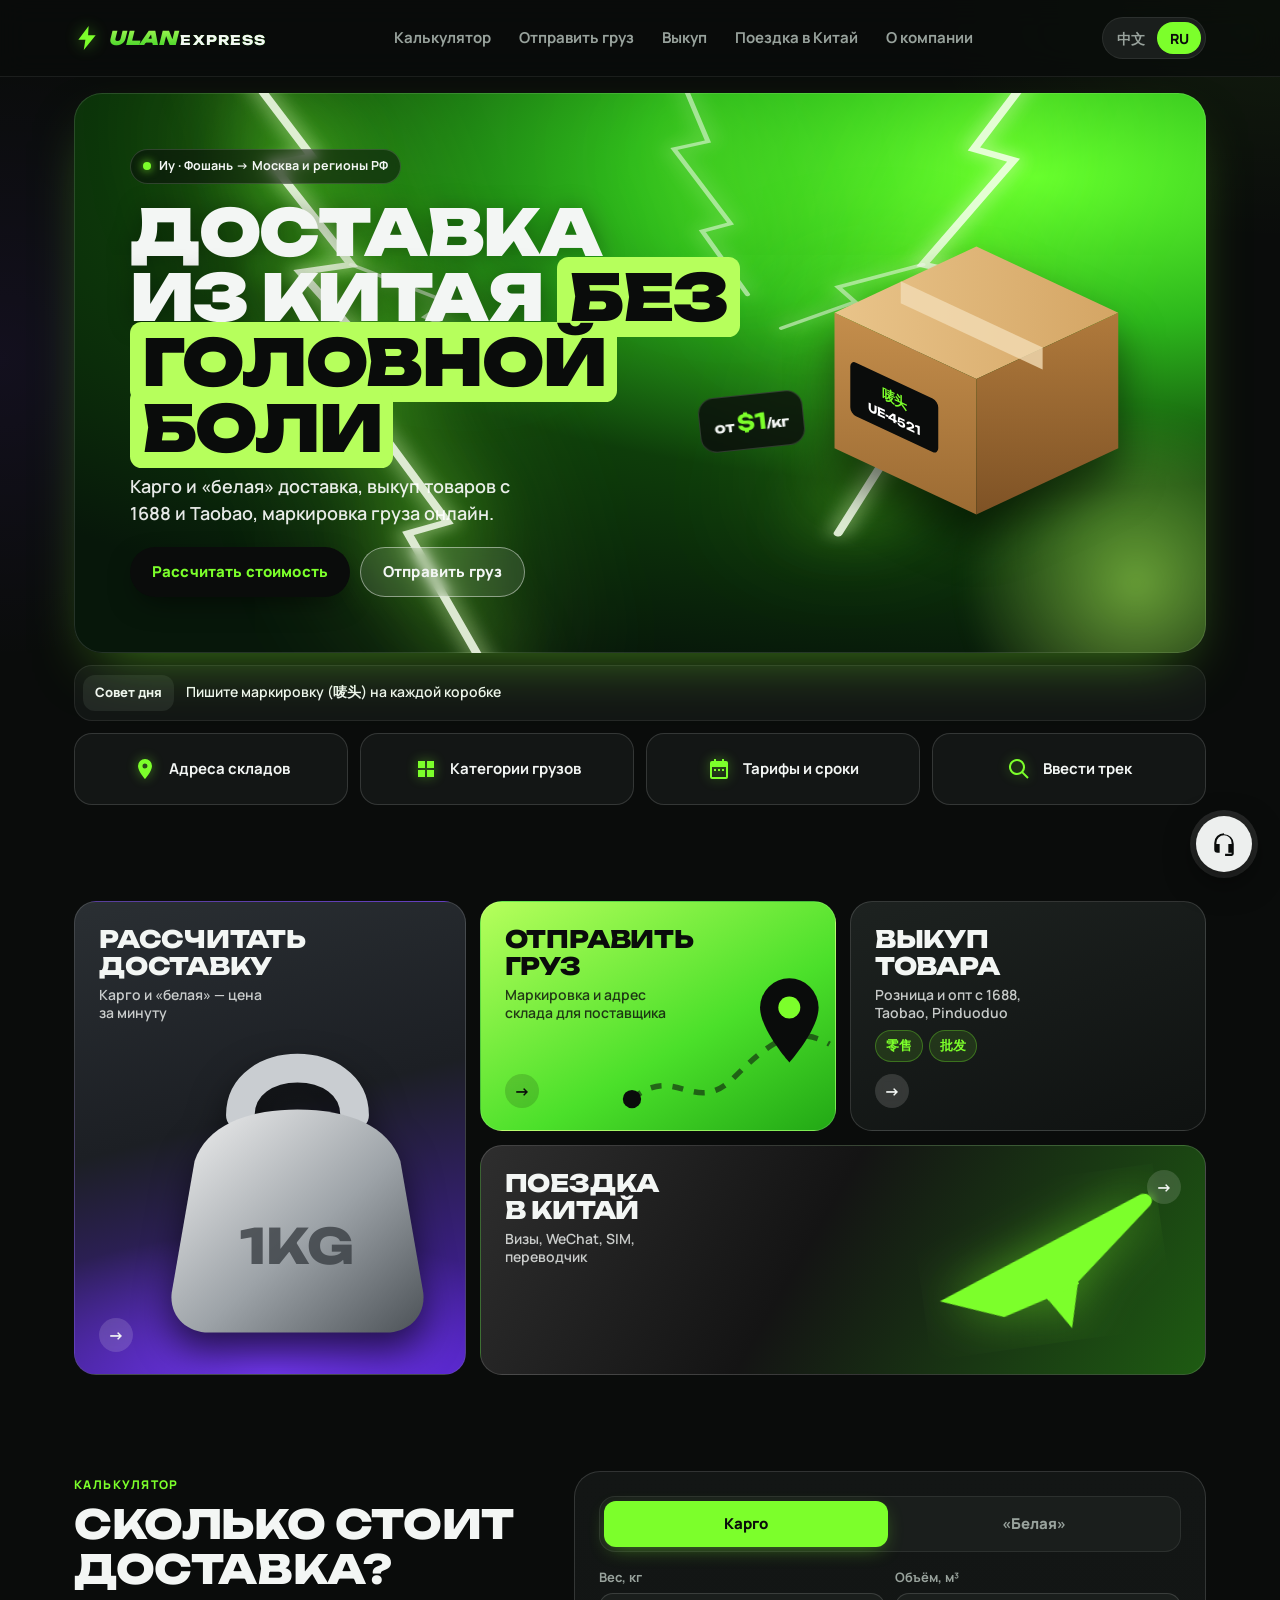
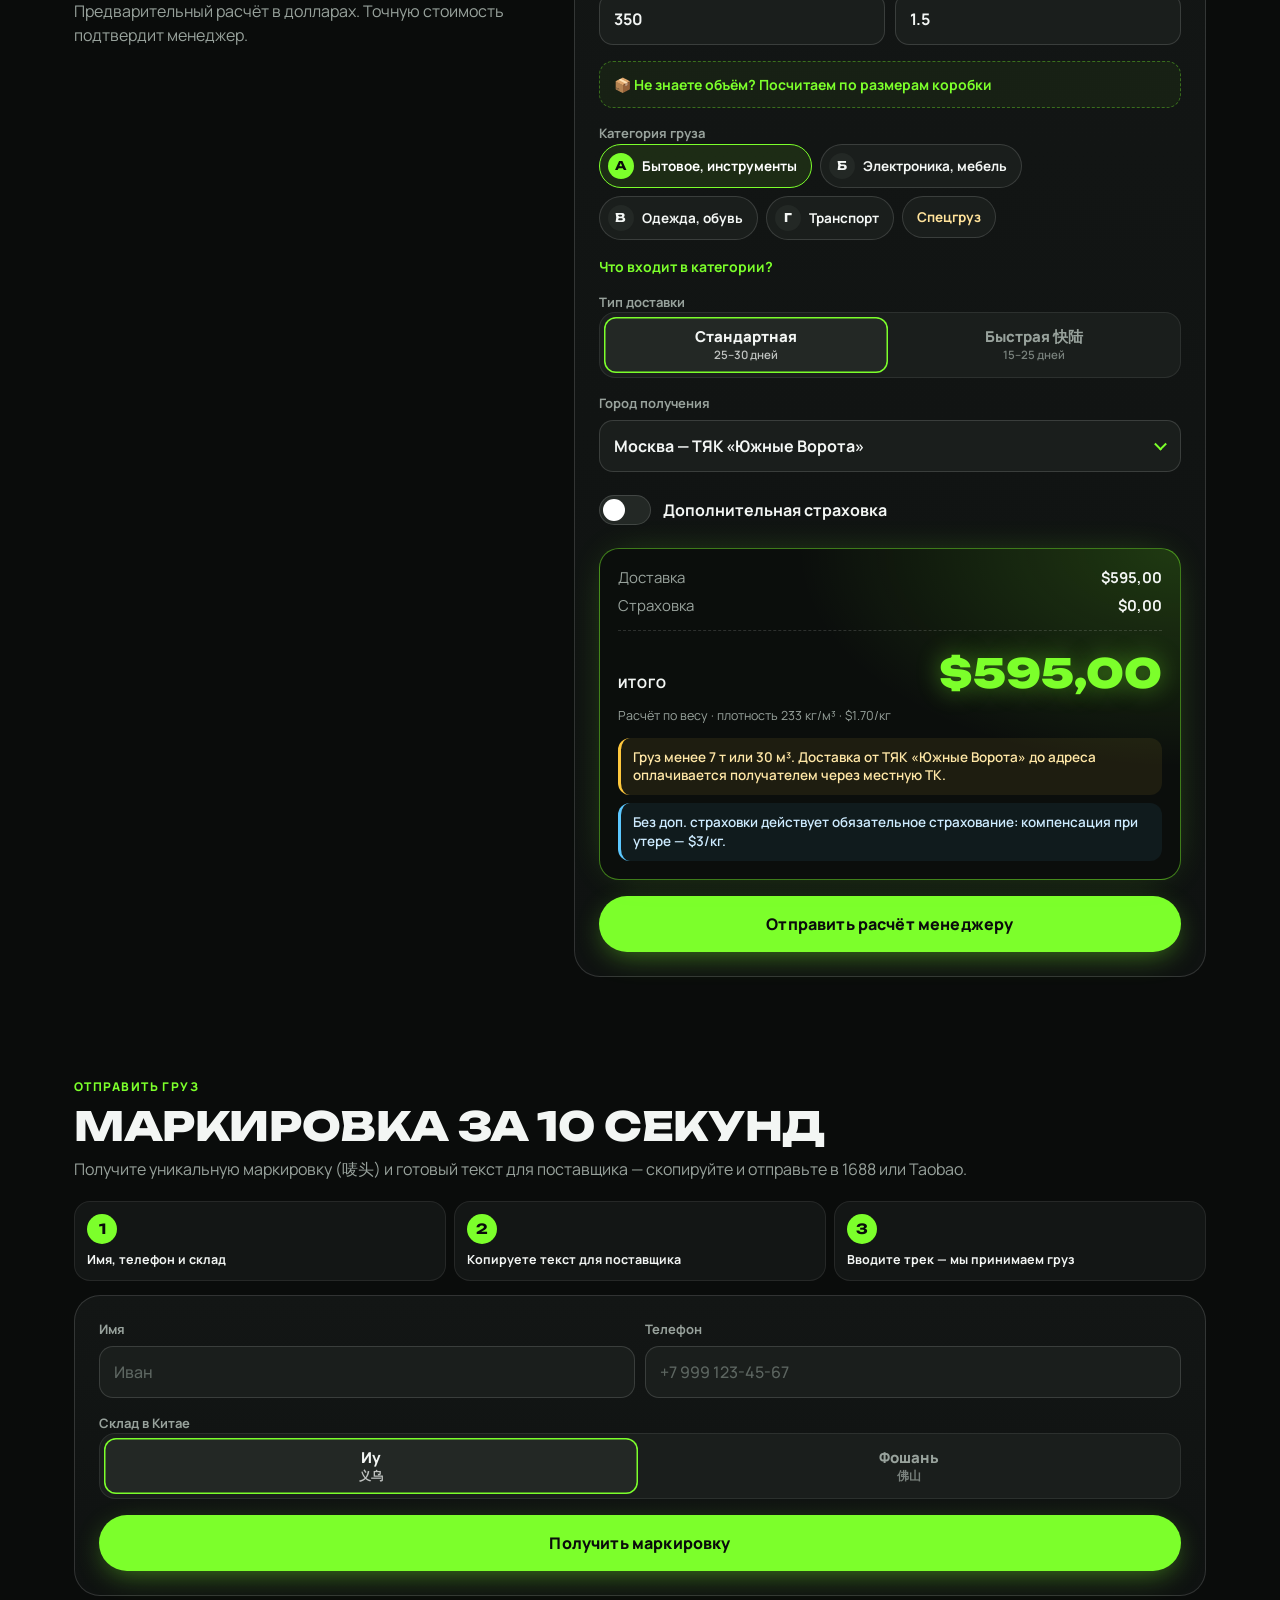
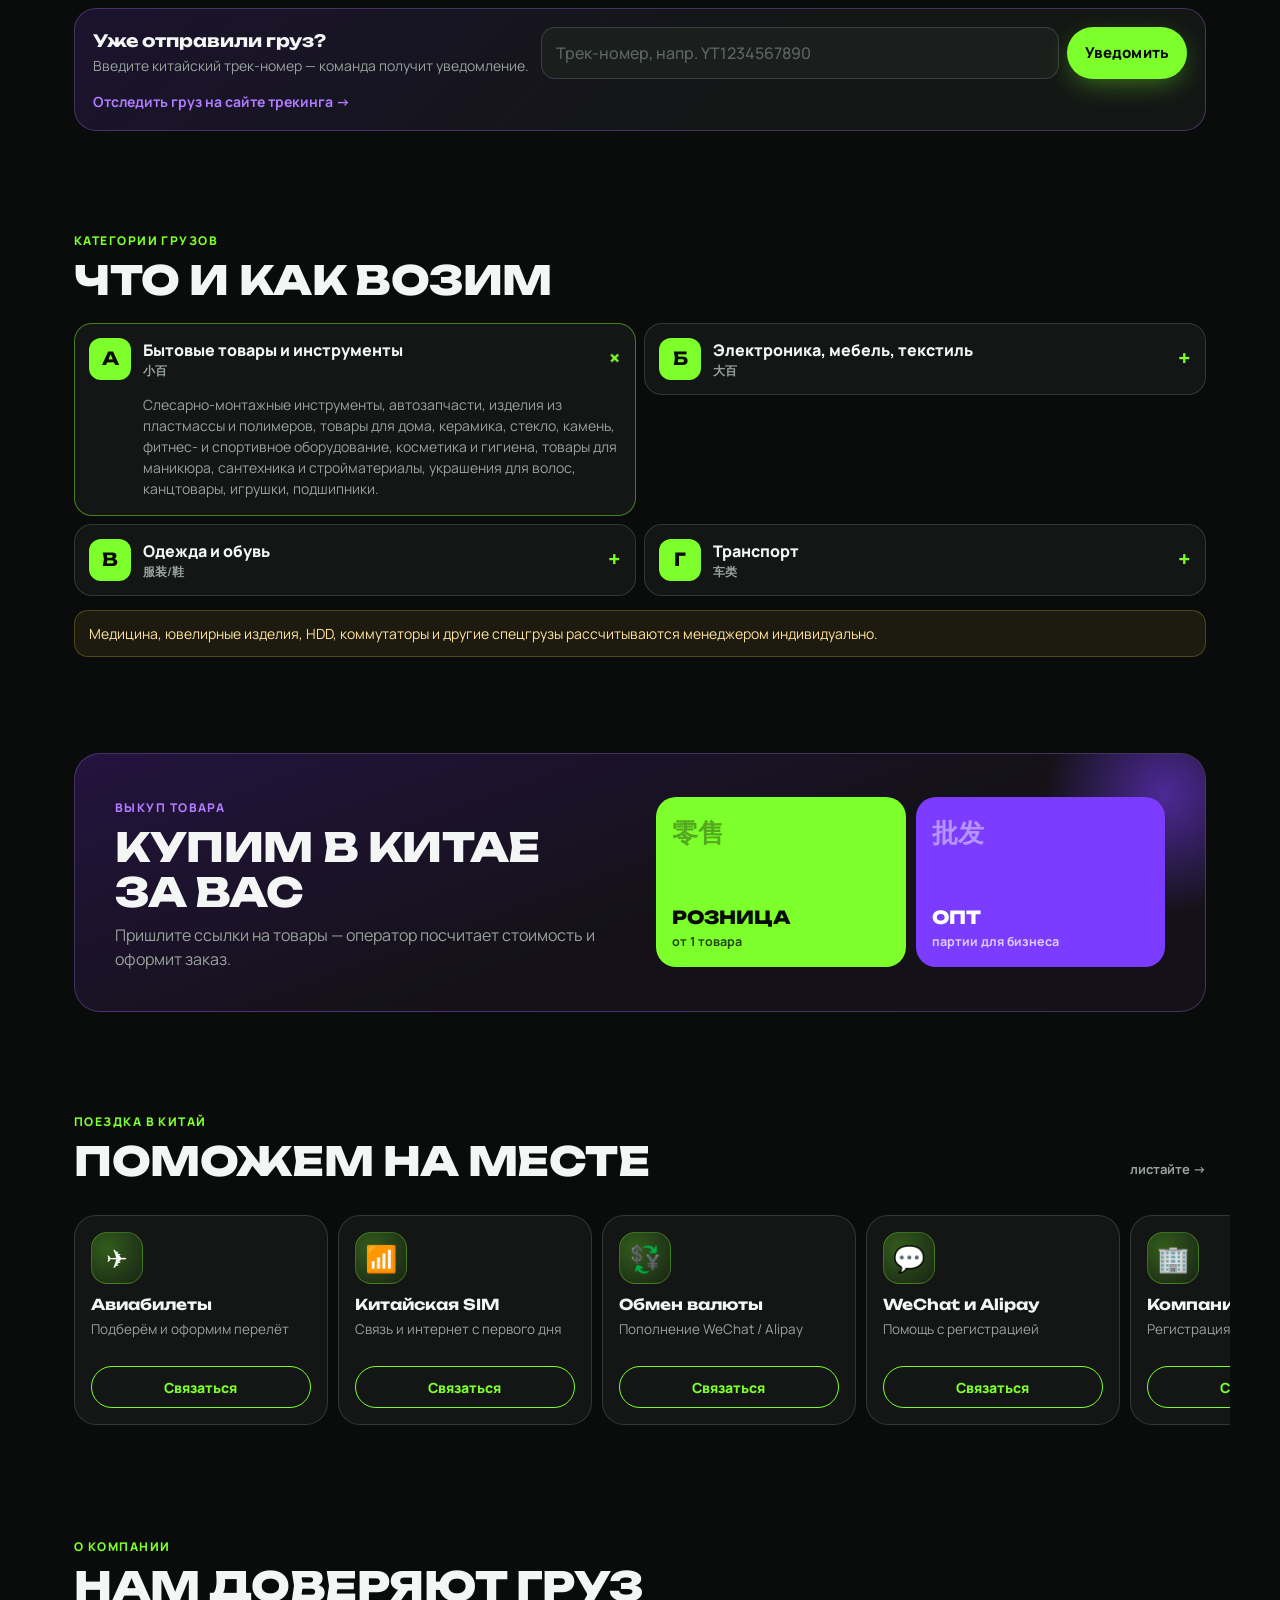
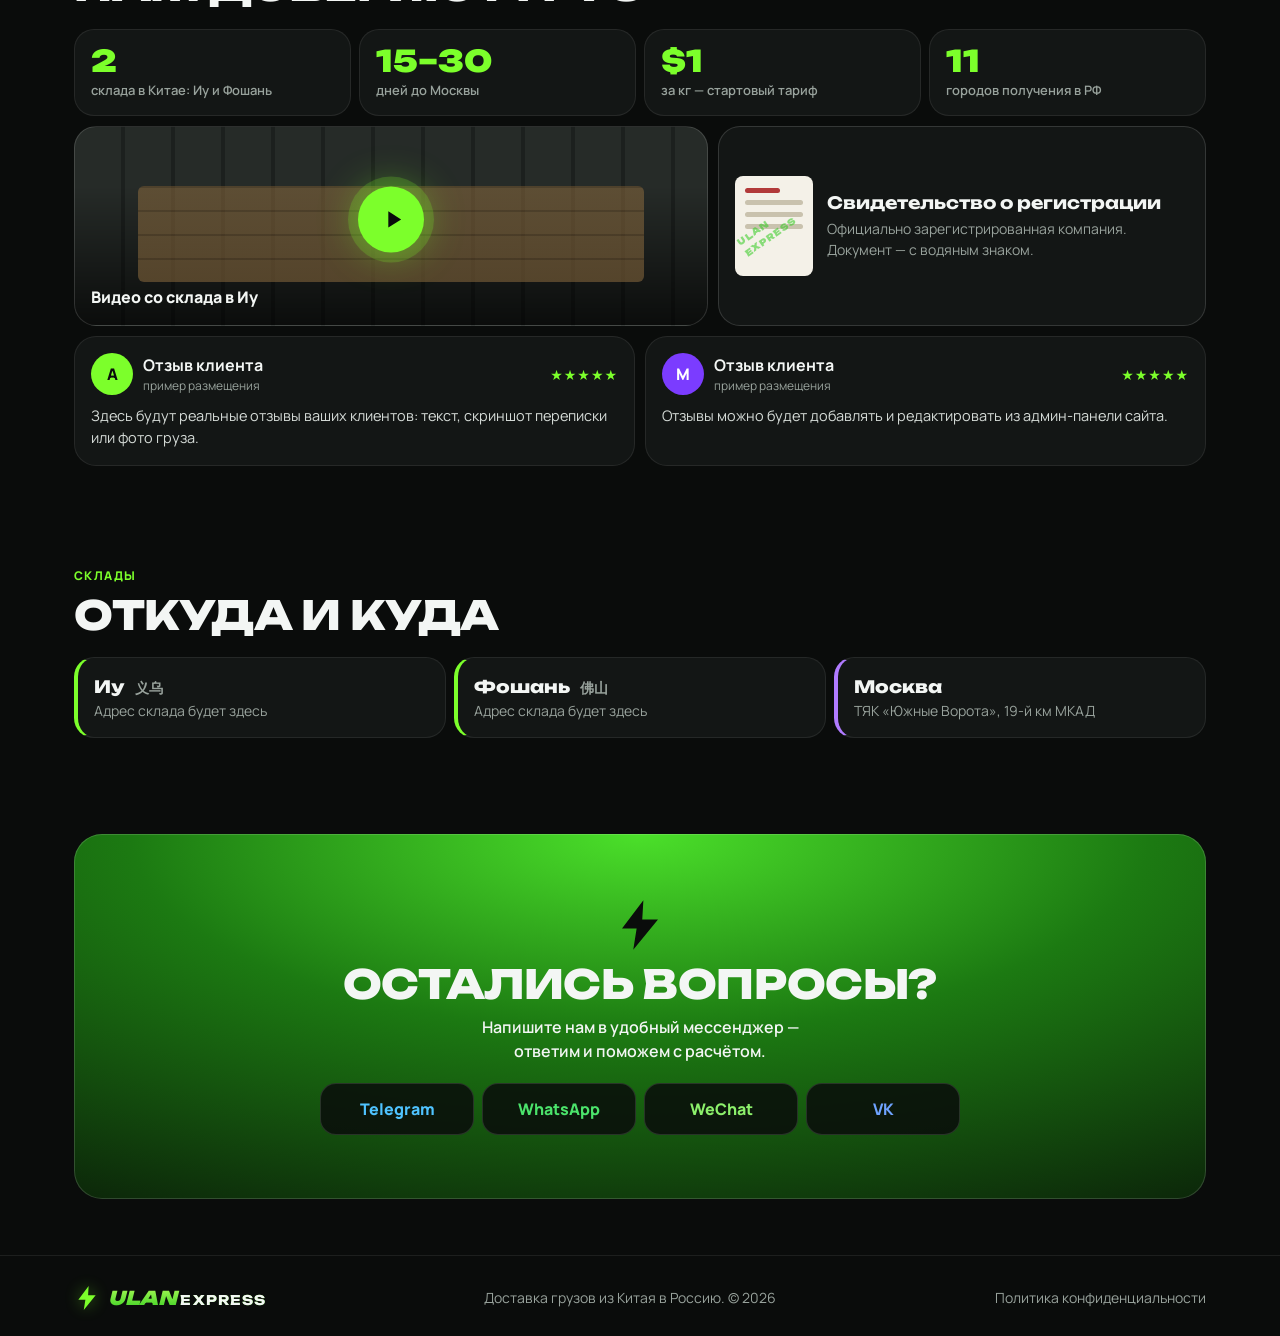
==== index.html @ 57b81d34 "Add files via upload" ====
<!doctype html>
<html lang="ru">
<head>
  <meta charset="utf-8">
  <meta name="viewport" content="width=device-width, initial-scale=1, viewport-fit=cover">
  <meta name="theme-color" content="#0A0C0B">
  <title>Ulan Express — доставка грузов из Китая</title>
  <meta name="description" content="Карго и белая доставка из Китая (Иу, Фошань) в Москву и регионы РФ. Калькулятор стоимости, маркировка груза, выкуп товаров.">
  <meta property="og:title" content="Ulan Express — доставка грузов из Китая">
  <meta property="og:description" content="Рассчитайте доставку из Китая за минуту: Иу и Фошань → Москва и регионы РФ.">
  <link rel="icon" href="data:image/svg+xml,%3Csvg xmlns='http://www.w3.org/2000/svg' viewBox='0 0 64 64'%3E%3Crect width='64' height='64' rx='16' fill='%230A0C0B'/%3E%3Cpath d='M36 6 14 36h14l-4 22 26-32H36z' fill='%237CFF2B'/%3E%3C/svg%3E">
  <link rel="preconnect" href="https://fonts.googleapis.com">
  <link rel="preconnect" href="https://fonts.gstatic.com" crossorigin>
  <link href="https://fonts.googleapis.com/css2?family=Manrope:wght@400;500;600;700;800&family=Unbounded:wght@500;700;800;900&display=swap" rel="stylesheet">
  <link rel="stylesheet" href="style.css">
</head>
<body>

<!-- ============ HEADER ============ -->
<header class="header">
  <div class="container header__inner">
    <a href="#" class="logo" aria-label="Ulan Express — на главную">
      <svg class="logo__bolt" viewBox="0 0 24 24" aria-hidden="true"><path d="M13.5 1 4 13.5h6.5L9 23l11-13.5h-7z"/></svg>
      <span class="logo__text">ULAN<span>EXPRESS</span></span>
    </a>

    <nav class="nav" aria-label="Основное меню">
      <a href="#calc">Калькулятор</a>
      <a href="#order">Отправить груз</a>
      <a href="#buyout">Выкуп</a>
      <a href="#trip">Поездка в Китай</a>
      <a href="#about">О компании</a>
    </nav>

    <div class="header__actions">
      <div class="lang" role="group" aria-label="Язык сайта">
        <button class="lang__btn" data-lang="zh" type="button">中文</button>
        <span class="lang__sep" aria-hidden="true"></span>
        <button class="lang__btn is-active" data-lang="ru" type="button">RU</button>
      </div>
      <button class="burger" type="button" aria-label="Открыть меню" aria-expanded="false" aria-controls="drawer">
        <span></span><span></span><span></span>
      </button>
    </div>
  </div>
</header>

<!-- Mobile drawer -->
<div class="drawer" id="drawer" hidden>
  <nav class="drawer__nav" aria-label="Мобильное меню">
    <a href="#calc">Калькулятор доставки</a>
    <a href="#order">Отправить груз</a>
    <a href="#track">Мой заказ / трек-номер</a>
    <a href="#buyout">Выкуп товара</a>
    <a href="#trip">Поездка в Китай</a>
    <a href="#about">О компании</a>
    <a href="#contacts">Контакты</a>
  </nav>
  <a class="btn btn--neon btn--block" href="https://t.me/ulanexpress_Logistics" target="_blank" rel="noopener">Написать в Telegram</a>
</div>

<main>

  <!-- ============ HERO ============ -->
  <section class="container hero-wrap">
    <div class="hero">
      <svg class="hero__bolts" viewBox="0 0 400 300" preserveAspectRatio="none" aria-hidden="true">
        <path d="M62 -10 L84 34 L70 38 L98 92 L80 96 L112 150 L96 156 L132 230 L118 236 L146 310" />
        <path d="M98 92 L132 112 L124 120 L152 138" class="thin" />
        <path d="M338 -10 L318 30 L332 36 L300 92 L318 98 L286 158 L300 164 L270 236" />
        <path d="M300 92 L270 104 L276 112 L250 126" class="thin" />
        <path d="M214 -10 L224 26 L212 30 L232 70 L222 74 L238 108" class="thin" />
      </svg>
      <div class="hero__glow" aria-hidden="true"></div>

      <div class="hero__content">
        <span class="badge"><i class="dot"></i>Иу · Фошань → Москва и регионы РФ</span>
        <h1 class="hero__title">Доставка<br>из Китая <em>без головной боли</em></h1>
        <p class="hero__lead">Карго и «белая» доставка, выкуп товаров с 1688 и Taobao, маркировка груза онлайн.</p>
        <div class="hero__cta">
          <a href="#calc" class="btn btn--neon">Рассчитать стоимость</a>
          <a href="#order" class="btn btn--ghost">Отправить груз</a>
        </div>
      </div>

      <!-- Box illustration -->
      <div class="hero__art" aria-hidden="true">
        <svg viewBox="0 0 220 200" class="box">
          <defs>
            <linearGradient id="bTop" x1="0" x2="1"><stop offset="0" stop-color="#E9C48A"/><stop offset="1" stop-color="#D4A564"/></linearGradient>
            <linearGradient id="bLeft" x1="0" x2="0" y1="0" y2="1"><stop offset="0" stop-color="#C48E4C"/><stop offset="1" stop-color="#9C6B33"/></linearGradient>
            <linearGradient id="bRight" x1="0" x2="0" y1="0" y2="1"><stop offset="0" stop-color="#B07A3C"/><stop offset="1" stop-color="#7E5225"/></linearGradient>
          </defs>
          <polygon points="110,20 200,62 110,104 20,62" fill="url(#bTop)"/>
          <polygon points="20,62 110,104 110,190 20,148" fill="url(#bLeft)"/>
          <polygon points="200,62 110,104 110,190 200,148" fill="url(#bRight)"/>
          <polygon points="62,42 152,84 152,98 62,56" fill="#F3DDB5" opacity=".8"/>
          <g transform="matrix(.9 .42 0 1 30 92)">
            <rect x="0" y="0" width="62" height="34" rx="4" fill="#0A0C0B"/>
            <text x="31" y="15" text-anchor="middle" font-family="Unbounded,sans-serif" font-size="9" font-weight="800" fill="#7CFF2B">唛头</text>
            <text x="31" y="27" text-anchor="middle" font-family="Unbounded,sans-serif" font-size="7.5" font-weight="700" fill="#fff">UE-4521</text>
          </g>
        </svg>
        <div class="hero__tag">от <b>$1</b>/кг</div>
      </div>
    </div>

    <!-- Tip of the day -->
    <div class="tip" aria-live="polite">
      <span class="tip__label">Совет дня</span>
      <span class="tip__text" id="tipText">Плотность от 100 кг/м³ — считаем по весу, меньше — по объёму</span>
    </div>

    <!-- Quick tiles -->
    <div class="tiles">
      <a href="#warehouses" class="tile">
        <svg viewBox="0 0 24 24" aria-hidden="true"><path d="M12 2a7 7 0 0 0-7 7c0 5.2 7 13 7 13s7-7.8 7-13a7 7 0 0 0-7-7zm0 9.5A2.5 2.5 0 1 1 12 6.5a2.5 2.5 0 0 1 0 5z"/></svg>
        <span>Адреса складов</span>
      </a>
      <a href="#categories" class="tile">
        <svg viewBox="0 0 24 24" aria-hidden="true"><path d="M4 4h7v7H4zM13 4h7v7h-7zM4 13h7v7H4zM13 13h7v7h-7z"/></svg>
        <span>Категории грузов</span>
      </a>
      <a href="#calc" class="tile">
        <svg viewBox="0 0 24 24" aria-hidden="true"><path d="M7 2v2H5a2 2 0 0 0-2 2v14a2 2 0 0 0 2 2h14a2 2 0 0 0 2-2V6a2 2 0 0 0-2-2h-2V2h-2v2H9V2zm-2 8h14v10H5zm2 2v2h2v-2zm4 0v2h2v-2zm4 0v2h2v-2z"/></svg>
        <span>Тарифы и сроки</span>
      </a>
      <a href="#track" class="tile">
        <svg viewBox="0 0 24 24" aria-hidden="true"><path d="M10 2a8 8 0 1 0 4.9 14.3l5.4 5.4 1.4-1.4-5.4-5.4A8 8 0 0 0 10 2zm0 2a6 6 0 1 1 0 12 6 6 0 0 1 0-12z"/></svg>
        <span>Ввести трек</span>
      </a>
    </div>
  </section>

  <!-- ============ BENTO: main services ============ -->
  <section class="container section">
    <div class="bento">
      <a href="#calc" class="card card--violet card--tall">
        <h2 class="card__title">Рассчитать<br>доставку</h2>
        <p class="card__text">Карго и «белая» — цена за минуту</p>
        <div class="card__art kettle" aria-hidden="true">
          <svg viewBox="0 0 120 120">
            <defs><linearGradient id="kg" x1="0" x2="1" y1="0" y2="1"><stop offset="0" stop-color="#F2F2F2"/><stop offset=".55" stop-color="#9DA3A8"/><stop offset="1" stop-color="#4C5257"/></linearGradient></defs>
            <path d="M40 40c0-22 40-22 40 0" fill="none" stroke="#C9CDD1" stroke-width="10" stroke-linecap="round"/>
            <path d="M24 56c4-12 18-18 36-18s32 6 36 18l8 46c1 8-5 14-13 14H29c-8 0-14-6-13-14z" fill="url(#kg)"/>
            <text x="60" y="92" text-anchor="middle" font-family="Unbounded,sans-serif" font-weight="800" font-size="17" fill="#3A3F44" opacity=".8">1KG</text>
          </svg>
        </div>
        <span class="card__arrow" aria-hidden="true">→</span>
      </a>

      <a href="#order" class="card card--neon">
        <h2 class="card__title">Отправить<br>груз</h2>
        <p class="card__text">Маркировка и адрес склада для поставщика</p>
        <div class="card__art pin" aria-hidden="true">
          <svg viewBox="0 0 120 90">
            <path d="M6 70 C30 50 40 80 62 58 S96 30 114 40" fill="none" stroke="#0A0C0B" stroke-width="3" stroke-dasharray="6 6" opacity=".55"/>
            <circle cx="6" cy="70" r="5" fill="#0A0C0B"/>
            <path d="M92 4a16 16 0 0 0-16 16c0 12 16 30 16 30s16-18 16-30A16 16 0 0 0 92 4z" fill="#0A0C0B"/>
            <circle cx="92" cy="20" r="6" fill="#7CFF2B"/>
          </svg>
        </div>
        <span class="card__arrow" aria-hidden="true">→</span>
      </a>

      <a href="#buyout" class="card card--dark">
        <h2 class="card__title">Выкуп<br>товара</h2>
        <p class="card__text">Розница и опт с 1688, Taobao, Pinduoduo</p>
        <div class="chips-mini" aria-hidden="true"><span>零售</span><span>批发</span></div>
        <span class="card__arrow" aria-hidden="true">→</span>
      </a>

      <a href="#trip" class="card card--container">
        <h2 class="card__title">Поездка<br>в Китай</h2>
        <p class="card__text">Визы, WeChat, SIM, переводчик</p>
        <div class="card__art plane" aria-hidden="true">
          <svg viewBox="0 0 120 80">
            <path d="M8 52 112 14c4-1 7 3 4 6L76 52l-6 22-10-16-22 6z" fill="#0A0C0B" opacity=".9"/>
            <path d="M60 58 76 52" stroke="#7CFF2B" stroke-width="2"/>
          </svg>
        </div>
        <span class="card__arrow" aria-hidden="true">→</span>
      </a>
    </div>
  </section>

  <!-- ============ CALCULATOR ============ -->
  <section class="container section" id="calc">
    <div class="section__head">
      <span class="eyebrow">Калькулятор</span>
      <h2 class="h2">Сколько стоит доставка?</h2>
      <p class="muted">Предварительный расчёт в долларах. Точную стоимость подтвердит менеджер.</p>
    </div>

    <form class="calc" id="calcForm" novalidate autocomplete="off">
      <div class="seg" role="tablist" aria-label="Вид доставки">
        <button type="button" class="seg__btn is-active" data-mode="cargo" role="tab" aria-selected="true">Карго</button>
        <button type="button" class="seg__btn" data-mode="white" role="tab" aria-selected="false">«Белая»</button>
      </div>

      <div class="grid-2">
        <label class="field">
          <span class="field__label">Вес, кг</span>
          <input class="field__input" type="text" inputmode="decimal" name="weight" placeholder="например, 350" value="350">
        </label>
        <label class="field">
          <span class="field__label">Объём, м³</span>
          <input class="field__input" type="text" inputmode="decimal" name="volume" placeholder="например, 1.5" value="1.5">
        </label>
      </div>

      <details class="helper">
        <summary>Не знаете объём? Посчитаем по размерам коробки</summary>
        <div class="helper__body">
          <div class="grid-4">
            <label class="field field--sm"><span class="field__label">Длина, см</span><input class="field__input" type="text" inputmode="decimal" data-dim="l" placeholder="60"></label>
            <label class="field field--sm"><span class="field__label">Ширина, см</span><input class="field__input" type="text" inputmode="decimal" data-dim="w" placeholder="40"></label>
            <label class="field field--sm"><span class="field__label">Высота, см</span><input class="field__input" type="text" inputmode="decimal" data-dim="h" placeholder="40"></label>
            <label class="field field--sm"><span class="field__label">Коробок</span><input class="field__input" type="text" inputmode="numeric" data-dim="n" placeholder="10"></label>
          </div>
          <button type="button" class="btn btn--ghost btn--sm" id="applyVolume">Подставить объём</button>
          <span class="helper__out" id="volumeOut"></span>
        </div>
      </details>

      <fieldset class="field">
        <legend class="field__label">Категория груза</legend>
        <div class="chips" id="catChips">
          <label class="chip"><input type="radio" name="category" value="A" checked><span><b>A</b> Бытовое, инструменты</span></label>
          <label class="chip"><input type="radio" name="category" value="B"><span><b>Б</b> Электроника, мебель</span></label>
          <label class="chip"><input type="radio" name="category" value="V"><span><b>В</b> Одежда, обувь</span></label>
          <label class="chip"><input type="radio" name="category" value="G"><span><b>Г</b> Транспорт</span></label>
          <label class="chip chip--warn"><input type="radio" name="category" value="special"><span>Спецгруз</span></label>
        </div>
        <a href="#categories" class="link-sm">Что входит в категории?</a>
      </fieldset>

      <fieldset class="field">
        <legend class="field__label">Тип доставки</legend>
        <div class="seg seg--sm">
          <label class="seg__opt"><input type="radio" name="speed" value="standard" checked><span>Стандартная<small>25–30 дней</small></span></label>
          <label class="seg__opt"><input type="radio" name="speed" value="express"><span>Быстрая 快陆<small>15–25 дней</small></span></label>
        </div>
      </fieldset>

      <label class="field">
        <span class="field__label">Город получения</span>
        <span class="select">
          <select class="field__input" name="destination">
            <optgroup label="Москва">
              <option value="moscow|ТЯК «Южные Ворота»">Москва — ТЯК «Южные Ворота»</option>
              <option value="moscow|Садовод">Москва — Садовод</option>
              <option value="moscow|ТЯК Москва">Москва — ТЯК Москва</option>
              <option value="moscow|склад ул. Чагинская">Москва — склад ул. Чагинская</option>
            </optgroup>
            <optgroup label="Регионы (от 5 т, только А и Б)">
              <option value="region|Иркутск">Иркутск</option>
              <option value="region|Кемерово">Кемерово</option>
              <option value="region|Новосибирск">Новосибирск</option>
              <option value="region|Омск">Омск</option>
              <option value="region|Челябинск">Челябинск</option>
              <option value="region|Уфа">Уфа</option>
              <option value="region|Казань">Казань</option>
              <option value="region|Тольятти">Тольятти</option>
              <option value="region|Пенза">Пенза</option>
              <option value="region|Рязань">Рязань</option>
            </optgroup>
          </select>
        </span>
      </label>

      <div class="field">
        <label class="switch">
          <input type="checkbox" name="insurance" id="insToggle">
          <span class="switch__track" aria-hidden="true"></span>
          <span>Дополнительная страховка</span>
        </label>
        <label class="field ins-value" id="insValue" hidden>
          <span class="field__label">Стоимость груза, $</span>
          <input class="field__input" type="text" inputmode="decimal" name="cargoValue" placeholder="например, 5000">
        </label>
      </div>

      <!-- Result -->
      <div class="result" id="result" aria-live="polite">
        <div class="result__rows">
          <div class="result__row"><span>Доставка</span><b id="rShip">—</b></div>
          <div class="result__row"><span>Страховка</span><b id="rIns">—</b></div>
        </div>
        <div class="result__total"><span>Итого</span><strong id="rTotal">—</strong></div>
        <p class="result__meta" id="rMeta"></p>
        <ul class="alerts" id="rAlerts"></ul>
      </div>

      <button type="button" class="btn btn--neon btn--block btn--lg" data-toast="Демо: заявка с расчётом уйдёт менеджеру в Telegram">Отправить расчёт менеджеру</button>
    </form>
  </section>

  <!-- ============ ORDER / MARKING ============ -->
  <section class="container section" id="order">
    <div class="section__head">
      <span class="eyebrow">Отправить груз</span>
      <h2 class="h2">Маркировка за&nbsp;10&nbsp;секунд</h2>
      <p class="muted">Получите уникальную маркировку (唛头) и готовый текст для поставщика — скопируйте и отправьте в 1688 или Taobao.</p>
    </div>

    <ol class="steps">
      <li><b>1</b><span>Имя, телефон и склад</span></li>
      <li><b>2</b><span>Копируете текст для поставщика</span></li>
      <li><b>3</b><span>Вводите трек — мы принимаем груз</span></li>
    </ol>

    <form class="panel" id="markForm" novalidate>
      <div class="grid-2 grid-2--stack">
        <label class="field">
          <span class="field__label">Имя</span>
          <input class="field__input" type="text" name="name" placeholder="Иван" autocomplete="given-name">
        </label>
        <label class="field">
          <span class="field__label">Телефон</span>
          <input class="field__input" type="tel" name="phone" placeholder="+7 999 123-45-67" autocomplete="tel">
        </label>
      </div>
      <fieldset class="field">
        <legend class="field__label">Склад в Китае</legend>
        <div class="seg seg--sm">
          <label class="seg__opt"><input type="radio" name="wh" value="YW" checked><span>Иу<small>义乌</small></span></label>
          <label class="seg__opt"><input type="radio" name="wh" value="FS"><span>Фошань<small>佛山</small></span></label>
        </div>
      </fieldset>
      <button type="submit" class="btn btn--neon btn--block btn--lg">Получить маркировку</button>

      <div class="marking" id="marking" hidden>
        <div class="marking__code">
          <span>Ваша маркировка</span>
          <strong id="markCode">—</strong>
        </div>
        <pre class="marking__text" id="markText"></pre>
        <button type="button" class="btn btn--light btn--block" id="copyBtn">
          <svg viewBox="0 0 24 24" aria-hidden="true"><path d="M16 1H4a2 2 0 0 0-2 2v14h2V3h12zm3 4H8a2 2 0 0 0-2 2v14a2 2 0 0 0 2 2h11a2 2 0 0 0 2-2V7a2 2 0 0 0-2-2zm0 16H8V7h11z"/></svg>
          Скопировать всё
        </button>
        <p class="muted small">Демо-версия: адреса складов будут подставляться из админ-панели.</p>
      </div>
    </form>

    <div class="track" id="track">
      <div>
        <h3 class="h3">Уже отправили груз?</h3>
        <p class="muted small">Введите китайский трек-номер — команда получит уведомление.</p>
      </div>
      <div class="track__form">
        <input class="field__input" type="text" placeholder="Трек-номер, напр. YT1234567890" aria-label="Трек-номер">
        <button type="button" class="btn btn--neon" data-toast="Демо: уведомление 提醒收货 уйдёт команде в Telegram">Уведомить</button>
      </div>
      <a href="#" class="link-sm">Отследить груз на сайте трекинга →</a>
    </div>
  </section>

  <!-- ============ CATEGORIES ============ -->
  <section class="container section" id="categories">
    <div class="section__head">
      <span class="eyebrow">Категории грузов</span>
      <h2 class="h2">Что и как возим</h2>
    </div>

    <div class="cats">
      <details class="cat" open>
        <summary><b class="cat__letter">A</b><span>Бытовые товары и инструменты<small>小百</small></span></summary>
        <p>Слесарно-монтажные инструменты, автозапчасти, изделия из пластмассы и полимеров, товары для дома, керамика, стекло, камень, фитнес- и спортивное оборудование, косметика и гигиена, товары для маникюра, сантехника и стройматериалы, украшения для волос, канцтовары, игрушки, подшипники.</p>
      </details>
      <details class="cat">
        <summary><b class="cat__letter">Б</b><span>Электроника, мебель, текстиль<small>大百</small></span></summary>
        <p>Батарейки, косметика, шины, двигатели, электроника, сумки и чемоданы, мебель, постельное бельё, ковры, ремни, полотенца, шарфы.</p>
      </details>
      <details class="cat">
        <summary><b class="cat__letter">В</b><span>Одежда и обувь<small>服装/鞋</small></span></summary>
        <p>Одежда, обувь.</p>
      </details>
      <details class="cat">
        <summary><b class="cat__letter">Г</b><span>Транспорт<small>车类</small></span></summary>
        <p>Электромобили, самокаты, мотоциклы, трёхколёсные транспортные средства, квадроциклы.</p>
      </details>
    </div>
    <p class="note">Медицина, ювелирные изделия, HDD, коммутаторы и другие спецгрузы рассчитываются менеджером индивидуально.</p>
  </section>

  <!-- ============ BUYOUT ============ -->
  <section class="container section" id="buyout">
    <div class="buyout">
      <div class="buyout__text">
        <span class="eyebrow">Выкуп товара</span>
        <h2 class="h2">Купим в Китае за&nbsp;вас</h2>
        <p class="muted">Пришлите ссылки на товары — оператор посчитает стоимость и оформит заказ.</p>
      </div>
      <div class="buyout__modes">
        <a href="#" class="mode" data-toast="Демо: откроется форма для розницы (Оператор А)">
          <span class="mode__zh">零售</span>
          <strong>Розница</strong>
          <small>от 1 товара</small>
        </a>
        <a href="#" class="mode mode--alt" data-toast="Демо: откроется форма для опта (Оператор Б)">
          <span class="mode__zh">批发</span>
          <strong>Опт</strong>
          <small>партии для бизнеса</small>
        </a>
      </div>
    </div>
  </section>

  <!-- ============ TRIP / SERVICES ============ -->
  <section class="section" id="trip">
    <div class="container section__head section__head--row">
      <div>
        <span class="eyebrow">Поездка в Китай</span>
        <h2 class="h2">Поможем на месте</h2>
      </div>
      <span class="swipe-hint" aria-hidden="true">листайте →</span>
    </div>

    <div class="rail" tabindex="0" aria-label="Список услуг">
      <article class="svc"><span class="svc__ic">✈️</span><h3>Авиабилеты</h3><p>Подберём и оформим перелёт</p><button class="svc__btn" data-service="Авиабилеты">Связаться</button></article>
      <article class="svc"><span class="svc__ic">📶</span><h3>Китайская SIM</h3><p>Связь и интернет с первого дня</p><button class="svc__btn" data-service="SIM-карта">Связаться</button></article>
      <article class="svc"><span class="svc__ic">💱</span><h3>Обмен валюты</h3><p>Пополнение WeChat / Alipay</p><button class="svc__btn" data-service="Обмен валюты">Связаться</button></article>
      <article class="svc"><span class="svc__ic">💬</span><h3>WeChat и Alipay</h3><p>Помощь с регистрацией</p><button class="svc__btn" data-service="Регистрация WeChat / Alipay">Связаться</button></article>
      <article class="svc"><span class="svc__ic">🏢</span><h3>Компания в Китае</h3><p>Регистрация под ключ</p><button class="svc__btn" data-service="Регистрация компании">Связаться</button></article>
      <article class="svc"><span class="svc__ic">🛂</span><h3>Рабочая виза</h3><p>Оформление документов</p><button class="svc__btn" data-service="Рабочая виза">Связаться</button></article>
      <article class="svc"><span class="svc__ic">🛒</span><h3>Аккаунты WB / Ozon</h3><p>Аренда магазинов</p><button class="svc__btn" data-service="Аренда аккаунтов WB / Ozon">Связаться</button></article>
      <article class="svc"><span class="svc__ic">🗣️</span><h3>Переводчик</h3><p>И встреча в аэропорту</p><button class="svc__btn" data-service="Переводчик">Связаться</button></article>
      <article class="svc"><span class="svc__ic">🏨</span><h3>Отели</h3><p>Бронирование по всему Китаю</p><button class="svc__btn" data-service="Бронирование отелей">Связаться</button></article>
      <article class="svc"><span class="svc__ic">🏯</span><h3>Туризм</h3><p>Экскурсии и маршруты</p><button class="svc__btn" data-service="Туристические услуги">Связаться</button></article>
      <article class="svc"><span class="svc__ic">🩺</span><h3>Медицина</h3><p>Сопровождение в клиниках</p><button class="svc__btn" data-service="Медицинское сопровождение">Связаться</button></article>
    </div>
  </section>

  <!-- ============ ABOUT / TRUST ============ -->
  <section class="container section" id="about">
    <div class="section__head">
      <span class="eyebrow">О компании</span>
      <h2 class="h2">Нам доверяют груз</h2>
    </div>

    <div class="stats">
      <div class="stat"><b>2</b><span>склада в Китае: Иу и Фошань</span></div>
      <div class="stat"><b>15–30</b><span>дней до Москвы</span></div>
      <div class="stat"><b>$1</b><span>за кг — стартовый тариф</span></div>
      <div class="stat"><b>11</b><span>городов получения в РФ</span></div>
    </div>

    <div class="trust">
      <a href="#" class="video" data-toast="Демо: здесь откроется видео с VK Видео">
        <span class="video__play" aria-hidden="true"><svg viewBox="0 0 24 24"><path d="M8 5v14l11-7z"/></svg></span>
        <span class="video__label">Видео со склада в Иу</span>
      </a>
      <div class="license">
        <div class="license__doc" aria-hidden="true">
          <span></span><span></span><span></span><span></span>
          <i class="license__wm">ULAN EXPRESS</i>
        </div>
        <div>
          <h3 class="h3">Свидетельство о регистрации</h3>
          <p class="muted small">Официально зарегистрированная компания. Документ — с водяным знаком.</p>
        </div>
      </div>
    </div>

    <div class="reviews">
      <article class="review">
        <div class="review__head"><span class="avatar">А</span><div><b>Отзыв клиента</b><small>пример размещения</small></div><span class="stars" aria-label="5 из 5">★★★★★</span></div>
        <p>Здесь будут реальные отзывы ваших клиентов: текст, скриншот переписки или фото груза.</p>
      </article>
      <article class="review">
        <div class="review__head"><span class="avatar avatar--violet">М</span><div><b>Отзыв клиента</b><small>пример размещения</small></div><span class="stars" aria-label="5 из 5">★★★★★</span></div>
        <p>Отзывы можно будет добавлять и редактировать из админ-панели сайта.</p>
      </article>
    </div>
  </section>

  <!-- ============ WAREHOUSES + CONTACTS ============ -->
  <section class="container section" id="warehouses">
    <div class="section__head">
      <span class="eyebrow">Склады</span>
      <h2 class="h2">Откуда и куда</h2>
    </div>
    <div class="wh">
      <div class="wh__item"><span class="wh__city">Иу <small>义乌</small></span><p class="muted small">Адрес склада будет здесь</p></div>
      <div class="wh__item"><span class="wh__city">Фошань <small>佛山</small></span><p class="muted small">Адрес склада будет здесь</p></div>
      <div class="wh__item wh__item--ru"><span class="wh__city">Москва</span><p class="muted small">ТЯК «Южные Ворота», 19-й км МКАД</p></div>
    </div>
  </section>

  <section class="container section" id="contacts">
    <div class="cta">
      <svg class="cta__bolt" viewBox="0 0 24 24" aria-hidden="true"><path d="M13.5 1 4 13.5h6.5L9 23l11-13.5h-7z"/></svg>
      <h2 class="h2">Остались вопросы?</h2>
      <p>Напишите нам в удобный мессенджер — ответим и поможем с расчётом.</p>
      <div class="socials">
        <a href="https://t.me/ulanexpress_Logistics" target="_blank" rel="noopener" class="soc soc--tg">Telegram</a>
        <a href="#" class="soc soc--wa" data-toast="Ссылка на WhatsApp появится после согласования">WhatsApp</a>
        <a href="#" class="soc soc--wc" data-toast="Здесь будет QR-код WeChat">WeChat</a>
        <a href="#" class="soc soc--vk" data-toast="Ссылка на VK появится после согласования">VK</a>
      </div>
    </div>
  </section>

</main>

<footer class="footer">
  <div class="container footer__inner">
    <a href="#" class="logo">
      <svg class="logo__bolt" viewBox="0 0 24 24" aria-hidden="true"><path d="M13.5 1 4 13.5h6.5L9 23l11-13.5h-7z"/></svg>
      <span class="logo__text">ULAN<span>EXPRESS</span></span>
    </a>
    <p class="muted small">Доставка грузов из Китая в Россию. © 2026</p>
    <a href="#" class="muted small">Политика конфиденциальности</a>
  </div>
</footer>

<!-- Floating support -->
<a href="https://t.me/ulanexpress_Logistics" class="fab" target="_blank" rel="noopener" aria-label="Связаться с поддержкой">
  <svg viewBox="0 0 24 24" aria-hidden="true"><path d="M12 2a9 9 0 0 0-9 9v6a3 3 0 0 0 3 3h2v-8H5v-1a7 7 0 0 1 14 0v1h-3v8h3v1h-6v2h6a2 2 0 0 0 2-2v-9a9 9 0 0 0-9-9z"/></svg>
</a>

<!-- Bottom tab bar (mobile) -->
<nav class="tabbar" aria-label="Быстрая навигация">
  <a href="#" class="tabbar__item is-active">
    <svg viewBox="0 0 24 24" aria-hidden="true"><path d="M12 3 2 11h3v9h5v-6h4v6h5v-9h3z"/></svg>
    <span>Главная</span>
  </a>
  <a href="#order" class="tabbar__item">
    <svg viewBox="0 0 24 24" aria-hidden="true"><path d="M21 8 12 3 3 8v8l9 5 9-5zM12 5.3 17.6 8 12 10.8 6.4 8zM5 9.7l6 3v6.1l-6-3.3zm8 9.1v-6.1l6-3v5.8z"/></svg>
    <span>Груз</span>
  </a>
  <a href="#calc" class="tabbar__item tabbar__item--main">
    <span class="tabbar__main">
      <svg viewBox="0 0 24 24" aria-hidden="true"><path d="M6 2h12a2 2 0 0 1 2 2v16a2 2 0 0 1-2 2H6a2 2 0 0 1-2-2V4a2 2 0 0 1 2-2zm1 3v4h10V5zm0 7v2h2v-2zm4 0v2h2v-2zm4 0v6h2v-6zm-8 4v2h2v-2zm4 0v2h2v-2z"/></svg>
    </span>
    <span>Расчёт</span>
  </a>
  <a href="#buyout" class="tabbar__item">
    <svg viewBox="0 0 24 24" aria-hidden="true"><path d="M7 18a2 2 0 1 0 0 4 2 2 0 0 0 0-4zm10 0a2 2 0 1 0 0 4 2 2 0 0 0 0-4zM5.2 4H2V2h4.6l.9 2H22l-3.4 8.6A2 2 0 0 1 16.7 14H8.1l-.9 2H19v2H4l2.4-4.8z"/></svg>
    <span>Выкуп</span>
  </a>
  <a href="#contacts" class="tabbar__item">
    <svg viewBox="0 0 24 24" aria-hidden="true"><path d="M4 4h16a2 2 0 0 1 2 2v10a2 2 0 0 1-2 2H8l-4 4V6a2 2 0 0 1 2-2z" transform="translate(-1 0)"/></svg>
    <span>Связь</span>
  </a>
</nav>

<!-- Service modal -->
<div class="modal" id="modal" hidden>
  <div class="modal__backdrop" data-close></div>
  <div class="modal__sheet" role="dialog" aria-modal="true" aria-labelledby="modalTitle">
    <span class="modal__grip" aria-hidden="true"></span>
    <button class="modal__close" type="button" aria-label="Закрыть" data-close>✕</button>
    <span class="eyebrow">Заявка на услугу</span>
    <h3 class="h3" id="modalTitle">Услуга</h3>
    <form class="modal__form" novalidate>
      <label class="field"><span class="field__label">Имя</span><input class="field__input" type="text" placeholder="Как к вам обращаться"></label>
      <label class="field"><span class="field__label">Телефон</span><input class="field__input" type="tel" placeholder="+7 999 123-45-67"></label>
      <label class="field"><span class="field__label">Комментарий</span><textarea class="field__input" rows="3" placeholder="Даты поездки, город, пожелания"></textarea></label>
      <label class="consent"><input type="checkbox" checked><span>Согласен на обработку персональных данных</span></label>
      <button type="button" class="btn btn--neon btn--block btn--lg" data-close data-toast="Демо: заявка уйдёт в Telegram">Отправить заявку</button>
    </form>
  </div>
</div>

<div class="toast" id="toast" role="status" aria-live="polite"></div>

<script>
(() => {
  const $ = (s, r = document) => r.querySelector(s);
  const $$ = (s, r = document) => [...r.querySelectorAll(s)];

  /* ---------- Toast ---------- */
  const toastEl = $('#toast');
  let toastTimer;
  const toast = (msg) => {
    toastEl.textContent = msg;
    toastEl.classList.add('is-show');
    clearTimeout(toastTimer);
    toastTimer = setTimeout(() => toastEl.classList.remove('is-show'), 2600);
  };
  document.addEventListener('click', (e) => {
    const t = e.target.closest('[data-toast]');
    if (!t) return;
    if (t.tagName === 'A') e.preventDefault();
    toast(t.dataset.toast);
  });

  /* ---------- Drawer ---------- */
  const burger = $('.burger'), drawer = $('#drawer');
  const setDrawer = (open) => {
    drawer.hidden = !open;
    burger.setAttribute('aria-expanded', open);
    burger.classList.toggle('is-open', open);
    document.body.classList.toggle('no-scroll', open);
  };
  burger.addEventListener('click', () => setDrawer(drawer.hidden));
  $$('#drawer a').forEach(a => a.addEventListener('click', () => setDrawer(false)));

  /* ---------- Language (demo) ---------- */
  $$('.lang__btn').forEach(b => b.addEventListener('click', () => {
    $$('.lang__btn').forEach(x => x.classList.toggle('is-active', x === b));
    if (b.dataset.lang === 'zh') toast('中文版本将在开发阶段上线 · Китайская версия — на этапе разработки');
  }));

  /* ---------- Tip of the day ---------- */
  const tips = [
    'Плотность от 100 кг/м³ — считаем по весу, меньше — по объёму',
    'Пишите маркировку (唛头) на каждой коробке',
    'От 7 т или 30 м³ — доставка до двери по Москве бесплатно*',
    'Без доп. страховки компенсация при утере — $3/кг',
    'Быстрая доставка 快陆 — 15–25 дней'
  ];
  let tipI = 0;
  const tipEl = $('#tipText');
  setInterval(() => {
    tipEl.classList.add('is-out');
    setTimeout(() => {
      tipI = (tipI + 1) % tips.length;
      tipEl.textContent = tips[tipI];
      tipEl.classList.remove('is-out');
    }, 300);
  }, 4500);

  /* ---------- Bottom tabbar active state ---------- */
  const tabs = $$('.tabbar__item');
  const sectionsForTabs = ['order', 'calc', 'buyout', 'contacts'].map(id => document.getElementById(id));
  const io = new IntersectionObserver((entries) => {
    entries.forEach(en => {
      if (!en.isIntersecting) return;
      tabs.forEach(t => t.classList.toggle('is-active', t.getAttribute('href') === '#' + en.target.id));
    });
  }, { rootMargin: '-45% 0px -50% 0px' });
  sectionsForTabs.forEach(s => s && io.observe(s));
  window.addEventListener('scroll', () => {
    if (window.scrollY < 300) tabs.forEach((t, i) => t.classList.toggle('is-active', i === 0));
  }, { passive: true });

  /* ---------- Calculator (логика из ТЗ заказчика) ---------- */
  const form = $('#calcForm');
  const num = (v) => parseFloat(String(v || '').replace(',', '.').replace(/\s/g, '')) || 0;
  const usd = (v) => '$' + v.toLocaleString('ru-RU', { minimumFractionDigits: 2, maximumFractionDigits: 2 });

  // Приложение 1: базовые цены для категории A (плотность ≥ 100)
  const TABLE_A = [[1000, 1], [800, 1.1], [600, 1.2], [500, 1.3], [400, 1.4], [300, 1.5], [250, 1.6], [200, 1.7],
                   [190, 1.8], [180, 1.9], [170, 2], [160, 2.1], [150, 2.2], [140, 2.3], [130, 2.4], [120, 2.5], [110, 2.6]];
  const rateA = (d) => { for (const [min, r] of TABLE_A) if (d > min) return r; return 2.7; };
  const KG_ADD = { A: 0, B: 0.1, V: 0.4, G: 0.5 };
  const M3_RATE = { A: 280, B: 290, V: 320, G: 330 };

  function calculate() {
    const fd = new FormData(form);
    const w = num(fd.get('weight')), v = num(fd.get('volume'));
    const cat = fd.get('category'), speed = fd.get('speed');
    const [destType, destName] = String(fd.get('destination')).split('|');
    const hasIns = fd.get('insurance') === 'on';
    const value = num(fd.get('cargoValue'));
    const alerts = [];

    if (cat === 'special') return { error: 'Свяжитесь с менеджером для расчёта специальных грузов (медицина, косметика, ювелирка, HDD, коммутаторы).' };
    if (!w || !v) return { error: 'Введите вес и объём груза.' };

    const density = w / v;
    let base, method;
    if (density >= 100) {
      const rate = rateA(density) + KG_ADD[cat];
      base = w * rate;
      method = `по весу · плотность ${Math.round(density)} кг/м³ · $${rate.toFixed(2)}/кг`;
    } else {
      base = v * M3_RATE[cat];
      method = `по объёму · плотность ${Math.round(density)} кг/м³ · $${M3_RATE[cat]}/м³`;
    }
    let ship = base;
    if (speed === 'express') ship += w * 0.2;

    if (destType === 'region') {
      if (cat === 'V' || cat === 'G') return { error: 'Доставка в регион доступна только для категорий А и Б.' };
      if (w < 5000) return { error: 'Минимальный вес для доставки в регион — 5000 кг.' };
      ship += w * 0.2;
      alerts.push({ t: 'warn', m: `Выдача груза на складе в г. ${destName}. Доставка по адресу оплачивается получателем через местную ТК.` });
    } else {
      if (w >= 7000 || v >= 30) alerts.push({ t: 'ok', m: 'Бесплатная доставка до двери включена (адрес в пределах 50 км от ТЯК «Южные Ворота» / 19-й км МКАД).' });
      else alerts.push({ t: 'warn', m: 'Груз менее 7 т или 30 м³. Доставка от ТЯК «Южные Ворота» до адреса оплачивается получателем через местную ТК.' });
    }

    let ins = 0;
    if (hasIns && value > 0) {
      const perKg = value / w;
      const pct = perKg < 20 ? 0.01 : perKg <= 30 ? 0.02 : 0.03;
      ins = value * pct;
      alerts.push({ t: 'info', m: `Страховка ${pct * 100}% от стоимости груза. Максимальная выплата — $50/кг.` });
    } else {
      alerts.push({ t: 'info', m: 'Без доп. страховки действует обязательное страхование: компенсация при утере — $3/кг.' });
    }
    return { ship, ins, total: ship + ins, method, alerts };
  }

  function render() {
    const r = calculate();
    const box = $('#result');
    box.classList.toggle('is-error', !!r.error);
    if (r.error) {
      $('#rShip').textContent = '—'; $('#rIns').textContent = '—'; $('#rTotal').textContent = '—';
      $('#rMeta').textContent = '';
      $('#rAlerts').innerHTML = `<li class="alert alert--err">${r.error}</li>`;
      return;
    }
    $('#rShip').textContent = usd(r.ship);
    $('#rIns').textContent = usd(r.ins);
    $('#rTotal').textContent = usd(r.total);
    $('#rMeta').textContent = 'Расчёт ' + r.method;
    $('#rAlerts').innerHTML = r.alerts.map(a => `<li class="alert alert--${a.t}">${a.m}</li>`).join('');
  }

  form.addEventListener('input', render);
  form.addEventListener('change', render);

  // Карго / Белая (демо: тарифы «Белой» появятся после согласования)
  $$('.seg__btn', form).forEach(b => b.addEventListener('click', () => {
    $$('.seg__btn', form).forEach(x => { x.classList.toggle('is-active', x === b); x.setAttribute('aria-selected', x === b); });
    if (b.dataset.mode === 'white') toast('Тарифы «Белой» доставки подключим после согласования');
  }));

  // Страховка
  $('#insToggle').addEventListener('change', (e) => { $('#insValue').hidden = !e.target.checked; });

  // Помощник объёма
  const dims = () => { const g = (k) => num($(`[data-dim="${k}"]`).value); return g('l') * g('w') * g('h') / 1e6 * (g('n') || 1); };
  $$('[data-dim]').forEach(i => i.addEventListener('input', () => {
    const v = dims(); $('#volumeOut').textContent = v ? `≈ ${v.toFixed(3)} м³` : '';
  }));
  $('#applyVolume').addEventListener('click', () => {
    const v = dims(); if (!v) return toast('Введите размеры коробки');
    form.volume.value = v.toFixed(3); render(); toast('Объём подставлен');
  });

  render();

  /* ---------- Marking demo ---------- */
  const WH = {
    YW: { ru: 'Иу', zh: '浙江省义乌市 ·（地址将在后台填写）' },
    FS: { ru: 'Фошань', zh: '广东省佛山市 ·（地址将在后台填写）' }
  };
  $('#markForm').addEventListener('submit', (e) => {
    e.preventDefault();
    const fd = new FormData(e.target);
    const phone = String(fd.get('phone') || '').replace(/\D/g, '');
    if (phone.length < 10) return toast('Введите номер телефона');
    const wh = fd.get('wh');
    const code = `${wh}-${phone.slice(-4)}-${String(Math.floor(Math.random() * 900) + 100)}`;
    $('#markCode').textContent = code;
    $('#markText').textContent =
`收货地址：${WH[wh].zh}
收货人：仓库负责人
联系电话：+86 000 0000 0000
唛头：${code}
（请在每个箱子上写清楚唛头）`;
    const box = $('#marking');
    box.hidden = false;
    box.scrollIntoView({ behavior: 'smooth', block: 'nearest' });
  });

  $('#copyBtn').addEventListener('click', async () => {
    const text = $('#markText').textContent;
    try { await navigator.clipboard.writeText(text); }
    catch {
      const ta = document.createElement('textarea');
      ta.value = text; ta.setAttribute('readonly', ''); ta.style.position = 'fixed'; ta.style.opacity = '0';
      document.body.appendChild(ta); ta.select(); document.execCommand('copy'); ta.remove();
    }
    toast('Скопировано ✓ Отправьте текст поставщику');
  });

  /* ---------- Service modal ---------- */
  const modal = $('#modal');
  const openModal = (title) => {
    $('#modalTitle').textContent = title;
    modal.hidden = false;
    requestAnimationFrame(() => modal.classList.add('is-open'));
    document.body.classList.add('no-scroll');
  };
  const closeModal = () => {
    modal.classList.remove('is-open');
    document.body.classList.remove('no-scroll');
    setTimeout(() => { modal.hidden = true; }, 250);
  };
  $$('.svc__btn').forEach(b => b.addEventListener('click', () => openModal(b.dataset.service)));
  modal.addEventListener('click', (e) => { if (e.target.closest('[data-close]')) closeModal(); });
  document.addEventListener('keydown', (e) => { if (e.key === 'Escape' && !modal.hidden) closeModal(); });
})();
</script>
</body>
</html>
---- style.css ----
/* ==========================================================
   Ulan Express — набросок главной страницы (mobile-first)
   ========================================================== */

:root {
  --bg: #0A0C0B;
  --surface: #131615;
  --surface-2: #1A1E1C;
  --surface-3: #232825;
  --line: rgba(255, 255, 255, .08);
  --line-2: rgba(255, 255, 255, .14);
  --text: #F3F6F4;
  --muted: #98A29C;

  --neon: #7CFF2B;
  --neon-2: #B6FF5C;
  --neon-deep: #2FCB1E;
  --neon-glow: rgba(124, 255, 43, .45);
  --violet: #7B3CFF;
  --violet-2: #B07BFF;
  --warn: #FFC83D;
  --danger: #FF5C6A;
  --info: #5CC8FF;

  --radius: 22px;
  --radius-sm: 14px;
  --gutter: 16px;
  --tabbar-h: 68px;

  --font-display: "Unbounded", "Arial Black", system-ui, sans-serif;
  --font: "Manrope", system-ui, -apple-system, "Segoe UI", Roboto, "PingFang SC", "Microsoft YaHei", sans-serif;
}

*, *::before, *::after { box-sizing: border-box; }
html { -webkit-text-size-adjust: 100%; scroll-behavior: smooth; scroll-padding-top: 76px; }
body {
  margin: 0;
  background: var(--bg);
  color: var(--text);
  font-family: var(--font);
  font-size: 16px;
  line-height: 1.5;
  -webkit-font-smoothing: antialiased;
  overflow-x: hidden;
  padding-bottom: calc(var(--tabbar-h) + env(safe-area-inset-bottom) + 12px);
  background-image:
    radial-gradient(600px 400px at 100% 0%, rgba(124, 255, 43, .07), transparent 60%),
    radial-gradient(500px 500px at 0% 40%, rgba(123, 60, 255, .08), transparent 60%);
  background-attachment: fixed;
}
body.no-scroll { overflow: hidden; }
img, svg { display: block; max-width: 100%; }
a { color: inherit; text-decoration: none; }
button, input, select, textarea { font: inherit; color: inherit; }
button { cursor: pointer; background: none; border: 0; padding: 0; }
:focus-visible { outline: 2px solid var(--neon); outline-offset: 3px; border-radius: 8px; }
[hidden] { display: none !important; }

.container { width: 100%; max-width: 1180px; margin-inline: auto; padding-inline: var(--gutter); }
.section { margin-top: 56px; }
.section__head { margin-bottom: 20px; }
.section__head--row { display: flex; align-items: end; justify-content: space-between; gap: 12px; }
.eyebrow {
  display: inline-block; margin-bottom: 8px;
  font-size: 12px; font-weight: 800; letter-spacing: .12em; text-transform: uppercase;
  color: var(--neon);
}
.h2 { font-family: var(--font-display); font-weight: 800; font-size: clamp(24px, 6.4vw, 40px); line-height: 1.12; margin: 0 0 8px; letter-spacing: -.01em; text-transform: uppercase; }
.h3 { font-family: var(--font-display); font-weight: 700; font-size: 17px; line-height: 1.25; margin: 0 0 4px; }
.muted { color: var(--muted); margin: 0; }
.small { font-size: 14px; }
.note { margin: 14px 0 0; padding: 12px 14px; border-radius: var(--radius-sm); background: rgba(255, 200, 61, .08); border: 1px solid rgba(255, 200, 61, .25); color: #FFE29A; font-size: 14px; }
.link-sm { display: inline-block; margin-top: 10px; font-size: 14px; font-weight: 700; color: var(--neon); }

/* ---------- Buttons ---------- */
.btn {
  display: inline-flex; align-items: center; justify-content: center; gap: 8px;
  min-height: 50px; padding: 0 22px; border-radius: 999px;
  font-weight: 800; font-size: 15px; letter-spacing: .01em;
  transition: transform .15s ease, box-shadow .2s ease, background .2s ease;
  -webkit-tap-highlight-color: transparent; white-space: nowrap;
}
.btn:active { transform: scale(.97); }
.btn svg { width: 18px; height: 18px; fill: currentColor; }
.btn--neon { background: var(--neon); color: #0A0C0B; box-shadow: 0 0 0 0 var(--neon-glow), 0 8px 28px -6px var(--neon-glow); }
.btn--neon:hover { background: var(--neon-2); box-shadow: 0 10px 36px -4px var(--neon-glow); }
.btn--ghost { border: 1.5px solid var(--line-2); background: rgba(255, 255, 255, .04); backdrop-filter: blur(6px); }
.btn--ghost:hover { border-color: var(--neon); color: var(--neon); }
.btn--light { background: #fff; color: #0A0C0B; }
.btn--block { width: 100%; }
.btn--lg { min-height: 56px; font-size: 16px; }
.btn--sm { min-height: 40px; padding: 0 16px; font-size: 14px; }

/* ---------- Header ---------- */
.header {
  position: sticky; top: 0; z-index: 50;
  background: rgba(10, 12, 11, .78);
  backdrop-filter: blur(14px) saturate(140%);
  -webkit-backdrop-filter: blur(14px) saturate(140%);
  border-bottom: 1px solid var(--line);
}
.header__inner { display: flex; align-items: center; justify-content: space-between; gap: 16px; height: 64px; }
.logo { display: inline-flex; align-items: center; gap: 8px; }
.logo__bolt { width: 26px; height: 26px; fill: var(--neon); filter: drop-shadow(0 0 8px var(--neon-glow)); }
.logo__text {
  font-family: var(--font-display); font-weight: 900; font-size: 19px; letter-spacing: -.02em; font-style: italic;
  background: linear-gradient(180deg, var(--neon-2), var(--neon-deep));
  -webkit-background-clip: text; background-clip: text; color: transparent;
}
.logo__text span { margin-left: 4px; color: var(--text); -webkit-text-fill-color: var(--text); font-weight: 700; font-size: .7em; letter-spacing: .08em; font-style: normal; }
.nav { display: none; }
.header__actions { display: flex; align-items: center; gap: 12px; }
.lang { display: flex; align-items: center; gap: 2px; padding: 4px; border-radius: 999px; background: var(--surface-2); border: 1px solid var(--line); }
.lang__btn { white-space: nowrap; min-width: 44px; height: 32px; padding: 0 10px; border-radius: 999px; font-weight: 800; font-size: 14px; color: var(--muted); transition: .2s; }
.lang__btn.is-active { background: var(--neon); color: #0A0C0B; }
.lang__sep { display: none; }
.burger { width: 44px; height: 44px; border-radius: 50%; background: var(--surface-2); border: 1px solid var(--line); display: grid; place-content: center; gap: 4px; }
.burger span { display: block; width: 18px; height: 2px; border-radius: 2px; background: var(--text); transition: .25s; }
.burger.is-open span:nth-child(1) { transform: translateY(6px) rotate(45deg); }
.burger.is-open span:nth-child(2) { opacity: 0; }
.burger.is-open span:nth-child(3) { transform: translateY(-6px) rotate(-45deg); }

.drawer {
  position: fixed; inset: 64px 0 0; z-index: 45;
  padding: 20px var(--gutter) calc(var(--tabbar-h) + 32px);
  background: rgba(10, 12, 11, .97); backdrop-filter: blur(10px);
  display: flex; flex-direction: column; gap: 20px; overflow-y: auto;
  animation: fade .2s ease;
}
.drawer__nav { display: flex; flex-direction: column; }
.drawer__nav a { padding: 16px 4px; font-family: var(--font-display); font-weight: 700; font-size: 20px; border-bottom: 1px solid var(--line); }
.drawer__nav a:active { color: var(--neon); }

/* ---------- Hero ---------- */
.hero-wrap { margin-top: 16px; }
.hero {
  position: relative; overflow: hidden; isolation: isolate;
  border-radius: 28px; padding: 24px 20px 0;
  background:
    radial-gradient(120% 90% at 85% 15%, #64FF2E 0%, #2DB81C 30%, #0E3D0A 62%, #07170A 100%);
  box-shadow: 0 24px 60px -24px rgba(124, 255, 43, .5), inset 0 0 0 1px rgba(255, 255, 255, .12);
  min-height: 460px; display: flex; flex-direction: column;
}
.hero__bolts { position: absolute; inset: 0; width: 100%; height: 100%; z-index: -1; }
.hero__bolts path { fill: none; stroke: #F4FFE8; stroke-width: 3.2; stroke-linejoin: miter; stroke-linecap: round; filter: drop-shadow(0 0 4px #DFFFB8) drop-shadow(0 0 14px #7CFF2B) drop-shadow(0 0 28px #7CFF2B); opacity: .9; animation: flicker 4s infinite; }
.hero__bolts path.thin { stroke-width: 1.8; opacity: .6; animation-delay: 1.3s; }
.hero__bolts path:nth-child(2) { animation-delay: .7s; }
.hero__glow { position: absolute; z-index: -1; width: 380px; height: 380px; right: -120px; bottom: -120px; border-radius: 50%; background: radial-gradient(circle, rgba(182, 255, 92, .55), transparent 65%); filter: blur(10px); }
.hero__content { position: relative; z-index: 1; }
.badge {
  display: inline-flex; align-items: center; gap: 8px; padding: 7px 12px; border-radius: 999px;
  background: rgba(10, 12, 11, .55); backdrop-filter: blur(6px);
  font-size: 12.5px; font-weight: 700; border: 1px solid rgba(255, 255, 255, .15);
}
.dot { width: 8px; height: 8px; border-radius: 50%; background: var(--neon); box-shadow: 0 0 10px var(--neon); animation: pulse 1.6s infinite; }
.hero__title {
  margin: 16px 0 12px;
  font-family: var(--font-display); font-weight: 900; text-transform: uppercase;
  font-size: clamp(30px, 9.4vw, 64px); line-height: 1.02; letter-spacing: -.02em;
  text-shadow: 0 2px 24px rgba(0, 0, 0, .35);
}
.hero__title em { font-style: normal; color: #0A0C0B; background: var(--neon-2); padding: 0 .18em; border-radius: .18em; box-decoration-break: clone; -webkit-box-decoration-break: clone; text-shadow: none; }
.hero__lead { margin: 0 0 20px; max-width: 34ch; font-weight: 600; color: rgba(255, 255, 255, .9); }
.hero__cta { display: flex; flex-wrap: wrap; gap: 10px; }
.hero__cta .btn { flex: 1 1 auto; }
.hero__cta .btn--neon { background: #0A0C0B; color: var(--neon); box-shadow: 0 10px 30px -10px rgba(0, 0, 0, .7); }
.hero__cta .btn--ghost { border-color: rgba(255, 255, 255, .45); background: rgba(255, 255, 255, .1); }
.hero__art { position: relative; margin-top: auto; align-self: flex-end; width: 62%; max-width: 280px; margin-right: -6px; }
.box { filter: drop-shadow(0 26px 22px rgba(0, 0, 0, .55)); animation: float 5s ease-in-out infinite; }
.hero__tag {
  position: absolute; left: -54%; bottom: 26%;
  padding: 10px 14px; border-radius: 16px;
  background: rgba(10, 12, 11, .82); backdrop-filter: blur(6px);
  font-family: var(--font-display); font-weight: 700; font-size: 14px; border: 1px solid rgba(255, 255, 255, .15);
  transform: rotate(-6deg);
}
.hero__tag b { color: var(--neon); font-size: 22px; }

/* ---------- Tip ---------- */
.tip {
  margin-top: 12px; display: flex; align-items: center; gap: 12px; min-height: 56px;
  padding: 8px 14px 8px 8px; border-radius: 18px; background: var(--surface); border: 1px solid var(--line);
}
.tip__label { flex: none; padding: 8px 12px; border-radius: 12px; background: var(--surface-3); font-size: 13px; font-weight: 800; }
.tip__text { font-size: 14px; font-weight: 600; line-height: 1.35; transition: opacity .3s, transform .3s; }
.tip__text.is-out { opacity: 0; transform: translateY(6px); }

/* ---------- Tiles ---------- */
.tiles { margin-top: 12px; display: grid; grid-template-columns: repeat(4, 1fr); gap: 8px; }
.tile {
  display: flex; flex-direction: column; align-items: center; justify-content: center; gap: 8px;
  min-height: 92px; padding: 12px 4px; border-radius: 18px; text-align: center;
  background: var(--surface); border: 1px solid var(--line-2);
  font-size: 12px; font-weight: 700; line-height: 1.2;
  transition: border-color .2s, transform .15s;
}
.tile svg { width: 24px; height: 24px; fill: var(--neon); filter: drop-shadow(0 0 6px var(--neon-glow)); }
.tile:active { transform: scale(.96); }
.tile:hover { border-color: var(--neon); }

/* ---------- Bento ---------- */
.bento { display: grid; grid-template-columns: 1fr 1fr; gap: 10px; }
.card {
  position: relative; overflow: hidden; isolation: isolate;
  min-height: 190px; padding: 16px; border-radius: var(--radius);
  display: flex; flex-direction: column;
  border: 1px solid var(--line-2);
  transition: transform .15s ease, box-shadow .2s ease;
}
.card:active { transform: scale(.98); }
.card__title { margin: 0; font-family: var(--font-display); font-weight: 800; font-size: 17px; line-height: 1.12; text-transform: uppercase; letter-spacing: -.01em; }
.card__text { margin: 6px 0 0; font-size: 12.5px; font-weight: 600; opacity: .8; line-height: 1.35; max-width: 20ch; position: relative; z-index: 1; }
.card__art { position: absolute; z-index: -1; right: -6px; bottom: -6px; width: 62%; }
.card__arrow {
  position: absolute; left: 16px; bottom: 14px; width: 34px; height: 34px; border-radius: 50%;
  display: grid; place-items: center; font-weight: 800; background: rgba(255, 255, 255, .14); backdrop-filter: blur(4px);
}
.card--tall { grid-row: span 2; min-height: 390px; }
.card--violet { background: linear-gradient(165deg, #2A2F33 0%, #1C1F24 45%, #4B1FB8 100%); }
.card--violet::after { content: ""; position: absolute; inset: auto -30% -30% -30%; height: 60%; background: radial-gradient(closest-side, rgba(123, 60, 255, .8), transparent); z-index: -2; }
.card--violet .card__art { width: 88%; right: -4px; bottom: 30px; }
.card--neon { background: linear-gradient(150deg, #B6FF5C, #4BE02A 60%, #22A815); color: #0A0C0B; }
.card--neon .card__arrow { background: rgba(10, 12, 11, .15); }
.card--dark { background: linear-gradient(160deg, #1D2220, #0F1211); }
.card--container { grid-column: span 2; min-height: 150px; background: linear-gradient(120deg, #2E2E2E 0%, #141414 45%, #1E5B12 100%); }
.card--container .card__art { width: 42%; bottom: 18px; right: 12px; transform: rotate(-8deg); }
.card--container .card__arrow { left: auto; right: 16px; bottom: auto; top: 16px; }
.card--container .card__art svg path:first-child { fill: var(--neon); opacity: 1; filter: drop-shadow(0 0 12px var(--neon-glow)); }
.chips-mini { margin-top: auto; margin-bottom: 44px; display: flex; gap: 6px; }
.chips-mini span { padding: 5px 10px; border-radius: 999px; background: rgba(124, 255, 43, .12); color: var(--neon); font-weight: 800; font-size: 13px; border: 1px solid rgba(124, 255, 43, .3); }
.kettle svg { filter: drop-shadow(0 18px 18px rgba(0, 0, 0, .6)); }

/* ---------- Forms ---------- */
.calc, .panel {
  display: flex; flex-direction: column; gap: 16px;
  padding: 18px; border-radius: 26px;
  background: linear-gradient(180deg, var(--surface), #0F1211);
  border: 1px solid var(--line-2);
}
.grid-2 { display: grid; grid-template-columns: 1fr 1fr; gap: 10px; }
.grid-2--stack { grid-template-columns: 1fr; }
.grid-4 { display: grid; grid-template-columns: 1fr 1fr; gap: 10px; }
.field { display: flex; flex-direction: column; gap: 6px; margin: 0; padding: 0; border: 0; min-width: 0; }
.field__label { font-size: 13px; font-weight: 700; color: var(--muted); padding: 0; }
.field__input {
  width: 100%; min-height: 52px; padding: 12px 14px; border-radius: var(--radius-sm);
  background: var(--surface-2); border: 1.5px solid var(--line-2);
  font-size: 16px; font-weight: 700; outline: none; transition: border-color .2s, box-shadow .2s;
  -webkit-appearance: none; appearance: none;
}
textarea.field__input { resize: vertical; font-weight: 500; }
.field__input::placeholder { color: #5D6661; font-weight: 500; }
.field__input:focus { border-color: var(--neon); box-shadow: 0 0 0 4px rgba(124, 255, 43, .15); }
.field--sm .field__input { min-height: 46px; }
.select { position: relative; display: block; }
.select::after { content: ""; position: absolute; right: 16px; top: 50%; width: 9px; height: 9px; border-right: 2px solid var(--neon); border-bottom: 2px solid var(--neon); transform: translateY(-70%) rotate(45deg); pointer-events: none; }
.select select { padding-right: 40px; }
select option, select optgroup { background: #1A1E1C; color: var(--text); }

/* segmented */
.seg { display: grid; grid-auto-flow: column; grid-auto-columns: 1fr; gap: 4px; padding: 4px; border-radius: 16px; background: var(--surface-2); border: 1px solid var(--line); }
.seg__btn, .seg__opt span {
  display: flex; flex-direction: column; align-items: center; justify-content: center;
  min-height: 46px; border-radius: 12px; font-weight: 800; font-size: 15px; color: var(--muted); transition: .2s; text-align: center; line-height: 1.2;
}
.seg__btn.is-active { background: var(--neon); color: #0A0C0B; box-shadow: 0 6px 20px -6px var(--neon-glow); }
.seg__opt { position: relative; cursor: pointer; }
.seg__opt input { position: absolute; opacity: 0; pointer-events: none; }
.seg__opt small { font-size: 11.5px; font-weight: 600; opacity: .75; margin-top: 2px; }
.seg__opt input:checked + span { background: var(--surface-3); color: var(--text); box-shadow: inset 0 0 0 1.5px var(--neon); }
.seg__opt input:focus-visible + span { outline: 2px solid var(--neon); outline-offset: 2px; }
.seg--sm .seg__opt span { min-height: 56px; }

/* chips */
.chips { display: flex; flex-wrap: wrap; gap: 8px; }
.chip { position: relative; cursor: pointer; }
.chip input { position: absolute; opacity: 0; pointer-events: none; }
.chip span {
  display: inline-flex; align-items: center; gap: 8px; min-height: 42px; padding: 8px 14px 8px 8px;
  border-radius: 999px; background: var(--surface-2); border: 1.5px solid var(--line-2);
  font-size: 13.5px; font-weight: 700; transition: .2s;
}
.chip b { display: grid; place-items: center; width: 26px; height: 26px; border-radius: 50%; background: var(--surface-3); font-family: var(--font-display); font-size: 12px; }
.chip input:checked + span { border-color: var(--neon); background: rgba(124, 255, 43, .1); color: #fff; }
.chip input:checked + span b { background: var(--neon); color: #0A0C0B; }
.chip input:focus-visible + span { outline: 2px solid var(--neon); outline-offset: 2px; }
.chip--warn span { padding-left: 14px; color: #FFE29A; }
.chip--warn input:checked + span { border-color: var(--warn); background: rgba(255, 200, 61, .1); }

/* helper */
.helper { border-radius: var(--radius-sm); background: rgba(124, 255, 43, .05); border: 1px dashed rgba(124, 255, 43, .35); }
.helper summary { padding: 12px 14px; font-size: 14px; font-weight: 700; color: var(--neon); cursor: pointer; list-style: none; }
.helper summary::-webkit-details-marker { display: none; }
.helper summary::before { content: "📦 "; }
.helper__body { padding: 0 14px 14px; display: flex; flex-wrap: wrap; align-items: center; gap: 12px; }
.helper__body .grid-4 { width: 100%; }
.helper__out { font-weight: 800; color: var(--neon); }

/* switch */
.switch { display: flex; align-items: center; gap: 12px; cursor: pointer; font-weight: 700; min-height: 44px; }
.switch input { position: absolute; opacity: 0; pointer-events: none; }
.switch__track { position: relative; flex: none; width: 52px; height: 30px; border-radius: 999px; background: var(--surface-3); border: 1px solid var(--line-2); transition: .2s; }
.switch__track::after { content: ""; position: absolute; top: 3px; left: 3px; width: 22px; height: 22px; border-radius: 50%; background: #fff; transition: .2s; }
.switch input:checked + .switch__track { background: var(--neon); border-color: var(--neon); }
.switch input:checked + .switch__track::after { transform: translateX(22px); background: #0A0C0B; }
.switch input:focus-visible + .switch__track { outline: 2px solid var(--neon); outline-offset: 2px; }
.ins-value { margin-top: 10px; }

/* result */
.result {
  position: relative; overflow: hidden; padding: 18px; border-radius: 20px;
  background: radial-gradient(120% 120% at 100% 0%, rgba(124, 255, 43, .18), transparent 55%), #0B0E0C;
  border: 1.5px solid rgba(124, 255, 43, .45);
  box-shadow: 0 0 40px -18px var(--neon-glow);
}
.result.is-error { border-color: rgba(255, 92, 106, .5); box-shadow: none; background: #0B0E0C; }
.result__rows { display: grid; gap: 6px; padding-bottom: 12px; border-bottom: 1px dashed var(--line-2); }
.result__row { display: flex; justify-content: space-between; font-size: 15px; color: var(--muted); }
.result__row b { color: var(--text); }
.result__total { display: flex; justify-content: space-between; align-items: baseline; padding-top: 12px; }
.result__total span { font-weight: 800; text-transform: uppercase; letter-spacing: .08em; font-size: 13px; }
.result__total strong { font-family: var(--font-display); font-weight: 900; font-size: clamp(28px, 8.5vw, 40px); color: var(--neon); text-shadow: 0 0 24px var(--neon-glow); }
.result__meta { margin: 4px 0 0; font-size: 12.5px; color: var(--muted); }
.alerts { list-style: none; margin: 12px 0 0; padding: 0; display: grid; gap: 8px; }
.alert { padding: 10px 12px; border-radius: 12px; font-size: 13.5px; line-height: 1.4; font-weight: 600; border-left: 3px solid; }
.alert--ok { background: rgba(124, 255, 43, .08); border-color: var(--neon); }
.alert--warn { background: rgba(255, 200, 61, .08); border-color: var(--warn); color: #FFE7A6; }
.alert--info { background: rgba(92, 200, 255, .07); border-color: var(--info); color: #CDEBFF; }
.alert--err { background: rgba(255, 92, 106, .1); border-color: var(--danger); color: #FFC2C8; }

/* ---------- Steps / marking ---------- */
.steps { list-style: none; margin: 0 0 14px; padding: 0; display: grid; grid-template-columns: repeat(3, 1fr); gap: 8px; }
.steps li { display: flex; flex-direction: column; gap: 8px; padding: 12px; border-radius: 16px; background: var(--surface); border: 1px solid var(--line); font-size: 12.5px; font-weight: 700; line-height: 1.3; }
.steps b { display: grid; place-items: center; width: 30px; height: 30px; border-radius: 50%; background: var(--neon); color: #0A0C0B; font-family: var(--font-display); font-size: 14px; }

.marking { display: flex; flex-direction: column; gap: 12px; padding-top: 4px; animation: rise .35s ease; }
.marking__code {
  display: flex; align-items: center; justify-content: space-between; gap: 10px; flex-wrap: wrap;
  padding: 16px; border-radius: 18px; background: var(--neon); color: #0A0C0B;
}
.marking__code span { font-weight: 800; font-size: 13px; text-transform: uppercase; letter-spacing: .08em; }
.marking__code strong { font-family: var(--font-display); font-weight: 900; font-size: 24px; letter-spacing: .02em; }
.marking__text {
  margin: 0; padding: 14px; border-radius: 14px; background: #0B0E0C; border: 1px solid var(--line-2);
  font-family: var(--font); font-size: 14px; line-height: 1.7; white-space: pre-wrap; word-break: break-word;
}

.track {
  margin-top: 12px; display: flex; flex-direction: column; gap: 12px;
  padding: 18px; border-radius: 22px; background: linear-gradient(135deg, #1B132E, #131615 60%); border: 1px solid rgba(176, 123, 255, .3);
}
.track__form { display: flex; gap: 8px; }
.track__form .field__input { flex: 1; min-width: 0; }
.track__form .btn { flex: none; padding: 0 18px; }
.track .link-sm { margin-top: 0; color: var(--violet-2); }

/* ---------- Categories ---------- */
.cats { display: grid; gap: 8px; }
.cat { border-radius: 18px; background: var(--surface); border: 1px solid var(--line-2); overflow: hidden; }
.cat[open] { border-color: rgba(124, 255, 43, .45); }
.cat summary { display: flex; align-items: center; gap: 12px; padding: 14px; cursor: pointer; list-style: none; font-weight: 800; }
.cat summary::-webkit-details-marker { display: none; }
.cat summary::after { content: "+"; margin-left: auto; font-size: 22px; color: var(--neon); transition: transform .2s; }
.cat[open] summary::after { transform: rotate(45deg); }
.cat summary small { display: block; font-weight: 600; color: var(--muted); font-size: 12px; }
.cat__letter { flex: none; display: grid; place-items: center; width: 42px; height: 42px; border-radius: 12px; background: var(--neon); color: #0A0C0B; font-family: var(--font-display); font-size: 18px; }
.cat p { margin: 0; padding: 0 14px 16px 68px; color: var(--muted); font-size: 14px; }

/* ---------- Buyout ---------- */
.buyout { padding: 20px; border-radius: 26px; background: linear-gradient(160deg, #24133F 0%, #141218 55%); border: 1px solid rgba(176, 123, 255, .3); position: relative; overflow: hidden; }
.buyout::before { content: ""; position: absolute; width: 260px; height: 260px; right: -90px; top: -90px; border-radius: 50%; background: radial-gradient(circle, rgba(123, 60, 255, .55), transparent 65%); }
.buyout__text { position: relative; }
.buyout .eyebrow { color: var(--violet-2); }
.buyout__modes { position: relative; margin-top: 18px; display: grid; grid-template-columns: 1fr 1fr; gap: 10px; }
.mode { display: flex; flex-direction: column; gap: 2px; padding: 16px; min-height: 130px; border-radius: 20px; background: var(--neon); color: #0A0C0B; transition: transform .15s; }
.mode:active { transform: scale(.97); }
.mode__zh { font-size: 26px; font-weight: 800; margin-bottom: auto; opacity: .35; }
.mode strong { font-family: var(--font-display); font-weight: 800; font-size: 18px; text-transform: uppercase; }
.mode small { font-weight: 700; font-size: 12.5px; opacity: .75; }
.mode--alt { background: var(--violet); color: #fff; }
.mode--alt .mode__zh { opacity: .45; }

/* ---------- Services rail ---------- */
.swipe-hint { font-size: 13px; font-weight: 700; color: var(--muted); padding-bottom: 12px; white-space: nowrap; }
.rail {
  display: grid; grid-auto-flow: column; grid-auto-columns: 62%; gap: 10px;
  overflow-x: auto; scroll-snap-type: x mandatory; overscroll-behavior-x: contain;
  padding: 4px var(--gutter) 12px; scroll-padding-inline: var(--gutter); scrollbar-width: none;
}
.rail::-webkit-scrollbar { display: none; }
.svc {
  scroll-snap-align: start; display: flex; flex-direction: column; gap: 6px;
  min-height: 210px; padding: 16px; border-radius: 22px; background: var(--surface); border: 1px solid var(--line-2);
}
.svc__ic { display: grid; place-items: center; width: 52px; height: 52px; border-radius: 16px; font-size: 26px; background: radial-gradient(circle at 30% 30%, rgba(124, 255, 43, .3), rgba(124, 255, 43, .06)); border: 1px solid rgba(124, 255, 43, .3); margin-bottom: 6px; }
.svc h3 { margin: 0; font-family: var(--font-display); font-weight: 700; font-size: 15px; line-height: 1.2; }
.svc p { margin: 0; color: var(--muted); font-size: 13.5px; line-height: 1.35; }
.svc__btn { margin-top: auto; min-height: 42px; border-radius: 999px; border: 1.5px solid var(--neon); color: var(--neon); font-weight: 800; font-size: 14px; transition: .2s; }
.svc__btn:hover, .svc__btn:active { background: var(--neon); color: #0A0C0B; }

/* ---------- About / trust ---------- */
.stats { display: grid; grid-template-columns: 1fr 1fr; gap: 8px; }
.stat { padding: 16px; border-radius: 20px; background: var(--surface); border: 1px solid var(--line); }
.stat b { display: block; font-family: var(--font-display); font-weight: 900; font-size: 30px; line-height: 1; color: var(--neon); margin-bottom: 6px; }
.stat span { font-size: 13px; font-weight: 600; color: var(--muted); line-height: 1.3; display: block; }

.trust { margin-top: 10px; display: grid; gap: 10px; }
.video {
  position: relative; display: flex; align-items: flex-end; min-height: 200px; padding: 16px; border-radius: 22px; overflow: hidden;
  background:
    linear-gradient(180deg, transparent 30%, rgba(0, 0, 0, .7)),
    repeating-linear-gradient(90deg, #262B28 0 46px, #1C201E 46px 50px),
    linear-gradient(#2A2F2C, #161917);
  border: 1px solid var(--line-2);
}
.video::before { content: ""; position: absolute; inset: 30% 10% 22%; border-radius: 6px; background: repeating-linear-gradient(0deg, #8A6A3E 0 22px, #6F532F 22px 24px); opacity: .55; }
.video__play { position: absolute; top: 50%; left: 50%; transform: translate(-50%, -60%); width: 66px; height: 66px; border-radius: 50%; display: grid; place-items: center; background: var(--neon); box-shadow: 0 0 0 10px rgba(124, 255, 43, .2), 0 0 40px var(--neon-glow); }
.video__play svg { width: 28px; height: 28px; fill: #0A0C0B; margin-left: 3px; }
.video__label { position: relative; font-weight: 800; }
.license { display: flex; gap: 14px; align-items: center; padding: 16px; border-radius: 22px; background: var(--surface); border: 1px solid var(--line-2); }
.license__doc { position: relative; flex: none; width: 78px; height: 100px; padding: 12px 10px; border-radius: 8px; background: #F4F1E8; display: flex; flex-direction: column; gap: 7px; overflow: hidden; }
.license__doc span { height: 5px; border-radius: 3px; background: #C9C2AE; }
.license__doc span:first-child { width: 60%; background: #B23A3A; }
.license__wm { position: absolute; inset: 0; display: grid; place-items: center; transform: rotate(-35deg); font-style: normal; font-family: var(--font-display); font-weight: 900; font-size: 9px; color: rgba(47, 203, 30, .55); letter-spacing: .1em; }

.reviews { margin-top: 10px; display: grid; gap: 10px; }
.review { padding: 16px; border-radius: 22px; background: var(--surface); border: 1px solid var(--line); }
.review p { margin: 10px 0 0; font-size: 14.5px; color: #D5DBD7; }
.review__head { display: flex; align-items: center; gap: 10px; }
.review__head small { display: block; color: var(--muted); font-size: 12px; }
.avatar { flex: none; display: grid; place-items: center; width: 42px; height: 42px; border-radius: 50%; background: var(--neon); color: #0A0C0B; font-weight: 900; }
.avatar--violet { background: var(--violet); color: #fff; }
.stars { margin-left: auto; color: var(--neon); letter-spacing: 1px; font-size: 14px; }

/* ---------- Warehouses ---------- */
.wh { display: grid; gap: 8px; }
.wh__item { padding: 16px; border-radius: 20px; background: var(--surface); border: 1px solid var(--line); border-left: 4px solid var(--neon); }
.wh__item--ru { border-left-color: var(--violet-2); }
.wh__city { font-family: var(--font-display); font-weight: 800; font-size: 17px; }
.wh__city small { font-family: var(--font); color: var(--muted); font-weight: 600; font-size: 14px; margin-left: 6px; }

/* ---------- CTA ---------- */
.cta {
  position: relative; overflow: hidden; text-align: center;
  padding: 32px 20px; border-radius: 28px;
  background: radial-gradient(100% 120% at 50% 0%, #4BE02A 0%, #1C7A12 45%, #0B2209 100%);
  box-shadow: inset 0 0 0 1px rgba(255, 255, 255, .15);
}
.cta__bolt { width: 54px; height: 54px; margin: 0 auto 10px; fill: #0A0C0B; }
.cta p { margin: 0 auto 20px; max-width: 32ch; font-weight: 600; }
.socials { display: grid; grid-template-columns: 1fr 1fr; gap: 8px; }
.soc { display: grid; place-items: center; min-height: 52px; border-radius: 16px; font-weight: 800; background: rgba(10, 12, 11, .85); border: 1px solid rgba(255, 255, 255, .12); transition: transform .15s; }
.soc:active { transform: scale(.97); }
.soc--tg { color: #4FC3FF; }
.soc--wa { color: #4BE36B; }
.soc--wc { color: #8CF06B; }
.soc--vk { color: #6FA3FF; }

/* ---------- Footer ---------- */
.footer { margin-top: 56px; padding: 28px 0 24px; border-top: 1px solid var(--line); }
.footer__inner { display: flex; flex-direction: column; gap: 10px; }

/* ---------- FAB + Tabbar ---------- */
.fab {
  position: fixed; z-index: 40; right: 14px; bottom: calc(var(--tabbar-h) + env(safe-area-inset-bottom) + 18px);
  width: 56px; height: 56px; border-radius: 50%; display: grid; place-items: center;
  background: #EDEFEE; box-shadow: 0 10px 30px rgba(0, 0, 0, .5), 0 0 0 6px rgba(237, 239, 238, .12);
}
.fab svg { width: 26px; height: 26px; fill: #0A0C0B; }

.tabbar {
  position: fixed; z-index: 50; left: 10px; right: 10px; bottom: calc(10px + env(safe-area-inset-bottom));
  height: var(--tabbar-h); display: grid; grid-template-columns: repeat(5, 1fr); align-items: center;
  border-radius: 24px; background: rgba(22, 25, 24, .88);
  backdrop-filter: blur(16px) saturate(150%); -webkit-backdrop-filter: blur(16px) saturate(150%);
  border: 1px solid var(--line-2); box-shadow: 0 16px 40px rgba(0, 0, 0, .55);
}
.tabbar__item { display: flex; flex-direction: column; align-items: center; justify-content: center; gap: 3px; height: 100%; font-size: 11px; font-weight: 700; color: var(--muted); -webkit-tap-highlight-color: transparent; transition: color .2s; }
.tabbar__item svg { width: 24px; height: 24px; fill: currentColor; }
.tabbar__item.is-active { color: var(--neon); }
.tabbar__item.is-active svg { filter: drop-shadow(0 0 6px var(--neon-glow)); }
.tabbar__main { display: grid; place-items: center; width: 50px; height: 50px; margin-top: -26px; border-radius: 18px; background: var(--neon); box-shadow: 0 8px 24px -4px var(--neon-glow), 0 0 0 5px var(--bg); }
.tabbar__main svg { fill: #0A0C0B; filter: none !important; }
.tabbar__item--main.is-active .tabbar__main { background: var(--neon-2); }

/* ---------- Modal (bottom sheet) ---------- */
.modal { position: fixed; inset: 0; z-index: 80; display: flex; align-items: flex-end; justify-content: center; }
.modal__backdrop { position: absolute; inset: 0; background: rgba(0, 0, 0, .6); backdrop-filter: blur(4px); opacity: 0; transition: opacity .25s; }
.modal__sheet {
  position: relative; width: 100%; max-width: 520px; max-height: 92dvh; overflow-y: auto;
  padding: 14px 18px calc(20px + env(safe-area-inset-bottom)); border-radius: 28px 28px 0 0;
  background: var(--surface); border: 1px solid var(--line-2); border-bottom: 0;
  transform: translateY(100%); transition: transform .3s cubic-bezier(.2, .8, .2, 1);
}
.modal.is-open .modal__backdrop { opacity: 1; }
.modal.is-open .modal__sheet { transform: none; }
.modal__grip { display: block; width: 44px; height: 5px; border-radius: 3px; background: var(--line-2); margin: 0 auto 14px; }
.modal__close { position: absolute; top: 14px; right: 14px; width: 40px; height: 40px; border-radius: 50%; background: var(--surface-3); font-size: 16px; }
.modal__form { display: flex; flex-direction: column; gap: 14px; margin-top: 14px; }
.consent { display: flex; gap: 10px; align-items: flex-start; font-size: 13px; color: var(--muted); }
.consent input { width: 20px; height: 20px; accent-color: var(--neon); flex: none; margin: 0; }

/* ---------- Toast ---------- */
.toast {
  position: fixed; z-index: 90; left: 50%; bottom: calc(var(--tabbar-h) + env(safe-area-inset-bottom) + 24px);
  transform: translate(-50%, 20px); width: max-content; max-width: calc(100% - 32px);
  padding: 12px 18px; border-radius: 16px; background: #fff; color: #0A0C0B; font-weight: 700; font-size: 14px; text-align: center;
  box-shadow: 0 12px 30px rgba(0, 0, 0, .5); opacity: 0; pointer-events: none; transition: .3s;
}
.toast.is-show { opacity: 1; transform: translate(-50%, 0); }

/* ---------- Animations ---------- */
@keyframes flicker { 0%, 100% { opacity: .75; } 46% { opacity: .75; } 48% { opacity: .15; } 50% { opacity: .9; } 52% { opacity: .3; } 54% { opacity: .8; } }
@keyframes pulse { 0%, 100% { opacity: 1; } 50% { opacity: .35; } }
@keyframes float { 0%, 100% { transform: translateY(0) rotate(-2deg); } 50% { transform: translateY(-10px) rotate(1deg); } }
@keyframes fade { from { opacity: 0; } }
@keyframes rise { from { opacity: 0; transform: translateY(10px); } }
@media (prefers-reduced-motion: reduce) {
  *, *::before, *::after { animation: none !important; transition: none !important; }
  html { scroll-behavior: auto; }
}

/* ==========================================================
   Small phones (≤ 360px)
   ========================================================== */
@media (max-width: 360px) {
  .tiles { gap: 6px; }
  .tile { font-size: 11px; min-height: 84px; }
  .card__title { font-size: 15px; }
  .hero__tag { left: -40%; }
  .steps li { font-size: 11.5px; padding: 10px; }
}

/* ==========================================================
   Tablets (≥ 640px)
   ========================================================== */
@media (min-width: 640px) {
  :root { --gutter: 24px; }
  .grid-4 { grid-template-columns: repeat(4, 1fr); }
  .stats { grid-template-columns: repeat(4, 1fr); }
  .trust { grid-template-columns: 1.3fr 1fr; }
  .reviews { grid-template-columns: 1fr 1fr; }
  .wh { grid-template-columns: repeat(3, 1fr); }
  .socials { grid-template-columns: repeat(4, 1fr); max-width: 640px; margin-inline: auto; }
  .rail { grid-auto-columns: 34%; }
  .footer__inner { flex-direction: row; align-items: center; justify-content: space-between; }
  .calc, .panel { padding: 24px; }
  .track { flex-direction: row; flex-wrap: wrap; align-items: center; justify-content: space-between; }
  .track__form { flex: 1 1 380px; }
}

/* ==========================================================
   Desktop (≥ 1024px)
   ========================================================== */
@media (min-width: 1024px) {
  body { padding-bottom: 0; }
  .section { margin-top: 96px; }
  .nav { display: flex; gap: 28px; font-weight: 700; font-size: 15px; }
  .nav a { color: var(--muted); transition: color .2s; }
  .nav a:hover { color: var(--neon); }
  .burger, .tabbar { display: none; }
  .fab { bottom: 28px; right: 28px; }
  .toast { bottom: 32px; }
  .header__inner { height: 76px; }

  .hero { flex-direction: row; align-items: center; min-height: 520px; padding: 56px; }
  .hero__content { flex: 1 1 60%; }
  .hero__art { width: 34%; max-width: 380px; margin: 0; align-self: center; }
  .hero__tag { left: -30%; }
  .hero__lead { font-size: 18px; }
  .hero__cta .btn { flex: 0 0 auto; }

  .grid-2--stack { grid-template-columns: 1fr 1fr; }
  .tiles { gap: 12px; }
  .tile { flex-direction: row; min-height: 72px; font-size: 15px; gap: 12px; }

  .bento { grid-template-columns: 1.1fr 1fr 1fr; grid-template-rows: 230px 230px; gap: 14px; }
  .card { padding: 24px; }
  .card__title { font-size: 24px; }
  .card__text { font-size: 14px; }
  .card--tall { min-height: auto; }
  .card--container .card__art { width: 34%; right: 40px; bottom: 30px; }
  .card--container .card__arrow { right: 24px; top: 24px; }
  .card__arrow { left: 24px; bottom: 22px; }

  #calc { display: grid; grid-template-columns: 1fr 1.4fr; gap: 48px; align-items: start; }
  #calc .section__head { position: sticky; top: 110px; }
  .rail { grid-auto-columns: calc((100% - 4 * 10px) / 4.3); max-width: 1180px; margin-inline: auto; }
  .cats { grid-template-columns: 1fr 1fr; align-items: start; }
  .buyout { display: grid; grid-template-columns: 1fr 1fr; gap: 32px; align-items: center; padding: 40px; }
  .buyout__modes { margin: 0; }
  .mode { min-height: 170px; }
  .cta { padding: 64px 40px; }
}
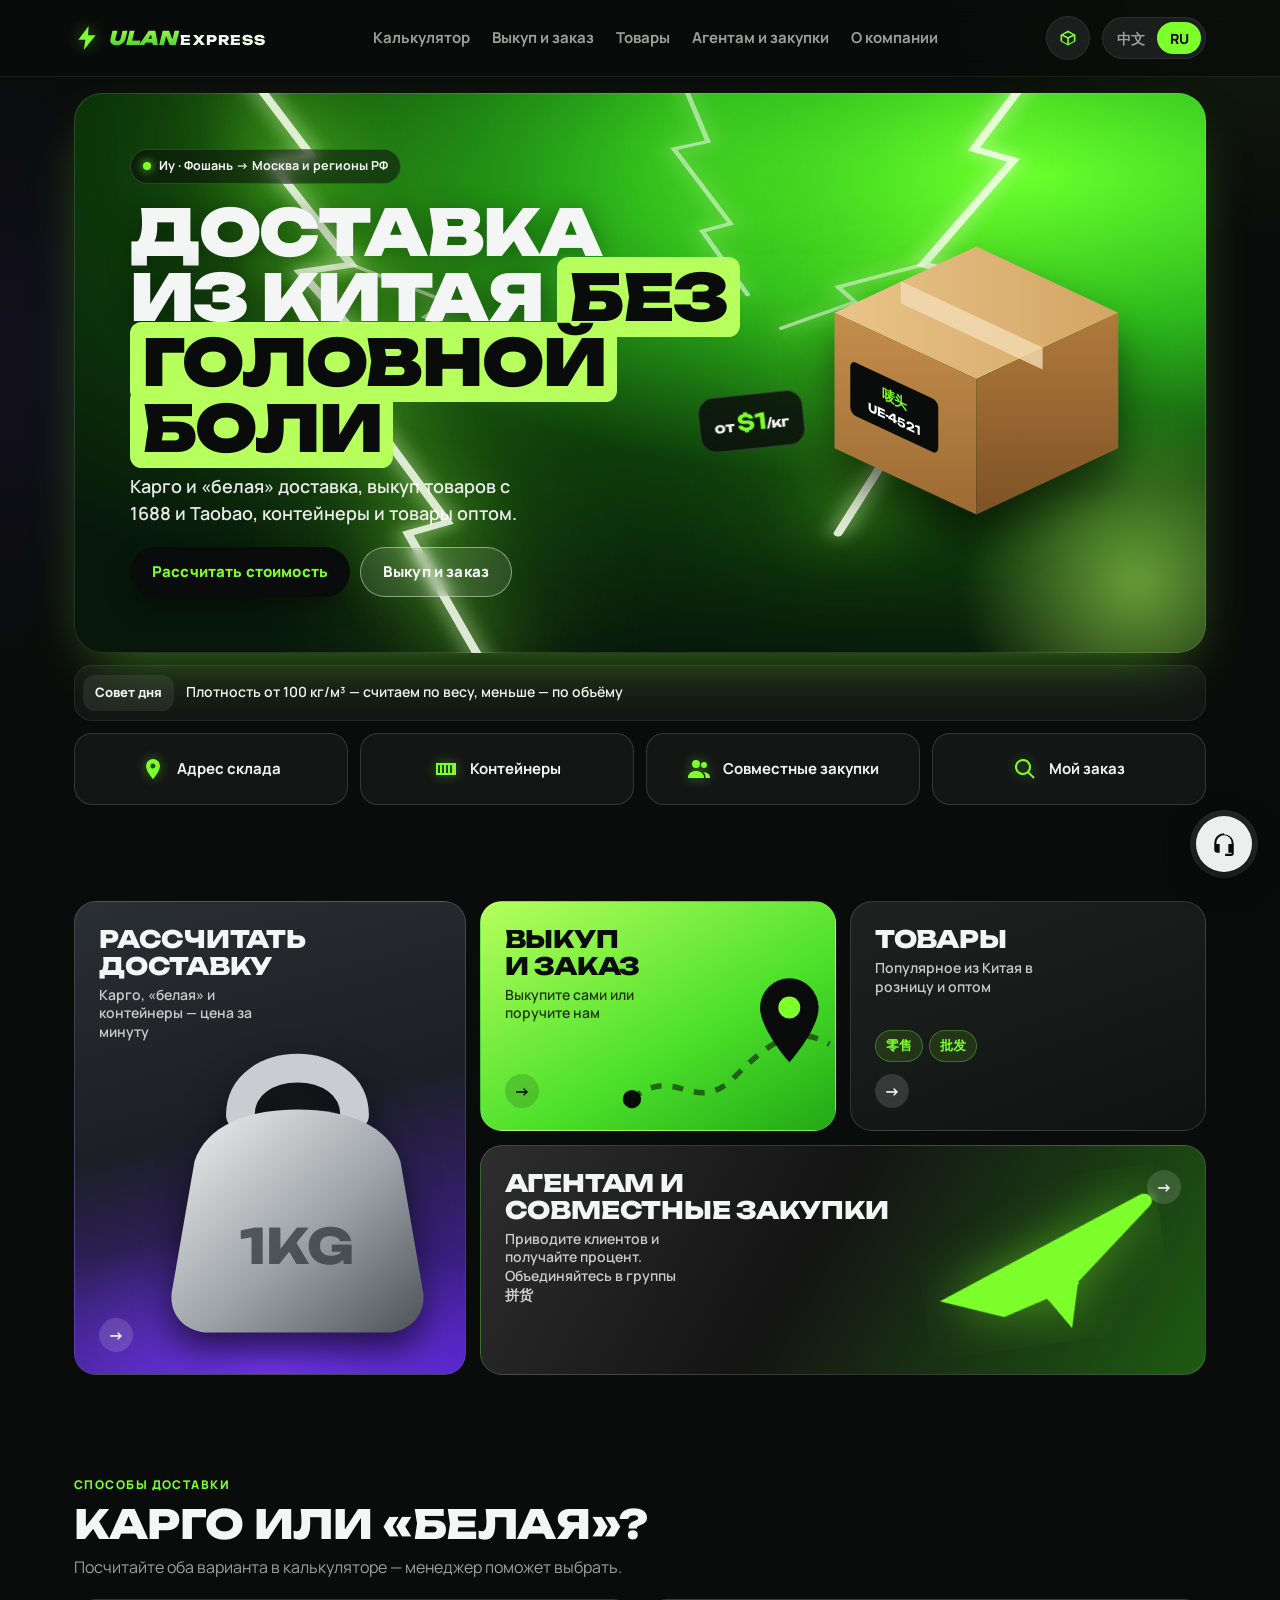
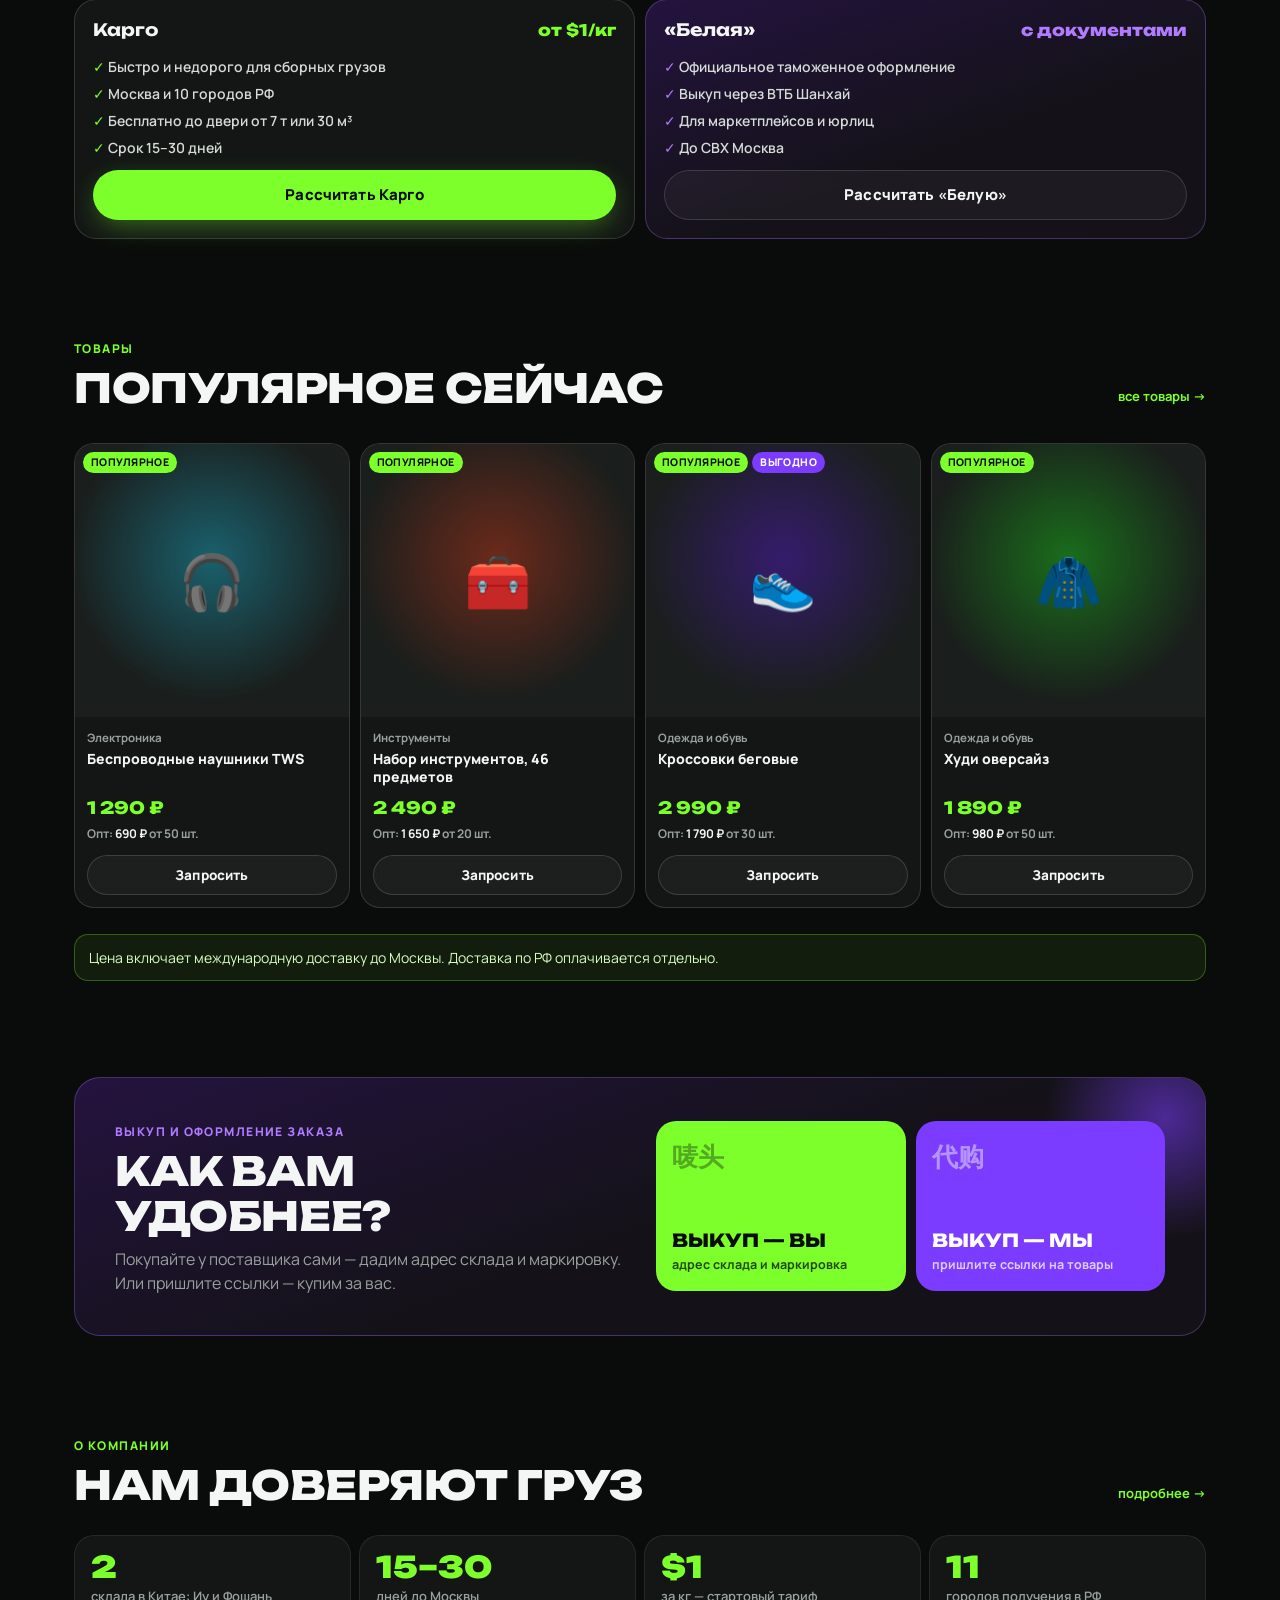
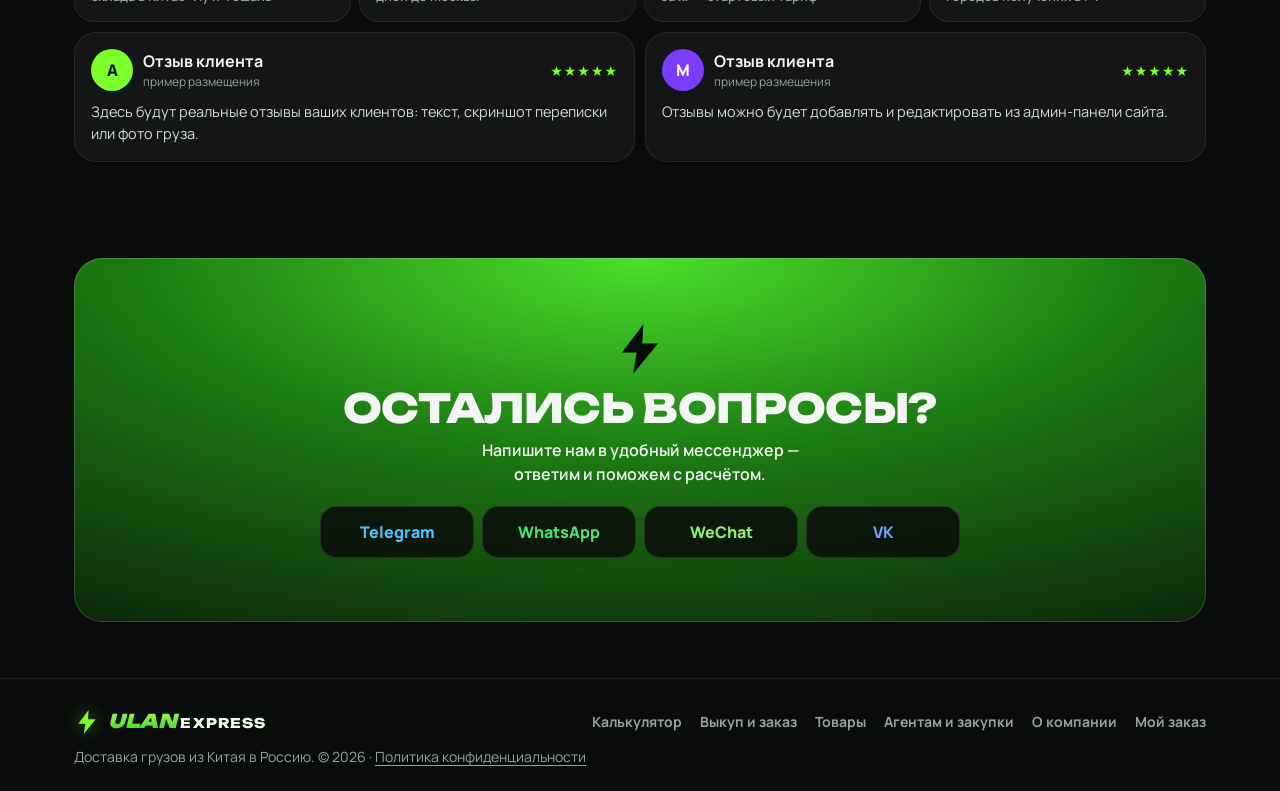
==== commit d6f3f6be: "Add files via upload" ====
--- a/index.html
+++ b/index.html
@@ -1,795 +1,254 @@
-<!doctype html>
-<html lang="ru">
-<head>
-  <meta charset="utf-8">
-  <meta name="viewport" content="width=device-width, initial-scale=1, viewport-fit=cover">
-  <meta name="theme-color" content="#0A0C0B">
-  <title>Ulan Express — доставка грузов из Китая</title>
-  <meta name="description" content="Карго и белая доставка из Китая (Иу, Фошань) в Москву и регионы РФ. Калькулятор стоимости, маркировка груза, выкуп товаров.">
-  <meta property="og:title" content="Ulan Express — доставка грузов из Китая">
-  <meta property="og:description" content="Рассчитайте доставку из Китая за минуту: Иу и Фошань → Москва и регионы РФ.">
-  <link rel="icon" href="data:image/svg+xml,%3Csvg xmlns='http://www.w3.org/2000/svg' viewBox='0 0 64 64'%3E%3Crect width='64' height='64' rx='16' fill='%230A0C0B'/%3E%3Cpath d='M36 6 14 36h14l-4 22 26-32H36z' fill='%237CFF2B'/%3E%3C/svg%3E">
-  <link rel="preconnect" href="https://fonts.googleapis.com">
-  <link rel="preconnect" href="https://fonts.gstatic.com" crossorigin>
-  <link href="https://fonts.googleapis.com/css2?family=Manrope:wght@400;500;600;700;800&family=Unbounded:wght@500;700;800;900&display=swap" rel="stylesheet">
-  <link rel="stylesheet" href="style.css">
-</head>
-<body>
-
-<!-- ============ HEADER ============ -->
-<header class="header">
-  <div class="container header__inner">
-    <a href="#" class="logo" aria-label="Ulan Express — на главную">
-      <svg class="logo__bolt" viewBox="0 0 24 24" aria-hidden="true"><path d="M13.5 1 4 13.5h6.5L9 23l11-13.5h-7z"/></svg>
-      <span class="logo__text">ULAN<span>EXPRESS</span></span>
-    </a>
-
-    <nav class="nav" aria-label="Основное меню">
-      <a href="#calc">Калькулятор</a>
-      <a href="#order">Отправить груз</a>
-      <a href="#buyout">Выкуп</a>
-      <a href="#trip">Поездка в Китай</a>
-      <a href="#about">О компании</a>
-    </nav>
-
-    <div class="header__actions">
-      <div class="lang" role="group" aria-label="Язык сайта">
-        <button class="lang__btn" data-lang="zh" type="button">中文</button>
-        <span class="lang__sep" aria-hidden="true"></span>
-        <button class="lang__btn is-active" data-lang="ru" type="button">RU</button>
-      </div>
-      <button class="burger" type="button" aria-label="Открыть меню" aria-expanded="false" aria-controls="drawer">
-        <span></span><span></span><span></span>
-      </button>
-    </div>
-  </div>
-</header>
-
-<!-- Mobile drawer -->
-<div class="drawer" id="drawer" hidden>
-  <nav class="drawer__nav" aria-label="Мобильное меню">
-    <a href="#calc">Калькулятор доставки</a>
-    <a href="#order">Отправить груз</a>
-    <a href="#track">Мой заказ / трек-номер</a>
-    <a href="#buyout">Выкуп товара</a>
-    <a href="#trip">Поездка в Китай</a>
-    <a href="#about">О компании</a>
-    <a href="#contacts">Контакты</a>
-  </nav>
-  <a class="btn btn--neon btn--block" href="https://t.me/ulanexpress_Logistics" target="_blank" rel="noopener">Написать в Telegram</a>
-</div>
-
-<main>
-
-  <!-- ============ HERO ============ -->
-  <section class="container hero-wrap">
-    <div class="hero">
-      <svg class="hero__bolts" viewBox="0 0 400 300" preserveAspectRatio="none" aria-hidden="true">
-        <path d="M62 -10 L84 34 L70 38 L98 92 L80 96 L112 150 L96 156 L132 230 L118 236 L146 310" />
-        <path d="M98 92 L132 112 L124 120 L152 138" class="thin" />
-        <path d="M338 -10 L318 30 L332 36 L300 92 L318 98 L286 158 L300 164 L270 236" />
-        <path d="M300 92 L270 104 L276 112 L250 126" class="thin" />
-        <path d="M214 -10 L224 26 L212 30 L232 70 L222 74 L238 108" class="thin" />
-      </svg>
-      <div class="hero__glow" aria-hidden="true"></div>
-
-      <div class="hero__content">
-        <span class="badge"><i class="dot"></i>Иу · Фошань → Москва и регионы РФ</span>
-        <h1 class="hero__title">Доставка<br>из Китая <em>без головной боли</em></h1>
-        <p class="hero__lead">Карго и «белая» доставка, выкуп товаров с 1688 и Taobao, маркировка груза онлайн.</p>
-        <div class="hero__cta">
-          <a href="#calc" class="btn btn--neon">Рассчитать стоимость</a>
-          <a href="#order" class="btn btn--ghost">Отправить груз</a>
-        </div>
-      </div>
-
-      <!-- Box illustration -->
-      <div class="hero__art" aria-hidden="true">
-        <svg viewBox="0 0 220 200" class="box">
-          <defs>
-            <linearGradient id="bTop" x1="0" x2="1"><stop offset="0" stop-color="#E9C48A"/><stop offset="1" stop-color="#D4A564"/></linearGradient>
-            <linearGradient id="bLeft" x1="0" x2="0" y1="0" y2="1"><stop offset="0" stop-color="#C48E4C"/><stop offset="1" stop-color="#9C6B33"/></linearGradient>
-            <linearGradient id="bRight" x1="0" x2="0" y1="0" y2="1"><stop offset="0" stop-color="#B07A3C"/><stop offset="1" stop-color="#7E5225"/></linearGradient>
-          </defs>
-          <polygon points="110,20 200,62 110,104 20,62" fill="url(#bTop)"/>
-          <polygon points="20,62 110,104 110,190 20,148" fill="url(#bLeft)"/>
-          <polygon points="200,62 110,104 110,190 200,148" fill="url(#bRight)"/>
-          <polygon points="62,42 152,84 152,98 62,56" fill="#F3DDB5" opacity=".8"/>
-          <g transform="matrix(.9 .42 0 1 30 92)">
-            <rect x="0" y="0" width="62" height="34" rx="4" fill="#0A0C0B"/>
-            <text x="31" y="15" text-anchor="middle" font-family="Unbounded,sans-serif" font-size="9" font-weight="800" fill="#7CFF2B">唛头</text>
-            <text x="31" y="27" text-anchor="middle" font-family="Unbounded,sans-serif" font-size="7.5" font-weight="700" fill="#fff">UE-4521</text>
-          </g>
-        </svg>
-        <div class="hero__tag">от <b>$1</b>/кг</div>
-      </div>
-    </div>
-
-    <!-- Tip of the day -->
-    <div class="tip" aria-live="polite">
-      <span class="tip__label">Совет дня</span>
-      <span class="tip__text" id="tipText">Плотность от 100 кг/м³ — считаем по весу, меньше — по объёму</span>
-    </div>
-
-    <!-- Quick tiles -->
-    <div class="tiles">
-      <a href="#warehouses" class="tile">
-        <svg viewBox="0 0 24 24" aria-hidden="true"><path d="M12 2a7 7 0 0 0-7 7c0 5.2 7 13 7 13s7-7.8 7-13a7 7 0 0 0-7-7zm0 9.5A2.5 2.5 0 1 1 12 6.5a2.5 2.5 0 0 1 0 5z"/></svg>
-        <span>Адреса складов</span>
-      </a>
-      <a href="#categories" class="tile">
-        <svg viewBox="0 0 24 24" aria-hidden="true"><path d="M4 4h7v7H4zM13 4h7v7h-7zM4 13h7v7H4zM13 13h7v7h-7z"/></svg>
-        <span>Категории грузов</span>
-      </a>
-      <a href="#calc" class="tile">
-        <svg viewBox="0 0 24 24" aria-hidden="true"><path d="M7 2v2H5a2 2 0 0 0-2 2v14a2 2 0 0 0 2 2h14a2 2 0 0 0 2-2V6a2 2 0 0 0-2-2h-2V2h-2v2H9V2zm-2 8h14v10H5zm2 2v2h2v-2zm4 0v2h2v-2zm4 0v2h2v-2z"/></svg>
-        <span>Тарифы и сроки</span>
-      </a>
-      <a href="#track" class="tile">
-        <svg viewBox="0 0 24 24" aria-hidden="true"><path d="M10 2a8 8 0 1 0 4.9 14.3l5.4 5.4 1.4-1.4-5.4-5.4A8 8 0 0 0 10 2zm0 2a6 6 0 1 1 0 12 6 6 0 0 1 0-12z"/></svg>
-        <span>Ввести трек</span>
-      </a>
-    </div>
-  </section>
-
-  <!-- ============ BENTO: main services ============ -->
-  <section class="container section">
-    <div class="bento">
-      <a href="#calc" class="card card--violet card--tall">
-        <h2 class="card__title">Рассчитать<br>доставку</h2>
-        <p class="card__text">Карго и «белая» — цена за минуту</p>
-        <div class="card__art kettle" aria-hidden="true">
-          <svg viewBox="0 0 120 120">
-            <defs><linearGradient id="kg" x1="0" x2="1" y1="0" y2="1"><stop offset="0" stop-color="#F2F2F2"/><stop offset=".55" stop-color="#9DA3A8"/><stop offset="1" stop-color="#4C5257"/></linearGradient></defs>
-            <path d="M40 40c0-22 40-22 40 0" fill="none" stroke="#C9CDD1" stroke-width="10" stroke-linecap="round"/>
-            <path d="M24 56c4-12 18-18 36-18s32 6 36 18l8 46c1 8-5 14-13 14H29c-8 0-14-6-13-14z" fill="url(#kg)"/>
-            <text x="60" y="92" text-anchor="middle" font-family="Unbounded,sans-serif" font-weight="800" font-size="17" fill="#3A3F44" opacity=".8">1KG</text>
-          </svg>
-        </div>
-        <span class="card__arrow" aria-hidden="true">→</span>
-      </a>
-
-      <a href="#order" class="card card--neon">
-        <h2 class="card__title">Отправить<br>груз</h2>
-        <p class="card__text">Маркировка и адрес склада для поставщика</p>
-        <div class="card__art pin" aria-hidden="true">
-          <svg viewBox="0 0 120 90">
-            <path d="M6 70 C30 50 40 80 62 58 S96 30 114 40" fill="none" stroke="#0A0C0B" stroke-width="3" stroke-dasharray="6 6" opacity=".55"/>
-            <circle cx="6" cy="70" r="5" fill="#0A0C0B"/>
-            <path d="M92 4a16 16 0 0 0-16 16c0 12 16 30 16 30s16-18 16-30A16 16 0 0 0 92 4z" fill="#0A0C0B"/>
-            <circle cx="92" cy="20" r="6" fill="#7CFF2B"/>
-          </svg>
-        </div>
-        <span class="card__arrow" aria-hidden="true">→</span>
-      </a>
-
-      <a href="#buyout" class="card card--dark">
-        <h2 class="card__title">Выкуп<br>товара</h2>
-        <p class="card__text">Розница и опт с 1688, Taobao, Pinduoduo</p>
-        <div class="chips-mini" aria-hidden="true"><span>零售</span><span>批发</span></div>
-        <span class="card__arrow" aria-hidden="true">→</span>
-      </a>
-
-      <a href="#trip" class="card card--container">
-        <h2 class="card__title">Поездка<br>в Китай</h2>
-        <p class="card__text">Визы, WeChat, SIM, переводчик</p>
-        <div class="card__art plane" aria-hidden="true">
-          <svg viewBox="0 0 120 80">
-            <path d="M8 52 112 14c4-1 7 3 4 6L76 52l-6 22-10-16-22 6z" fill="#0A0C0B" opacity=".9"/>
-            <path d="M60 58 76 52" stroke="#7CFF2B" stroke-width="2"/>
-          </svg>
-        </div>
-        <span class="card__arrow" aria-hidden="true">→</span>
-      </a>
-    </div>
-  </section>
-
-  <!-- ============ CALCULATOR ============ -->
-  <section class="container section" id="calc">
-    <div class="section__head">
-      <span class="eyebrow">Калькулятор</span>
-      <h2 class="h2">Сколько стоит доставка?</h2>
-      <p class="muted">Предварительный расчёт в долларах. Точную стоимость подтвердит менеджер.</p>
-    </div>
-
-    <form class="calc" id="calcForm" novalidate autocomplete="off">
-      <div class="seg" role="tablist" aria-label="Вид доставки">
-        <button type="button" class="seg__btn is-active" data-mode="cargo" role="tab" aria-selected="true">Карго</button>
-        <button type="button" class="seg__btn" data-mode="white" role="tab" aria-selected="false">«Белая»</button>
-      </div>
-
-      <div class="grid-2">
-        <label class="field">
-          <span class="field__label">Вес, кг</span>
-          <input class="field__input" type="text" inputmode="decimal" name="weight" placeholder="например, 350" value="350">
-        </label>
-        <label class="field">
-          <span class="field__label">Объём, м³</span>
-          <input class="field__input" type="text" inputmode="decimal" name="volume" placeholder="например, 1.5" value="1.5">
-        </label>
-      </div>
-
-      <details class="helper">
-        <summary>Не знаете объём? Посчитаем по размерам коробки</summary>
-        <div class="helper__body">
-          <div class="grid-4">
-            <label class="field field--sm"><span class="field__label">Длина, см</span><input class="field__input" type="text" inputmode="decimal" data-dim="l" placeholder="60"></label>
-            <label class="field field--sm"><span class="field__label">Ширина, см</span><input class="field__input" type="text" inputmode="decimal" data-dim="w" placeholder="40"></label>
-            <label class="field field--sm"><span class="field__label">Высота, см</span><input class="field__input" type="text" inputmode="decimal" data-dim="h" placeholder="40"></label>
-            <label class="field field--sm"><span class="field__label">Коробок</span><input class="field__input" type="text" inputmode="numeric" data-dim="n" placeholder="10"></label>
-          </div>
-          <button type="button" class="btn btn--ghost btn--sm" id="applyVolume">Подставить объём</button>
-          <span class="helper__out" id="volumeOut"></span>
-        </div>
-      </details>
-
-      <fieldset class="field">
-        <legend class="field__label">Категория груза</legend>
-        <div class="chips" id="catChips">
-          <label class="chip"><input type="radio" name="category" value="A" checked><span><b>A</b> Бытовое, инструменты</span></label>
-          <label class="chip"><input type="radio" name="category" value="B"><span><b>Б</b> Электроника, мебель</span></label>
-          <label class="chip"><input type="radio" name="category" value="V"><span><b>В</b> Одежда, обувь</span></label>
-          <label class="chip"><input type="radio" name="category" value="G"><span><b>Г</b> Транспорт</span></label>
-          <label class="chip chip--warn"><input type="radio" name="category" value="special"><span>Спецгруз</span></label>
-        </div>
-        <a href="#categories" class="link-sm">Что входит в категории?</a>
-      </fieldset>
-
-      <fieldset class="field">
-        <legend class="field__label">Тип доставки</legend>
-        <div class="seg seg--sm">
-          <label class="seg__opt"><input type="radio" name="speed" value="standard" checked><span>Стандартная<small>25–30 дней</small></span></label>
-          <label class="seg__opt"><input type="radio" name="speed" value="express"><span>Быстрая 快陆<small>15–25 дней</small></span></label>
-        </div>
-      </fieldset>
-
-      <label class="field">
-        <span class="field__label">Город получения</span>
-        <span class="select">
-          <select class="field__input" name="destination">
-            <optgroup label="Москва">
-              <option value="moscow|ТЯК «Южные Ворота»">Москва — ТЯК «Южные Ворота»</option>
-              <option value="moscow|Садовод">Москва — Садовод</option>
-              <option value="moscow|ТЯК Москва">Москва — ТЯК Москва</option>
-              <option value="moscow|склад ул. Чагинская">Москва — склад ул. Чагинская</option>
-            </optgroup>
-            <optgroup label="Регионы (от 5 т, только А и Б)">
-              <option value="region|Иркутск">Иркутск</option>
-              <option value="region|Кемерово">Кемерово</option>
-              <option value="region|Новосибирск">Новосибирск</option>
-              <option value="region|Омск">Омск</option>
-              <option value="region|Челябинск">Челябинск</option>
-              <option value="region|Уфа">Уфа</option>
-              <option value="region|Казань">Казань</option>
-              <option value="region|Тольятти">Тольятти</option>
-              <option value="region|Пенза">Пенза</option>
-              <option value="region|Рязань">Рязань</option>
-            </optgroup>
-          </select>
-        </span>
-      </label>
-
-      <div class="field">
-        <label class="switch">
-          <input type="checkbox" name="insurance" id="insToggle">
-          <span class="switch__track" aria-hidden="true"></span>
-          <span>Дополнительная страховка</span>
-        </label>
-        <label class="field ins-value" id="insValue" hidden>
-          <span class="field__label">Стоимость груза, $</span>
-          <input class="field__input" type="text" inputmode="decimal" name="cargoValue" placeholder="например, 5000">
-        </label>
-      </div>
-
-      <!-- Result -->
-      <div class="result" id="result" aria-live="polite">
-        <div class="result__rows">
-          <div class="result__row"><span>Доставка</span><b id="rShip">—</b></div>
-          <div class="result__row"><span>Страховка</span><b id="rIns">—</b></div>
-        </div>
-        <div class="result__total"><span>Итого</span><strong id="rTotal">—</strong></div>
-        <p class="result__meta" id="rMeta"></p>
-        <ul class="alerts" id="rAlerts"></ul>
-      </div>
-
-      <button type="button" class="btn btn--neon btn--block btn--lg" data-toast="Демо: заявка с расчётом уйдёт менеджеру в Telegram">Отправить расчёт менеджеру</button>
-    </form>
-  </section>
-
-  <!-- ============ ORDER / MARKING ============ -->
-  <section class="container section" id="order">
-    <div class="section__head">
-      <span class="eyebrow">Отправить груз</span>
-      <h2 class="h2">Маркировка за&nbsp;10&nbsp;секунд</h2>
-      <p class="muted">Получите уникальную маркировку (唛头) и готовый текст для поставщика — скопируйте и отправьте в 1688 или Taobao.</p>
-    </div>
-
-    <ol class="steps">
-      <li><b>1</b><span>Имя, телефон и склад</span></li>
-      <li><b>2</b><span>Копируете текст для поставщика</span></li>
-      <li><b>3</b><span>Вводите трек — мы принимаем груз</span></li>
-    </ol>
-
-    <form class="panel" id="markForm" novalidate>
-      <div class="grid-2 grid-2--stack">
-        <label class="field">
-          <span class="field__label">Имя</span>
-          <input class="field__input" type="text" name="name" placeholder="Иван" autocomplete="given-name">
-        </label>
-        <label class="field">
-          <span class="field__label">Телефон</span>
-          <input class="field__input" type="tel" name="phone" placeholder="+7 999 123-45-67" autocomplete="tel">
-        </label>
-      </div>
-      <fieldset class="field">
-        <legend class="field__label">Склад в Китае</legend>
-        <div class="seg seg--sm">
-          <label class="seg__opt"><input type="radio" name="wh" value="YW" checked><span>Иу<small>义乌</small></span></label>
-          <label class="seg__opt"><input type="radio" name="wh" value="FS"><span>Фошань<small>佛山</small></span></label>
-        </div>
-      </fieldset>
-      <button type="submit" class="btn btn--neon btn--block btn--lg">Получить маркировку</button>
-
-      <div class="marking" id="marking" hidden>
-        <div class="marking__code">
-          <span>Ваша маркировка</span>
-          <strong id="markCode">—</strong>
-        </div>
-        <pre class="marking__text" id="markText"></pre>
-        <button type="button" class="btn btn--light btn--block" id="copyBtn">
-          <svg viewBox="0 0 24 24" aria-hidden="true"><path d="M16 1H4a2 2 0 0 0-2 2v14h2V3h12zm3 4H8a2 2 0 0 0-2 2v14a2 2 0 0 0 2 2h11a2 2 0 0 0 2-2V7a2 2 0 0 0-2-2zm0 16H8V7h11z"/></svg>
-          Скопировать всё
-        </button>
-        <p class="muted small">Демо-версия: адреса складов будут подставляться из админ-панели.</p>
-      </div>
-    </form>
-
-    <div class="track" id="track">
-      <div>
-        <h3 class="h3">Уже отправили груз?</h3>
-        <p class="muted small">Введите китайский трек-номер — команда получит уведомление.</p>
-      </div>
-      <div class="track__form">
-        <input class="field__input" type="text" placeholder="Трек-номер, напр. YT1234567890" aria-label="Трек-номер">
-        <button type="button" class="btn btn--neon" data-toast="Демо: уведомление 提醒收货 уйдёт команде в Telegram">Уведомить</button>
-      </div>
-      <a href="#" class="link-sm">Отследить груз на сайте трекинга →</a>
-    </div>
-  </section>
-
-  <!-- ============ CATEGORIES ============ -->
-  <section class="container section" id="categories">
-    <div class="section__head">
-      <span class="eyebrow">Категории грузов</span>
-      <h2 class="h2">Что и как возим</h2>
-    </div>
-
-    <div class="cats">
-      <details class="cat" open>
-        <summary><b class="cat__letter">A</b><span>Бытовые товары и инструменты<small>小百</small></span></summary>
-        <p>Слесарно-монтажные инструменты, автозапчасти, изделия из пластмассы и полимеров, товары для дома, керамика, стекло, камень, фитнес- и спортивное оборудование, косметика и гигиена, товары для маникюра, сантехника и стройматериалы, украшения для волос, канцтовары, игрушки, подшипники.</p>
-      </details>
-      <details class="cat">
-        <summary><b class="cat__letter">Б</b><span>Электроника, мебель, текстиль<small>大百</small></span></summary>
-        <p>Батарейки, косметика, шины, двигатели, электроника, сумки и чемоданы, мебель, постельное бельё, ковры, ремни, полотенца, шарфы.</p>
-      </details>
-      <details class="cat">
-        <summary><b class="cat__letter">В</b><span>Одежда и обувь<small>服装/鞋</small></span></summary>
-        <p>Одежда, обувь.</p>
-      </details>
-      <details class="cat">
-        <summary><b class="cat__letter">Г</b><span>Транспорт<small>车类</small></span></summary>
-        <p>Электромобили, самокаты, мотоциклы, трёхколёсные транспортные средства, квадроциклы.</p>
-      </details>
-    </div>
-    <p class="note">Медицина, ювелирные изделия, HDD, коммутаторы и другие спецгрузы рассчитываются менеджером индивидуально.</p>
-  </section>
-
-  <!-- ============ BUYOUT ============ -->
-  <section class="container section" id="buyout">
-    <div class="buyout">
-      <div class="buyout__text">
-        <span class="eyebrow">Выкуп товара</span>
-        <h2 class="h2">Купим в Китае за&nbsp;вас</h2>
-        <p class="muted">Пришлите ссылки на товары — оператор посчитает стоимость и оформит заказ.</p>
-      </div>
-      <div class="buyout__modes">
-        <a href="#" class="mode" data-toast="Демо: откроется форма для розницы (Оператор А)">
-          <span class="mode__zh">零售</span>
-          <strong>Розница</strong>
-          <small>от 1 товара</small>
-        </a>
-        <a href="#" class="mode mode--alt" data-toast="Демо: откроется форма для опта (Оператор Б)">
-          <span class="mode__zh">批发</span>
-          <strong>Опт</strong>
-          <small>партии для бизнеса</small>
-        </a>
-      </div>
-    </div>
-  </section>
-
-  <!-- ============ TRIP / SERVICES ============ -->
-  <section class="section" id="trip">
-    <div class="container section__head section__head--row">
-      <div>
-        <span class="eyebrow">Поездка в Китай</span>
-        <h2 class="h2">Поможем на месте</h2>
-      </div>
-      <span class="swipe-hint" aria-hidden="true">листайте →</span>
-    </div>
-
-    <div class="rail" tabindex="0" aria-label="Список услуг">
-      <article class="svc"><span class="svc__ic">✈️</span><h3>Авиабилеты</h3><p>Подберём и оформим перелёт</p><button class="svc__btn" data-service="Авиабилеты">Связаться</button></article>
-      <article class="svc"><span class="svc__ic">📶</span><h3>Китайская SIM</h3><p>Связь и интернет с первого дня</p><button class="svc__btn" data-service="SIM-карта">Связаться</button></article>
-      <article class="svc"><span class="svc__ic">💱</span><h3>Обмен валюты</h3><p>Пополнение WeChat / Alipay</p><button class="svc__btn" data-service="Обмен валюты">Связаться</button></article>
-      <article class="svc"><span class="svc__ic">💬</span><h3>WeChat и Alipay</h3><p>Помощь с регистрацией</p><button class="svc__btn" data-service="Регистрация WeChat / Alipay">Связаться</button></article>
-      <article class="svc"><span class="svc__ic">🏢</span><h3>Компания в Китае</h3><p>Регистрация под ключ</p><button class="svc__btn" data-service="Регистрация компании">Связаться</button></article>
-      <article class="svc"><span class="svc__ic">🛂</span><h3>Рабочая виза</h3><p>Оформление документов</p><button class="svc__btn" data-service="Рабочая виза">Связаться</button></article>
-      <article class="svc"><span class="svc__ic">🛒</span><h3>Аккаунты WB / Ozon</h3><p>Аренда магазинов</p><button class="svc__btn" data-service="Аренда аккаунтов WB / Ozon">Связаться</button></article>
-      <article class="svc"><span class="svc__ic">🗣️</span><h3>Переводчик</h3><p>И встреча в аэропорту</p><button class="svc__btn" data-service="Переводчик">Связаться</button></article>
-      <article class="svc"><span class="svc__ic">🏨</span><h3>Отели</h3><p>Бронирование по всему Китаю</p><button class="svc__btn" data-service="Бронирование отелей">Связаться</button></article>
-      <article class="svc"><span class="svc__ic">🏯</span><h3>Туризм</h3><p>Экскурсии и маршруты</p><button class="svc__btn" data-service="Туристические услуги">Связаться</button></article>
-      <article class="svc"><span class="svc__ic">🩺</span><h3>Медицина</h3><p>Сопровождение в клиниках</p><button class="svc__btn" data-service="Медицинское сопровождение">Связаться</button></article>
-    </div>
-  </section>
-
-  <!-- ============ ABOUT / TRUST ============ -->
-  <section class="container section" id="about">
-    <div class="section__head">
-      <span class="eyebrow">О компании</span>
-      <h2 class="h2">Нам доверяют груз</h2>
-    </div>
-
-    <div class="stats">
-      <div class="stat"><b>2</b><span>склада в Китае: Иу и Фошань</span></div>
-      <div class="stat"><b>15–30</b><span>дней до Москвы</span></div>
-      <div class="stat"><b>$1</b><span>за кг — стартовый тариф</span></div>
-      <div class="stat"><b>11</b><span>городов получения в РФ</span></div>
-    </div>
-
-    <div class="trust">
-      <a href="#" class="video" data-toast="Демо: здесь откроется видео с VK Видео">
-        <span class="video__play" aria-hidden="true"><svg viewBox="0 0 24 24"><path d="M8 5v14l11-7z"/></svg></span>
-        <span class="video__label">Видео со склада в Иу</span>
-      </a>
-      <div class="license">
-        <div class="license__doc" aria-hidden="true">
-          <span></span><span></span><span></span><span></span>
-          <i class="license__wm">ULAN EXPRESS</i>
-        </div>
-        <div>
-          <h3 class="h3">Свидетельство о регистрации</h3>
-          <p class="muted small">Официально зарегистрированная компания. Документ — с водяным знаком.</p>
-        </div>
-      </div>
-    </div>
-
-    <div class="reviews">
-      <article class="review">
-        <div class="review__head"><span class="avatar">А</span><div><b>Отзыв клиента</b><small>пример размещения</small></div><span class="stars" aria-label="5 из 5">★★★★★</span></div>
-        <p>Здесь будут реальные отзывы ваших клиентов: текст, скриншот переписки или фото груза.</p>
-      </article>
-      <article class="review">
-        <div class="review__head"><span class="avatar avatar--violet">М</span><div><b>Отзыв клиента</b><small>пример размещения</small></div><span class="stars" aria-label="5 из 5">★★★★★</span></div>
-        <p>Отзывы можно будет добавлять и редактировать из админ-панели сайта.</p>
-      </article>
-    </div>
-  </section>
-
-  <!-- ============ WAREHOUSES + CONTACTS ============ -->
-  <section class="container section" id="warehouses">
-    <div class="section__head">
-      <span class="eyebrow">Склады</span>
-      <h2 class="h2">Откуда и куда</h2>
-    </div>
-    <div class="wh">
-      <div class="wh__item"><span class="wh__city">Иу <small>义乌</small></span><p class="muted small">Адрес склада будет здесь</p></div>
-      <div class="wh__item"><span class="wh__city">Фошань <small>佛山</small></span><p class="muted small">Адрес склада будет здесь</p></div>
-      <div class="wh__item wh__item--ru"><span class="wh__city">Москва</span><p class="muted small">ТЯК «Южные Ворота», 19-й км МКАД</p></div>
-    </div>
-  </section>
-
-  <section class="container section" id="contacts">
-    <div class="cta">
-      <svg class="cta__bolt" viewBox="0 0 24 24" aria-hidden="true"><path d="M13.5 1 4 13.5h6.5L9 23l11-13.5h-7z"/></svg>
-      <h2 class="h2">Остались вопросы?</h2>
-      <p>Напишите нам в удобный мессенджер — ответим и поможем с расчётом.</p>
-      <div class="socials">
-        <a href="https://t.me/ulanexpress_Logistics" target="_blank" rel="noopener" class="soc soc--tg">Telegram</a>
-        <a href="#" class="soc soc--wa" data-toast="Ссылка на WhatsApp появится после согласования">WhatsApp</a>
-        <a href="#" class="soc soc--wc" data-toast="Здесь будет QR-код WeChat">WeChat</a>
-        <a href="#" class="soc soc--vk" data-toast="Ссылка на VK появится после согласования">VK</a>
-      </div>
-    </div>
-  </section>
-
-</main>
-
-<footer class="footer">
-  <div class="container footer__inner">
-    <a href="#" class="logo">
-      <svg class="logo__bolt" viewBox="0 0 24 24" aria-hidden="true"><path d="M13.5 1 4 13.5h6.5L9 23l11-13.5h-7z"/></svg>
-      <span class="logo__text">ULAN<span>EXPRESS</span></span>
-    </a>
-    <p class="muted small">Доставка грузов из Китая в Россию. © 2026</p>
-    <a href="#" class="muted small">Политика конфиденциальности</a>
-  </div>
-</footer>
-
-<!-- Floating support -->
-<a href="https://t.me/ulanexpress_Logistics" class="fab" target="_blank" rel="noopener" aria-label="Связаться с поддержкой">
-  <svg viewBox="0 0 24 24" aria-hidden="true"><path d="M12 2a9 9 0 0 0-9 9v6a3 3 0 0 0 3 3h2v-8H5v-1a7 7 0 0 1 14 0v1h-3v8h3v1h-6v2h6a2 2 0 0 0 2-2v-9a9 9 0 0 0-9-9z"/></svg>
-</a>
-
-<!-- Bottom tab bar (mobile) -->
-<nav class="tabbar" aria-label="Быстрая навигация">
-  <a href="#" class="tabbar__item is-active">
-    <svg viewBox="0 0 24 24" aria-hidden="true"><path d="M12 3 2 11h3v9h5v-6h4v6h5v-9h3z"/></svg>
-    <span>Главная</span>
-  </a>
-  <a href="#order" class="tabbar__item">
-    <svg viewBox="0 0 24 24" aria-hidden="true"><path d="M21 8 12 3 3 8v8l9 5 9-5zM12 5.3 17.6 8 12 10.8 6.4 8zM5 9.7l6 3v6.1l-6-3.3zm8 9.1v-6.1l6-3v5.8z"/></svg>
-    <span>Груз</span>
-  </a>
-  <a href="#calc" class="tabbar__item tabbar__item--main">
-    <span class="tabbar__main">
-      <svg viewBox="0 0 24 24" aria-hidden="true"><path d="M6 2h12a2 2 0 0 1 2 2v16a2 2 0 0 1-2 2H6a2 2 0 0 1-2-2V4a2 2 0 0 1 2-2zm1 3v4h10V5zm0 7v2h2v-2zm4 0v2h2v-2zm4 0v6h2v-6zm-8 4v2h2v-2zm4 0v2h2v-2z"/></svg>
-    </span>
-    <span>Расчёт</span>
-  </a>
-  <a href="#buyout" class="tabbar__item">
-    <svg viewBox="0 0 24 24" aria-hidden="true"><path d="M7 18a2 2 0 1 0 0 4 2 2 0 0 0 0-4zm10 0a2 2 0 1 0 0 4 2 2 0 0 0 0-4zM5.2 4H2V2h4.6l.9 2H22l-3.4 8.6A2 2 0 0 1 16.7 14H8.1l-.9 2H19v2H4l2.4-4.8z"/></svg>
-    <span>Выкуп</span>
-  </a>
-  <a href="#contacts" class="tabbar__item">
-    <svg viewBox="0 0 24 24" aria-hidden="true"><path d="M4 4h16a2 2 0 0 1 2 2v10a2 2 0 0 1-2 2H8l-4 4V6a2 2 0 0 1 2-2z" transform="translate(-1 0)"/></svg>
-    <span>Связь</span>
-  </a>
-</nav>
-
-<!-- Service modal -->
-<div class="modal" id="modal" hidden>
-  <div class="modal__backdrop" data-close></div>
-  <div class="modal__sheet" role="dialog" aria-modal="true" aria-labelledby="modalTitle">
-    <span class="modal__grip" aria-hidden="true"></span>
-    <button class="modal__close" type="button" aria-label="Закрыть" data-close>✕</button>
-    <span class="eyebrow">Заявка на услугу</span>
-    <h3 class="h3" id="modalTitle">Услуга</h3>
-    <form class="modal__form" novalidate>
-      <label class="field"><span class="field__label">Имя</span><input class="field__input" type="text" placeholder="Как к вам обращаться"></label>
-      <label class="field"><span class="field__label">Телефон</span><input class="field__input" type="tel" placeholder="+7 999 123-45-67"></label>
-      <label class="field"><span class="field__label">Комментарий</span><textarea class="field__input" rows="3" placeholder="Даты поездки, город, пожелания"></textarea></label>
-      <label class="consent"><input type="checkbox" checked><span>Согласен на обработку персональных данных</span></label>
-      <button type="button" class="btn btn--neon btn--block btn--lg" data-close data-toast="Демо: заявка уйдёт в Telegram">Отправить заявку</button>
-    </form>
-  </div>
-</div>
-
-<div class="toast" id="toast" role="status" aria-live="polite"></div>
-
-<script>
-(() => {
-  const $ = (s, r = document) => r.querySelector(s);
-  const $$ = (s, r = document) => [...r.querySelectorAll(s)];
-
-  /* ---------- Toast ---------- */
-  const toastEl = $('#toast');
-  let toastTimer;
-  const toast = (msg) => {
-    toastEl.textContent = msg;
-    toastEl.classList.add('is-show');
-    clearTimeout(toastTimer);
-    toastTimer = setTimeout(() => toastEl.classList.remove('is-show'), 2600);
-  };
-  document.addEventListener('click', (e) => {
-    const t = e.target.closest('[data-toast]');
-    if (!t) return;
-    if (t.tagName === 'A') e.preventDefault();
-    toast(t.dataset.toast);
-  });
-
-  /* ---------- Drawer ---------- */
-  const burger = $('.burger'), drawer = $('#drawer');
-  const setDrawer = (open) => {
-    drawer.hidden = !open;
-    burger.setAttribute('aria-expanded', open);
-    burger.classList.toggle('is-open', open);
-    document.body.classList.toggle('no-scroll', open);
-  };
-  burger.addEventListener('click', () => setDrawer(drawer.hidden));
-  $$('#drawer a').forEach(a => a.addEventListener('click', () => setDrawer(false)));
-
-  /* ---------- Language (demo) ---------- */
-  $$('.lang__btn').forEach(b => b.addEventListener('click', () => {
-    $$('.lang__btn').forEach(x => x.classList.toggle('is-active', x === b));
-    if (b.dataset.lang === 'zh') toast('中文版本将在开发阶段上线 · Китайская версия — на этапе разработки');
-  }));
-
-  /* ---------- Tip of the day ---------- */
-  const tips = [
-    'Плотность от 100 кг/м³ — считаем по весу, меньше — по объёму',
-    'Пишите маркировку (唛头) на каждой коробке',
-    'От 7 т или 30 м³ — доставка до двери по Москве бесплатно*',
-    'Без доп. страховки компенсация при утере — $3/кг',
-    'Быстрая доставка 快陆 — 15–25 дней'
-  ];
-  let tipI = 0;
-  const tipEl = $('#tipText');
-  setInterval(() => {
-    tipEl.classList.add('is-out');
-    setTimeout(() => {
-      tipI = (tipI + 1) % tips.length;
-      tipEl.textContent = tips[tipI];
-      tipEl.classList.remove('is-out');
-    }, 300);
-  }, 4500);
-
-  /* ---------- Bottom tabbar active state ---------- */
-  const tabs = $$('.tabbar__item');
-  const sectionsForTabs = ['order', 'calc', 'buyout', 'contacts'].map(id => document.getElementById(id));
-  const io = new IntersectionObserver((entries) => {
-    entries.forEach(en => {
-      if (!en.isIntersecting) return;
-      tabs.forEach(t => t.classList.toggle('is-active', t.getAttribute('href') === '#' + en.target.id));
-    });
-  }, { rootMargin: '-45% 0px -50% 0px' });
-  sectionsForTabs.forEach(s => s && io.observe(s));
-  window.addEventListener('scroll', () => {
-    if (window.scrollY < 300) tabs.forEach((t, i) => t.classList.toggle('is-active', i === 0));
-  }, { passive: true });
-
-  /* ---------- Calculator (логика из ТЗ заказчика) ---------- */
-  const form = $('#calcForm');
-  const num = (v) => parseFloat(String(v || '').replace(',', '.').replace(/\s/g, '')) || 0;
-  const usd = (v) => '$' + v.toLocaleString('ru-RU', { minimumFractionDigits: 2, maximumFractionDigits: 2 });
-
-  // Приложение 1: базовые цены для категории A (плотность ≥ 100)
-  const TABLE_A = [[1000, 1], [800, 1.1], [600, 1.2], [500, 1.3], [400, 1.4], [300, 1.5], [250, 1.6], [200, 1.7],
-                   [190, 1.8], [180, 1.9], [170, 2], [160, 2.1], [150, 2.2], [140, 2.3], [130, 2.4], [120, 2.5], [110, 2.6]];
-  const rateA = (d) => { for (const [min, r] of TABLE_A) if (d > min) return r; return 2.7; };
-  const KG_ADD = { A: 0, B: 0.1, V: 0.4, G: 0.5 };
-  const M3_RATE = { A: 280, B: 290, V: 320, G: 330 };
-
-  function calculate() {
-    const fd = new FormData(form);
-    const w = num(fd.get('weight')), v = num(fd.get('volume'));
-    const cat = fd.get('category'), speed = fd.get('speed');
-    const [destType, destName] = String(fd.get('destination')).split('|');
-    const hasIns = fd.get('insurance') === 'on';
-    const value = num(fd.get('cargoValue'));
-    const alerts = [];
-
-    if (cat === 'special') return { error: 'Свяжитесь с менеджером для расчёта специальных грузов (медицина, косметика, ювелирка, HDD, коммутаторы).' };
-    if (!w || !v) return { error: 'Введите вес и объём груза.' };
-
-    const density = w / v;
-    let base, method;
-    if (density >= 100) {
-      const rate = rateA(density) + KG_ADD[cat];
-      base = w * rate;
-      method = `по весу · плотность ${Math.round(density)} кг/м³ · $${rate.toFixed(2)}/кг`;
-    } else {
-      base = v * M3_RATE[cat];
-      method = `по объёму · плотность ${Math.round(density)} кг/м³ · $${M3_RATE[cat]}/м³`;
-    }
-    let ship = base;
-    if (speed === 'express') ship += w * 0.2;
-
-    if (destType === 'region') {
-      if (cat === 'V' || cat === 'G') return { error: 'Доставка в регион доступна только для категорий А и Б.' };
-      if (w < 5000) return { error: 'Минимальный вес для доставки в регион — 5000 кг.' };
-      ship += w * 0.2;
-      alerts.push({ t: 'warn', m: `Выдача груза на складе в г. ${destName}. Доставка по адресу оплачивается получателем через местную ТК.` });
-    } else {
-      if (w >= 7000 || v >= 30) alerts.push({ t: 'ok', m: 'Бесплатная доставка до двери включена (адрес в пределах 50 км от ТЯК «Южные Ворота» / 19-й км МКАД).' });
-      else alerts.push({ t: 'warn', m: 'Груз менее 7 т или 30 м³. Доставка от ТЯК «Южные Ворота» до адреса оплачивается получателем через местную ТК.' });
-    }
-
-    let ins = 0;
-    if (hasIns && value > 0) {
-      const perKg = value / w;
-      const pct = perKg < 20 ? 0.01 : perKg <= 30 ? 0.02 : 0.03;
-      ins = value * pct;
-      alerts.push({ t: 'info', m: `Страховка ${pct * 100}% от стоимости груза. Максимальная выплата — $50/кг.` });
-    } else {
-      alerts.push({ t: 'info', m: 'Без доп. страховки действует обязательное страхование: компенсация при утере — $3/кг.' });
-    }
-    return { ship, ins, total: ship + ins, method, alerts };
-  }
-
-  function render() {
-    const r = calculate();
-    const box = $('#result');
-    box.classList.toggle('is-error', !!r.error);
-    if (r.error) {
-      $('#rShip').textContent = '—'; $('#rIns').textContent = '—'; $('#rTotal').textContent = '—';
-      $('#rMeta').textContent = '';
-      $('#rAlerts').innerHTML = `<li class="alert alert--err">${r.error}</li>`;
-      return;
-    }
-    $('#rShip').textContent = usd(r.ship);
-    $('#rIns').textContent = usd(r.ins);
-    $('#rTotal').textContent = usd(r.total);
-    $('#rMeta').textContent = 'Расчёт ' + r.method;
-    $('#rAlerts').innerHTML = r.alerts.map(a => `<li class="alert alert--${a.t}">${a.m}</li>`).join('');
-  }
-
-  form.addEventListener('input', render);
-  form.addEventListener('change', render);
-
-  // Карго / Белая (демо: тарифы «Белой» появятся после согласования)
-  $$('.seg__btn', form).forEach(b => b.addEventListener('click', () => {
-    $$('.seg__btn', form).forEach(x => { x.classList.toggle('is-active', x === b); x.setAttribute('aria-selected', x === b); });
-    if (b.dataset.mode === 'white') toast('Тарифы «Белой» доставки подключим после согласования');
-  }));
-
-  // Страховка
-  $('#insToggle').addEventListener('change', (e) => { $('#insValue').hidden = !e.target.checked; });
-
-  // Помощник объёма
-  const dims = () => { const g = (k) => num($(`[data-dim="${k}"]`).value); return g('l') * g('w') * g('h') / 1e6 * (g('n') || 1); };
-  $$('[data-dim]').forEach(i => i.addEventListener('input', () => {
-    const v = dims(); $('#volumeOut').textContent = v ? `≈ ${v.toFixed(3)} м³` : '';
-  }));
-  $('#applyVolume').addEventListener('click', () => {
-    const v = dims(); if (!v) return toast('Введите размеры коробки');
-    form.volume.value = v.toFixed(3); render(); toast('Объём подставлен');
-  });
-
-  render();
-
-  /* ---------- Marking demo ---------- */
-  const WH = {
-    YW: { ru: 'Иу', zh: '浙江省义乌市 ·（地址将在后台填写）' },
-    FS: { ru: 'Фошань', zh: '广东省佛山市 ·（地址将在后台填写）' }
-  };
-  $('#markForm').addEventListener('submit', (e) => {
-    e.preventDefault();
-    const fd = new FormData(e.target);
-    const phone = String(fd.get('phone') || '').replace(/\D/g, '');
-    if (phone.length < 10) return toast('Введите номер телефона');
-    const wh = fd.get('wh');
-    const code = `${wh}-${phone.slice(-4)}-${String(Math.floor(Math.random() * 900) + 100)}`;
-    $('#markCode').textContent = code;
-    $('#markText').textContent =
-`收货地址：${WH[wh].zh}
-收货人：仓库负责人
-联系电话：+86 000 0000 0000
-唛头：${code}
-（请在每个箱子上写清楚唛头）`;
-    const box = $('#marking');
-    box.hidden = false;
-    box.scrollIntoView({ behavior: 'smooth', block: 'nearest' });
-  });
-
-  $('#copyBtn').addEventListener('click', async () => {
-    const text = $('#markText').textContent;
-    try { await navigator.clipboard.writeText(text); }
-    catch {
-      const ta = document.createElement('textarea');
-      ta.value = text; ta.setAttribute('readonly', ''); ta.style.position = 'fixed'; ta.style.opacity = '0';
-      document.body.appendChild(ta); ta.select(); document.execCommand('copy'); ta.remove();
-    }
-    toast('Скопировано ✓ Отправьте текст поставщику');
-  });
-
-  /* ---------- Service modal ---------- */
-  const modal = $('#modal');
-  const openModal = (title) => {
-    $('#modalTitle').textContent = title;
-    modal.hidden = false;
-    requestAnimationFrame(() => modal.classList.add('is-open'));
-    document.body.classList.add('no-scroll');
-  };
-  const closeModal = () => {
-    modal.classList.remove('is-open');
-    document.body.classList.remove('no-scroll');
-    setTimeout(() => { modal.hidden = true; }, 250);
-  };
-  $$('.svc__btn').forEach(b => b.addEventListener('click', () => openModal(b.dataset.service)));
-  modal.addEventListener('click', (e) => { if (e.target.closest('[data-close]')) closeModal(); });
-  document.addEventListener('keydown', (e) => { if (e.key === 'Escape' && !modal.hidden) closeModal(); });
-})();
-</script>
-</body>
-</html>
+<!doctype html>
+<html lang="ru">
+<head>
+  <meta charset="utf-8">
+  <meta name="viewport" content="width=device-width, initial-scale=1, viewport-fit=cover">
+  <meta name="theme-color" content="#0A0C0B">
+  <title>Ulan Express — доставка грузов из Китая</title>
+  <meta name="description" content="Карго и белая доставка из Китая (Иу, Фошань) в Москву и регионы РФ. Калькулятор стоимости, выкуп товаров, маркировка груза, товары оптом.">
+  <meta property="og:title" content="Ulan Express — доставка грузов из Китая">
+  <meta property="og:description" content="Рассчитайте доставку из Китая за минуту: Иу и Фошань → Москва и регионы РФ.">
+  <link rel="icon" href="data:image/svg+xml,%3Csvg xmlns='http://www.w3.org/2000/svg' viewBox='0 0 64 64'%3E%3Crect width='64' height='64' rx='16' fill='%230A0C0B'/%3E%3Cpath d='M36 6 14 36h14l-4 22 26-32H36z' fill='%237CFF2B'/%3E%3C/svg%3E">
+  <link rel="preconnect" href="https://fonts.googleapis.com">
+  <link rel="preconnect" href="https://fonts.gstatic.com" crossorigin>
+  <link href="https://fonts.googleapis.com/css2?family=Manrope:wght@400;500;600;700;800&family=Unbounded:wght@500;700;800;900&display=swap" rel="stylesheet">
+  <link rel="stylesheet" href="style.css">
+</head>
+<body data-page="home">
+
+<main>
+
+  <!-- ============ HERO ============ -->
+  <section class="container hero-wrap">
+    <div class="hero">
+      <svg class="hero__bolts" viewBox="0 0 400 300" preserveAspectRatio="none" aria-hidden="true">
+        <path d="M62 -10 L84 34 L70 38 L98 92 L80 96 L112 150 L96 156 L132 230 L118 236 L146 310" />
+        <path d="M98 92 L132 112 L124 120 L152 138" class="thin" />
+        <path d="M338 -10 L318 30 L332 36 L300 92 L318 98 L286 158 L300 164 L270 236" />
+        <path d="M300 92 L270 104 L276 112 L250 126" class="thin" />
+        <path d="M214 -10 L224 26 L212 30 L232 70 L222 74 L238 108" class="thin" />
+      </svg>
+      <div class="hero__glow" aria-hidden="true"></div>
+
+      <div class="hero__content">
+        <span class="badge"><i class="dot"></i>Иу · Фошань → Москва и регионы РФ</span>
+        <h1 class="hero__title">Доставка<br>из Китая <em>без головной боли</em></h1>
+        <p class="hero__lead">Карго и «белая» доставка, выкуп товаров с 1688 и Taobao, контейнеры и товары оптом.</p>
+        <div class="hero__cta">
+          <a href="calc.html" class="btn btn--neon">Рассчитать стоимость</a>
+          <a href="buyout.html" class="btn btn--ghost">Выкуп и заказ</a>
+        </div>
+      </div>
+
+      <div class="hero__art" aria-hidden="true">
+        <svg viewBox="0 0 220 200" class="box">
+          <defs>
+            <linearGradient id="bTop" x1="0" x2="1"><stop offset="0" stop-color="#E9C48A"/><stop offset="1" stop-color="#D4A564"/></linearGradient>
+            <linearGradient id="bLeft" x1="0" x2="0" y1="0" y2="1"><stop offset="0" stop-color="#C48E4C"/><stop offset="1" stop-color="#9C6B33"/></linearGradient>
+            <linearGradient id="bRight" x1="0" x2="0" y1="0" y2="1"><stop offset="0" stop-color="#B07A3C"/><stop offset="1" stop-color="#7E5225"/></linearGradient>
+          </defs>
+          <polygon points="110,20 200,62 110,104 20,62" fill="url(#bTop)"/>
+          <polygon points="20,62 110,104 110,190 20,148" fill="url(#bLeft)"/>
+          <polygon points="200,62 110,104 110,190 200,148" fill="url(#bRight)"/>
+          <polygon points="62,42 152,84 152,98 62,56" fill="#F3DDB5" opacity=".8"/>
+          <g transform="matrix(.9 .42 0 1 30 92)">
+            <rect x="0" y="0" width="62" height="34" rx="4" fill="#0A0C0B"/>
+            <text x="31" y="15" text-anchor="middle" font-family="Unbounded,sans-serif" font-size="9" font-weight="800" fill="#7CFF2B">唛头</text>
+            <text x="31" y="27" text-anchor="middle" font-family="Unbounded,sans-serif" font-size="7.5" font-weight="700" fill="#fff">UE-4521</text>
+          </g>
+        </svg>
+        <div class="hero__tag">от <b>$1</b>/кг</div>
+      </div>
+    </div>
+
+    <div class="tip" aria-live="polite">
+      <span class="tip__label">Совет дня</span>
+      <span class="tip__text" id="tipText">Плотность от 100 кг/м³ — считаем по весу, меньше — по объёму</span>
+    </div>
+
+    <div class="tiles">
+      <a href="buyout.html#self" class="tile">
+        <svg viewBox="0 0 24 24" aria-hidden="true"><path d="M12 2a7 7 0 0 0-7 7c0 5.2 7 13 7 13s7-7.8 7-13a7 7 0 0 0-7-7zm0 9.5A2.5 2.5 0 1 1 12 6.5a2.5 2.5 0 0 1 0 5z"/></svg>
+        <span>Адрес склада</span>
+      </a>
+      <a href="calc.html#container" class="tile">
+        <svg viewBox="0 0 24 24" aria-hidden="true"><path d="M2 6h20v12H2zm2 2v8h2V8zm4 0v8h2V8zm4 0v8h2V8zm4 0v8h2V8z"/></svg>
+        <span>Контейнеры</span>
+      </a>
+      <a href="agents.html#groups" class="tile">
+        <svg viewBox="0 0 24 24" aria-hidden="true"><path d="M9 11a4 4 0 1 0 0-8 4 4 0 0 0 0 8zm8 0a3 3 0 1 0 0-6 3 3 0 0 0 0 6zM1 20c0-3.3 3.6-6 8-6s8 2.7 8 6v1H1zm17.5 1v-1c0-1.9-.8-3.6-2.2-4.9 3.5.3 6.7 2.1 6.7 4.9v1z"/></svg>
+        <span>Совместные закупки</span>
+      </a>
+      <a href="order.html" class="tile">
+        <svg viewBox="0 0 24 24" aria-hidden="true"><path d="M10 2a8 8 0 1 0 4.9 14.3l5.4 5.4 1.4-1.4-5.4-5.4A8 8 0 0 0 10 2zm0 2a6 6 0 1 1 0 12 6 6 0 0 1 0-12z"/></svg>
+        <span>Мой заказ</span>
+      </a>
+    </div>
+  </section>
+
+  <!-- ============ BENTO: 4 раздела меню ============ -->
+  <section class="container section">
+    <div class="bento">
+      <a href="calc.html" class="card card--violet card--tall">
+        <h2 class="card__title">Рассчитать<br>доставку</h2>
+        <p class="card__text">Карго, «белая» и контейнеры — цена за минуту</p>
+        <div class="card__art kettle" aria-hidden="true">
+          <svg viewBox="0 0 120 120">
+            <defs><linearGradient id="kg" x1="0" x2="1" y1="0" y2="1"><stop offset="0" stop-color="#F2F2F2"/><stop offset=".55" stop-color="#9DA3A8"/><stop offset="1" stop-color="#4C5257"/></linearGradient></defs>
+            <path d="M40 40c0-22 40-22 40 0" fill="none" stroke="#C9CDD1" stroke-width="10" stroke-linecap="round"/>
+            <path d="M24 56c4-12 18-18 36-18s32 6 36 18l8 46c1 8-5 14-13 14H29c-8 0-14-6-13-14z" fill="url(#kg)"/>
+            <text x="60" y="92" text-anchor="middle" font-family="Unbounded,sans-serif" font-weight="800" font-size="17" fill="#3A3F44" opacity=".8">1KG</text>
+          </svg>
+        </div>
+        <span class="card__arrow" aria-hidden="true">→</span>
+      </a>
+
+      <a href="buyout.html" class="card card--neon">
+        <h2 class="card__title">Выкуп<br>и заказ</h2>
+        <p class="card__text">Выкупите сами или поручите нам</p>
+        <div class="card__art pin" aria-hidden="true">
+          <svg viewBox="0 0 120 90">
+            <path d="M6 70 C30 50 40 80 62 58 S96 30 114 40" fill="none" stroke="#0A0C0B" stroke-width="3" stroke-dasharray="6 6" opacity=".55"/>
+            <circle cx="6" cy="70" r="5" fill="#0A0C0B"/>
+            <path d="M92 4a16 16 0 0 0-16 16c0 12 16 30 16 30s16-18 16-30A16 16 0 0 0 92 4z" fill="#0A0C0B"/>
+            <circle cx="92" cy="20" r="6" fill="#7CFF2B"/>
+          </svg>
+        </div>
+        <span class="card__arrow" aria-hidden="true">→</span>
+      </a>
+
+      <a href="products.html" class="card card--dark">
+        <h2 class="card__title">Товары</h2>
+        <p class="card__text">Популярное из Китая в розницу и оптом</p>
+        <div class="chips-mini" aria-hidden="true"><span>零售</span><span>批发</span></div>
+        <span class="card__arrow" aria-hidden="true">→</span>
+      </a>
+
+      <a href="agents.html" class="card card--container">
+        <h2 class="card__title">Агентам и<br>совместные закупки</h2>
+        <p class="card__text">Приводите клиентов и получайте процент. Объединяйтесь в группы 拼货</p>
+        <div class="card__art plane" aria-hidden="true">
+          <svg viewBox="0 0 120 80">
+            <path d="M8 52 112 14c4-1 7 3 4 6L76 52l-6 22-10-16-22 6z" fill="#0A0C0B" opacity=".9"/>
+            <path d="M60 58 76 52" stroke="#7CFF2B" stroke-width="2"/>
+          </svg>
+        </div>
+        <span class="card__arrow" aria-hidden="true">→</span>
+      </a>
+    </div>
+  </section>
+
+  <!-- ============ КАРГО ИЛИ БЕЛАЯ ============ -->
+  <section class="container section">
+    <div class="section__head">
+      <span class="eyebrow">Способы доставки</span>
+      <h2 class="h2">Карго или «белая»?</h2>
+      <p class="muted">Посчитайте оба варианта в калькуляторе — менеджер поможет выбрать.</p>
+    </div>
+    <div class="compare">
+      <article class="cmp">
+        <div class="cmp__top"><h3 class="h3">Карго</h3><span class="cmp__price">от $1/кг</span></div>
+        <ul>
+          <li>Быстро и недорого для сборных грузов</li>
+          <li>Москва и 10 городов РФ</li>
+          <li>Бесплатно до двери от 7 т или 30 м³</li>
+          <li>Срок 15–30 дней</li>
+        </ul>
+        <a href="calc.html#cargo" class="btn btn--neon btn--block">Рассчитать Карго</a>
+      </article>
+      <article class="cmp cmp--white">
+        <div class="cmp__top"><h3 class="h3">«Белая»</h3><span class="cmp__price">с документами</span></div>
+        <ul>
+          <li>Официальное таможенное оформление</li>
+          <li>Выкуп через ВТБ Шанхай</li>
+          <li>Для маркетплейсов и юрлиц</li>
+          <li>До СВХ Москва</li>
+        </ul>
+        <a href="calc.html#white" class="btn btn--ghost btn--block">Рассчитать «Белую»</a>
+      </article>
+    </div>
+  </section>
+
+  <!-- ============ ПОПУЛЯРНЫЕ ТОВАРЫ ============ -->
+  <section class="section">
+    <div class="container section__head section__head--row">
+      <div>
+        <span class="eyebrow">Товары</span>
+        <h2 class="h2">Популярное сейчас</h2>
+      </div>
+      <a href="products.html" class="swipe-hint" style="color:var(--neon)">все товары →</a>
+    </div>
+    <div class="rail prail" tabindex="0" aria-label="Популярные товары" data-products="popular"></div>
+    <div class="container"><p class="note note--ok">Цена включает международную доставку до Москвы. Доставка по РФ оплачивается отдельно.</p></div>
+  </section>
+
+  <!-- ============ ВЫКУП ============ -->
+  <section class="container section">
+    <div class="buyout">
+      <div class="buyout__text">
+        <span class="eyebrow">Выкуп и оформление заказа</span>
+        <h2 class="h2">Как вам удобнее?</h2>
+        <p class="muted">Покупайте у поставщика сами — дадим адрес склада и маркировку. Или пришлите ссылки — купим за вас.</p>
+      </div>
+      <div class="buyout__modes">
+        <a href="buyout.html#self" class="mode">
+          <span class="mode__zh">唛头</span>
+          <strong>Выкуп — вы</strong>
+          <small>адрес склада и маркировка</small>
+        </a>
+        <a href="buyout.html#us" class="mode mode--alt">
+          <span class="mode__zh">代购</span>
+          <strong>Выкуп — мы</strong>
+          <small>пришлите ссылки на товары</small>
+        </a>
+      </div>
+    </div>
+  </section>
+
+  <!-- ============ О КОМПАНИИ (кратко) ============ -->
+  <section class="container section">
+    <div class="section__head section__head--row">
+      <div>
+        <span class="eyebrow">О компании</span>
+        <h2 class="h2">Нам доверяют груз</h2>
+      </div>
+      <a href="about.html" class="swipe-hint" style="color:var(--neon)">подробнее →</a>
+    </div>
+    <div class="stats">
+      <div class="stat"><b>2</b><span>склада в Китае: Иу и Фошань</span></div>
+      <div class="stat"><b>15–30</b><span>дней до Москвы</span></div>
+      <div class="stat"><b>$1</b><span>за кг — стартовый тариф</span></div>
+      <div class="stat"><b>11</b><span>городов получения в РФ</span></div>
+    </div>
+    <div class="reviews">
+      <article class="review">
+        <div class="review__head"><span class="avatar">А</span><div><b>Отзыв клиента</b><small>пример размещения</small></div><span class="stars" aria-label="5 из 5">★★★★★</span></div>
+        <p>Здесь будут реальные отзывы ваших клиентов: текст, скриншот переписки или фото груза.</p>
+      </article>
+      <article class="review">
+        <div class="review__head"><span class="avatar avatar--violet">М</span><div><b>Отзыв клиента</b><small>пример размещения</small></div><span class="stars" aria-label="5 из 5">★★★★★</span></div>
+        <p>Отзывы можно будет добавлять и редактировать из админ-панели сайта.</p>
+      </article>
+    </div>
+  </section>
+
+  <!-- ============ CTA ============ -->
+  <section class="container section" id="contacts">
+    <div class="cta">
+      <svg class="cta__bolt" viewBox="0 0 24 24" aria-hidden="true"><path d="M13.5 1 4 13.5h6.5L9 23l11-13.5h-7z"/></svg>
+      <h2 class="h2">Остались вопросы?</h2>
+      <p>Напишите нам в удобный мессенджер — ответим и поможем с расчётом.</p>
+      <div class="socials">
+        <a href="https://t.me/ulanexpress_Logistics" target="_blank" rel="noopener" class="soc soc--tg">Telegram</a>
+        <a href="#" class="soc soc--wa" data-toast="Ссылка на WhatsApp появится после согласования">WhatsApp</a>
+        <a href="#" class="soc soc--wc" data-toast="Здесь будет QR-код WeChat">WeChat</a>
+        <a href="#" class="soc soc--vk" data-toast="Ссылка на VK появится после согласования">VK</a>
+      </div>
+    </div>
+  </section>
+
+</main>
+
+<script src="app.js"></script>
+</body>
+</html>
--- a/style.css
+++ b/style.css
@@ -1,5 +1,6 @@
 /* ==========================================================
-   Ulan Express — набросок главной страницы (mobile-first)
+   Ulan Express — макет сайта (mobile-first)
+   Общие стили для всех страниц; блоки внутренних страниц — в конце файла
    ========================================================== */
 
 :root {
@@ -225,6 +226,7 @@
 .card--container { grid-column: span 2; min-height: 150px; background: linear-gradient(120deg, #2E2E2E 0%, #141414 45%, #1E5B12 100%); }
 .card--container .card__art { width: 42%; bottom: 18px; right: 12px; transform: rotate(-8deg); }
 .card--container .card__arrow { left: auto; right: 16px; bottom: auto; top: 16px; }
+.card--container .card__title { padding-right: 44px; }
 .card--container .card__art svg path:first-child { fill: var(--neon); opacity: 1; filter: drop-shadow(0 0 12px var(--neon-glow)); }
 .chips-mini { margin-top: auto; margin-bottom: 44px; display: flex; gap: 6px; }
 .chips-mini span { padding: 5px 10px; border-radius: 999px; background: rgba(124, 255, 43, .12); color: var(--neon); font-weight: 800; font-size: 13px; border: 1px solid rgba(124, 255, 43, .3); }
@@ -555,9 +557,9 @@
 @media (min-width: 1024px) {
   body { padding-bottom: 0; }
   .section { margin-top: 96px; }
-  .nav { display: flex; gap: 28px; font-weight: 700; font-size: 15px; }
-  .nav a { color: var(--muted); transition: color .2s; }
-  .nav a:hover { color: var(--neon); }
+  .nav { display: flex; gap: 22px; font-weight: 700; font-size: 15px; }
+  .nav a { color: var(--muted); transition: color .2s; white-space: nowrap; }
+  .nav a:hover, .nav a.is-active { color: var(--neon); }
   .burger, .tabbar { display: none; }
   .fab { bottom: 28px; right: 28px; }
   .toast { bottom: 32px; }
@@ -583,8 +585,6 @@
   .card--container .card__arrow { right: 24px; top: 24px; }
   .card__arrow { left: 24px; bottom: 22px; }
 
-  #calc { display: grid; grid-template-columns: 1fr 1.4fr; gap: 48px; align-items: start; }
-  #calc .section__head { position: sticky; top: 110px; }
   .rail { grid-auto-columns: calc((100% - 4 * 10px) / 4.3); max-width: 1180px; margin-inline: auto; }
   .cats { grid-template-columns: 1fr 1fr; align-items: start; }
   .buyout { display: grid; grid-template-columns: 1fr 1fr; gap: 32px; align-items: center; padding: 40px; }
@@ -592,3 +592,267 @@
   .mode { min-height: 170px; }
   .cta { padding: 64px 40px; }
 }
+
+/* ==========================================================
+   Внутренние страницы
+   ========================================================== */
+
+/* ---------- Page head ---------- */
+.page-head { margin-top: 20px; }
+.crumbs { display: flex; flex-wrap: wrap; gap: 6px; margin-bottom: 12px; font-size: 13px; font-weight: 700; color: var(--muted); }
+.crumbs a { color: var(--neon); }
+.crumbs > * + *::before { content: "/"; margin-right: 6px; color: var(--muted); opacity: .5; }
+.crumbs span { overflow: hidden; text-overflow: ellipsis; white-space: nowrap; max-width: 100%; }
+.h1 { margin: 0 0 10px; font-family: var(--font-display); font-weight: 900; text-transform: uppercase; font-size: clamp(28px, 8vw, 52px); line-height: 1.05; letter-spacing: -.02em; }
+.h1 em { font-style: normal; color: var(--neon); text-shadow: 0 0 24px var(--neon-glow); }
+.h1--sm { font-size: clamp(22px, 6vw, 34px); text-transform: none; letter-spacing: -.01em; }
+.lead { margin: 0; max-width: 60ch; color: var(--muted); font-weight: 600; }
+.section--tight { margin-top: 24px; }
+.narrow { max-width: 780px; margin-inline: auto; }
+.stack { display: flex; flex-direction: column; gap: 12px; }
+.note--ok { background: rgba(124, 255, 43, .07); border-color: rgba(124, 255, 43, .3); color: #D8FFC0; }
+.note--violet { background: rgba(123, 60, 255, .1); border-color: rgba(176, 123, 255, .35); color: #E2D2FF; }
+.note ul { margin: 6px 0 0; padding-left: 18px; }
+[data-panel] { animation: rise .3s ease; }
+
+/* validation */
+.is-invalid .field__input { border-color: var(--danger); box-shadow: 0 0 0 4px rgba(255, 92, 106, .12); }
+.consent.is-invalid { color: #FFC2C8; }
+.consent a { color: var(--neon); }
+.req { color: var(--neon); }
+
+/* header icon («Мой заказ» на десктопе) */
+.hdr-icon { display: none; place-items: center; width: 44px; height: 44px; border-radius: 50%; background: var(--surface-2); border: 1px solid var(--line); }
+.hdr-icon svg { width: 20px; height: 20px; fill: var(--neon); }
+.drawer__nav a.is-active { color: var(--neon); }
+
+/* footer nav */
+.footer__nav { display: flex; flex-wrap: wrap; gap: 8px 18px; font-size: 14px; font-weight: 700; }
+.footer__nav a { color: var(--muted); }
+.footer__nav a:hover { color: var(--neon); }
+.footer .muted a { text-decoration: underline; text-underline-offset: 3px; }
+
+/* ---------- Home: Карго или «Белая» ---------- */
+.compare { display: grid; gap: 10px; }
+.cmp { display: flex; flex-direction: column; gap: 12px; padding: 18px; border-radius: 22px; background: var(--surface); border: 1px solid var(--line-2); }
+.cmp--white { background: linear-gradient(160deg, #24133F, #141218 60%); border-color: rgba(176, 123, 255, .3); }
+.cmp__top { display: flex; align-items: baseline; justify-content: space-between; gap: 10px; }
+.cmp__price { font-family: var(--font-display); font-weight: 800; color: var(--neon); white-space: nowrap; }
+.cmp--white .cmp__price { color: var(--violet-2); }
+.cmp ul { margin: 0; padding: 0; list-style: none; display: grid; gap: 6px; font-size: 14px; font-weight: 600; color: #D5DBD7; }
+.cmp li::before { content: "✓ "; color: var(--neon); font-weight: 900; }
+.cmp--white li::before { color: var(--violet-2); }
+.cmp .btn { margin-top: auto; }
+
+/* ---------- Calculator: «Белая» и контейнеры ---------- */
+.inline-field { display: grid; grid-template-columns: 1fr 96px; gap: 8px; }
+.rblock { padding: 14px 0; border-bottom: 1px dashed var(--line-2); }
+.rblock:first-child { padding-top: 0; }
+.rblock__title { display: flex; align-items: center; gap: 8px; margin-bottom: 8px; font-size: 12.5px; font-weight: 800; text-transform: uppercase; letter-spacing: .08em; color: var(--neon); }
+.rblock__title b { display: grid; place-items: center; flex: none; width: 22px; height: 22px; border-radius: 50%; background: var(--neon); color: #0A0C0B; font-size: 12px; }
+.rblock .result__row { gap: 12px; font-size: 14px; }
+.rblock .result__row b { white-space: nowrap; }
+.result__row--sum { margin-top: 4px; padding-top: 6px; border-top: 1px solid var(--line); color: var(--text) !important; font-weight: 800; }
+.result__row--fact b { color: var(--warn) !important; font-weight: 700; }
+.result__total--stack { flex-direction: column; align-items: flex-start; gap: 4px; }
+.result__fx { margin: 10px 0 0; font-size: 12.5px; color: var(--muted); }
+
+.dl { display: flex; align-items: center; gap: 14px; padding: 16px; border-radius: 20px; background: var(--surface); border: 1px solid var(--line-2); }
+.dl__ic { flex: none; display: grid; place-items: center; width: 52px; height: 52px; border-radius: 14px; background: #1D6F42; color: #fff; font-family: var(--font-display); font-weight: 900; font-size: 13px; }
+.dl__text { flex: 1; min-width: 0; }
+.dl__text b { display: block; line-height: 1.25; }
+.dl__text small { color: var(--muted); font-size: 12.5px; font-weight: 600; }
+.dl .btn { flex: none; }
+.or { display: flex; align-items: center; gap: 12px; margin: 4px 0; font-size: 13px; font-weight: 700; color: var(--muted); }
+.or::before, .or::after { content: ""; flex: 1; height: 1px; background: var(--line-2); }
+.form-sec { margin: 6px 0 -4px; font-family: var(--font-display); font-weight: 700; font-size: 14px; color: var(--neon); }
+.chip--plain span { padding-left: 14px; }
+
+/* upload */
+.upload {
+  position: relative; display: flex; flex-direction: column; align-items: center; justify-content: center; gap: 6px;
+  min-height: 116px; padding: 16px; border-radius: var(--radius-sm); text-align: center; cursor: pointer;
+  border: 1.5px dashed rgba(124, 255, 43, .45); background: rgba(124, 255, 43, .05); font-size: 14px; font-weight: 700;
+}
+.upload input { position: absolute; inset: 0; width: 100%; height: 100%; opacity: 0; cursor: pointer; }
+.upload svg { width: 28px; height: 28px; fill: var(--neon); }
+.upload small { color: var(--muted); font-weight: 600; font-size: 12px; }
+.upload:focus-within { border-color: var(--neon); box-shadow: 0 0 0 4px rgba(124, 255, 43, .15); }
+.upload--sm { flex-direction: row; min-height: 52px; padding: 10px 14px; justify-content: flex-start; font-size: 13.5px; }
+.upload--sm svg { width: 22px; height: 22px; }
+.thumbs { display: grid; grid-template-columns: repeat(5, 1fr); gap: 6px; }
+.thumbs:empty { display: none; }
+.thumb { display: grid; place-items: center; aspect-ratio: 1; overflow: hidden; padding: 2px; border-radius: 10px; background: var(--surface-3) center / cover no-repeat; border: 1px solid var(--line-2); font-size: 10px; font-weight: 800; color: var(--muted); }
+
+/* ---------- Buyout ---------- */
+.items { display: grid; gap: 10px; }
+.item { display: grid; gap: 10px; padding: 14px; border-radius: 18px; background: var(--surface-2); border: 1px solid var(--line-2); animation: rise .3s ease; }
+.item__head { display: flex; align-items: center; justify-content: space-between; font-family: var(--font-display); font-weight: 700; font-size: 14px; }
+.item__del { width: 34px; height: 34px; border-radius: 50%; background: var(--surface-3); color: var(--muted); font-size: 14px; }
+.item .field__input { min-height: 48px; background: var(--surface); }
+.item .upload { background: var(--surface); }
+.grid-3 { display: grid; grid-template-columns: repeat(3, 1fr); gap: 8px; }
+.btn--dashed { border: 1.5px dashed rgba(124, 255, 43, .5); color: var(--neon); }
+.btn--dashed:hover { background: rgba(124, 255, 43, .08); }
+
+.mgr { display: flex; flex-direction: column; gap: 12px; padding: 16px; border-radius: 22px; background: var(--surface); border: 1px solid var(--line-2); animation: rise .3s ease; }
+.mgr--violet { background: linear-gradient(150deg, #24133F, #141218 70%); border-color: rgba(176, 123, 255, .3); }
+.mgr__head { display: flex; align-items: center; gap: 12px; }
+.mgr__head b { display: block; }
+.mgr__head small { display: block; color: var(--muted); font-size: 12.5px; font-weight: 600; }
+.mgrs { display: grid; gap: 10px; }
+.pills { display: flex; flex-wrap: wrap; gap: 6px; }
+.pill { display: inline-flex; align-items: center; min-height: 40px; padding: 0 14px; border-radius: 999px; background: var(--surface-3); border: 1px solid var(--line-2); font-weight: 800; font-size: 13.5px; }
+.pill--tg { color: #4FC3FF; }
+.pill--wa { color: #4BE36B; }
+.pill--wc { color: #8CF06B; }
+
+/* ---------- Products ---------- */
+.toolbar { display: flex; flex-direction: column; gap: 10px; margin-bottom: 14px; }
+.search { position: relative; }
+.search svg { position: absolute; left: 15px; top: 50%; width: 20px; height: 20px; transform: translateY(-50%); fill: var(--muted); pointer-events: none; }
+.search .field__input { padding-left: 46px; }
+.fchips { display: flex; gap: 6px; overflow-x: auto; scrollbar-width: none; margin-inline: calc(-1 * var(--gutter)); padding: 2px var(--gutter); }
+.fchips::-webkit-scrollbar { display: none; }
+.fchip { flex: none; min-height: 40px; padding: 0 14px; border-radius: 999px; background: var(--surface-2); border: 1.5px solid var(--line-2); font-weight: 800; font-size: 13.5px; color: var(--muted); white-space: nowrap; transition: .2s; }
+.fchip.is-active { background: var(--neon); border-color: var(--neon); color: #0A0C0B; }
+.count { margin: 0 0 10px; font-size: 13px; font-weight: 700; color: var(--muted); }
+.empty { padding: 32px 16px; border-radius: 20px; border: 1px dashed var(--line-2); text-align: center; color: var(--muted); font-weight: 700; }
+
+.pgrid { display: grid; grid-template-columns: 1fr 1fr; gap: 10px; }
+.pcard { position: relative; display: flex; flex-direction: column; overflow: hidden; border-radius: 20px; background: var(--surface); border: 1px solid var(--line-2); transition: border-color .2s; scroll-snap-align: start; }
+.pcard:hover { border-color: rgba(124, 255, 43, .5); }
+.pcard__img, .gallery__slide {
+  position: relative; display: grid; place-items: center; aspect-ratio: 1;
+  background: radial-gradient(circle at 50% 42%, hsl(var(--h, 100) 80% 50% / .4), transparent 68%), var(--surface-2);
+}
+.pcard__img { font-size: 54px; }
+.labels { position: absolute; top: 8px; left: 8px; display: flex; flex-wrap: wrap; gap: 4px; }
+.lbl { padding: 3px 8px; border-radius: 999px; font-size: 10.5px; font-weight: 800; text-transform: uppercase; letter-spacing: .04em; }
+.lbl--hot { background: var(--neon); color: #0A0C0B; }
+.lbl--deal { background: var(--violet); color: #fff; }
+.pcard__body { flex: 1; display: flex; flex-direction: column; gap: 4px; padding: 12px; }
+.pcard__cat { font-size: 11.5px; font-weight: 700; color: var(--muted); }
+.pcard__name { margin: 0; font-weight: 800; font-size: 14px; line-height: 1.25; }
+.pcard__price { margin-top: auto; padding-top: 6px; font-family: var(--font-display); font-weight: 800; font-size: 17px; color: var(--neon); }
+.pcard__opt { font-size: 12px; font-weight: 700; color: var(--muted); }
+.pcard__opt b { color: var(--text); }
+.pcard .btn { margin-top: 8px; min-height: 40px; padding: 0 12px; font-size: 13.5px; }
+.rail.prail { grid-auto-columns: 46%; }
+
+/* product page */
+.pview { display: grid; gap: 18px; }
+.pview > * { min-width: 0; }
+.gallery__track { display: grid; grid-auto-flow: column; grid-auto-columns: 100%; overflow-x: auto; scroll-snap-type: x mandatory; scrollbar-width: none; border-radius: 24px; }
+.gallery__track::-webkit-scrollbar { display: none; }
+.gallery__slide { scroll-snap-align: start; font-size: 120px; border-radius: 24px; border: 1px solid var(--line-2); }
+.gallery__slide small { position: absolute; left: 0; right: 0; bottom: 12px; text-align: center; font-size: 12px; font-weight: 700; color: var(--muted); }
+.gallery__dots { display: flex; justify-content: center; gap: 6px; margin-top: 10px; }
+.gallery__dots button { width: 8px; height: 8px; border-radius: 4px; background: var(--line-2); transition: .2s; }
+.gallery__dots button.is-active { width: 22px; background: var(--neon); }
+.pinfo { display: flex; flex-direction: column; gap: 14px; }
+.pinfo .labels { position: static; }
+.pinfo .h1 { margin: 0; }
+.prices { display: grid; grid-template-columns: 1fr 1fr; gap: 8px; }
+.price { padding: 14px; border-radius: 18px; background: var(--surface); border: 1px solid var(--line-2); }
+.price span { display: block; font-size: 12px; font-weight: 800; text-transform: uppercase; letter-spacing: .08em; color: var(--muted); }
+.price strong { display: block; margin: 4px 0 2px; font-family: var(--font-display); font-weight: 900; font-size: 22px; color: var(--neon); }
+.price small { font-size: 12.5px; font-weight: 700; color: var(--muted); }
+.price--opt { border-color: rgba(176, 123, 255, .35); }
+.price--opt strong { color: var(--violet-2); }
+.pdesc { margin: 0; color: #D5DBD7; }
+.specs { margin: 0; overflow: hidden; border-radius: 18px; background: var(--surface); border: 1px solid var(--line); }
+.specs div { display: flex; justify-content: space-between; gap: 12px; padding: 12px 14px; border-bottom: 1px solid var(--line); font-size: 14px; }
+.specs div:last-child { border-bottom: 0; }
+.specs dt { color: var(--muted); font-weight: 600; }
+.specs dd { margin: 0; font-weight: 800; text-align: right; }
+
+/* ---------- Agents / joint purchases ---------- */
+.agent-hero { position: relative; overflow: hidden; isolation: isolate; padding: 24px 20px; border-radius: 28px; background: linear-gradient(160deg, #3A1A86 0%, #1A1230 55%, #131615); border: 1px solid rgba(176, 123, 255, .35); }
+.agent-hero::after { content: ""; position: absolute; z-index: -1; width: 320px; height: 320px; right: -110px; top: -110px; border-radius: 50%; background: radial-gradient(circle, rgba(124, 255, 43, .3), transparent 65%); }
+.agent-hero .eyebrow { color: var(--violet-2); }
+.agent-hero .lead { color: rgba(255, 255, 255, .82); }
+.agent-hero .hero__cta { margin-top: 18px; }
+.agent-hero .hero__cta .btn--neon { background: var(--neon); color: #0A0C0B; box-shadow: 0 8px 28px -6px var(--neon-glow); }
+.benefits { display: grid; grid-template-columns: 1fr 1fr; gap: 8px; margin-top: 18px; }
+.benefit { padding: 14px; border-radius: 18px; background: rgba(10, 12, 11, .55); border: 1px solid rgba(255, 255, 255, .1); }
+.benefit b { display: block; margin-bottom: 4px; font-family: var(--font-display); font-size: 18px; color: var(--neon); }
+.benefit span { display: block; font-size: 12.5px; font-weight: 600; line-height: 1.3; color: rgba(255, 255, 255, .8); }
+.reflink { display: flex; flex-direction: column; gap: 10px; padding: 16px; border-radius: 20px; background: #0B0E0C; border: 1.5px dashed rgba(124, 255, 43, .45); }
+.reflink code { font-family: var(--font); font-weight: 800; font-size: 15px; color: var(--neon); word-break: break-all; }
+
+.groups { display: grid; gap: 10px; }
+.group { display: flex; flex-direction: column; gap: 12px; padding: 16px; border-radius: 22px; background: var(--surface); border: 1px solid var(--line-2); }
+.group__head { display: flex; align-items: center; gap: 12px; }
+.group__head div b { display: block; line-height: 1.25; }
+.group__head small { display: block; color: var(--muted); font-size: 12.5px; font-weight: 600; }
+.group p { margin: 0; color: var(--muted); font-size: 14px; }
+.group__acts { display: grid; grid-template-columns: 1fr 1fr; gap: 6px; margin-top: auto; }
+.group__acts .btn--neon { grid-column: span 2; }
+.group__acts .btn { min-height: 44px; padding: 0 10px; font-size: 13.5px; }
+
+/* ---------- My order ---------- */
+.order-card { display: flex; flex-direction: column; gap: 16px; padding: 18px; border-radius: 24px; background: var(--surface); border: 1px solid var(--line-2); animation: rise .35s ease; }
+.order-card__head { display: flex; flex-wrap: wrap; align-items: center; justify-content: space-between; gap: 10px; }
+.order-card__head strong { font-family: var(--font-display); font-size: 20px; }
+.status { padding: 6px 12px; border-radius: 999px; background: rgba(124, 255, 43, .12); border: 1px solid rgba(124, 255, 43, .35); color: var(--neon); font-weight: 800; font-size: 12.5px; }
+.kv { display: grid; grid-template-columns: 1fr 1fr; gap: 8px; }
+.kv div { padding: 12px; border-radius: 14px; background: var(--surface-2); }
+.kv span { display: block; font-size: 12px; font-weight: 700; color: var(--muted); }
+.kv b { font-size: 15px; }
+.timeline { list-style: none; margin: 0; padding: 0; }
+.timeline li { position: relative; padding: 0 0 18px 34px; font-weight: 700; font-size: 14.5px; }
+.timeline li small { display: block; color: var(--muted); font-weight: 600; font-size: 12.5px; }
+.timeline li::before { content: ""; position: absolute; left: 5px; top: 3px; width: 16px; height: 16px; border-radius: 50%; background: var(--surface-3); border: 2px solid var(--line-2); }
+.timeline li::after { content: ""; position: absolute; left: 12px; top: 22px; bottom: 2px; width: 2px; background: var(--line-2); }
+.timeline li:last-child { padding-bottom: 0; }
+.timeline li:last-child::after { display: none; }
+.timeline .is-done::before { background: var(--neon); border-color: var(--neon); }
+.timeline .is-done::after { background: var(--neon); }
+.timeline .is-now::before { background: var(--bg); border-color: var(--neon); box-shadow: 0 0 0 4px rgba(124, 255, 43, .2), 0 0 14px var(--neon-glow); }
+.timeline .is-wait { color: var(--muted); }
+.tracks { list-style: none; margin: 0; padding: 0; display: grid; gap: 6px; }
+.tracks li { display: flex; align-items: center; justify-content: space-between; gap: 8px; padding: 10px 12px; border-radius: 12px; background: var(--surface-2); font-weight: 700; font-size: 14px; word-break: break-all; }
+.tracks li small { flex: none; font-size: 12px; font-weight: 800; color: var(--neon); }
+.tracks li small.wait { color: var(--warn); }
+
+/* ---------- About ---------- */
+.about-text { display: grid; gap: 10px; }
+.about-text p { margin: 0; color: #D5DBD7; }
+.split { display: grid; gap: 10px; }
+.qr-row { display: none; }
+.qr { width: 132px; padding: 10px; border-radius: 16px; background: #fff; color: #0A0C0B; text-align: center; font-size: 12px; font-weight: 800; }
+.qr i { display: block; aspect-ratio: 1; margin-bottom: 6px; border-radius: 4px; background: repeating-conic-gradient(#0A0C0B 0 25%, #fff 0 50%) 0 0 / 14px 14px; box-shadow: inset 0 0 0 6px #fff; }
+
+/* ---------- Responsive (внутренние страницы) ---------- */
+@media (max-width: 360px) {
+  .grid-3 { grid-template-columns: 1fr 1fr; }
+  .pcard__img { font-size: 44px; }
+  .pcard__price { font-size: 15px; }
+  .dl { flex-wrap: wrap; }
+  .dl .btn { width: 100%; }
+}
+@media (min-width: 640px) {
+  .compare, .mgrs, .groups, .split { grid-template-columns: 1fr 1fr; }
+  .pgrid { grid-template-columns: repeat(3, 1fr); }
+  .benefits { grid-template-columns: repeat(4, 1fr); }
+  .rail.prail { grid-auto-columns: 30%; }
+  .toolbar { flex-direction: row; align-items: center; }
+  .search { flex: 0 0 300px; }
+  .fchips { flex: 1; min-width: 0; margin-inline: 0; padding-inline: 0; }
+  .thumbs { grid-template-columns: repeat(8, 1fr); }
+  .footer__inner { flex-wrap: wrap; }
+}
+@media (min-width: 1024px) {
+  .page-head { margin-top: 44px; }
+  .section--tight { margin-top: 40px; }
+  .hdr-icon { display: grid; }
+  .pgrid { grid-template-columns: repeat(4, 1fr); gap: 14px; }
+  .groups { grid-template-columns: repeat(3, 1fr); }
+  .rail.prail { grid-auto-columns: calc((100% - 3 * 10px) / 4); max-width: 1180px; margin-inline: auto; }
+  .pview { grid-template-columns: 1fr 1fr; gap: 44px; align-items: start; }
+  .gallery { position: sticky; top: 100px; }
+  .agent-hero { padding: 48px; }
+  .split { align-items: start; }
+  .qr-row { display: flex; gap: 14px; margin-top: 18px; justify-content: center; }
+}
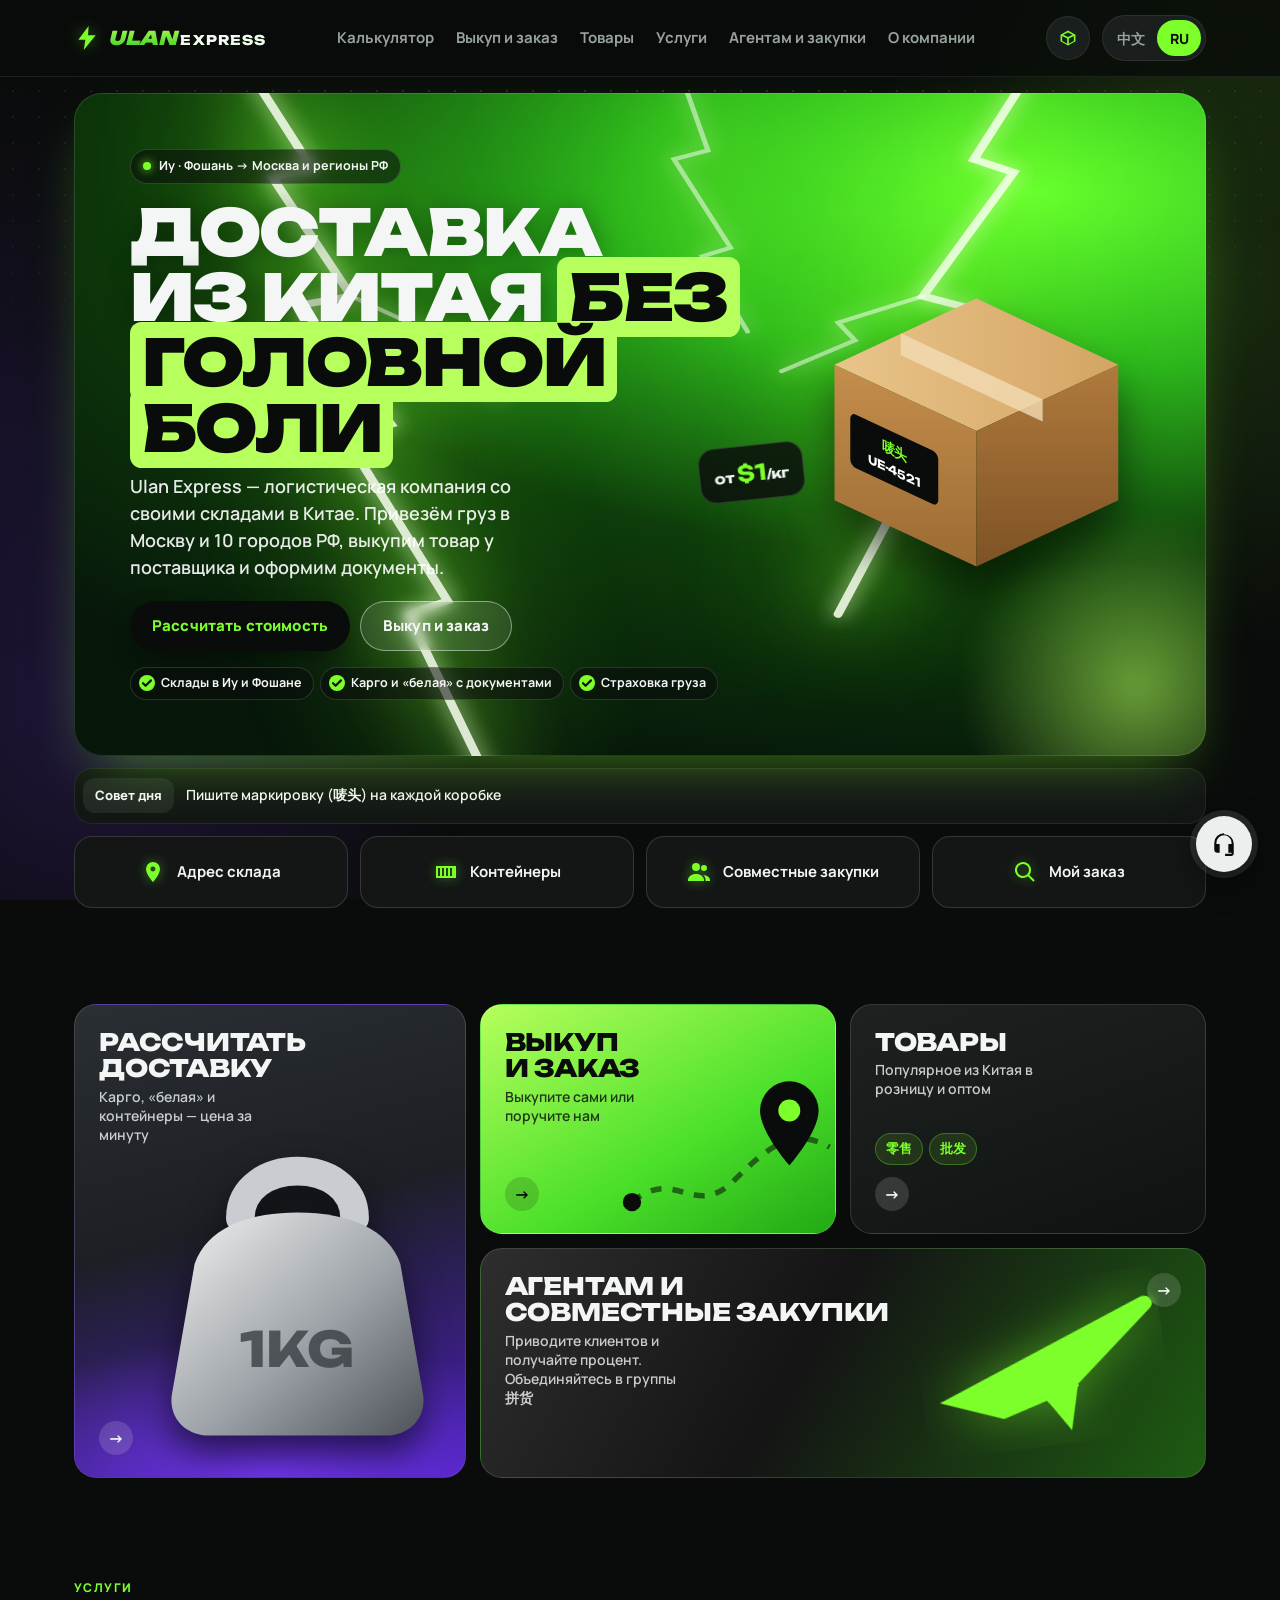
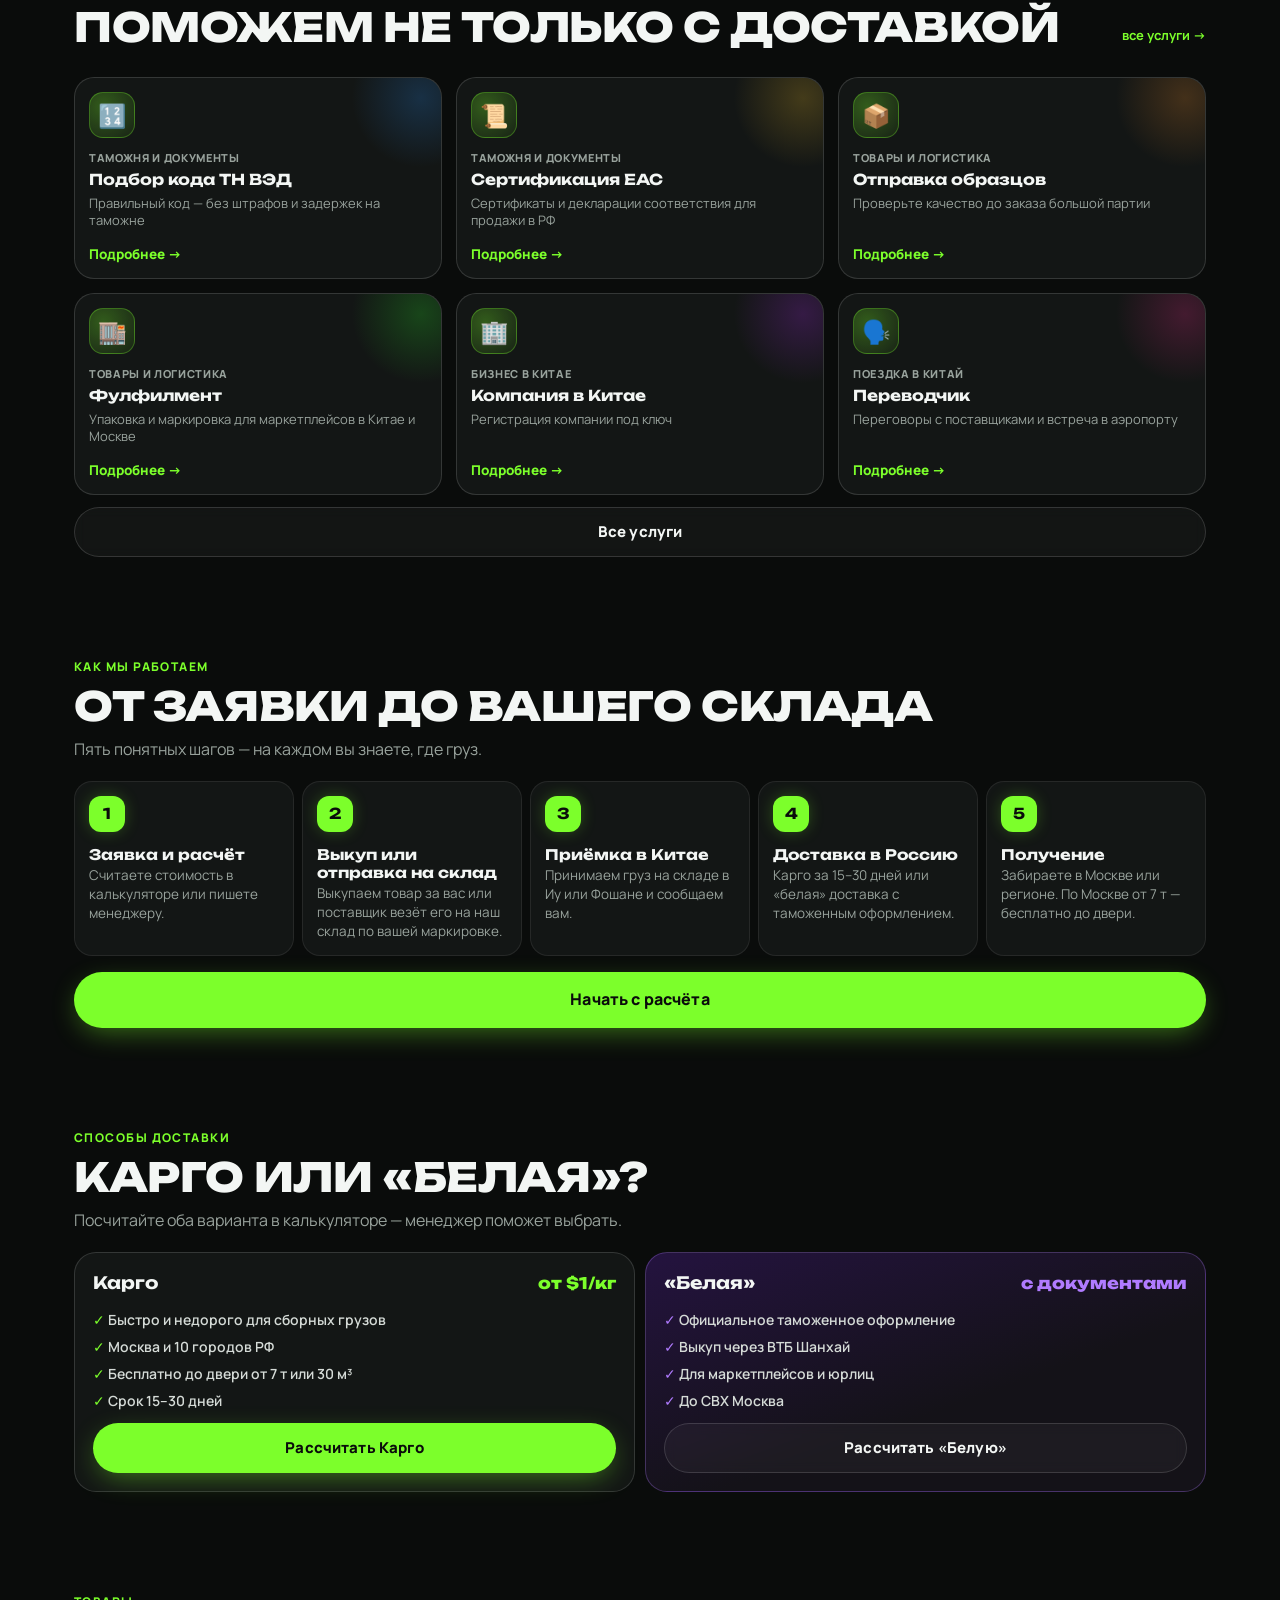
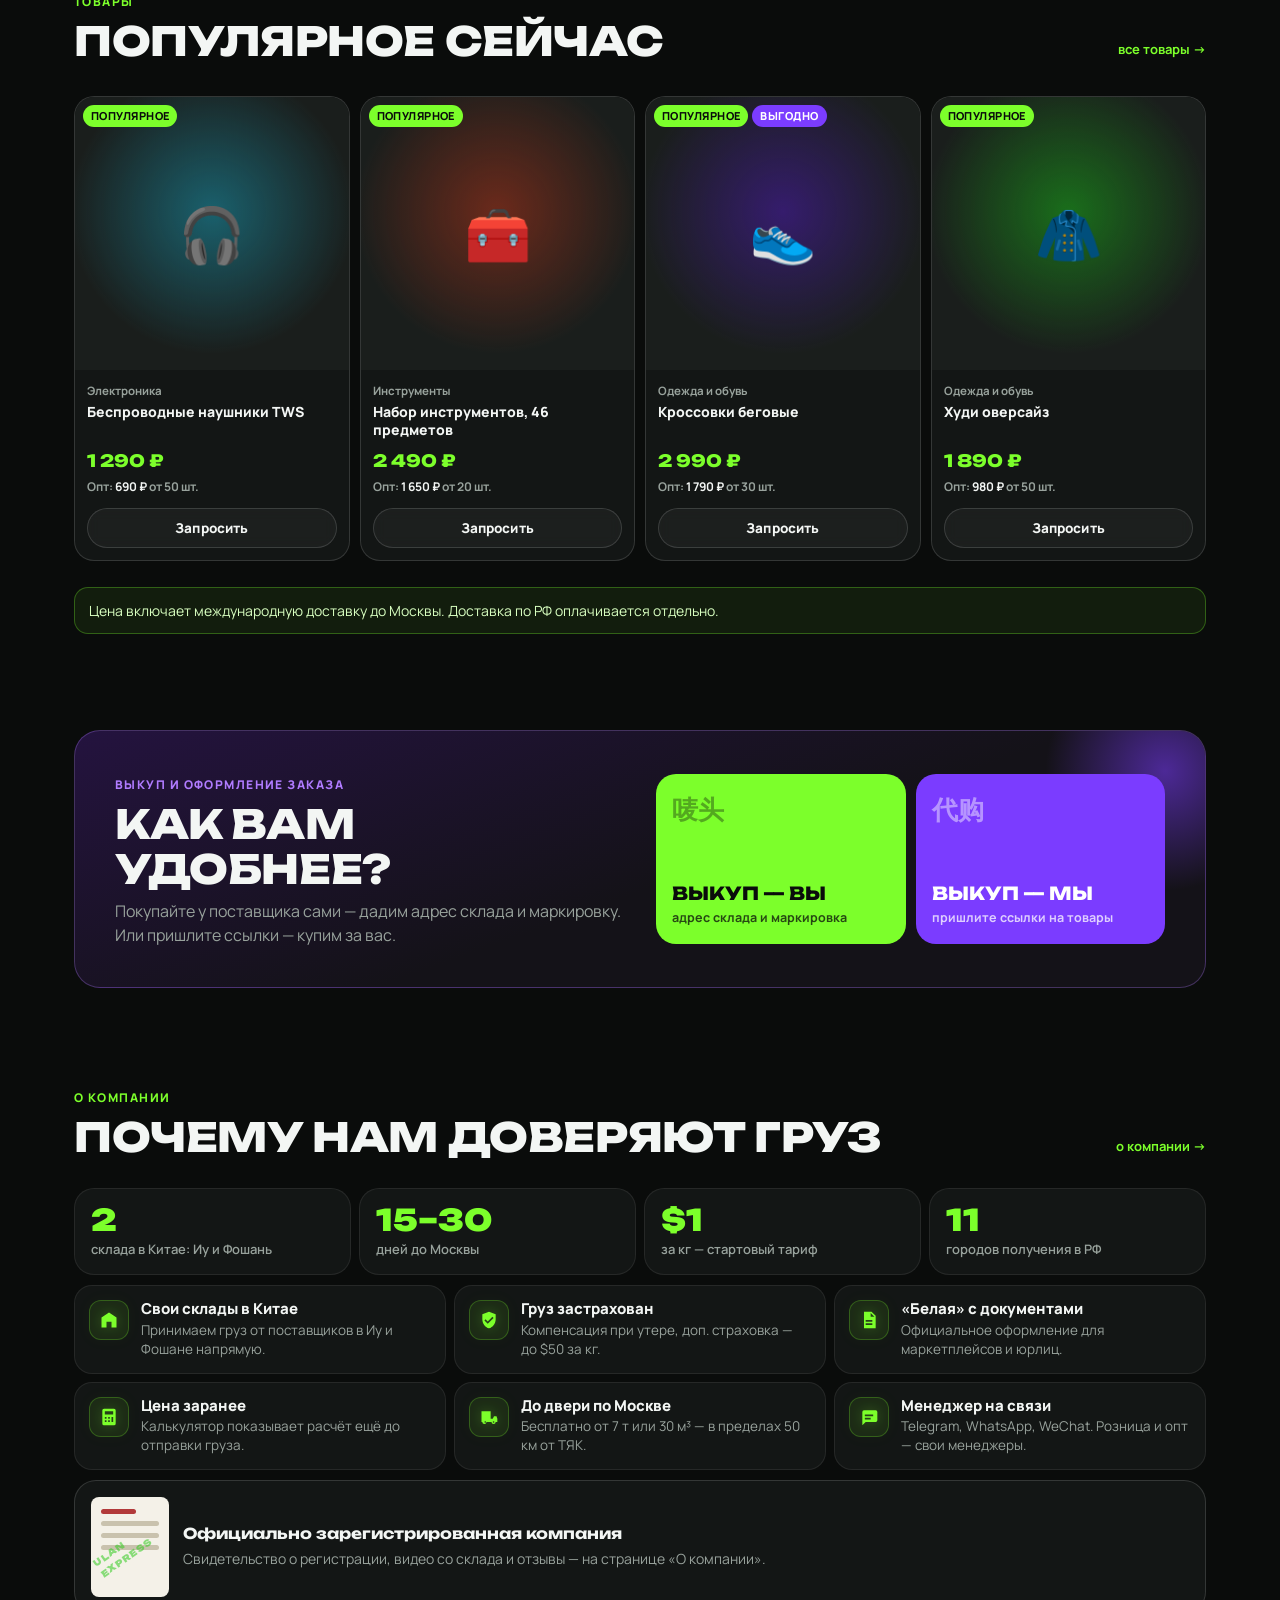
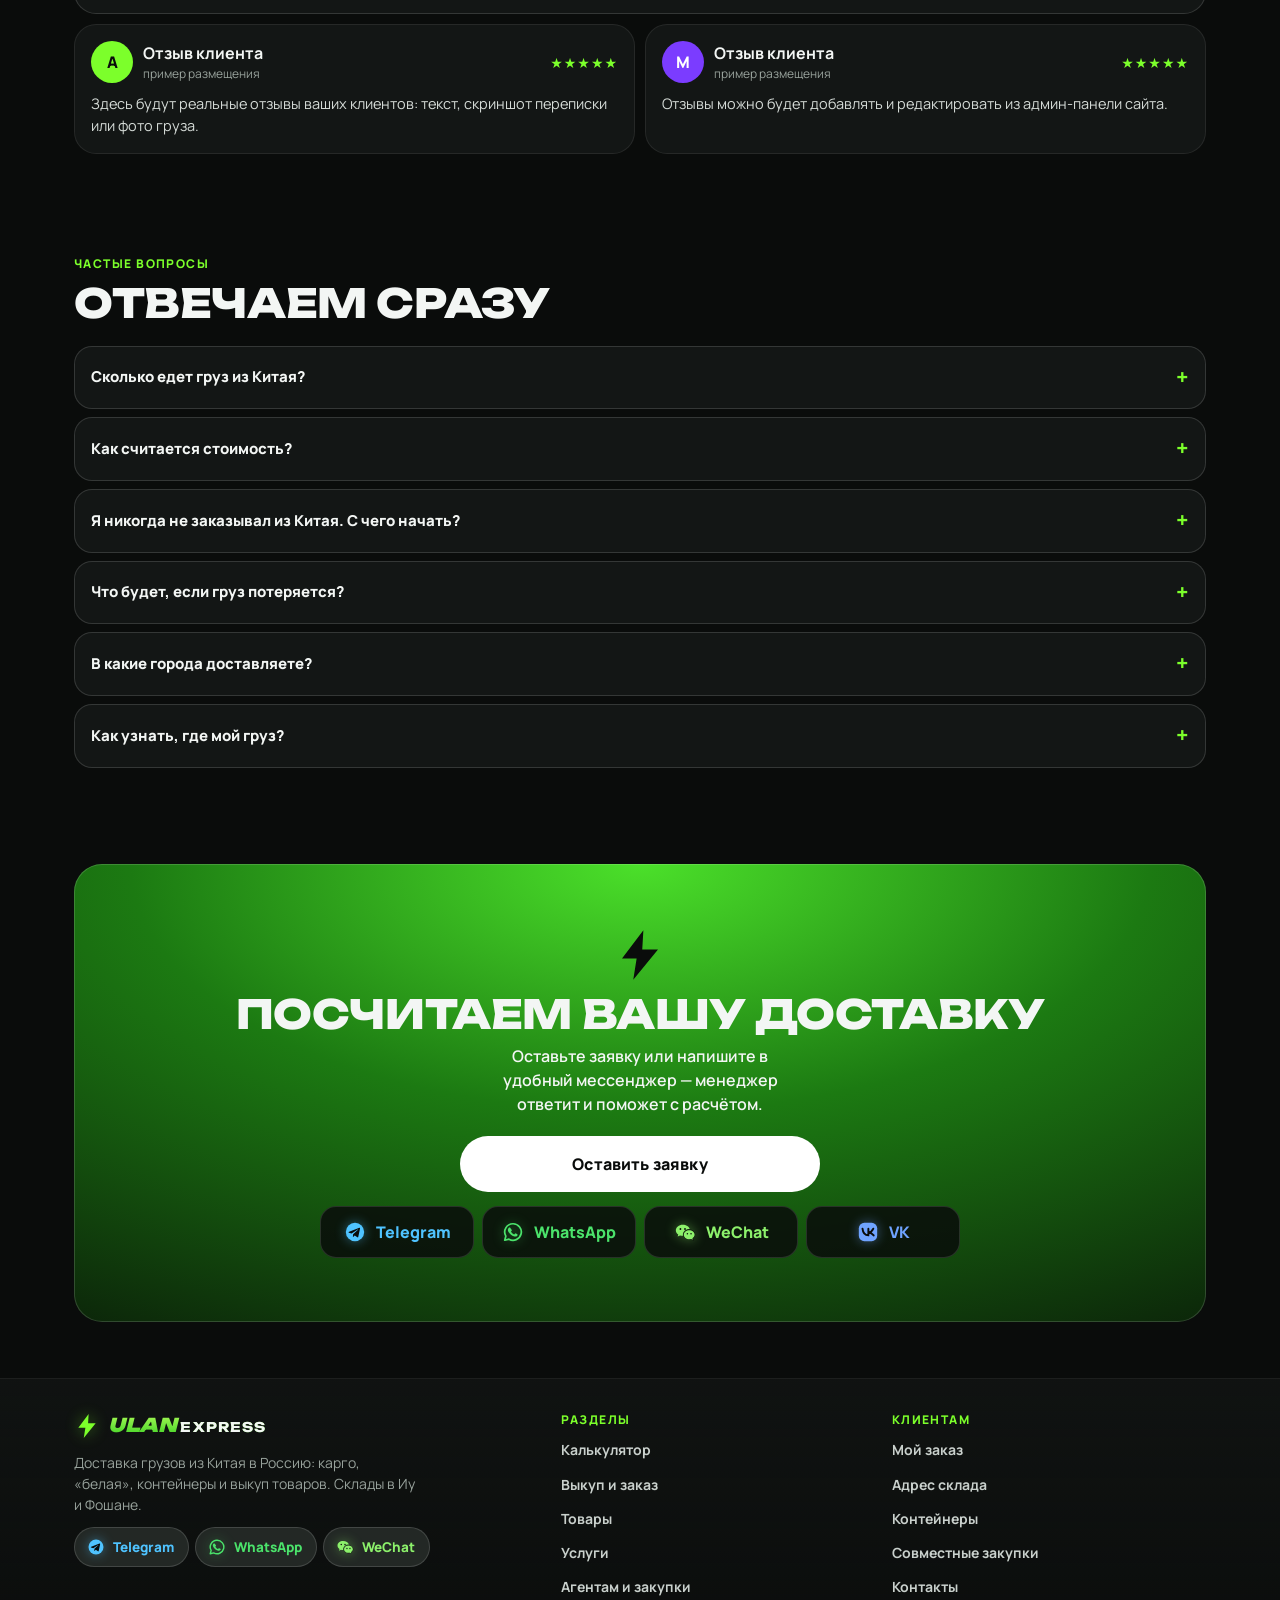
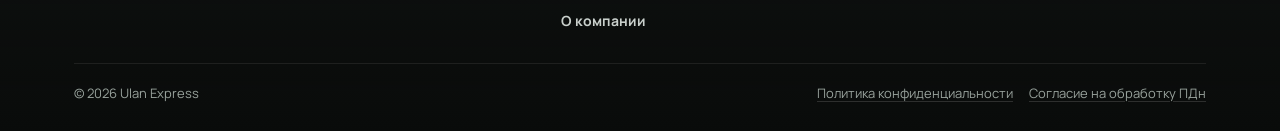
==== commit 97775163: "Add files via upload" ====
--- a/index.html
+++ b/index.html
@@ -1,254 +1,321 @@
-<!doctype html>
-<html lang="ru">
-<head>
-  <meta charset="utf-8">
-  <meta name="viewport" content="width=device-width, initial-scale=1, viewport-fit=cover">
-  <meta name="theme-color" content="#0A0C0B">
-  <title>Ulan Express — доставка грузов из Китая</title>
-  <meta name="description" content="Карго и белая доставка из Китая (Иу, Фошань) в Москву и регионы РФ. Калькулятор стоимости, выкуп товаров, маркировка груза, товары оптом.">
-  <meta property="og:title" content="Ulan Express — доставка грузов из Китая">
-  <meta property="og:description" content="Рассчитайте доставку из Китая за минуту: Иу и Фошань → Москва и регионы РФ.">
-  <link rel="icon" href="data:image/svg+xml,%3Csvg xmlns='http://www.w3.org/2000/svg' viewBox='0 0 64 64'%3E%3Crect width='64' height='64' rx='16' fill='%230A0C0B'/%3E%3Cpath d='M36 6 14 36h14l-4 22 26-32H36z' fill='%237CFF2B'/%3E%3C/svg%3E">
-  <link rel="preconnect" href="https://fonts.googleapis.com">
-  <link rel="preconnect" href="https://fonts.gstatic.com" crossorigin>
-  <link href="https://fonts.googleapis.com/css2?family=Manrope:wght@400;500;600;700;800&family=Unbounded:wght@500;700;800;900&display=swap" rel="stylesheet">
-  <link rel="stylesheet" href="style.css">
-</head>
-<body data-page="home">
-
-<main>
-
-  <!-- ============ HERO ============ -->
-  <section class="container hero-wrap">
-    <div class="hero">
-      <svg class="hero__bolts" viewBox="0 0 400 300" preserveAspectRatio="none" aria-hidden="true">
-        <path d="M62 -10 L84 34 L70 38 L98 92 L80 96 L112 150 L96 156 L132 230 L118 236 L146 310" />
-        <path d="M98 92 L132 112 L124 120 L152 138" class="thin" />
-        <path d="M338 -10 L318 30 L332 36 L300 92 L318 98 L286 158 L300 164 L270 236" />
-        <path d="M300 92 L270 104 L276 112 L250 126" class="thin" />
-        <path d="M214 -10 L224 26 L212 30 L232 70 L222 74 L238 108" class="thin" />
-      </svg>
-      <div class="hero__glow" aria-hidden="true"></div>
-
-      <div class="hero__content">
-        <span class="badge"><i class="dot"></i>Иу · Фошань → Москва и регионы РФ</span>
-        <h1 class="hero__title">Доставка<br>из Китая <em>без головной боли</em></h1>
-        <p class="hero__lead">Карго и «белая» доставка, выкуп товаров с 1688 и Taobao, контейнеры и товары оптом.</p>
-        <div class="hero__cta">
-          <a href="calc.html" class="btn btn--neon">Рассчитать стоимость</a>
-          <a href="buyout.html" class="btn btn--ghost">Выкуп и заказ</a>
-        </div>
-      </div>
-
-      <div class="hero__art" aria-hidden="true">
-        <svg viewBox="0 0 220 200" class="box">
-          <defs>
-            <linearGradient id="bTop" x1="0" x2="1"><stop offset="0" stop-color="#E9C48A"/><stop offset="1" stop-color="#D4A564"/></linearGradient>
-            <linearGradient id="bLeft" x1="0" x2="0" y1="0" y2="1"><stop offset="0" stop-color="#C48E4C"/><stop offset="1" stop-color="#9C6B33"/></linearGradient>
-            <linearGradient id="bRight" x1="0" x2="0" y1="0" y2="1"><stop offset="0" stop-color="#B07A3C"/><stop offset="1" stop-color="#7E5225"/></linearGradient>
-          </defs>
-          <polygon points="110,20 200,62 110,104 20,62" fill="url(#bTop)"/>
-          <polygon points="20,62 110,104 110,190 20,148" fill="url(#bLeft)"/>
-          <polygon points="200,62 110,104 110,190 200,148" fill="url(#bRight)"/>
-          <polygon points="62,42 152,84 152,98 62,56" fill="#F3DDB5" opacity=".8"/>
-          <g transform="matrix(.9 .42 0 1 30 92)">
-            <rect x="0" y="0" width="62" height="34" rx="4" fill="#0A0C0B"/>
-            <text x="31" y="15" text-anchor="middle" font-family="Unbounded,sans-serif" font-size="9" font-weight="800" fill="#7CFF2B">唛头</text>
-            <text x="31" y="27" text-anchor="middle" font-family="Unbounded,sans-serif" font-size="7.5" font-weight="700" fill="#fff">UE-4521</text>
-          </g>
-        </svg>
-        <div class="hero__tag">от <b>$1</b>/кг</div>
-      </div>
-    </div>
-
-    <div class="tip" aria-live="polite">
-      <span class="tip__label">Совет дня</span>
-      <span class="tip__text" id="tipText">Плотность от 100 кг/м³ — считаем по весу, меньше — по объёму</span>
-    </div>
-
-    <div class="tiles">
-      <a href="buyout.html#self" class="tile">
-        <svg viewBox="0 0 24 24" aria-hidden="true"><path d="M12 2a7 7 0 0 0-7 7c0 5.2 7 13 7 13s7-7.8 7-13a7 7 0 0 0-7-7zm0 9.5A2.5 2.5 0 1 1 12 6.5a2.5 2.5 0 0 1 0 5z"/></svg>
-        <span>Адрес склада</span>
-      </a>
-      <a href="calc.html#container" class="tile">
-        <svg viewBox="0 0 24 24" aria-hidden="true"><path d="M2 6h20v12H2zm2 2v8h2V8zm4 0v8h2V8zm4 0v8h2V8zm4 0v8h2V8z"/></svg>
-        <span>Контейнеры</span>
-      </a>
-      <a href="agents.html#groups" class="tile">
-        <svg viewBox="0 0 24 24" aria-hidden="true"><path d="M9 11a4 4 0 1 0 0-8 4 4 0 0 0 0 8zm8 0a3 3 0 1 0 0-6 3 3 0 0 0 0 6zM1 20c0-3.3 3.6-6 8-6s8 2.7 8 6v1H1zm17.5 1v-1c0-1.9-.8-3.6-2.2-4.9 3.5.3 6.7 2.1 6.7 4.9v1z"/></svg>
-        <span>Совместные закупки</span>
-      </a>
-      <a href="order.html" class="tile">
-        <svg viewBox="0 0 24 24" aria-hidden="true"><path d="M10 2a8 8 0 1 0 4.9 14.3l5.4 5.4 1.4-1.4-5.4-5.4A8 8 0 0 0 10 2zm0 2a6 6 0 1 1 0 12 6 6 0 0 1 0-12z"/></svg>
-        <span>Мой заказ</span>
-      </a>
-    </div>
-  </section>
-
-  <!-- ============ BENTO: 4 раздела меню ============ -->
-  <section class="container section">
-    <div class="bento">
-      <a href="calc.html" class="card card--violet card--tall">
-        <h2 class="card__title">Рассчитать<br>доставку</h2>
-        <p class="card__text">Карго, «белая» и контейнеры — цена за минуту</p>
-        <div class="card__art kettle" aria-hidden="true">
-          <svg viewBox="0 0 120 120">
-            <defs><linearGradient id="kg" x1="0" x2="1" y1="0" y2="1"><stop offset="0" stop-color="#F2F2F2"/><stop offset=".55" stop-color="#9DA3A8"/><stop offset="1" stop-color="#4C5257"/></linearGradient></defs>
-            <path d="M40 40c0-22 40-22 40 0" fill="none" stroke="#C9CDD1" stroke-width="10" stroke-linecap="round"/>
-            <path d="M24 56c4-12 18-18 36-18s32 6 36 18l8 46c1 8-5 14-13 14H29c-8 0-14-6-13-14z" fill="url(#kg)"/>
-            <text x="60" y="92" text-anchor="middle" font-family="Unbounded,sans-serif" font-weight="800" font-size="17" fill="#3A3F44" opacity=".8">1KG</text>
-          </svg>
-        </div>
-        <span class="card__arrow" aria-hidden="true">→</span>
-      </a>
-
-      <a href="buyout.html" class="card card--neon">
-        <h2 class="card__title">Выкуп<br>и заказ</h2>
-        <p class="card__text">Выкупите сами или поручите нам</p>
-        <div class="card__art pin" aria-hidden="true">
-          <svg viewBox="0 0 120 90">
-            <path d="M6 70 C30 50 40 80 62 58 S96 30 114 40" fill="none" stroke="#0A0C0B" stroke-width="3" stroke-dasharray="6 6" opacity=".55"/>
-            <circle cx="6" cy="70" r="5" fill="#0A0C0B"/>
-            <path d="M92 4a16 16 0 0 0-16 16c0 12 16 30 16 30s16-18 16-30A16 16 0 0 0 92 4z" fill="#0A0C0B"/>
-            <circle cx="92" cy="20" r="6" fill="#7CFF2B"/>
-          </svg>
-        </div>
-        <span class="card__arrow" aria-hidden="true">→</span>
-      </a>
-
-      <a href="products.html" class="card card--dark">
-        <h2 class="card__title">Товары</h2>
-        <p class="card__text">Популярное из Китая в розницу и оптом</p>
-        <div class="chips-mini" aria-hidden="true"><span>零售</span><span>批发</span></div>
-        <span class="card__arrow" aria-hidden="true">→</span>
-      </a>
-
-      <a href="agents.html" class="card card--container">
-        <h2 class="card__title">Агентам и<br>совместные закупки</h2>
-        <p class="card__text">Приводите клиентов и получайте процент. Объединяйтесь в группы 拼货</p>
-        <div class="card__art plane" aria-hidden="true">
-          <svg viewBox="0 0 120 80">
-            <path d="M8 52 112 14c4-1 7 3 4 6L76 52l-6 22-10-16-22 6z" fill="#0A0C0B" opacity=".9"/>
-            <path d="M60 58 76 52" stroke="#7CFF2B" stroke-width="2"/>
-          </svg>
-        </div>
-        <span class="card__arrow" aria-hidden="true">→</span>
-      </a>
-    </div>
-  </section>
-
-  <!-- ============ КАРГО ИЛИ БЕЛАЯ ============ -->
-  <section class="container section">
-    <div class="section__head">
-      <span class="eyebrow">Способы доставки</span>
-      <h2 class="h2">Карго или «белая»?</h2>
-      <p class="muted">Посчитайте оба варианта в калькуляторе — менеджер поможет выбрать.</p>
-    </div>
-    <div class="compare">
-      <article class="cmp">
-        <div class="cmp__top"><h3 class="h3">Карго</h3><span class="cmp__price">от $1/кг</span></div>
-        <ul>
-          <li>Быстро и недорого для сборных грузов</li>
-          <li>Москва и 10 городов РФ</li>
-          <li>Бесплатно до двери от 7 т или 30 м³</li>
-          <li>Срок 15–30 дней</li>
-        </ul>
-        <a href="calc.html#cargo" class="btn btn--neon btn--block">Рассчитать Карго</a>
-      </article>
-      <article class="cmp cmp--white">
-        <div class="cmp__top"><h3 class="h3">«Белая»</h3><span class="cmp__price">с документами</span></div>
-        <ul>
-          <li>Официальное таможенное оформление</li>
-          <li>Выкуп через ВТБ Шанхай</li>
-          <li>Для маркетплейсов и юрлиц</li>
-          <li>До СВХ Москва</li>
-        </ul>
-        <a href="calc.html#white" class="btn btn--ghost btn--block">Рассчитать «Белую»</a>
-      </article>
-    </div>
-  </section>
-
-  <!-- ============ ПОПУЛЯРНЫЕ ТОВАРЫ ============ -->
-  <section class="section">
-    <div class="container section__head section__head--row">
-      <div>
-        <span class="eyebrow">Товары</span>
-        <h2 class="h2">Популярное сейчас</h2>
-      </div>
-      <a href="products.html" class="swipe-hint" style="color:var(--neon)">все товары →</a>
-    </div>
-    <div class="rail prail" tabindex="0" aria-label="Популярные товары" data-products="popular"></div>
-    <div class="container"><p class="note note--ok">Цена включает международную доставку до Москвы. Доставка по РФ оплачивается отдельно.</p></div>
-  </section>
-
-  <!-- ============ ВЫКУП ============ -->
-  <section class="container section">
-    <div class="buyout">
-      <div class="buyout__text">
-        <span class="eyebrow">Выкуп и оформление заказа</span>
-        <h2 class="h2">Как вам удобнее?</h2>
-        <p class="muted">Покупайте у поставщика сами — дадим адрес склада и маркировку. Или пришлите ссылки — купим за вас.</p>
-      </div>
-      <div class="buyout__modes">
-        <a href="buyout.html#self" class="mode">
-          <span class="mode__zh">唛头</span>
-          <strong>Выкуп — вы</strong>
-          <small>адрес склада и маркировка</small>
-        </a>
-        <a href="buyout.html#us" class="mode mode--alt">
-          <span class="mode__zh">代购</span>
-          <strong>Выкуп — мы</strong>
-          <small>пришлите ссылки на товары</small>
-        </a>
-      </div>
-    </div>
-  </section>
-
-  <!-- ============ О КОМПАНИИ (кратко) ============ -->
-  <section class="container section">
-    <div class="section__head section__head--row">
-      <div>
-        <span class="eyebrow">О компании</span>
-        <h2 class="h2">Нам доверяют груз</h2>
-      </div>
-      <a href="about.html" class="swipe-hint" style="color:var(--neon)">подробнее →</a>
-    </div>
-    <div class="stats">
-      <div class="stat"><b>2</b><span>склада в Китае: Иу и Фошань</span></div>
-      <div class="stat"><b>15–30</b><span>дней до Москвы</span></div>
-      <div class="stat"><b>$1</b><span>за кг — стартовый тариф</span></div>
-      <div class="stat"><b>11</b><span>городов получения в РФ</span></div>
-    </div>
-    <div class="reviews">
-      <article class="review">
-        <div class="review__head"><span class="avatar">А</span><div><b>Отзыв клиента</b><small>пример размещения</small></div><span class="stars" aria-label="5 из 5">★★★★★</span></div>
-        <p>Здесь будут реальные отзывы ваших клиентов: текст, скриншот переписки или фото груза.</p>
-      </article>
-      <article class="review">
-        <div class="review__head"><span class="avatar avatar--violet">М</span><div><b>Отзыв клиента</b><small>пример размещения</small></div><span class="stars" aria-label="5 из 5">★★★★★</span></div>
-        <p>Отзывы можно будет добавлять и редактировать из админ-панели сайта.</p>
-      </article>
-    </div>
-  </section>
-
-  <!-- ============ CTA ============ -->
-  <section class="container section" id="contacts">
-    <div class="cta">
-      <svg class="cta__bolt" viewBox="0 0 24 24" aria-hidden="true"><path d="M13.5 1 4 13.5h6.5L9 23l11-13.5h-7z"/></svg>
-      <h2 class="h2">Остались вопросы?</h2>
-      <p>Напишите нам в удобный мессенджер — ответим и поможем с расчётом.</p>
-      <div class="socials">
-        <a href="https://t.me/ulanexpress_Logistics" target="_blank" rel="noopener" class="soc soc--tg">Telegram</a>
-        <a href="#" class="soc soc--wa" data-toast="Ссылка на WhatsApp появится после согласования">WhatsApp</a>
-        <a href="#" class="soc soc--wc" data-toast="Здесь будет QR-код WeChat">WeChat</a>
-        <a href="#" class="soc soc--vk" data-toast="Ссылка на VK появится после согласования">VK</a>
-      </div>
-    </div>
-  </section>
-
-</main>
-
-<script src="app.js"></script>
-</body>
-</html>
+<!doctype html>
+<html lang="ru">
+<head>
+  <meta charset="utf-8">
+  <meta name="viewport" content="width=device-width, initial-scale=1, viewport-fit=cover">
+  <meta name="theme-color" content="#0A0C0B">
+  <title>Ulan Express — доставка грузов из Китая</title>
+  <meta name="description" content="Карго и белая доставка из Китая (Иу, Фошань) в Москву и регионы РФ. Калькулятор стоимости, выкуп товаров, маркировка груза, товары оптом.">
+  <meta property="og:title" content="Ulan Express — доставка грузов из Китая">
+  <meta property="og:description" content="Рассчитайте доставку из Китая за минуту: Иу и Фошань → Москва и регионы РФ.">
+  <link rel="icon" href="data:image/svg+xml,%3Csvg xmlns='http://www.w3.org/2000/svg' viewBox='0 0 64 64'%3E%3Crect width='64' height='64' rx='16' fill='%230A0C0B'/%3E%3Cpath d='M36 6 14 36h14l-4 22 26-32H36z' fill='%237CFF2B'/%3E%3C/svg%3E">
+  <link rel="preconnect" href="https://fonts.googleapis.com">
+  <link rel="preconnect" href="https://fonts.gstatic.com" crossorigin>
+  <link href="https://fonts.googleapis.com/css2?family=Manrope:wght@400;500;600;700;800&family=Unbounded:wght@500;700;800;900&display=swap" rel="stylesheet">
+  <link rel="stylesheet" href="style.css">
+</head>
+<body data-page="home">
+
+<main>
+
+  <!-- ============ HERO ============ -->
+  <section class="container hero-wrap">
+    <div class="hero">
+      <svg class="hero__bolts" viewBox="0 0 400 300" preserveAspectRatio="none" aria-hidden="true">
+        <path d="M62 -10 L84 34 L70 38 L98 92 L80 96 L112 150 L96 156 L132 230 L118 236 L146 310" />
+        <path d="M98 92 L132 112 L124 120 L152 138" class="thin" />
+        <path d="M338 -10 L318 30 L332 36 L300 92 L318 98 L286 158 L300 164 L270 236" />
+        <path d="M300 92 L270 104 L276 112 L250 126" class="thin" />
+        <path d="M214 -10 L224 26 L212 30 L232 70 L222 74 L238 108" class="thin" />
+      </svg>
+      <div class="hero__glow" aria-hidden="true"></div>
+
+      <div class="hero__content">
+        <span class="badge"><i class="dot"></i>Иу · Фошань → Москва и регионы РФ</span>
+        <h1 class="hero__title">Доставка<br>из Китая <em>без головной боли</em></h1>
+        <p class="hero__lead">Ulan Express — логистическая компания со своими складами в Китае. Привезём груз в Москву и 10 городов РФ, выкупим товар у поставщика и оформим документы.</p>
+        <div class="hero__cta">
+          <a href="calc.html" class="btn btn--neon">Рассчитать стоимость</a>
+          <a href="buyout.html" class="btn btn--ghost">Выкуп и заказ</a>
+        </div>
+        <ul class="hero__proof">
+          <li>Склады в Иу и Фошане</li>
+          <li>Карго и «белая» с документами</li>
+          <li>Страховка груза</li>
+        </ul>
+      </div>
+
+      <div class="hero__art" aria-hidden="true">
+        <svg viewBox="0 0 220 200" class="box">
+          <defs>
+            <linearGradient id="bTop" x1="0" x2="1"><stop offset="0" stop-color="#E9C48A"/><stop offset="1" stop-color="#D4A564"/></linearGradient>
+            <linearGradient id="bLeft" x1="0" x2="0" y1="0" y2="1"><stop offset="0" stop-color="#C48E4C"/><stop offset="1" stop-color="#9C6B33"/></linearGradient>
+            <linearGradient id="bRight" x1="0" x2="0" y1="0" y2="1"><stop offset="0" stop-color="#B07A3C"/><stop offset="1" stop-color="#7E5225"/></linearGradient>
+          </defs>
+          <polygon points="110,20 200,62 110,104 20,62" fill="url(#bTop)"/>
+          <polygon points="20,62 110,104 110,190 20,148" fill="url(#bLeft)"/>
+          <polygon points="200,62 110,104 110,190 200,148" fill="url(#bRight)"/>
+          <polygon points="62,42 152,84 152,98 62,56" fill="#F3DDB5" opacity=".8"/>
+          <g transform="matrix(.9 .42 0 1 30 92)">
+            <rect x="0" y="0" width="62" height="34" rx="4" fill="#0A0C0B"/>
+            <text x="31" y="15" text-anchor="middle" font-family="Unbounded,sans-serif" font-size="9" font-weight="800" fill="#7CFF2B">唛头</text>
+            <text x="31" y="27" text-anchor="middle" font-family="Unbounded,sans-serif" font-size="7.5" font-weight="700" fill="#fff">UE-4521</text>
+          </g>
+        </svg>
+        <div class="hero__tag">от <b>$1</b>/кг</div>
+      </div>
+    </div>
+
+    <div class="tip" aria-live="polite">
+      <span class="tip__label">Совет дня</span>
+      <span class="tip__text" id="tipText">Плотность от 100 кг/м³ — считаем по весу, меньше — по объёму</span>
+    </div>
+
+    <div class="tiles">
+      <a href="buyout.html#self" class="tile">
+        <svg viewBox="0 0 24 24" aria-hidden="true"><path d="M12 2a7 7 0 0 0-7 7c0 5.2 7 13 7 13s7-7.8 7-13a7 7 0 0 0-7-7zm0 9.5A2.5 2.5 0 1 1 12 6.5a2.5 2.5 0 0 1 0 5z"/></svg>
+        <span>Адрес склада</span>
+      </a>
+      <a href="calc.html#container" class="tile">
+        <svg viewBox="0 0 24 24" aria-hidden="true"><path d="M2 6h20v12H2zm2 2v8h2V8zm4 0v8h2V8zm4 0v8h2V8zm4 0v8h2V8z"/></svg>
+        <span>Контейнеры</span>
+      </a>
+      <a href="agents.html#groups" class="tile">
+        <svg viewBox="0 0 24 24" aria-hidden="true"><path d="M9 11a4 4 0 1 0 0-8 4 4 0 0 0 0 8zm8 0a3 3 0 1 0 0-6 3 3 0 0 0 0 6zM1 20c0-3.3 3.6-6 8-6s8 2.7 8 6v1H1zm17.5 1v-1c0-1.9-.8-3.6-2.2-4.9 3.5.3 6.7 2.1 6.7 4.9v1z"/></svg>
+        <span>Совместные закупки</span>
+      </a>
+      <a href="order.html" class="tile">
+        <svg viewBox="0 0 24 24" aria-hidden="true"><path d="M10 2a8 8 0 1 0 4.9 14.3l5.4 5.4 1.4-1.4-5.4-5.4A8 8 0 0 0 10 2zm0 2a6 6 0 1 1 0 12 6 6 0 0 1 0-12z"/></svg>
+        <span>Мой заказ</span>
+      </a>
+    </div>
+  </section>
+
+  <!-- ============ BENTO: 4 раздела меню ============ -->
+  <section class="container section">
+    <div class="bento">
+      <a href="calc.html" class="card card--violet card--tall">
+        <h2 class="card__title">Рассчитать<br>доставку</h2>
+        <p class="card__text">Карго, «белая» и контейнеры — цена за минуту</p>
+        <div class="card__art kettle" aria-hidden="true">
+          <svg viewBox="0 0 120 120">
+            <defs><linearGradient id="kg" x1="0" x2="1" y1="0" y2="1"><stop offset="0" stop-color="#F2F2F2"/><stop offset=".55" stop-color="#9DA3A8"/><stop offset="1" stop-color="#4C5257"/></linearGradient></defs>
+            <path d="M40 40c0-22 40-22 40 0" fill="none" stroke="#C9CDD1" stroke-width="10" stroke-linecap="round"/>
+            <path d="M24 56c4-12 18-18 36-18s32 6 36 18l8 46c1 8-5 14-13 14H29c-8 0-14-6-13-14z" fill="url(#kg)"/>
+            <text x="60" y="92" text-anchor="middle" font-family="Unbounded,sans-serif" font-weight="800" font-size="17" fill="#3A3F44" opacity=".8">1KG</text>
+          </svg>
+        </div>
+        <span class="card__arrow" aria-hidden="true">→</span>
+      </a>
+
+      <a href="buyout.html" class="card card--neon">
+        <h2 class="card__title">Выкуп<br>и заказ</h2>
+        <p class="card__text">Выкупите сами или поручите нам</p>
+        <div class="card__art pin" aria-hidden="true">
+          <svg viewBox="0 0 120 90">
+            <path d="M6 70 C30 50 40 80 62 58 S96 30 114 40" fill="none" stroke="#0A0C0B" stroke-width="3" stroke-dasharray="6 6" opacity=".55"/>
+            <circle cx="6" cy="70" r="5" fill="#0A0C0B"/>
+            <path d="M92 4a16 16 0 0 0-16 16c0 12 16 30 16 30s16-18 16-30A16 16 0 0 0 92 4z" fill="#0A0C0B"/>
+            <circle cx="92" cy="20" r="6" fill="#7CFF2B"/>
+          </svg>
+        </div>
+        <span class="card__arrow" aria-hidden="true">→</span>
+      </a>
+
+      <a href="products.html" class="card card--dark">
+        <h2 class="card__title">Товары</h2>
+        <p class="card__text">Популярное из Китая в розницу и оптом</p>
+        <div class="chips-mini" aria-hidden="true"><span>零售</span><span>批发</span></div>
+        <span class="card__arrow" aria-hidden="true">→</span>
+      </a>
+
+      <a href="agents.html" class="card card--container">
+        <h2 class="card__title">Агентам и<br>совместные закупки</h2>
+        <p class="card__text">Приводите клиентов и получайте процент. Объединяйтесь в группы 拼货</p>
+        <div class="card__art plane" aria-hidden="true">
+          <svg viewBox="0 0 120 80">
+            <path d="M8 52 112 14c4-1 7 3 4 6L76 52l-6 22-10-16-22 6z" fill="#0A0C0B" opacity=".9"/>
+            <path d="M60 58 76 52" stroke="#7CFF2B" stroke-width="2"/>
+          </svg>
+        </div>
+        <span class="card__arrow" aria-hidden="true">→</span>
+      </a>
+    </div>
+  </section>
+
+  <!-- ============ УСЛУГИ ============ -->
+  <section class="container section">
+    <div class="section__head section__head--row">
+      <div>
+        <span class="eyebrow">Услуги</span>
+        <h2 class="h2">Поможем не только с доставкой</h2>
+      </div>
+      <a href="services.html" class="swipe-hint" style="color:var(--neon)">все услуги →</a>
+    </div>
+    <div class="sgrid" data-services="hot"></div>
+    <a href="services.html" class="btn btn--ghost btn--block" style="margin-top:12px">Все услуги</a>
+  </section>
+
+  <!-- ============ КАК МЫ РАБОТАЕМ ============ -->
+  <section class="container section">
+    <div class="section__head">
+      <span class="eyebrow">Как мы работаем</span>
+      <h2 class="h2">От заявки до вашего склада</h2>
+      <p class="muted">Пять понятных шагов — на каждом вы знаете, где груз.</p>
+    </div>
+    <ol class="process">
+      <li><b>1</b><div><h3>Заявка и расчёт</h3><p>Считаете стоимость в калькуляторе или пишете менеджеру.</p></div></li>
+      <li><b>2</b><div><h3>Выкуп или отправка на склад</h3><p>Выкупаем товар за вас или поставщик везёт его на наш склад по вашей маркировке.</p></div></li>
+      <li><b>3</b><div><h3>Приёмка в Китае</h3><p>Принимаем груз на складе в Иу или Фошане и сообщаем вам.</p></div></li>
+      <li><b>4</b><div><h3>Доставка в Россию</h3><p>Карго за 15–30 дней или «белая» доставка с таможенным оформлением.</p></div></li>
+      <li><b>5</b><div><h3>Получение</h3><p>Забираете в Москве или регионе. По Москве от 7 т — бесплатно до двери.</p></div></li>
+    </ol>
+    <a href="calc.html" class="btn btn--neon btn--block btn--lg">Начать с расчёта</a>
+  </section>
+
+  <!-- ============ КАРГО ИЛИ БЕЛАЯ ============ -->
+  <section class="container section">
+    <div class="section__head">
+      <span class="eyebrow">Способы доставки</span>
+      <h2 class="h2">Карго или «белая»?</h2>
+      <p class="muted">Посчитайте оба варианта в калькуляторе — менеджер поможет выбрать.</p>
+    </div>
+    <div class="compare">
+      <article class="cmp">
+        <div class="cmp__top"><h3 class="h3">Карго</h3><span class="cmp__price">от $1/кг</span></div>
+        <ul>
+          <li>Быстро и недорого для сборных грузов</li>
+          <li>Москва и 10 городов РФ</li>
+          <li>Бесплатно до двери от 7 т или 30 м³</li>
+          <li>Срок 15–30 дней</li>
+        </ul>
+        <a href="calc.html#cargo" class="btn btn--neon btn--block">Рассчитать Карго</a>
+      </article>
+      <article class="cmp cmp--white">
+        <div class="cmp__top"><h3 class="h3">«Белая»</h3><span class="cmp__price">с документами</span></div>
+        <ul>
+          <li>Официальное таможенное оформление</li>
+          <li>Выкуп через ВТБ Шанхай</li>
+          <li>Для маркетплейсов и юрлиц</li>
+          <li>До СВХ Москва</li>
+        </ul>
+        <a href="calc.html#white" class="btn btn--ghost btn--block">Рассчитать «Белую»</a>
+      </article>
+    </div>
+  </section>
+
+  <!-- ============ ПОПУЛЯРНЫЕ ТОВАРЫ ============ -->
+  <section class="section">
+    <div class="container section__head section__head--row">
+      <div>
+        <span class="eyebrow">Товары</span>
+        <h2 class="h2">Популярное сейчас</h2>
+      </div>
+      <a href="products.html" class="swipe-hint" style="color:var(--neon)">все товары →</a>
+    </div>
+    <div class="rail prail" tabindex="0" aria-label="Популярные товары" data-products="popular"></div>
+    <div class="container"><p class="note note--ok">Цена включает международную доставку до Москвы. Доставка по РФ оплачивается отдельно.</p></div>
+  </section>
+
+  <!-- ============ ВЫКУП ============ -->
+  <section class="container section">
+    <div class="buyout">
+      <div class="buyout__text">
+        <span class="eyebrow">Выкуп и оформление заказа</span>
+        <h2 class="h2">Как вам удобнее?</h2>
+        <p class="muted">Покупайте у поставщика сами — дадим адрес склада и маркировку. Или пришлите ссылки — купим за вас.</p>
+      </div>
+      <div class="buyout__modes">
+        <a href="buyout.html#self" class="mode">
+          <span class="mode__zh">唛头</span>
+          <strong>Выкуп — вы</strong>
+          <small>адрес склада и маркировка</small>
+        </a>
+        <a href="buyout.html#us" class="mode mode--alt">
+          <span class="mode__zh">代购</span>
+          <strong>Выкуп — мы</strong>
+          <small>пришлите ссылки на товары</small>
+        </a>
+      </div>
+    </div>
+  </section>
+
+  <!-- ============ ПОЧЕМУ НАМ ДОВЕРЯЮТ ============ -->
+  <section class="container section">
+    <div class="section__head section__head--row">
+      <div>
+        <span class="eyebrow">О компании</span>
+        <h2 class="h2">Почему нам доверяют груз</h2>
+      </div>
+      <a href="about.html" class="swipe-hint" style="color:var(--neon)">о компании →</a>
+    </div>
+    <div class="stats">
+      <div class="stat"><b>2</b><span>склада в Китае: Иу и Фошань</span></div>
+      <div class="stat"><b>15–30</b><span>дней до Москвы</span></div>
+      <div class="stat"><b>$1</b><span>за кг — стартовый тариф</span></div>
+      <div class="stat"><b>11</b><span>городов получения в РФ</span></div>
+    </div>
+    <ul class="why">
+      <li class="why__item"><svg viewBox="0 0 24 24" aria-hidden="true"><path d="M3 21V9l9-6 9 6v12h-6v-7H9v7zm8-9h2v2h-2z"/></svg><div><h3>Свои склады в Китае</h3><p>Принимаем груз от поставщиков в Иу и Фошане напрямую.</p></div></li>
+      <li class="why__item"><svg viewBox="0 0 24 24" aria-hidden="true"><path d="M12 2 4 5v6c0 5 3.4 9.7 8 11 4.6-1.3 8-6 8-11V5zm-1.5 14.5-4-4 1.4-1.4 2.6 2.6 5.6-5.6 1.4 1.4z"/></svg><div><h3>Груз застрахован</h3><p>Компенсация при утере, доп. страховка — до $50 за кг.</p></div></li>
+      <li class="why__item"><svg viewBox="0 0 24 24" aria-hidden="true"><path d="M6 2h9l5 5v15H6zm8 1.5V8h4.5zM8 12v2h8v-2zm0 4v2h8v-2z"/></svg><div><h3>«Белая» с документами</h3><p>Официальное оформление для маркетплейсов и юрлиц.</p></div></li>
+      <li class="why__item"><svg viewBox="0 0 24 24" aria-hidden="true"><path d="M6 2h12a2 2 0 0 1 2 2v16a2 2 0 0 1-2 2H6a2 2 0 0 1-2-2V4a2 2 0 0 1 2-2zm1 3v4h10V5zm0 7v2h2v-2zm4 0v2h2v-2zm4 0v6h2v-6zm-8 4v2h2v-2zm4 0v2h2v-2z"/></svg><div><h3>Цена заранее</h3><p>Калькулятор показывает расчёт ещё до отправки груза.</p></div></li>
+      <li class="why__item"><svg viewBox="0 0 24 24" aria-hidden="true"><path d="M3 5h11v9h2.5l1.5-3h3l1 3v4h-2a2.5 2.5 0 0 1-5 0H9a2.5 2.5 0 0 1-5 0H3zm4.5 12a1 1 0 1 0 0 2 1 1 0 0 0 0-2zm10 0a1 1 0 1 0 0 2 1 1 0 0 0 0-2z"/></svg><div><h3>До двери по Москве</h3><p>Бесплатно от 7 т или 30 м³ — в пределах 50 км от ТЯК.</p></div></li>
+      <li class="why__item"><svg viewBox="0 0 24 24" aria-hidden="true"><path d="M4 4h16a2 2 0 0 1 2 2v10a2 2 0 0 1-2 2H8l-4 4V6a2 2 0 0 1 2-2zm3 5v2h10V9zm0 4v2h7v-2z"/></svg><div><h3>Менеджер на связи</h3><p>Telegram, WhatsApp, WeChat. Розница и опт — свои менеджеры.</p></div></li>
+    </ul>
+    <a href="about.html" class="license license--link">
+      <div class="license__doc" aria-hidden="true"><span></span><span></span><span></span><span></span><i class="license__wm">ULAN EXPRESS</i></div>
+      <div>
+        <h3 class="h3">Официально зарегистрированная компания</h3>
+        <p class="muted small">Свидетельство о регистрации, видео со склада и отзывы — на странице «О компании».</p>
+      </div>
+    </a>
+    <div class="reviews">
+      <article class="review">
+        <div class="review__head"><span class="avatar">А</span><div><b>Отзыв клиента</b><small>пример размещения</small></div><span class="stars" aria-label="5 из 5">★★★★★</span></div>
+        <p>Здесь будут реальные отзывы ваших клиентов: текст, скриншот переписки или фото груза.</p>
+      </article>
+      <article class="review">
+        <div class="review__head"><span class="avatar avatar--violet">М</span><div><b>Отзыв клиента</b><small>пример размещения</small></div><span class="stars" aria-label="5 из 5">★★★★★</span></div>
+        <p>Отзывы можно будет добавлять и редактировать из админ-панели сайта.</p>
+      </article>
+    </div>
+  </section>
+
+  <!-- ============ ЧАСТЫЕ ВОПРОСЫ ============ -->
+  <section class="container section" id="faq">
+    <div class="section__head">
+      <span class="eyebrow">Частые вопросы</span>
+      <h2 class="h2">Отвечаем сразу</h2>
+    </div>
+    <div class="cats faq" data-accordion>
+      <details class="cat"><summary><span>Сколько едет груз из Китая?</span></summary><p>Стандартная доставка Карго — 25–30 дней, быстрая 快陆 — 15–25 дней. Срок «белой» доставки зависит от таможенного оформления, менеджер назовёт его при расчёте.</p></details>
+      <details class="cat"><summary><span>Как считается стоимость?</span></summary><p>По плотности груза: от 100 кг/м³ — по весу, меньше — по объёму. Ставка зависит от категории товара. Точную сумму покажет <a href="calc.html">калькулятор</a>.</p></details>
+      <details class="cat"><summary><span>Я никогда не заказывал из Китая. С чего начать?</span></summary><p>Пришлите ссылки на товары в разделе <a href="buyout.html#us">«Выкуп — мы»</a>: мы выкупим товар у поставщика и доставим его. Менеджер подскажет на каждом шаге.</p></details>
+      <details class="cat"><summary><span>Что будет, если груз потеряется?</span></summary><p>Действует обязательное страхование — компенсация $3 за кг. С дополнительной страховкой (1–3% от стоимости груза) выплата — до $50 за кг.</p></details>
+      <details class="cat"><summary><span>В какие города доставляете?</span></summary><p>В Москву и 10 городов: Иркутск, Кемерово, Новосибирск, Омск, Челябинск, Уфа, Казань, Тольятти, Пенза, Рязань. В регионы — от 5 т, категории А и Б.</p></details>
+      <details class="cat"><summary><span>Как узнать, где мой груз?</span></summary><p>В разделе <a href="order.html">«Мой заказ»</a> — по телефону и маркировке. Там же можно добавить трек-номер от поставщика.</p></details>
+    </div>
+  </section>
+
+  <!-- ============ CTA ============ -->
+  <section class="container section" id="contacts">
+    <div class="cta">
+      <svg class="cta__bolt" viewBox="0 0 24 24" aria-hidden="true"><path d="M13.5 1 4 13.5h6.5L9 23l11-13.5h-7z"/></svg>
+      <h2 class="h2">Посчитаем вашу доставку</h2>
+      <p>Оставьте заявку или напишите в удобный мессенджер — менеджер ответит и поможет с расчётом.</p>
+      <button type="button" class="btn btn--light btn--lg cta__btn" data-modal="Расчёт доставки" data-eyebrow="Заявка" data-placeholder="Что за товар, вес или объём, город получения">Оставить заявку</button>
+      <div class="socials">
+        <a href="https://t.me/ulanexpress_Logistics" target="_blank" rel="noopener" class="soc soc--tg">Telegram</a>
+        <a href="#" class="soc soc--wa" data-toast="Ссылка на WhatsApp появится после согласования">WhatsApp</a>
+        <a href="#" class="soc soc--wc" data-toast="Здесь будет QR-код WeChat">WeChat</a>
+        <a href="#" class="soc soc--vk" data-toast="Ссылка на VK появится после согласования">VK</a>
+      </div>
+    </div>
+  </section>
+
+</main>
+
+<script src="app.js"></script>
+</body>
+</html>
--- a/style.css
+++ b/style.css
@@ -1,858 +1,1103 @@
-/* ==========================================================
-   Ulan Express — макет сайта (mobile-first)
-   Общие стили для всех страниц; блоки внутренних страниц — в конце файла
-   ========================================================== */
-
-:root {
-  --bg: #0A0C0B;
-  --surface: #131615;
-  --surface-2: #1A1E1C;
-  --surface-3: #232825;
-  --line: rgba(255, 255, 255, .08);
-  --line-2: rgba(255, 255, 255, .14);
-  --text: #F3F6F4;
-  --muted: #98A29C;
-
-  --neon: #7CFF2B;
-  --neon-2: #B6FF5C;
-  --neon-deep: #2FCB1E;
-  --neon-glow: rgba(124, 255, 43, .45);
-  --violet: #7B3CFF;
-  --violet-2: #B07BFF;
-  --warn: #FFC83D;
-  --danger: #FF5C6A;
-  --info: #5CC8FF;
-
-  --radius: 22px;
-  --radius-sm: 14px;
-  --gutter: 16px;
-  --tabbar-h: 68px;
-
-  --font-display: "Unbounded", "Arial Black", system-ui, sans-serif;
-  --font: "Manrope", system-ui, -apple-system, "Segoe UI", Roboto, "PingFang SC", "Microsoft YaHei", sans-serif;
-}
-
-*, *::before, *::after { box-sizing: border-box; }
-html { -webkit-text-size-adjust: 100%; scroll-behavior: smooth; scroll-padding-top: 76px; }
-body {
-  margin: 0;
-  background: var(--bg);
-  color: var(--text);
-  font-family: var(--font);
-  font-size: 16px;
-  line-height: 1.5;
-  -webkit-font-smoothing: antialiased;
-  overflow-x: hidden;
-  padding-bottom: calc(var(--tabbar-h) + env(safe-area-inset-bottom) + 12px);
-  background-image:
-    radial-gradient(600px 400px at 100% 0%, rgba(124, 255, 43, .07), transparent 60%),
-    radial-gradient(500px 500px at 0% 40%, rgba(123, 60, 255, .08), transparent 60%);
-  background-attachment: fixed;
-}
-body.no-scroll { overflow: hidden; }
-img, svg { display: block; max-width: 100%; }
-a { color: inherit; text-decoration: none; }
-button, input, select, textarea { font: inherit; color: inherit; }
-button { cursor: pointer; background: none; border: 0; padding: 0; }
-:focus-visible { outline: 2px solid var(--neon); outline-offset: 3px; border-radius: 8px; }
-[hidden] { display: none !important; }
-
-.container { width: 100%; max-width: 1180px; margin-inline: auto; padding-inline: var(--gutter); }
-.section { margin-top: 56px; }
-.section__head { margin-bottom: 20px; }
-.section__head--row { display: flex; align-items: end; justify-content: space-between; gap: 12px; }
-.eyebrow {
-  display: inline-block; margin-bottom: 8px;
-  font-size: 12px; font-weight: 800; letter-spacing: .12em; text-transform: uppercase;
-  color: var(--neon);
-}
-.h2 { font-family: var(--font-display); font-weight: 800; font-size: clamp(24px, 6.4vw, 40px); line-height: 1.12; margin: 0 0 8px; letter-spacing: -.01em; text-transform: uppercase; }
-.h3 { font-family: var(--font-display); font-weight: 700; font-size: 17px; line-height: 1.25; margin: 0 0 4px; }
-.muted { color: var(--muted); margin: 0; }
-.small { font-size: 14px; }
-.note { margin: 14px 0 0; padding: 12px 14px; border-radius: var(--radius-sm); background: rgba(255, 200, 61, .08); border: 1px solid rgba(255, 200, 61, .25); color: #FFE29A; font-size: 14px; }
-.link-sm { display: inline-block; margin-top: 10px; font-size: 14px; font-weight: 700; color: var(--neon); }
-
-/* ---------- Buttons ---------- */
-.btn {
-  display: inline-flex; align-items: center; justify-content: center; gap: 8px;
-  min-height: 50px; padding: 0 22px; border-radius: 999px;
-  font-weight: 800; font-size: 15px; letter-spacing: .01em;
-  transition: transform .15s ease, box-shadow .2s ease, background .2s ease;
-  -webkit-tap-highlight-color: transparent; white-space: nowrap;
-}
-.btn:active { transform: scale(.97); }
-.btn svg { width: 18px; height: 18px; fill: currentColor; }
-.btn--neon { background: var(--neon); color: #0A0C0B; box-shadow: 0 0 0 0 var(--neon-glow), 0 8px 28px -6px var(--neon-glow); }
-.btn--neon:hover { background: var(--neon-2); box-shadow: 0 10px 36px -4px var(--neon-glow); }
-.btn--ghost { border: 1.5px solid var(--line-2); background: rgba(255, 255, 255, .04); backdrop-filter: blur(6px); }
-.btn--ghost:hover { border-color: var(--neon); color: var(--neon); }
-.btn--light { background: #fff; color: #0A0C0B; }
-.btn--block { width: 100%; }
-.btn--lg { min-height: 56px; font-size: 16px; }
-.btn--sm { min-height: 40px; padding: 0 16px; font-size: 14px; }
-
-/* ---------- Header ---------- */
-.header {
-  position: sticky; top: 0; z-index: 50;
-  background: rgba(10, 12, 11, .78);
-  backdrop-filter: blur(14px) saturate(140%);
-  -webkit-backdrop-filter: blur(14px) saturate(140%);
-  border-bottom: 1px solid var(--line);
-}
-.header__inner { display: flex; align-items: center; justify-content: space-between; gap: 16px; height: 64px; }
-.logo { display: inline-flex; align-items: center; gap: 8px; }
-.logo__bolt { width: 26px; height: 26px; fill: var(--neon); filter: drop-shadow(0 0 8px var(--neon-glow)); }
-.logo__text {
-  font-family: var(--font-display); font-weight: 900; font-size: 19px; letter-spacing: -.02em; font-style: italic;
-  background: linear-gradient(180deg, var(--neon-2), var(--neon-deep));
-  -webkit-background-clip: text; background-clip: text; color: transparent;
-}
-.logo__text span { margin-left: 4px; color: var(--text); -webkit-text-fill-color: var(--text); font-weight: 700; font-size: .7em; letter-spacing: .08em; font-style: normal; }
-.nav { display: none; }
-.header__actions { display: flex; align-items: center; gap: 12px; }
-.lang { display: flex; align-items: center; gap: 2px; padding: 4px; border-radius: 999px; background: var(--surface-2); border: 1px solid var(--line); }
-.lang__btn { white-space: nowrap; min-width: 44px; height: 32px; padding: 0 10px; border-radius: 999px; font-weight: 800; font-size: 14px; color: var(--muted); transition: .2s; }
-.lang__btn.is-active { background: var(--neon); color: #0A0C0B; }
-.lang__sep { display: none; }
-.burger { width: 44px; height: 44px; border-radius: 50%; background: var(--surface-2); border: 1px solid var(--line); display: grid; place-content: center; gap: 4px; }
-.burger span { display: block; width: 18px; height: 2px; border-radius: 2px; background: var(--text); transition: .25s; }
-.burger.is-open span:nth-child(1) { transform: translateY(6px) rotate(45deg); }
-.burger.is-open span:nth-child(2) { opacity: 0; }
-.burger.is-open span:nth-child(3) { transform: translateY(-6px) rotate(-45deg); }
-
-.drawer {
-  position: fixed; inset: 64px 0 0; z-index: 45;
-  padding: 20px var(--gutter) calc(var(--tabbar-h) + 32px);
-  background: rgba(10, 12, 11, .97); backdrop-filter: blur(10px);
-  display: flex; flex-direction: column; gap: 20px; overflow-y: auto;
-  animation: fade .2s ease;
-}
-.drawer__nav { display: flex; flex-direction: column; }
-.drawer__nav a { padding: 16px 4px; font-family: var(--font-display); font-weight: 700; font-size: 20px; border-bottom: 1px solid var(--line); }
-.drawer__nav a:active { color: var(--neon); }
-
-/* ---------- Hero ---------- */
-.hero-wrap { margin-top: 16px; }
-.hero {
-  position: relative; overflow: hidden; isolation: isolate;
-  border-radius: 28px; padding: 24px 20px 0;
-  background:
-    radial-gradient(120% 90% at 85% 15%, #64FF2E 0%, #2DB81C 30%, #0E3D0A 62%, #07170A 100%);
-  box-shadow: 0 24px 60px -24px rgba(124, 255, 43, .5), inset 0 0 0 1px rgba(255, 255, 255, .12);
-  min-height: 460px; display: flex; flex-direction: column;
-}
-.hero__bolts { position: absolute; inset: 0; width: 100%; height: 100%; z-index: -1; }
-.hero__bolts path { fill: none; stroke: #F4FFE8; stroke-width: 3.2; stroke-linejoin: miter; stroke-linecap: round; filter: drop-shadow(0 0 4px #DFFFB8) drop-shadow(0 0 14px #7CFF2B) drop-shadow(0 0 28px #7CFF2B); opacity: .9; animation: flicker 4s infinite; }
-.hero__bolts path.thin { stroke-width: 1.8; opacity: .6; animation-delay: 1.3s; }
-.hero__bolts path:nth-child(2) { animation-delay: .7s; }
-.hero__glow { position: absolute; z-index: -1; width: 380px; height: 380px; right: -120px; bottom: -120px; border-radius: 50%; background: radial-gradient(circle, rgba(182, 255, 92, .55), transparent 65%); filter: blur(10px); }
-.hero__content { position: relative; z-index: 1; }
-.badge {
-  display: inline-flex; align-items: center; gap: 8px; padding: 7px 12px; border-radius: 999px;
-  background: rgba(10, 12, 11, .55); backdrop-filter: blur(6px);
-  font-size: 12.5px; font-weight: 700; border: 1px solid rgba(255, 255, 255, .15);
-}
-.dot { width: 8px; height: 8px; border-radius: 50%; background: var(--neon); box-shadow: 0 0 10px var(--neon); animation: pulse 1.6s infinite; }
-.hero__title {
-  margin: 16px 0 12px;
-  font-family: var(--font-display); font-weight: 900; text-transform: uppercase;
-  font-size: clamp(30px, 9.4vw, 64px); line-height: 1.02; letter-spacing: -.02em;
-  text-shadow: 0 2px 24px rgba(0, 0, 0, .35);
-}
-.hero__title em { font-style: normal; color: #0A0C0B; background: var(--neon-2); padding: 0 .18em; border-radius: .18em; box-decoration-break: clone; -webkit-box-decoration-break: clone; text-shadow: none; }
-.hero__lead { margin: 0 0 20px; max-width: 34ch; font-weight: 600; color: rgba(255, 255, 255, .9); }
-.hero__cta { display: flex; flex-wrap: wrap; gap: 10px; }
-.hero__cta .btn { flex: 1 1 auto; }
-.hero__cta .btn--neon { background: #0A0C0B; color: var(--neon); box-shadow: 0 10px 30px -10px rgba(0, 0, 0, .7); }
-.hero__cta .btn--ghost { border-color: rgba(255, 255, 255, .45); background: rgba(255, 255, 255, .1); }
-.hero__art { position: relative; margin-top: auto; align-self: flex-end; width: 62%; max-width: 280px; margin-right: -6px; }
-.box { filter: drop-shadow(0 26px 22px rgba(0, 0, 0, .55)); animation: float 5s ease-in-out infinite; }
-.hero__tag {
-  position: absolute; left: -54%; bottom: 26%;
-  padding: 10px 14px; border-radius: 16px;
-  background: rgba(10, 12, 11, .82); backdrop-filter: blur(6px);
-  font-family: var(--font-display); font-weight: 700; font-size: 14px; border: 1px solid rgba(255, 255, 255, .15);
-  transform: rotate(-6deg);
-}
-.hero__tag b { color: var(--neon); font-size: 22px; }
-
-/* ---------- Tip ---------- */
-.tip {
-  margin-top: 12px; display: flex; align-items: center; gap: 12px; min-height: 56px;
-  padding: 8px 14px 8px 8px; border-radius: 18px; background: var(--surface); border: 1px solid var(--line);
-}
-.tip__label { flex: none; padding: 8px 12px; border-radius: 12px; background: var(--surface-3); font-size: 13px; font-weight: 800; }
-.tip__text { font-size: 14px; font-weight: 600; line-height: 1.35; transition: opacity .3s, transform .3s; }
-.tip__text.is-out { opacity: 0; transform: translateY(6px); }
-
-/* ---------- Tiles ---------- */
-.tiles { margin-top: 12px; display: grid; grid-template-columns: repeat(4, 1fr); gap: 8px; }
-.tile {
-  display: flex; flex-direction: column; align-items: center; justify-content: center; gap: 8px;
-  min-height: 92px; padding: 12px 4px; border-radius: 18px; text-align: center;
-  background: var(--surface); border: 1px solid var(--line-2);
-  font-size: 12px; font-weight: 700; line-height: 1.2;
-  transition: border-color .2s, transform .15s;
-}
-.tile svg { width: 24px; height: 24px; fill: var(--neon); filter: drop-shadow(0 0 6px var(--neon-glow)); }
-.tile:active { transform: scale(.96); }
-.tile:hover { border-color: var(--neon); }
-
-/* ---------- Bento ---------- */
-.bento { display: grid; grid-template-columns: 1fr 1fr; gap: 10px; }
-.card {
-  position: relative; overflow: hidden; isolation: isolate;
-  min-height: 190px; padding: 16px; border-radius: var(--radius);
-  display: flex; flex-direction: column;
-  border: 1px solid var(--line-2);
-  transition: transform .15s ease, box-shadow .2s ease;
-}
-.card:active { transform: scale(.98); }
-.card__title { margin: 0; font-family: var(--font-display); font-weight: 800; font-size: 17px; line-height: 1.12; text-transform: uppercase; letter-spacing: -.01em; }
-.card__text { margin: 6px 0 0; font-size: 12.5px; font-weight: 600; opacity: .8; line-height: 1.35; max-width: 20ch; position: relative; z-index: 1; }
-.card__art { position: absolute; z-index: -1; right: -6px; bottom: -6px; width: 62%; }
-.card__arrow {
-  position: absolute; left: 16px; bottom: 14px; width: 34px; height: 34px; border-radius: 50%;
-  display: grid; place-items: center; font-weight: 800; background: rgba(255, 255, 255, .14); backdrop-filter: blur(4px);
-}
-.card--tall { grid-row: span 2; min-height: 390px; }
-.card--violet { background: linear-gradient(165deg, #2A2F33 0%, #1C1F24 45%, #4B1FB8 100%); }
-.card--violet::after { content: ""; position: absolute; inset: auto -30% -30% -30%; height: 60%; background: radial-gradient(closest-side, rgba(123, 60, 255, .8), transparent); z-index: -2; }
-.card--violet .card__art { width: 88%; right: -4px; bottom: 30px; }
-.card--neon { background: linear-gradient(150deg, #B6FF5C, #4BE02A 60%, #22A815); color: #0A0C0B; }
-.card--neon .card__arrow { background: rgba(10, 12, 11, .15); }
-.card--dark { background: linear-gradient(160deg, #1D2220, #0F1211); }
-.card--container { grid-column: span 2; min-height: 150px; background: linear-gradient(120deg, #2E2E2E 0%, #141414 45%, #1E5B12 100%); }
-.card--container .card__art { width: 42%; bottom: 18px; right: 12px; transform: rotate(-8deg); }
-.card--container .card__arrow { left: auto; right: 16px; bottom: auto; top: 16px; }
-.card--container .card__title { padding-right: 44px; }
-.card--container .card__art svg path:first-child { fill: var(--neon); opacity: 1; filter: drop-shadow(0 0 12px var(--neon-glow)); }
-.chips-mini { margin-top: auto; margin-bottom: 44px; display: flex; gap: 6px; }
-.chips-mini span { padding: 5px 10px; border-radius: 999px; background: rgba(124, 255, 43, .12); color: var(--neon); font-weight: 800; font-size: 13px; border: 1px solid rgba(124, 255, 43, .3); }
-.kettle svg { filter: drop-shadow(0 18px 18px rgba(0, 0, 0, .6)); }
-
-/* ---------- Forms ---------- */
-.calc, .panel {
-  display: flex; flex-direction: column; gap: 16px;
-  padding: 18px; border-radius: 26px;
-  background: linear-gradient(180deg, var(--surface), #0F1211);
-  border: 1px solid var(--line-2);
-}
-.grid-2 { display: grid; grid-template-columns: 1fr 1fr; gap: 10px; }
-.grid-2--stack { grid-template-columns: 1fr; }
-.grid-4 { display: grid; grid-template-columns: 1fr 1fr; gap: 10px; }
-.field { display: flex; flex-direction: column; gap: 6px; margin: 0; padding: 0; border: 0; min-width: 0; }
-.field__label { font-size: 13px; font-weight: 700; color: var(--muted); padding: 0; }
-.field__input {
-  width: 100%; min-height: 52px; padding: 12px 14px; border-radius: var(--radius-sm);
-  background: var(--surface-2); border: 1.5px solid var(--line-2);
-  font-size: 16px; font-weight: 700; outline: none; transition: border-color .2s, box-shadow .2s;
-  -webkit-appearance: none; appearance: none;
-}
-textarea.field__input { resize: vertical; font-weight: 500; }
-.field__input::placeholder { color: #5D6661; font-weight: 500; }
-.field__input:focus { border-color: var(--neon); box-shadow: 0 0 0 4px rgba(124, 255, 43, .15); }
-.field--sm .field__input { min-height: 46px; }
-.select { position: relative; display: block; }
-.select::after { content: ""; position: absolute; right: 16px; top: 50%; width: 9px; height: 9px; border-right: 2px solid var(--neon); border-bottom: 2px solid var(--neon); transform: translateY(-70%) rotate(45deg); pointer-events: none; }
-.select select { padding-right: 40px; }
-select option, select optgroup { background: #1A1E1C; color: var(--text); }
-
-/* segmented */
-.seg { display: grid; grid-auto-flow: column; grid-auto-columns: 1fr; gap: 4px; padding: 4px; border-radius: 16px; background: var(--surface-2); border: 1px solid var(--line); }
-.seg__btn, .seg__opt span {
-  display: flex; flex-direction: column; align-items: center; justify-content: center;
-  min-height: 46px; border-radius: 12px; font-weight: 800; font-size: 15px; color: var(--muted); transition: .2s; text-align: center; line-height: 1.2;
-}
-.seg__btn.is-active { background: var(--neon); color: #0A0C0B; box-shadow: 0 6px 20px -6px var(--neon-glow); }
-.seg__opt { position: relative; cursor: pointer; }
-.seg__opt input { position: absolute; opacity: 0; pointer-events: none; }
-.seg__opt small { font-size: 11.5px; font-weight: 600; opacity: .75; margin-top: 2px; }
-.seg__opt input:checked + span { background: var(--surface-3); color: var(--text); box-shadow: inset 0 0 0 1.5px var(--neon); }
-.seg__opt input:focus-visible + span { outline: 2px solid var(--neon); outline-offset: 2px; }
-.seg--sm .seg__opt span { min-height: 56px; }
-
-/* chips */
-.chips { display: flex; flex-wrap: wrap; gap: 8px; }
-.chip { position: relative; cursor: pointer; }
-.chip input { position: absolute; opacity: 0; pointer-events: none; }
-.chip span {
-  display: inline-flex; align-items: center; gap: 8px; min-height: 42px; padding: 8px 14px 8px 8px;
-  border-radius: 999px; background: var(--surface-2); border: 1.5px solid var(--line-2);
-  font-size: 13.5px; font-weight: 700; transition: .2s;
-}
-.chip b { display: grid; place-items: center; width: 26px; height: 26px; border-radius: 50%; background: var(--surface-3); font-family: var(--font-display); font-size: 12px; }
-.chip input:checked + span { border-color: var(--neon); background: rgba(124, 255, 43, .1); color: #fff; }
-.chip input:checked + span b { background: var(--neon); color: #0A0C0B; }
-.chip input:focus-visible + span { outline: 2px solid var(--neon); outline-offset: 2px; }
-.chip--warn span { padding-left: 14px; color: #FFE29A; }
-.chip--warn input:checked + span { border-color: var(--warn); background: rgba(255, 200, 61, .1); }
-
-/* helper */
-.helper { border-radius: var(--radius-sm); background: rgba(124, 255, 43, .05); border: 1px dashed rgba(124, 255, 43, .35); }
-.helper summary { padding: 12px 14px; font-size: 14px; font-weight: 700; color: var(--neon); cursor: pointer; list-style: none; }
-.helper summary::-webkit-details-marker { display: none; }
-.helper summary::before { content: "📦 "; }
-.helper__body { padding: 0 14px 14px; display: flex; flex-wrap: wrap; align-items: center; gap: 12px; }
-.helper__body .grid-4 { width: 100%; }
-.helper__out { font-weight: 800; color: var(--neon); }
-
-/* switch */
-.switch { display: flex; align-items: center; gap: 12px; cursor: pointer; font-weight: 700; min-height: 44px; }
-.switch input { position: absolute; opacity: 0; pointer-events: none; }
-.switch__track { position: relative; flex: none; width: 52px; height: 30px; border-radius: 999px; background: var(--surface-3); border: 1px solid var(--line-2); transition: .2s; }
-.switch__track::after { content: ""; position: absolute; top: 3px; left: 3px; width: 22px; height: 22px; border-radius: 50%; background: #fff; transition: .2s; }
-.switch input:checked + .switch__track { background: var(--neon); border-color: var(--neon); }
-.switch input:checked + .switch__track::after { transform: translateX(22px); background: #0A0C0B; }
-.switch input:focus-visible + .switch__track { outline: 2px solid var(--neon); outline-offset: 2px; }
-.ins-value { margin-top: 10px; }
-
-/* result */
-.result {
-  position: relative; overflow: hidden; padding: 18px; border-radius: 20px;
-  background: radial-gradient(120% 120% at 100% 0%, rgba(124, 255, 43, .18), transparent 55%), #0B0E0C;
-  border: 1.5px solid rgba(124, 255, 43, .45);
-  box-shadow: 0 0 40px -18px var(--neon-glow);
-}
-.result.is-error { border-color: rgba(255, 92, 106, .5); box-shadow: none; background: #0B0E0C; }
-.result__rows { display: grid; gap: 6px; padding-bottom: 12px; border-bottom: 1px dashed var(--line-2); }
-.result__row { display: flex; justify-content: space-between; font-size: 15px; color: var(--muted); }
-.result__row b { color: var(--text); }
-.result__total { display: flex; justify-content: space-between; align-items: baseline; padding-top: 12px; }
-.result__total span { font-weight: 800; text-transform: uppercase; letter-spacing: .08em; font-size: 13px; }
-.result__total strong { font-family: var(--font-display); font-weight: 900; font-size: clamp(28px, 8.5vw, 40px); color: var(--neon); text-shadow: 0 0 24px var(--neon-glow); }
-.result__meta { margin: 4px 0 0; font-size: 12.5px; color: var(--muted); }
-.alerts { list-style: none; margin: 12px 0 0; padding: 0; display: grid; gap: 8px; }
-.alert { padding: 10px 12px; border-radius: 12px; font-size: 13.5px; line-height: 1.4; font-weight: 600; border-left: 3px solid; }
-.alert--ok { background: rgba(124, 255, 43, .08); border-color: var(--neon); }
-.alert--warn { background: rgba(255, 200, 61, .08); border-color: var(--warn); color: #FFE7A6; }
-.alert--info { background: rgba(92, 200, 255, .07); border-color: var(--info); color: #CDEBFF; }
-.alert--err { background: rgba(255, 92, 106, .1); border-color: var(--danger); color: #FFC2C8; }
-
-/* ---------- Steps / marking ---------- */
-.steps { list-style: none; margin: 0 0 14px; padding: 0; display: grid; grid-template-columns: repeat(3, 1fr); gap: 8px; }
-.steps li { display: flex; flex-direction: column; gap: 8px; padding: 12px; border-radius: 16px; background: var(--surface); border: 1px solid var(--line); font-size: 12.5px; font-weight: 700; line-height: 1.3; }
-.steps b { display: grid; place-items: center; width: 30px; height: 30px; border-radius: 50%; background: var(--neon); color: #0A0C0B; font-family: var(--font-display); font-size: 14px; }
-
-.marking { display: flex; flex-direction: column; gap: 12px; padding-top: 4px; animation: rise .35s ease; }
-.marking__code {
-  display: flex; align-items: center; justify-content: space-between; gap: 10px; flex-wrap: wrap;
-  padding: 16px; border-radius: 18px; background: var(--neon); color: #0A0C0B;
-}
-.marking__code span { font-weight: 800; font-size: 13px; text-transform: uppercase; letter-spacing: .08em; }
-.marking__code strong { font-family: var(--font-display); font-weight: 900; font-size: 24px; letter-spacing: .02em; }
-.marking__text {
-  margin: 0; padding: 14px; border-radius: 14px; background: #0B0E0C; border: 1px solid var(--line-2);
-  font-family: var(--font); font-size: 14px; line-height: 1.7; white-space: pre-wrap; word-break: break-word;
-}
-
-.track {
-  margin-top: 12px; display: flex; flex-direction: column; gap: 12px;
-  padding: 18px; border-radius: 22px; background: linear-gradient(135deg, #1B132E, #131615 60%); border: 1px solid rgba(176, 123, 255, .3);
-}
-.track__form { display: flex; gap: 8px; }
-.track__form .field__input { flex: 1; min-width: 0; }
-.track__form .btn { flex: none; padding: 0 18px; }
-.track .link-sm { margin-top: 0; color: var(--violet-2); }
-
-/* ---------- Categories ---------- */
-.cats { display: grid; gap: 8px; }
-.cat { border-radius: 18px; background: var(--surface); border: 1px solid var(--line-2); overflow: hidden; }
-.cat[open] { border-color: rgba(124, 255, 43, .45); }
-.cat summary { display: flex; align-items: center; gap: 12px; padding: 14px; cursor: pointer; list-style: none; font-weight: 800; }
-.cat summary::-webkit-details-marker { display: none; }
-.cat summary::after { content: "+"; margin-left: auto; font-size: 22px; color: var(--neon); transition: transform .2s; }
-.cat[open] summary::after { transform: rotate(45deg); }
-.cat summary small { display: block; font-weight: 600; color: var(--muted); font-size: 12px; }
-.cat__letter { flex: none; display: grid; place-items: center; width: 42px; height: 42px; border-radius: 12px; background: var(--neon); color: #0A0C0B; font-family: var(--font-display); font-size: 18px; }
-.cat p { margin: 0; padding: 0 14px 16px 68px; color: var(--muted); font-size: 14px; }
-
-/* ---------- Buyout ---------- */
-.buyout { padding: 20px; border-radius: 26px; background: linear-gradient(160deg, #24133F 0%, #141218 55%); border: 1px solid rgba(176, 123, 255, .3); position: relative; overflow: hidden; }
-.buyout::before { content: ""; position: absolute; width: 260px; height: 260px; right: -90px; top: -90px; border-radius: 50%; background: radial-gradient(circle, rgba(123, 60, 255, .55), transparent 65%); }
-.buyout__text { position: relative; }
-.buyout .eyebrow { color: var(--violet-2); }
-.buyout__modes { position: relative; margin-top: 18px; display: grid; grid-template-columns: 1fr 1fr; gap: 10px; }
-.mode { display: flex; flex-direction: column; gap: 2px; padding: 16px; min-height: 130px; border-radius: 20px; background: var(--neon); color: #0A0C0B; transition: transform .15s; }
-.mode:active { transform: scale(.97); }
-.mode__zh { font-size: 26px; font-weight: 800; margin-bottom: auto; opacity: .35; }
-.mode strong { font-family: var(--font-display); font-weight: 800; font-size: 18px; text-transform: uppercase; }
-.mode small { font-weight: 700; font-size: 12.5px; opacity: .75; }
-.mode--alt { background: var(--violet); color: #fff; }
-.mode--alt .mode__zh { opacity: .45; }
-
-/* ---------- Services rail ---------- */
-.swipe-hint { font-size: 13px; font-weight: 700; color: var(--muted); padding-bottom: 12px; white-space: nowrap; }
-.rail {
-  display: grid; grid-auto-flow: column; grid-auto-columns: 62%; gap: 10px;
-  overflow-x: auto; scroll-snap-type: x mandatory; overscroll-behavior-x: contain;
-  padding: 4px var(--gutter) 12px; scroll-padding-inline: var(--gutter); scrollbar-width: none;
-}
-.rail::-webkit-scrollbar { display: none; }
-.svc {
-  scroll-snap-align: start; display: flex; flex-direction: column; gap: 6px;
-  min-height: 210px; padding: 16px; border-radius: 22px; background: var(--surface); border: 1px solid var(--line-2);
-}
-.svc__ic { display: grid; place-items: center; width: 52px; height: 52px; border-radius: 16px; font-size: 26px; background: radial-gradient(circle at 30% 30%, rgba(124, 255, 43, .3), rgba(124, 255, 43, .06)); border: 1px solid rgba(124, 255, 43, .3); margin-bottom: 6px; }
-.svc h3 { margin: 0; font-family: var(--font-display); font-weight: 700; font-size: 15px; line-height: 1.2; }
-.svc p { margin: 0; color: var(--muted); font-size: 13.5px; line-height: 1.35; }
-.svc__btn { margin-top: auto; min-height: 42px; border-radius: 999px; border: 1.5px solid var(--neon); color: var(--neon); font-weight: 800; font-size: 14px; transition: .2s; }
-.svc__btn:hover, .svc__btn:active { background: var(--neon); color: #0A0C0B; }
-
-/* ---------- About / trust ---------- */
-.stats { display: grid; grid-template-columns: 1fr 1fr; gap: 8px; }
-.stat { padding: 16px; border-radius: 20px; background: var(--surface); border: 1px solid var(--line); }
-.stat b { display: block; font-family: var(--font-display); font-weight: 900; font-size: 30px; line-height: 1; color: var(--neon); margin-bottom: 6px; }
-.stat span { font-size: 13px; font-weight: 600; color: var(--muted); line-height: 1.3; display: block; }
-
-.trust { margin-top: 10px; display: grid; gap: 10px; }
-.video {
-  position: relative; display: flex; align-items: flex-end; min-height: 200px; padding: 16px; border-radius: 22px; overflow: hidden;
-  background:
-    linear-gradient(180deg, transparent 30%, rgba(0, 0, 0, .7)),
-    repeating-linear-gradient(90deg, #262B28 0 46px, #1C201E 46px 50px),
-    linear-gradient(#2A2F2C, #161917);
-  border: 1px solid var(--line-2);
-}
-.video::before { content: ""; position: absolute; inset: 30% 10% 22%; border-radius: 6px; background: repeating-linear-gradient(0deg, #8A6A3E 0 22px, #6F532F 22px 24px); opacity: .55; }
-.video__play { position: absolute; top: 50%; left: 50%; transform: translate(-50%, -60%); width: 66px; height: 66px; border-radius: 50%; display: grid; place-items: center; background: var(--neon); box-shadow: 0 0 0 10px rgba(124, 255, 43, .2), 0 0 40px var(--neon-glow); }
-.video__play svg { width: 28px; height: 28px; fill: #0A0C0B; margin-left: 3px; }
-.video__label { position: relative; font-weight: 800; }
-.license { display: flex; gap: 14px; align-items: center; padding: 16px; border-radius: 22px; background: var(--surface); border: 1px solid var(--line-2); }
-.license__doc { position: relative; flex: none; width: 78px; height: 100px; padding: 12px 10px; border-radius: 8px; background: #F4F1E8; display: flex; flex-direction: column; gap: 7px; overflow: hidden; }
-.license__doc span { height: 5px; border-radius: 3px; background: #C9C2AE; }
-.license__doc span:first-child { width: 60%; background: #B23A3A; }
-.license__wm { position: absolute; inset: 0; display: grid; place-items: center; transform: rotate(-35deg); font-style: normal; font-family: var(--font-display); font-weight: 900; font-size: 9px; color: rgba(47, 203, 30, .55); letter-spacing: .1em; }
-
-.reviews { margin-top: 10px; display: grid; gap: 10px; }
-.review { padding: 16px; border-radius: 22px; background: var(--surface); border: 1px solid var(--line); }
-.review p { margin: 10px 0 0; font-size: 14.5px; color: #D5DBD7; }
-.review__head { display: flex; align-items: center; gap: 10px; }
-.review__head small { display: block; color: var(--muted); font-size: 12px; }
-.avatar { flex: none; display: grid; place-items: center; width: 42px; height: 42px; border-radius: 50%; background: var(--neon); color: #0A0C0B; font-weight: 900; }
-.avatar--violet { background: var(--violet); color: #fff; }
-.stars { margin-left: auto; color: var(--neon); letter-spacing: 1px; font-size: 14px; }
-
-/* ---------- Warehouses ---------- */
-.wh { display: grid; gap: 8px; }
-.wh__item { padding: 16px; border-radius: 20px; background: var(--surface); border: 1px solid var(--line); border-left: 4px solid var(--neon); }
-.wh__item--ru { border-left-color: var(--violet-2); }
-.wh__city { font-family: var(--font-display); font-weight: 800; font-size: 17px; }
-.wh__city small { font-family: var(--font); color: var(--muted); font-weight: 600; font-size: 14px; margin-left: 6px; }
-
-/* ---------- CTA ---------- */
-.cta {
-  position: relative; overflow: hidden; text-align: center;
-  padding: 32px 20px; border-radius: 28px;
-  background: radial-gradient(100% 120% at 50% 0%, #4BE02A 0%, #1C7A12 45%, #0B2209 100%);
-  box-shadow: inset 0 0 0 1px rgba(255, 255, 255, .15);
-}
-.cta__bolt { width: 54px; height: 54px; margin: 0 auto 10px; fill: #0A0C0B; }
-.cta p { margin: 0 auto 20px; max-width: 32ch; font-weight: 600; }
-.socials { display: grid; grid-template-columns: 1fr 1fr; gap: 8px; }
-.soc { display: grid; place-items: center; min-height: 52px; border-radius: 16px; font-weight: 800; background: rgba(10, 12, 11, .85); border: 1px solid rgba(255, 255, 255, .12); transition: transform .15s; }
-.soc:active { transform: scale(.97); }
-.soc--tg { color: #4FC3FF; }
-.soc--wa { color: #4BE36B; }
-.soc--wc { color: #8CF06B; }
-.soc--vk { color: #6FA3FF; }
-
-/* ---------- Footer ---------- */
-.footer { margin-top: 56px; padding: 28px 0 24px; border-top: 1px solid var(--line); }
-.footer__inner { display: flex; flex-direction: column; gap: 10px; }
-
-/* ---------- FAB + Tabbar ---------- */
-.fab {
-  position: fixed; z-index: 40; right: 14px; bottom: calc(var(--tabbar-h) + env(safe-area-inset-bottom) + 18px);
-  width: 56px; height: 56px; border-radius: 50%; display: grid; place-items: center;
-  background: #EDEFEE; box-shadow: 0 10px 30px rgba(0, 0, 0, .5), 0 0 0 6px rgba(237, 239, 238, .12);
-}
-.fab svg { width: 26px; height: 26px; fill: #0A0C0B; }
-
-.tabbar {
-  position: fixed; z-index: 50; left: 10px; right: 10px; bottom: calc(10px + env(safe-area-inset-bottom));
-  height: var(--tabbar-h); display: grid; grid-template-columns: repeat(5, 1fr); align-items: center;
-  border-radius: 24px; background: rgba(22, 25, 24, .88);
-  backdrop-filter: blur(16px) saturate(150%); -webkit-backdrop-filter: blur(16px) saturate(150%);
-  border: 1px solid var(--line-2); box-shadow: 0 16px 40px rgba(0, 0, 0, .55);
-}
-.tabbar__item { display: flex; flex-direction: column; align-items: center; justify-content: center; gap: 3px; height: 100%; font-size: 11px; font-weight: 700; color: var(--muted); -webkit-tap-highlight-color: transparent; transition: color .2s; }
-.tabbar__item svg { width: 24px; height: 24px; fill: currentColor; }
-.tabbar__item.is-active { color: var(--neon); }
-.tabbar__item.is-active svg { filter: drop-shadow(0 0 6px var(--neon-glow)); }
-.tabbar__main { display: grid; place-items: center; width: 50px; height: 50px; margin-top: -26px; border-radius: 18px; background: var(--neon); box-shadow: 0 8px 24px -4px var(--neon-glow), 0 0 0 5px var(--bg); }
-.tabbar__main svg { fill: #0A0C0B; filter: none !important; }
-.tabbar__item--main.is-active .tabbar__main { background: var(--neon-2); }
-
-/* ---------- Modal (bottom sheet) ---------- */
-.modal { position: fixed; inset: 0; z-index: 80; display: flex; align-items: flex-end; justify-content: center; }
-.modal__backdrop { position: absolute; inset: 0; background: rgba(0, 0, 0, .6); backdrop-filter: blur(4px); opacity: 0; transition: opacity .25s; }
-.modal__sheet {
-  position: relative; width: 100%; max-width: 520px; max-height: 92dvh; overflow-y: auto;
-  padding: 14px 18px calc(20px + env(safe-area-inset-bottom)); border-radius: 28px 28px 0 0;
-  background: var(--surface); border: 1px solid var(--line-2); border-bottom: 0;
-  transform: translateY(100%); transition: transform .3s cubic-bezier(.2, .8, .2, 1);
-}
-.modal.is-open .modal__backdrop { opacity: 1; }
-.modal.is-open .modal__sheet { transform: none; }
-.modal__grip { display: block; width: 44px; height: 5px; border-radius: 3px; background: var(--line-2); margin: 0 auto 14px; }
-.modal__close { position: absolute; top: 14px; right: 14px; width: 40px; height: 40px; border-radius: 50%; background: var(--surface-3); font-size: 16px; }
-.modal__form { display: flex; flex-direction: column; gap: 14px; margin-top: 14px; }
-.consent { display: flex; gap: 10px; align-items: flex-start; font-size: 13px; color: var(--muted); }
-.consent input { width: 20px; height: 20px; accent-color: var(--neon); flex: none; margin: 0; }
-
-/* ---------- Toast ---------- */
-.toast {
-  position: fixed; z-index: 90; left: 50%; bottom: calc(var(--tabbar-h) + env(safe-area-inset-bottom) + 24px);
-  transform: translate(-50%, 20px); width: max-content; max-width: calc(100% - 32px);
-  padding: 12px 18px; border-radius: 16px; background: #fff; color: #0A0C0B; font-weight: 700; font-size: 14px; text-align: center;
-  box-shadow: 0 12px 30px rgba(0, 0, 0, .5); opacity: 0; pointer-events: none; transition: .3s;
-}
-.toast.is-show { opacity: 1; transform: translate(-50%, 0); }
-
-/* ---------- Animations ---------- */
-@keyframes flicker { 0%, 100% { opacity: .75; } 46% { opacity: .75; } 48% { opacity: .15; } 50% { opacity: .9; } 52% { opacity: .3; } 54% { opacity: .8; } }
-@keyframes pulse { 0%, 100% { opacity: 1; } 50% { opacity: .35; } }
-@keyframes float { 0%, 100% { transform: translateY(0) rotate(-2deg); } 50% { transform: translateY(-10px) rotate(1deg); } }
-@keyframes fade { from { opacity: 0; } }
-@keyframes rise { from { opacity: 0; transform: translateY(10px); } }
-@media (prefers-reduced-motion: reduce) {
-  *, *::before, *::after { animation: none !important; transition: none !important; }
-  html { scroll-behavior: auto; }
-}
-
-/* ==========================================================
-   Small phones (≤ 360px)
-   ========================================================== */
-@media (max-width: 360px) {
-  .tiles { gap: 6px; }
-  .tile { font-size: 11px; min-height: 84px; }
-  .card__title { font-size: 15px; }
-  .hero__tag { left: -40%; }
-  .steps li { font-size: 11.5px; padding: 10px; }
-}
-
-/* ==========================================================
-   Tablets (≥ 640px)
-   ========================================================== */
-@media (min-width: 640px) {
-  :root { --gutter: 24px; }
-  .grid-4 { grid-template-columns: repeat(4, 1fr); }
-  .stats { grid-template-columns: repeat(4, 1fr); }
-  .trust { grid-template-columns: 1.3fr 1fr; }
-  .reviews { grid-template-columns: 1fr 1fr; }
-  .wh { grid-template-columns: repeat(3, 1fr); }
-  .socials { grid-template-columns: repeat(4, 1fr); max-width: 640px; margin-inline: auto; }
-  .rail { grid-auto-columns: 34%; }
-  .footer__inner { flex-direction: row; align-items: center; justify-content: space-between; }
-  .calc, .panel { padding: 24px; }
-  .track { flex-direction: row; flex-wrap: wrap; align-items: center; justify-content: space-between; }
-  .track__form { flex: 1 1 380px; }
-}
-
-/* ==========================================================
-   Desktop (≥ 1024px)
-   ========================================================== */
-@media (min-width: 1024px) {
-  body { padding-bottom: 0; }
-  .section { margin-top: 96px; }
-  .nav { display: flex; gap: 22px; font-weight: 700; font-size: 15px; }
-  .nav a { color: var(--muted); transition: color .2s; white-space: nowrap; }
-  .nav a:hover, .nav a.is-active { color: var(--neon); }
-  .burger, .tabbar { display: none; }
-  .fab { bottom: 28px; right: 28px; }
-  .toast { bottom: 32px; }
-  .header__inner { height: 76px; }
-
-  .hero { flex-direction: row; align-items: center; min-height: 520px; padding: 56px; }
-  .hero__content { flex: 1 1 60%; }
-  .hero__art { width: 34%; max-width: 380px; margin: 0; align-self: center; }
-  .hero__tag { left: -30%; }
-  .hero__lead { font-size: 18px; }
-  .hero__cta .btn { flex: 0 0 auto; }
-
-  .grid-2--stack { grid-template-columns: 1fr 1fr; }
-  .tiles { gap: 12px; }
-  .tile { flex-direction: row; min-height: 72px; font-size: 15px; gap: 12px; }
-
-  .bento { grid-template-columns: 1.1fr 1fr 1fr; grid-template-rows: 230px 230px; gap: 14px; }
-  .card { padding: 24px; }
-  .card__title { font-size: 24px; }
-  .card__text { font-size: 14px; }
-  .card--tall { min-height: auto; }
-  .card--container .card__art { width: 34%; right: 40px; bottom: 30px; }
-  .card--container .card__arrow { right: 24px; top: 24px; }
-  .card__arrow { left: 24px; bottom: 22px; }
-
-  .rail { grid-auto-columns: calc((100% - 4 * 10px) / 4.3); max-width: 1180px; margin-inline: auto; }
-  .cats { grid-template-columns: 1fr 1fr; align-items: start; }
-  .buyout { display: grid; grid-template-columns: 1fr 1fr; gap: 32px; align-items: center; padding: 40px; }
-  .buyout__modes { margin: 0; }
-  .mode { min-height: 170px; }
-  .cta { padding: 64px 40px; }
-}
-
-/* ==========================================================
-   Внутренние страницы
-   ========================================================== */
-
-/* ---------- Page head ---------- */
-.page-head { margin-top: 20px; }
-.crumbs { display: flex; flex-wrap: wrap; gap: 6px; margin-bottom: 12px; font-size: 13px; font-weight: 700; color: var(--muted); }
-.crumbs a { color: var(--neon); }
-.crumbs > * + *::before { content: "/"; margin-right: 6px; color: var(--muted); opacity: .5; }
-.crumbs span { overflow: hidden; text-overflow: ellipsis; white-space: nowrap; max-width: 100%; }
-.h1 { margin: 0 0 10px; font-family: var(--font-display); font-weight: 900; text-transform: uppercase; font-size: clamp(28px, 8vw, 52px); line-height: 1.05; letter-spacing: -.02em; }
-.h1 em { font-style: normal; color: var(--neon); text-shadow: 0 0 24px var(--neon-glow); }
-.h1--sm { font-size: clamp(22px, 6vw, 34px); text-transform: none; letter-spacing: -.01em; }
-.lead { margin: 0; max-width: 60ch; color: var(--muted); font-weight: 600; }
-.section--tight { margin-top: 24px; }
-.narrow { max-width: 780px; margin-inline: auto; }
-.stack { display: flex; flex-direction: column; gap: 12px; }
-.note--ok { background: rgba(124, 255, 43, .07); border-color: rgba(124, 255, 43, .3); color: #D8FFC0; }
-.note--violet { background: rgba(123, 60, 255, .1); border-color: rgba(176, 123, 255, .35); color: #E2D2FF; }
-.note ul { margin: 6px 0 0; padding-left: 18px; }
-[data-panel] { animation: rise .3s ease; }
-
-/* validation */
-.is-invalid .field__input { border-color: var(--danger); box-shadow: 0 0 0 4px rgba(255, 92, 106, .12); }
-.consent.is-invalid { color: #FFC2C8; }
-.consent a { color: var(--neon); }
-.req { color: var(--neon); }
-
-/* header icon («Мой заказ» на десктопе) */
-.hdr-icon { display: none; place-items: center; width: 44px; height: 44px; border-radius: 50%; background: var(--surface-2); border: 1px solid var(--line); }
-.hdr-icon svg { width: 20px; height: 20px; fill: var(--neon); }
-.drawer__nav a.is-active { color: var(--neon); }
-
-/* footer nav */
-.footer__nav { display: flex; flex-wrap: wrap; gap: 8px 18px; font-size: 14px; font-weight: 700; }
-.footer__nav a { color: var(--muted); }
-.footer__nav a:hover { color: var(--neon); }
-.footer .muted a { text-decoration: underline; text-underline-offset: 3px; }
-
-/* ---------- Home: Карго или «Белая» ---------- */
-.compare { display: grid; gap: 10px; }
-.cmp { display: flex; flex-direction: column; gap: 12px; padding: 18px; border-radius: 22px; background: var(--surface); border: 1px solid var(--line-2); }
-.cmp--white { background: linear-gradient(160deg, #24133F, #141218 60%); border-color: rgba(176, 123, 255, .3); }
-.cmp__top { display: flex; align-items: baseline; justify-content: space-between; gap: 10px; }
-.cmp__price { font-family: var(--font-display); font-weight: 800; color: var(--neon); white-space: nowrap; }
-.cmp--white .cmp__price { color: var(--violet-2); }
-.cmp ul { margin: 0; padding: 0; list-style: none; display: grid; gap: 6px; font-size: 14px; font-weight: 600; color: #D5DBD7; }
-.cmp li::before { content: "✓ "; color: var(--neon); font-weight: 900; }
-.cmp--white li::before { color: var(--violet-2); }
-.cmp .btn { margin-top: auto; }
-
-/* ---------- Calculator: «Белая» и контейнеры ---------- */
-.inline-field { display: grid; grid-template-columns: 1fr 96px; gap: 8px; }
-.rblock { padding: 14px 0; border-bottom: 1px dashed var(--line-2); }
-.rblock:first-child { padding-top: 0; }
-.rblock__title { display: flex; align-items: center; gap: 8px; margin-bottom: 8px; font-size: 12.5px; font-weight: 800; text-transform: uppercase; letter-spacing: .08em; color: var(--neon); }
-.rblock__title b { display: grid; place-items: center; flex: none; width: 22px; height: 22px; border-radius: 50%; background: var(--neon); color: #0A0C0B; font-size: 12px; }
-.rblock .result__row { gap: 12px; font-size: 14px; }
-.rblock .result__row b { white-space: nowrap; }
-.result__row--sum { margin-top: 4px; padding-top: 6px; border-top: 1px solid var(--line); color: var(--text) !important; font-weight: 800; }
-.result__row--fact b { color: var(--warn) !important; font-weight: 700; }
-.result__total--stack { flex-direction: column; align-items: flex-start; gap: 4px; }
-.result__fx { margin: 10px 0 0; font-size: 12.5px; color: var(--muted); }
-
-.dl { display: flex; align-items: center; gap: 14px; padding: 16px; border-radius: 20px; background: var(--surface); border: 1px solid var(--line-2); }
-.dl__ic { flex: none; display: grid; place-items: center; width: 52px; height: 52px; border-radius: 14px; background: #1D6F42; color: #fff; font-family: var(--font-display); font-weight: 900; font-size: 13px; }
-.dl__text { flex: 1; min-width: 0; }
-.dl__text b { display: block; line-height: 1.25; }
-.dl__text small { color: var(--muted); font-size: 12.5px; font-weight: 600; }
-.dl .btn { flex: none; }
-.or { display: flex; align-items: center; gap: 12px; margin: 4px 0; font-size: 13px; font-weight: 700; color: var(--muted); }
-.or::before, .or::after { content: ""; flex: 1; height: 1px; background: var(--line-2); }
-.form-sec { margin: 6px 0 -4px; font-family: var(--font-display); font-weight: 700; font-size: 14px; color: var(--neon); }
-.chip--plain span { padding-left: 14px; }
-
-/* upload */
-.upload {
-  position: relative; display: flex; flex-direction: column; align-items: center; justify-content: center; gap: 6px;
-  min-height: 116px; padding: 16px; border-radius: var(--radius-sm); text-align: center; cursor: pointer;
-  border: 1.5px dashed rgba(124, 255, 43, .45); background: rgba(124, 255, 43, .05); font-size: 14px; font-weight: 700;
-}
-.upload input { position: absolute; inset: 0; width: 100%; height: 100%; opacity: 0; cursor: pointer; }
-.upload svg { width: 28px; height: 28px; fill: var(--neon); }
-.upload small { color: var(--muted); font-weight: 600; font-size: 12px; }
-.upload:focus-within { border-color: var(--neon); box-shadow: 0 0 0 4px rgba(124, 255, 43, .15); }
-.upload--sm { flex-direction: row; min-height: 52px; padding: 10px 14px; justify-content: flex-start; font-size: 13.5px; }
-.upload--sm svg { width: 22px; height: 22px; }
-.thumbs { display: grid; grid-template-columns: repeat(5, 1fr); gap: 6px; }
-.thumbs:empty { display: none; }
-.thumb { display: grid; place-items: center; aspect-ratio: 1; overflow: hidden; padding: 2px; border-radius: 10px; background: var(--surface-3) center / cover no-repeat; border: 1px solid var(--line-2); font-size: 10px; font-weight: 800; color: var(--muted); }
-
-/* ---------- Buyout ---------- */
-.items { display: grid; gap: 10px; }
-.item { display: grid; gap: 10px; padding: 14px; border-radius: 18px; background: var(--surface-2); border: 1px solid var(--line-2); animation: rise .3s ease; }
-.item__head { display: flex; align-items: center; justify-content: space-between; font-family: var(--font-display); font-weight: 700; font-size: 14px; }
-.item__del { width: 34px; height: 34px; border-radius: 50%; background: var(--surface-3); color: var(--muted); font-size: 14px; }
-.item .field__input { min-height: 48px; background: var(--surface); }
-.item .upload { background: var(--surface); }
-.grid-3 { display: grid; grid-template-columns: repeat(3, 1fr); gap: 8px; }
-.btn--dashed { border: 1.5px dashed rgba(124, 255, 43, .5); color: var(--neon); }
-.btn--dashed:hover { background: rgba(124, 255, 43, .08); }
-
-.mgr { display: flex; flex-direction: column; gap: 12px; padding: 16px; border-radius: 22px; background: var(--surface); border: 1px solid var(--line-2); animation: rise .3s ease; }
-.mgr--violet { background: linear-gradient(150deg, #24133F, #141218 70%); border-color: rgba(176, 123, 255, .3); }
-.mgr__head { display: flex; align-items: center; gap: 12px; }
-.mgr__head b { display: block; }
-.mgr__head small { display: block; color: var(--muted); font-size: 12.5px; font-weight: 600; }
-.mgrs { display: grid; gap: 10px; }
-.pills { display: flex; flex-wrap: wrap; gap: 6px; }
-.pill { display: inline-flex; align-items: center; min-height: 40px; padding: 0 14px; border-radius: 999px; background: var(--surface-3); border: 1px solid var(--line-2); font-weight: 800; font-size: 13.5px; }
-.pill--tg { color: #4FC3FF; }
-.pill--wa { color: #4BE36B; }
-.pill--wc { color: #8CF06B; }
-
-/* ---------- Products ---------- */
-.toolbar { display: flex; flex-direction: column; gap: 10px; margin-bottom: 14px; }
-.search { position: relative; }
-.search svg { position: absolute; left: 15px; top: 50%; width: 20px; height: 20px; transform: translateY(-50%); fill: var(--muted); pointer-events: none; }
-.search .field__input { padding-left: 46px; }
-.fchips { display: flex; gap: 6px; overflow-x: auto; scrollbar-width: none; margin-inline: calc(-1 * var(--gutter)); padding: 2px var(--gutter); }
-.fchips::-webkit-scrollbar { display: none; }
-.fchip { flex: none; min-height: 40px; padding: 0 14px; border-radius: 999px; background: var(--surface-2); border: 1.5px solid var(--line-2); font-weight: 800; font-size: 13.5px; color: var(--muted); white-space: nowrap; transition: .2s; }
-.fchip.is-active { background: var(--neon); border-color: var(--neon); color: #0A0C0B; }
-.count { margin: 0 0 10px; font-size: 13px; font-weight: 700; color: var(--muted); }
-.empty { padding: 32px 16px; border-radius: 20px; border: 1px dashed var(--line-2); text-align: center; color: var(--muted); font-weight: 700; }
-
-.pgrid { display: grid; grid-template-columns: 1fr 1fr; gap: 10px; }
-.pcard { position: relative; display: flex; flex-direction: column; overflow: hidden; border-radius: 20px; background: var(--surface); border: 1px solid var(--line-2); transition: border-color .2s; scroll-snap-align: start; }
-.pcard:hover { border-color: rgba(124, 255, 43, .5); }
-.pcard__img, .gallery__slide {
-  position: relative; display: grid; place-items: center; aspect-ratio: 1;
-  background: radial-gradient(circle at 50% 42%, hsl(var(--h, 100) 80% 50% / .4), transparent 68%), var(--surface-2);
-}
-.pcard__img { font-size: 54px; }
-.labels { position: absolute; top: 8px; left: 8px; display: flex; flex-wrap: wrap; gap: 4px; }
-.lbl { padding: 3px 8px; border-radius: 999px; font-size: 10.5px; font-weight: 800; text-transform: uppercase; letter-spacing: .04em; }
-.lbl--hot { background: var(--neon); color: #0A0C0B; }
-.lbl--deal { background: var(--violet); color: #fff; }
-.pcard__body { flex: 1; display: flex; flex-direction: column; gap: 4px; padding: 12px; }
-.pcard__cat { font-size: 11.5px; font-weight: 700; color: var(--muted); }
-.pcard__name { margin: 0; font-weight: 800; font-size: 14px; line-height: 1.25; }
-.pcard__price { margin-top: auto; padding-top: 6px; font-family: var(--font-display); font-weight: 800; font-size: 17px; color: var(--neon); }
-.pcard__opt { font-size: 12px; font-weight: 700; color: var(--muted); }
-.pcard__opt b { color: var(--text); }
-.pcard .btn { margin-top: 8px; min-height: 40px; padding: 0 12px; font-size: 13.5px; }
-.rail.prail { grid-auto-columns: 46%; }
-
-/* product page */
-.pview { display: grid; gap: 18px; }
-.pview > * { min-width: 0; }
-.gallery__track { display: grid; grid-auto-flow: column; grid-auto-columns: 100%; overflow-x: auto; scroll-snap-type: x mandatory; scrollbar-width: none; border-radius: 24px; }
-.gallery__track::-webkit-scrollbar { display: none; }
-.gallery__slide { scroll-snap-align: start; font-size: 120px; border-radius: 24px; border: 1px solid var(--line-2); }
-.gallery__slide small { position: absolute; left: 0; right: 0; bottom: 12px; text-align: center; font-size: 12px; font-weight: 700; color: var(--muted); }
-.gallery__dots { display: flex; justify-content: center; gap: 6px; margin-top: 10px; }
-.gallery__dots button { width: 8px; height: 8px; border-radius: 4px; background: var(--line-2); transition: .2s; }
-.gallery__dots button.is-active { width: 22px; background: var(--neon); }
-.pinfo { display: flex; flex-direction: column; gap: 14px; }
-.pinfo .labels { position: static; }
-.pinfo .h1 { margin: 0; }
-.prices { display: grid; grid-template-columns: 1fr 1fr; gap: 8px; }
-.price { padding: 14px; border-radius: 18px; background: var(--surface); border: 1px solid var(--line-2); }
-.price span { display: block; font-size: 12px; font-weight: 800; text-transform: uppercase; letter-spacing: .08em; color: var(--muted); }
-.price strong { display: block; margin: 4px 0 2px; font-family: var(--font-display); font-weight: 900; font-size: 22px; color: var(--neon); }
-.price small { font-size: 12.5px; font-weight: 700; color: var(--muted); }
-.price--opt { border-color: rgba(176, 123, 255, .35); }
-.price--opt strong { color: var(--violet-2); }
-.pdesc { margin: 0; color: #D5DBD7; }
-.specs { margin: 0; overflow: hidden; border-radius: 18px; background: var(--surface); border: 1px solid var(--line); }
-.specs div { display: flex; justify-content: space-between; gap: 12px; padding: 12px 14px; border-bottom: 1px solid var(--line); font-size: 14px; }
-.specs div:last-child { border-bottom: 0; }
-.specs dt { color: var(--muted); font-weight: 600; }
-.specs dd { margin: 0; font-weight: 800; text-align: right; }
-
-/* ---------- Agents / joint purchases ---------- */
-.agent-hero { position: relative; overflow: hidden; isolation: isolate; padding: 24px 20px; border-radius: 28px; background: linear-gradient(160deg, #3A1A86 0%, #1A1230 55%, #131615); border: 1px solid rgba(176, 123, 255, .35); }
-.agent-hero::after { content: ""; position: absolute; z-index: -1; width: 320px; height: 320px; right: -110px; top: -110px; border-radius: 50%; background: radial-gradient(circle, rgba(124, 255, 43, .3), transparent 65%); }
-.agent-hero .eyebrow { color: var(--violet-2); }
-.agent-hero .lead { color: rgba(255, 255, 255, .82); }
-.agent-hero .hero__cta { margin-top: 18px; }
-.agent-hero .hero__cta .btn--neon { background: var(--neon); color: #0A0C0B; box-shadow: 0 8px 28px -6px var(--neon-glow); }
-.benefits { display: grid; grid-template-columns: 1fr 1fr; gap: 8px; margin-top: 18px; }
-.benefit { padding: 14px; border-radius: 18px; background: rgba(10, 12, 11, .55); border: 1px solid rgba(255, 255, 255, .1); }
-.benefit b { display: block; margin-bottom: 4px; font-family: var(--font-display); font-size: 18px; color: var(--neon); }
-.benefit span { display: block; font-size: 12.5px; font-weight: 600; line-height: 1.3; color: rgba(255, 255, 255, .8); }
-.reflink { display: flex; flex-direction: column; gap: 10px; padding: 16px; border-radius: 20px; background: #0B0E0C; border: 1.5px dashed rgba(124, 255, 43, .45); }
-.reflink code { font-family: var(--font); font-weight: 800; font-size: 15px; color: var(--neon); word-break: break-all; }
-
-.groups { display: grid; gap: 10px; }
-.group { display: flex; flex-direction: column; gap: 12px; padding: 16px; border-radius: 22px; background: var(--surface); border: 1px solid var(--line-2); }
-.group__head { display: flex; align-items: center; gap: 12px; }
-.group__head div b { display: block; line-height: 1.25; }
-.group__head small { display: block; color: var(--muted); font-size: 12.5px; font-weight: 600; }
-.group p { margin: 0; color: var(--muted); font-size: 14px; }
-.group__acts { display: grid; grid-template-columns: 1fr 1fr; gap: 6px; margin-top: auto; }
-.group__acts .btn--neon { grid-column: span 2; }
-.group__acts .btn { min-height: 44px; padding: 0 10px; font-size: 13.5px; }
-
-/* ---------- My order ---------- */
-.order-card { display: flex; flex-direction: column; gap: 16px; padding: 18px; border-radius: 24px; background: var(--surface); border: 1px solid var(--line-2); animation: rise .35s ease; }
-.order-card__head { display: flex; flex-wrap: wrap; align-items: center; justify-content: space-between; gap: 10px; }
-.order-card__head strong { font-family: var(--font-display); font-size: 20px; }
-.status { padding: 6px 12px; border-radius: 999px; background: rgba(124, 255, 43, .12); border: 1px solid rgba(124, 255, 43, .35); color: var(--neon); font-weight: 800; font-size: 12.5px; }
-.kv { display: grid; grid-template-columns: 1fr 1fr; gap: 8px; }
-.kv div { padding: 12px; border-radius: 14px; background: var(--surface-2); }
-.kv span { display: block; font-size: 12px; font-weight: 700; color: var(--muted); }
-.kv b { font-size: 15px; }
-.timeline { list-style: none; margin: 0; padding: 0; }
-.timeline li { position: relative; padding: 0 0 18px 34px; font-weight: 700; font-size: 14.5px; }
-.timeline li small { display: block; color: var(--muted); font-weight: 600; font-size: 12.5px; }
-.timeline li::before { content: ""; position: absolute; left: 5px; top: 3px; width: 16px; height: 16px; border-radius: 50%; background: var(--surface-3); border: 2px solid var(--line-2); }
-.timeline li::after { content: ""; position: absolute; left: 12px; top: 22px; bottom: 2px; width: 2px; background: var(--line-2); }
-.timeline li:last-child { padding-bottom: 0; }
-.timeline li:last-child::after { display: none; }
-.timeline .is-done::before { background: var(--neon); border-color: var(--neon); }
-.timeline .is-done::after { background: var(--neon); }
-.timeline .is-now::before { background: var(--bg); border-color: var(--neon); box-shadow: 0 0 0 4px rgba(124, 255, 43, .2), 0 0 14px var(--neon-glow); }
-.timeline .is-wait { color: var(--muted); }
-.tracks { list-style: none; margin: 0; padding: 0; display: grid; gap: 6px; }
-.tracks li { display: flex; align-items: center; justify-content: space-between; gap: 8px; padding: 10px 12px; border-radius: 12px; background: var(--surface-2); font-weight: 700; font-size: 14px; word-break: break-all; }
-.tracks li small { flex: none; font-size: 12px; font-weight: 800; color: var(--neon); }
-.tracks li small.wait { color: var(--warn); }
-
-/* ---------- About ---------- */
-.about-text { display: grid; gap: 10px; }
-.about-text p { margin: 0; color: #D5DBD7; }
-.split { display: grid; gap: 10px; }
-.qr-row { display: none; }
-.qr { width: 132px; padding: 10px; border-radius: 16px; background: #fff; color: #0A0C0B; text-align: center; font-size: 12px; font-weight: 800; }
-.qr i { display: block; aspect-ratio: 1; margin-bottom: 6px; border-radius: 4px; background: repeating-conic-gradient(#0A0C0B 0 25%, #fff 0 50%) 0 0 / 14px 14px; box-shadow: inset 0 0 0 6px #fff; }
-
-/* ---------- Responsive (внутренние страницы) ---------- */
-@media (max-width: 360px) {
-  .grid-3 { grid-template-columns: 1fr 1fr; }
-  .pcard__img { font-size: 44px; }
-  .pcard__price { font-size: 15px; }
-  .dl { flex-wrap: wrap; }
-  .dl .btn { width: 100%; }
-}
-@media (min-width: 640px) {
-  .compare, .mgrs, .groups, .split { grid-template-columns: 1fr 1fr; }
-  .pgrid { grid-template-columns: repeat(3, 1fr); }
-  .benefits { grid-template-columns: repeat(4, 1fr); }
-  .rail.prail { grid-auto-columns: 30%; }
-  .toolbar { flex-direction: row; align-items: center; }
-  .search { flex: 0 0 300px; }
-  .fchips { flex: 1; min-width: 0; margin-inline: 0; padding-inline: 0; }
-  .thumbs { grid-template-columns: repeat(8, 1fr); }
-  .footer__inner { flex-wrap: wrap; }
-}
-@media (min-width: 1024px) {
-  .page-head { margin-top: 44px; }
-  .section--tight { margin-top: 40px; }
-  .hdr-icon { display: grid; }
-  .pgrid { grid-template-columns: repeat(4, 1fr); gap: 14px; }
-  .groups { grid-template-columns: repeat(3, 1fr); }
-  .rail.prail { grid-auto-columns: calc((100% - 3 * 10px) / 4); max-width: 1180px; margin-inline: auto; }
-  .pview { grid-template-columns: 1fr 1fr; gap: 44px; align-items: start; }
-  .gallery { position: sticky; top: 100px; }
-  .agent-hero { padding: 48px; }
-  .split { align-items: start; }
-  .qr-row { display: flex; gap: 14px; margin-top: 18px; justify-content: center; }
-}
+/* ==========================================================
+   Ulan Express — макет сайта (mobile-first)
+   Общие стили для всех страниц; блоки внутренних страниц — в конце файла
+   ========================================================== */
+
+:root {
+  --bg: #0A0C0B;
+  --surface: #131615;
+  --surface-2: #1A1E1C;
+  --surface-3: #232825;
+  --line: rgba(255, 255, 255, .08);
+  --line-2: rgba(255, 255, 255, .14);
+  --text: #F3F6F4;
+  --muted: #98A29C;
+
+  --neon: #7CFF2B;
+  --neon-2: #B6FF5C;
+  --neon-deep: #2FCB1E;
+  --neon-glow: rgba(124, 255, 43, .45);
+  --violet: #7B3CFF;
+  --violet-2: #B07BFF;
+  --warn: #FFC83D;
+  --danger: #FF5C6A;
+  --info: #5CC8FF;
+
+  --radius: 22px;
+  --radius-sm: 14px;
+  --gutter: 16px;
+  --tabbar-h: 68px;
+
+  --font-display: "Unbounded", "Arial Black", system-ui, sans-serif;
+  --font: "Manrope", system-ui, -apple-system, "Segoe UI", Roboto, "PingFang SC", "Microsoft YaHei", sans-serif;
+}
+
+*, *::before, *::after { box-sizing: border-box; }
+html { -webkit-text-size-adjust: 100%; scroll-behavior: smooth; scroll-padding-top: 76px; overflow-x: clip; }
+body {
+  margin: 0;
+  background: var(--bg);
+  color: var(--text);
+  font-family: var(--font);
+  font-size: 16px;
+  line-height: 1.5;
+  -webkit-font-smoothing: antialiased;
+  overflow-x: hidden;
+  overflow-x: clip;
+  padding-bottom: calc(var(--tabbar-h) + env(safe-area-inset-bottom) + 12px);
+}
+
+/* ---------- Фон: один закреплённый слой за страницей ----------
+   Анимируются только transform и opacity — это делает видеокарта,
+   при прокрутке ничего не перерисовывается. */
+.bg-fx { position: fixed; inset: 0; z-index: -1; overflow: hidden; pointer-events: none; contain: strict; }
+.bg-fx::before { /* статичные свечения */
+  content: ""; position: absolute; inset: 0;
+  background:
+    radial-gradient(600px 400px at 100% 0%, rgba(124, 255, 43, .08), transparent 60%),
+    radial-gradient(500px 500px at 0% 40%, rgba(123, 60, 255, .09), transparent 60%);
+}
+.bg-fx::after { /* сетка точек, растворяется к низу */
+  content: ""; position: absolute; inset: 0;
+  background: radial-gradient(circle, rgba(124, 255, 43, .2) 1px, transparent 1.6px) 0 0 / 26px 26px;
+  -webkit-mask: radial-gradient(130% 75% at 50% 0%, #000, transparent 72%);
+  mask: radial-gradient(130% 75% at 50% 0%, #000, transparent 72%);
+}
+.bg-fx__blob { position: absolute; width: 46vmax; height: 46vmax; border-radius: 50%; will-change: transform; }
+.bg-fx__blob--a { left: -22vmax; top: 35vh; background: radial-gradient(closest-side, rgba(123, 60, 255, .2), transparent); animation: drift-a 26s ease-in-out infinite alternate; }
+.bg-fx__blob--b { right: -24vmax; top: -12vh; background: radial-gradient(closest-side, rgba(124, 255, 43, .14), transparent); animation: drift-b 32s ease-in-out infinite alternate; }
+/* «Экспресс-трассы»: росчерк летит справа снизу влево вверх — как маршрут Китай → Россия */
+.bg-fx__streak {
+  position: absolute; left: 0; top: var(--y); width: 150px; height: 2px; border-radius: 2px; opacity: 0;
+  background: linear-gradient(270deg, transparent, rgba(124, 255, 43, .55) 70%, #F4FFE8);
+  box-shadow: 0 0 10px rgba(124, 255, 43, .55);
+  will-change: transform, opacity;
+  animation: streak var(--t) linear var(--d) infinite;
+}
+@keyframes drift-a { to { transform: translate3d(22vw, -18vh, 0) scale(1.2); } }
+@keyframes drift-b { to { transform: translate3d(-18vw, 30vh, 0) scale(.85); } }
+@keyframes streak {
+  0% { transform: translate3d(110vw, 26vw, 0) rotate(16deg); opacity: 0; }
+  2% { opacity: .85; }
+  12% { opacity: .85; }
+  15%, 100% { transform: translate3d(-40vw, -16vw, 0) rotate(16deg); opacity: 0; }
+}
+body.no-scroll { overflow: hidden; }
+img, svg { display: block; max-width: 100%; }
+a { color: inherit; text-decoration: none; }
+button, input, select, textarea { font: inherit; color: inherit; }
+button { cursor: pointer; background: none; border: 0; padding: 0; }
+:focus-visible { outline: 2px solid var(--neon); outline-offset: 3px; border-radius: 8px; }
+[hidden] { display: none !important; }
+
+/* ---------- Выделение текста ---------- */
+::selection { background: var(--neon); color: #0A0C0B; text-shadow: none; -webkit-text-fill-color: #0A0C0B; }
+/* на неоновом фоне неон не виден — там фиолетовое */
+:is(.hero__title em, .btn--neon, .card--neon, .mode, .marking__code, .cat__letter, .avatar, .lbl--hot, .steps b,
+    .seg__btn.is-active, .fchip.is-active, .lang__btn.is-active, .tabbar__main, .chip input:checked + span b) ::selection,
+:is(.hero__title em, .btn--neon, .card--neon, .mode, .marking__code, .cat__letter, .avatar, .lbl--hot, .steps b,
+    .seg__btn.is-active, .fchip.is-active, .lang__btn.is-active)::selection { background: var(--violet); color: #fff; -webkit-text-fill-color: #fff; }
+
+/* ---------- Scrollbar (Chrome, Edge, Safari / Firefox) ---------- */
+::-webkit-scrollbar { width: 12px; height: 12px; }
+::-webkit-scrollbar-track { background: var(--bg); }
+::-webkit-scrollbar-thumb { border-radius: 999px; border: 3px solid var(--bg); background: linear-gradient(180deg, var(--neon-2), var(--neon-deep)); }
+::-webkit-scrollbar-thumb:hover { border-width: 2px; background: var(--neon); }
+::-webkit-scrollbar-corner { background: var(--bg); }
+.modal__sheet::-webkit-scrollbar-track, .drawer::-webkit-scrollbar-track, textarea::-webkit-scrollbar-track { background: transparent; }
+.modal__sheet::-webkit-scrollbar-thumb { border-color: var(--surface); }
+.drawer::-webkit-scrollbar-thumb { border-color: #0A0C0B; }
+textarea::-webkit-scrollbar-thumb { border-color: var(--surface-2); }
+@supports not selector(::-webkit-scrollbar) {
+  html, .modal__sheet, .drawer, textarea { scrollbar-width: thin; scrollbar-color: var(--neon) transparent; }
+}
+
+.container { width: 100%; max-width: 1180px; margin-inline: auto; padding-inline: var(--gutter); }
+.section { margin-top: 56px; }
+.section__head { margin-bottom: 20px; }
+.section__head--row { display: flex; flex-wrap: wrap; align-items: end; justify-content: space-between; gap: 0 12px; }
+.section__head--row > div { min-width: 0; }
+.eyebrow {
+  display: inline-block; margin-bottom: 8px;
+  font-size: 12px; font-weight: 800; letter-spacing: .12em; text-transform: uppercase;
+  color: var(--neon);
+}
+.h2 { font-family: var(--font-display); font-weight: 800; font-size: clamp(24px, 6.4vw, 40px); line-height: 1.12; margin: 0 0 8px; letter-spacing: -.01em; text-transform: uppercase; }
+.h3 { font-family: var(--font-display); font-weight: 700; font-size: 17px; line-height: 1.25; margin: 0 0 4px; }
+.muted { color: var(--muted); margin: 0; }
+.small { font-size: 14px; }
+.note { margin: 14px 0 0; padding: 12px 14px; border-radius: var(--radius-sm); background: rgba(255, 200, 61, .08); border: 1px solid rgba(255, 200, 61, .25); color: #FFE29A; font-size: 14px; }
+.link-sm { display: inline-block; margin-top: 4px; padding: 6px 0; font-size: 14px; font-weight: 700; color: var(--neon); }
+
+/* ---------- Buttons ---------- */
+.btn {
+  display: inline-flex; align-items: center; justify-content: center; gap: 8px;
+  min-height: 50px; padding: 0 22px; border-radius: 999px;
+  font-weight: 800; font-size: 15px; letter-spacing: .01em;
+  transition: transform .15s ease, box-shadow .2s ease, background .2s ease;
+  -webkit-tap-highlight-color: transparent; white-space: nowrap;
+}
+.btn:active { transform: scale(.97); }
+.btn svg { width: 18px; height: 18px; fill: currentColor; }
+.btn--neon { background: var(--neon); color: #0A0C0B; box-shadow: 0 0 0 0 var(--neon-glow), 0 8px 28px -6px var(--neon-glow); }
+.btn--neon:hover { background: var(--neon-2); box-shadow: 0 10px 36px -4px var(--neon-glow); }
+.btn--ghost { border: 1.5px solid var(--line-2); background: rgba(255, 255, 255, .04); backdrop-filter: blur(6px); }
+.btn--ghost:hover { border-color: var(--neon); color: var(--neon); }
+.btn--light { background: #fff; color: #0A0C0B; }
+.btn--block { width: 100%; white-space: normal; text-align: center; line-height: 1.2; }
+.btn--lg { min-height: 56px; font-size: 16px; }
+.btn--sm { min-height: 40px; padding: 0 16px; font-size: 14px; }
+
+/* ---------- Header ---------- */
+.header {
+  position: sticky; top: 0; z-index: 50;
+  background: rgba(10, 12, 11, .78);
+  backdrop-filter: blur(14px) saturate(140%);
+  -webkit-backdrop-filter: blur(14px) saturate(140%);
+  border-bottom: 1px solid var(--line);
+}
+/* mobile-first: компактная шапка, логотип плавно растёт с шириной экрана (≥ 640px — полный размер) */
+.header__inner { display: flex; align-items: center; justify-content: space-between; gap: 8px; height: 64px; }
+.logo { display: inline-flex; align-items: center; gap: 6px; min-width: 0; }
+.logo__bolt { flex: none; width: 22px; height: 22px; fill: var(--neon); filter: drop-shadow(0 0 8px var(--neon-glow)); }
+.logo__text {
+  font-family: var(--font-display); font-weight: 900; font-size: clamp(13px, 4.2vw, 19px); letter-spacing: -.02em; font-style: italic; white-space: nowrap;
+  background: linear-gradient(180deg, var(--neon-2), var(--neon-deep));
+  -webkit-background-clip: text; background-clip: text; color: transparent;
+}
+.logo__text span { margin-left: 4px; color: var(--text); -webkit-text-fill-color: var(--text); font-weight: 700; font-size: .7em; letter-spacing: .08em; font-style: normal; }
+.nav { display: none; }
+.header__actions { flex: none; display: flex; align-items: center; gap: 8px; }
+.lang { display: flex; align-items: center; gap: 2px; padding: 3px; border-radius: 999px; background: var(--surface-2); border: 1px solid var(--line); }
+.lang__btn { white-space: nowrap; min-width: 38px; height: 36px; padding: 0 8px; border-radius: 999px; font-weight: 800; font-size: 13px; color: var(--muted); transition: .2s; }
+.lang__btn.is-active { background: var(--neon); color: #0A0C0B; }
+.lang__sep { display: none; }
+.burger { flex: none; width: 42px; height: 42px; border-radius: 50%; background: var(--surface-2); border: 1px solid var(--line); display: grid; place-content: center; gap: 4px; }
+.burger span { display: block; width: 18px; height: 2px; border-radius: 2px; background: var(--text); transition: .25s; }
+.burger.is-open span:nth-child(1) { transform: translateY(6px) rotate(45deg); }
+.burger.is-open span:nth-child(2) { opacity: 0; }
+.burger.is-open span:nth-child(3) { transform: translateY(-6px) rotate(-45deg); }
+
+.drawer {
+  position: fixed; inset: 64px 0 0; z-index: 45;
+  padding: 20px var(--gutter) calc(var(--tabbar-h) + 32px);
+  background: rgba(10, 12, 11, .97); backdrop-filter: blur(10px);
+  display: flex; flex-direction: column; gap: 20px; overflow-y: auto;
+  animation: fade .2s ease;
+}
+.drawer__nav { display: flex; flex-direction: column; }
+.drawer__nav a { padding: 16px 4px; font-family: var(--font-display); font-weight: 700; font-size: 20px; border-bottom: 1px solid var(--line); }
+.drawer__nav a:active { color: var(--neon); }
+
+/* ---------- Hero ---------- */
+.hero-wrap { margin-top: 16px; }
+.hero {
+  position: relative; overflow: hidden; isolation: isolate;
+  border-radius: 28px; padding: 24px 20px 0;
+  background:
+    radial-gradient(120% 90% at 85% 15%, #64FF2E 0%, #2DB81C 30%, #0E3D0A 62%, #07170A 100%);
+  box-shadow: 0 24px 60px -24px rgba(124, 255, 43, .5), inset 0 0 0 1px rgba(255, 255, 255, .12);
+  min-height: 460px; display: flex; flex-direction: column;
+}
+/* мерцает весь слой молний (opacity слоя — на видеокарте), а не отдельные линии со свечением */
+.hero__bolts { position: absolute; inset: 0; width: 100%; height: 100%; z-index: -1; will-change: opacity; animation: flicker 4s infinite; }
+.hero__bolts path { fill: none; stroke: #F4FFE8; stroke-width: 3.2; stroke-linejoin: miter; stroke-linecap: round; filter: drop-shadow(0 0 4px #DFFFB8) drop-shadow(0 0 14px #7CFF2B) drop-shadow(0 0 28px #7CFF2B); opacity: .9; }
+.hero__bolts path.thin { stroke-width: 1.8; opacity: .6; }
+.hero__glow { position: absolute; z-index: -1; width: 380px; height: 380px; right: -120px; bottom: -120px; border-radius: 50%; background: radial-gradient(circle, rgba(182, 255, 92, .55), transparent 65%); filter: blur(10px); }
+.hero__content { position: relative; z-index: 1; }
+.badge {
+  display: inline-flex; align-items: center; gap: 8px; padding: 7px 12px; border-radius: 999px;
+  background: rgba(10, 12, 11, .55); backdrop-filter: blur(6px);
+  font-size: 12.5px; font-weight: 700; border: 1px solid rgba(255, 255, 255, .15);
+}
+.dot { width: 8px; height: 8px; border-radius: 50%; background: var(--neon); box-shadow: 0 0 10px var(--neon); animation: pulse 1.6s infinite; }
+.hero__title {
+  margin: 16px 0 12px;
+  font-family: var(--font-display); font-weight: 900; text-transform: uppercase;
+  font-size: clamp(30px, 9.4vw, 64px); line-height: 1.02; letter-spacing: -.02em;
+  text-shadow: 0 2px 24px rgba(0, 0, 0, .35);
+}
+.hero__title em { font-style: normal; color: #0A0C0B; background: var(--neon-2); padding: 0 .18em; border-radius: .18em; box-decoration-break: clone; -webkit-box-decoration-break: clone; text-shadow: none; }
+.hero__lead { margin: 0 0 20px; max-width: 34ch; font-weight: 600; color: rgba(255, 255, 255, .9); }
+.hero__cta { display: flex; flex-wrap: wrap; gap: 10px; }
+.hero__cta .btn { flex: 1 1 auto; }
+.hero__cta .btn--neon { background: #0A0C0B; color: var(--neon); box-shadow: 0 10px 30px -10px rgba(0, 0, 0, .7); }
+.hero__cta .btn--ghost { border-color: rgba(255, 255, 255, .45); background: rgba(255, 255, 255, .1); }
+.hero__art { position: relative; margin-top: auto; align-self: flex-end; width: 62%; max-width: 280px; margin-right: -6px; }
+.box { filter: drop-shadow(0 26px 22px rgba(0, 0, 0, .55)); animation: float 5s ease-in-out infinite; }
+.hero__tag {
+  position: absolute; left: -54%; bottom: 26%;
+  padding: 10px 14px; border-radius: 16px;
+  background: rgba(10, 12, 11, .82); backdrop-filter: blur(6px);
+  font-family: var(--font-display); font-weight: 700; font-size: 14px; border: 1px solid rgba(255, 255, 255, .15);
+  transform: rotate(-6deg);
+}
+.hero__tag b { color: var(--neon); font-size: 22px; }
+
+/* ---------- Tip ---------- */
+.tip {
+  margin-top: 12px; display: flex; align-items: center; gap: 12px; min-height: 56px;
+  padding: 8px 14px 8px 8px; border-radius: 18px; background: var(--surface); border: 1px solid var(--line);
+}
+.tip__label { flex: none; padding: 8px 12px; border-radius: 12px; background: var(--surface-3); font-size: 13px; font-weight: 800; }
+.tip__text { font-size: 14px; font-weight: 600; line-height: 1.35; transition: opacity .3s, transform .3s; }
+.tip__text.is-out { opacity: 0; transform: translateY(6px); }
+
+/* ---------- Tiles ---------- */
+.tiles { margin-top: 12px; display: grid; grid-template-columns: repeat(4, 1fr); gap: 8px; }
+.tile {
+  display: flex; flex-direction: column; align-items: center; justify-content: center; gap: 8px;
+  min-height: 92px; padding: 12px 4px; border-radius: 18px; text-align: center;
+  background: var(--surface); border: 1px solid var(--line-2);
+  font-size: 12px; font-weight: 700; line-height: 1.2;
+  transition: border-color .2s, transform .15s;
+}
+.tile svg { width: 24px; height: 24px; fill: var(--neon); filter: drop-shadow(0 0 6px var(--neon-glow)); }
+.tile:active { transform: scale(.96); }
+.tile:hover { border-color: var(--neon); }
+
+/* ---------- Bento ---------- */
+.bento { display: grid; grid-template-columns: 1fr 1fr; gap: 10px; }
+.card {
+  position: relative; overflow: hidden; isolation: isolate;
+  min-height: 190px; padding: 16px; border-radius: var(--radius);
+  display: flex; flex-direction: column;
+  border: 1px solid var(--line-2);
+  transition: transform .15s ease, box-shadow .2s ease;
+}
+.card:active { transform: scale(.98); }
+.card__title { margin: 0; font-family: var(--font-display); font-weight: 800; font-size: 17px; line-height: 1.12; text-transform: uppercase; letter-spacing: -.01em; }
+.card__text { margin: 6px 0 0; font-size: 12.5px; font-weight: 600; opacity: .8; line-height: 1.35; max-width: 20ch; position: relative; z-index: 1; }
+.card__art { position: absolute; z-index: -1; right: -6px; bottom: -6px; width: 62%; }
+.card__arrow {
+  position: absolute; left: 16px; bottom: 14px; width: 34px; height: 34px; border-radius: 50%;
+  display: grid; place-items: center; font-weight: 800; background: rgba(255, 255, 255, .14); backdrop-filter: blur(4px);
+}
+.card--tall { grid-row: span 2; min-height: 390px; }
+.card--violet { background: linear-gradient(165deg, #2A2F33 0%, #1C1F24 45%, #4B1FB8 100%); }
+.card--violet::after { content: ""; position: absolute; inset: auto -30% -30% -30%; height: 60%; background: radial-gradient(closest-side, rgba(123, 60, 255, .8), transparent); z-index: -2; }
+.card--violet .card__art { width: 88%; right: -4px; bottom: 30px; }
+.card--neon { background: linear-gradient(150deg, #B6FF5C, #4BE02A 60%, #22A815); color: #0A0C0B; }
+.card--neon .card__arrow { background: rgba(10, 12, 11, .15); }
+.card--dark { background: linear-gradient(160deg, #1D2220, #0F1211); }
+.card--container { grid-column: span 2; min-height: 150px; background: linear-gradient(120deg, #2E2E2E 0%, #141414 45%, #1E5B12 100%); }
+.card--container .card__art { width: 42%; bottom: 18px; right: 12px; transform: rotate(-8deg); }
+.card--container .card__arrow { left: auto; right: 16px; bottom: auto; top: 16px; }
+.card--container .card__title { padding-right: 44px; }
+.card--container .card__art svg path:first-child { fill: var(--neon); opacity: 1; filter: drop-shadow(0 0 12px var(--neon-glow)); }
+.chips-mini { margin-top: auto; margin-bottom: 44px; display: flex; gap: 6px; }
+.chips-mini span { padding: 5px 10px; border-radius: 999px; background: rgba(124, 255, 43, .12); color: var(--neon); font-weight: 800; font-size: 13px; border: 1px solid rgba(124, 255, 43, .3); }
+.kettle svg { filter: drop-shadow(0 18px 18px rgba(0, 0, 0, .6)); }
+
+/* ---------- Forms ---------- */
+.calc, .panel {
+  display: flex; flex-direction: column; gap: 16px;
+  padding: 18px; border-radius: 26px;
+  background: linear-gradient(180deg, var(--surface), #0F1211);
+  border: 1px solid var(--line-2);
+}
+.grid-2 { display: grid; grid-template-columns: 1fr 1fr; gap: 10px; }
+.grid-2--stack { grid-template-columns: 1fr; }
+.grid-4 { display: grid; grid-template-columns: 1fr 1fr; gap: 10px; }
+.field { display: flex; flex-direction: column; gap: 6px; margin: 0; padding: 0; border: 0; min-width: 0; }
+.field__label { font-size: 13px; font-weight: 700; color: var(--muted); padding: 0; }
+.field__input {
+  width: 100%; min-height: 52px; padding: 12px 14px; border-radius: var(--radius-sm);
+  background: var(--surface-2); border: 1.5px solid var(--line-2);
+  font-size: 16px; font-weight: 700; outline: none; transition: border-color .2s, box-shadow .2s;
+  -webkit-appearance: none; appearance: none;
+}
+textarea.field__input { resize: vertical; font-weight: 500; }
+.field__input::placeholder { color: #5D6661; font-weight: 500; }
+.field__input:focus { border-color: var(--neon); box-shadow: 0 0 0 4px rgba(124, 255, 43, .15); }
+.field--sm .field__input { min-height: 46px; }
+.select { position: relative; display: block; }
+.select::after { content: ""; position: absolute; right: 16px; top: 50%; width: 9px; height: 9px; border-right: 2px solid var(--neon); border-bottom: 2px solid var(--neon); transform: translateY(-70%) rotate(45deg); pointer-events: none; }
+.select select { padding-right: 40px; }
+.select::after { transition: transform .25s ease; }
+.select.is-open::after { transform: translateY(-25%) rotate(-135deg); }
+
+/* ---------- Свой выпадающий список поверх <select> (select остаётся для формы и WordPress) ---------- */
+.dd-native { position: absolute !important; inset: 0; opacity: 0; pointer-events: none; }
+.dd__btn { display: flex; align-items: center; padding-right: 40px; text-align: left; cursor: pointer; }
+.dd__btn span { overflow: hidden; text-overflow: ellipsis; white-space: nowrap; }
+.select.is-open .dd__btn { border-color: var(--neon); box-shadow: 0 0 0 4px rgba(124, 255, 43, .15); }
+.dd__panel {
+  position: absolute; z-index: 60; top: calc(100% + 6px); left: 0; min-width: 100%; max-height: 320px; overflow-y: auto; overscroll-behavior: contain;
+  padding: 6px; border-radius: 16px; background: var(--surface-2); border: 1.5px solid var(--line-2);
+  box-shadow: 0 18px 40px rgba(0, 0, 0, .55), 0 0 0 1px rgba(124, 255, 43, .06);
+  animation: dd-in .18s ease;
+}
+.dd--up .dd__panel { top: auto; bottom: calc(100% + 6px); }
+.dd--right .dd__panel { left: auto; right: 0; }
+.dd__head { display: none; }
+.dd__group { padding: 10px 12px 4px; font-size: 11px; font-weight: 800; letter-spacing: .1em; text-transform: uppercase; color: var(--muted); }
+.dd__opt {
+  display: flex; align-items: center; gap: 10px; width: 100%; min-height: 44px; padding: 10px 12px; border-radius: 10px;
+  text-align: left; font-size: 15px; font-weight: 600; line-height: 1.3; color: var(--text); white-space: nowrap;
+}
+.dd__opt:hover, .dd__opt:focus-visible { background: var(--surface-3); outline: none; }
+.dd__opt[aria-selected="true"] { color: var(--neon); font-weight: 800; }
+.dd__opt[aria-selected="true"]::after { content: ""; flex: none; margin-left: auto; width: 6px; height: 11px; border-right: 2px solid var(--neon); border-bottom: 2px solid var(--neon); transform: translateY(-2px) rotate(45deg); }
+.dd__backdrop { display: none; }
+@keyframes dd-in { from { opacity: 0; transform: translateY(-6px); } }
+@keyframes dd-sheet { from { transform: translateY(100%); } }
+
+/* телефон: список выезжает снизу шторкой, как окно заявки */
+@media (max-width: 639px) {
+  .dd__backdrop { display: block; position: fixed; inset: 0; z-index: 94; background: rgba(0, 0, 0, .6); animation: fade .2s ease; }
+  .dd__panel, .dd--up .dd__panel {
+    position: fixed; z-index: 95; top: auto; bottom: 0; left: 0; right: 0; min-width: 0; max-height: 72dvh;
+    padding: 8px 12px calc(16px + env(safe-area-inset-bottom)); border-radius: 24px 24px 0 0; border-bottom: 0;
+    background: var(--surface); animation: dd-sheet .28s cubic-bezier(.2, .8, .2, 1);
+  }
+  .dd__head { display: block; position: sticky; top: -8px; z-index: 1; margin: -8px -12px 4px; padding: 10px 18px 12px; background: var(--surface); font-family: var(--font-display); font-weight: 700; font-size: 16px; }
+  .dd__head::before { content: ""; display: block; width: 44px; height: 5px; margin: 0 auto 12px; border-radius: 3px; background: var(--line-2); }
+  .dd__opt { min-height: 50px; font-size: 16px; white-space: normal; }
+}
+body.dd-lock { overflow: hidden; }
+select option, select optgroup { background: #1A1E1C; color: var(--text); }
+
+/* segmented */
+.seg { display: grid; grid-auto-flow: column; grid-auto-columns: 1fr; gap: 4px; padding: 4px; border-radius: 16px; background: var(--surface-2); border: 1px solid var(--line); }
+.seg__btn, .seg__opt span {
+  display: flex; flex-direction: column; align-items: center; justify-content: center;
+  min-height: 46px; border-radius: 12px; font-weight: 800; font-size: 15px; color: var(--muted); transition: .2s; text-align: center; line-height: 1.2;
+}
+.seg__btn.is-active { background: var(--neon); color: #0A0C0B; box-shadow: 0 6px 20px -6px var(--neon-glow); }
+.seg__opt { position: relative; cursor: pointer; }
+.seg__opt input { position: absolute; opacity: 0; pointer-events: none; }
+.seg__opt small { font-size: 11.5px; font-weight: 600; opacity: .75; margin-top: 2px; }
+.seg__opt input:checked + span { background: var(--surface-3); color: var(--text); box-shadow: inset 0 0 0 1.5px var(--neon); }
+.seg__opt input:focus-visible + span { outline: 2px solid var(--neon); outline-offset: 2px; }
+.seg--sm .seg__opt span { min-height: 56px; }
+
+/* chips */
+.chips { display: flex; flex-wrap: wrap; gap: 8px; }
+.chip { position: relative; cursor: pointer; }
+.chip input { position: absolute; opacity: 0; pointer-events: none; }
+.chip span {
+  display: inline-flex; align-items: center; gap: 8px; min-height: 42px; padding: 8px 14px 8px 8px;
+  border-radius: 999px; background: var(--surface-2); border: 1.5px solid var(--line-2);
+  font-size: 13.5px; font-weight: 700; transition: .2s;
+}
+.chip b { display: grid; place-items: center; width: 26px; height: 26px; border-radius: 50%; background: var(--surface-3); font-family: var(--font-display); font-size: 12px; }
+.chip input:checked + span { border-color: var(--neon); background: rgba(124, 255, 43, .1); color: #fff; }
+.chip input:checked + span b { background: var(--neon); color: #0A0C0B; }
+.chip input:focus-visible + span { outline: 2px solid var(--neon); outline-offset: 2px; }
+.chip--warn span { padding-left: 14px; color: #FFE29A; }
+.chip--warn input:checked + span { border-color: var(--warn); background: rgba(255, 200, 61, .1); }
+
+/* helper */
+.helper { border-radius: var(--radius-sm); background: rgba(124, 255, 43, .05); border: 1px dashed rgba(124, 255, 43, .35); }
+.helper summary { display: flex; align-items: center; gap: 8px; padding: 12px 14px; font-size: 14px; font-weight: 700; line-height: 1.35; color: var(--neon); cursor: pointer; list-style: none; }
+.helper summary::-webkit-details-marker { display: none; }
+.helper summary::before { content: "📦"; flex: none; }
+/* стрелка: покачивается, пока блок закрыт, и разворачивается при открытии */
+.helper summary::after {
+  content: ""; flex: none; margin-left: auto; width: 9px; height: 9px;
+  border-right: 2px solid var(--neon); border-bottom: 2px solid var(--neon);
+  transform: translateY(-2px) rotate(45deg); transition: transform .3s ease;
+  animation: nudge 1.6s ease-in-out infinite;
+}
+.helper.is-open summary::after { transform: translateY(2px) rotate(-135deg); animation: none; }
+@keyframes nudge { 0%, 100% { transform: translateY(-2px) rotate(45deg); } 50% { transform: translateY(2px) rotate(45deg); } }
+.helper__body { padding: 0 14px 14px; display: flex; flex-wrap: wrap; align-items: center; gap: 12px; }
+.helper__body .grid-4 { width: 100%; }
+.helper__out { font-weight: 800; color: var(--neon); }
+
+/* switch */
+.switch { display: flex; align-items: center; gap: 12px; cursor: pointer; font-weight: 700; min-height: 44px; }
+.switch input { position: absolute; opacity: 0; pointer-events: none; }
+.switch__track { position: relative; flex: none; width: 52px; height: 30px; border-radius: 999px; background: var(--surface-3); border: 1px solid var(--line-2); transition: .2s; }
+.switch__track::after { content: ""; position: absolute; top: 3px; left: 3px; width: 22px; height: 22px; border-radius: 50%; background: #fff; transition: .2s; }
+.switch input:checked + .switch__track { background: var(--neon); border-color: var(--neon); }
+.switch input:checked + .switch__track::after { transform: translateX(22px); background: #0A0C0B; }
+.switch input:focus-visible + .switch__track { outline: 2px solid var(--neon); outline-offset: 2px; }
+.ins-value { margin-top: 10px; }
+
+/* result */
+.result {
+  position: relative; overflow: hidden; padding: 18px; border-radius: 20px;
+  background: radial-gradient(120% 120% at 100% 0%, rgba(124, 255, 43, .18), transparent 55%), #0B0E0C;
+  border: 1.5px solid rgba(124, 255, 43, .45);
+  box-shadow: 0 0 40px -18px var(--neon-glow);
+}
+.result.is-error { border-color: rgba(255, 92, 106, .5); box-shadow: none; background: #0B0E0C; }
+.result__rows { display: grid; gap: 6px; padding-bottom: 12px; border-bottom: 1px dashed var(--line-2); }
+.result__row { display: flex; justify-content: space-between; font-size: 15px; color: var(--muted); }
+.result__row b { color: var(--text); }
+.result__total { display: flex; justify-content: space-between; align-items: baseline; padding-top: 12px; }
+.result__total span { font-weight: 800; text-transform: uppercase; letter-spacing: .08em; font-size: 13px; }
+.result__total strong { font-family: var(--font-display); font-weight: 900; font-size: clamp(28px, 8.5vw, 40px); color: var(--neon); text-shadow: 0 0 24px var(--neon-glow); }
+.result__meta { margin: 4px 0 0; font-size: 12.5px; color: var(--muted); }
+.alerts { list-style: none; margin: 12px 0 0; padding: 0; display: grid; gap: 8px; }
+.alert { padding: 10px 12px; border-radius: 12px; font-size: 13.5px; line-height: 1.4; font-weight: 600; border-left: 3px solid; }
+.alert--ok { background: rgba(124, 255, 43, .08); border-color: var(--neon); }
+.alert--warn { background: rgba(255, 200, 61, .08); border-color: var(--warn); color: #FFE7A6; }
+.alert--info { background: rgba(92, 200, 255, .07); border-color: var(--info); color: #CDEBFF; }
+.alert--err { background: rgba(255, 92, 106, .1); border-color: var(--danger); color: #FFC2C8; }
+
+/* ---------- Steps / marking ---------- */
+.steps { list-style: none; margin: 0 0 14px; padding: 0; display: grid; grid-template-columns: repeat(3, 1fr); gap: 8px; }
+.steps li { display: flex; flex-direction: column; gap: 8px; padding: 12px; border-radius: 16px; background: var(--surface); border: 1px solid var(--line); font-size: 12.5px; font-weight: 700; line-height: 1.3; }
+.steps b { display: grid; place-items: center; width: 30px; height: 30px; border-radius: 50%; background: var(--neon); color: #0A0C0B; font-family: var(--font-display); font-size: 14px; }
+
+.marking { display: flex; flex-direction: column; gap: 12px; padding-top: 4px; animation: rise .35s ease; }
+.marking__code {
+  display: flex; align-items: center; justify-content: space-between; gap: 10px; flex-wrap: wrap;
+  padding: 16px; border-radius: 18px; background: var(--neon); color: #0A0C0B;
+}
+.marking__code span { font-weight: 800; font-size: 13px; text-transform: uppercase; letter-spacing: .08em; }
+.marking__code strong { font-family: var(--font-display); font-weight: 900; font-size: clamp(18px, 6.4vw, 24px); letter-spacing: .02em; white-space: nowrap; }
+.marking__text {
+  margin: 0; padding: 14px; border-radius: 14px; background: #0B0E0C; border: 1px solid var(--line-2);
+  font-family: var(--font); font-size: 14px; line-height: 1.7; white-space: pre-wrap; word-break: break-word;
+}
+
+.track {
+  margin-top: 12px; display: flex; flex-direction: column; gap: 12px;
+  padding: 18px; border-radius: 22px; background: linear-gradient(135deg, #1B132E, #131615 60%); border: 1px solid rgba(176, 123, 255, .3);
+}
+.track__form { display: flex; gap: 8px; }
+.track__form .field__input { flex: 1; min-width: 0; }
+.track__form .btn { flex: none; padding: 0 18px; }
+.track .link-sm { margin-top: 0; color: var(--violet-2); }
+
+/* ---------- Categories ---------- */
+.cats { display: grid; gap: 8px; }
+.cat { border-radius: 18px; background: var(--surface); border: 1px solid var(--line-2); overflow: hidden; }
+.cat { transition: border-color .3s; }
+.cat.is-open { border-color: rgba(124, 255, 43, .45); }
+.cat summary { display: flex; align-items: center; gap: 12px; padding: 14px; cursor: pointer; list-style: none; font-weight: 800; }
+.cat summary::-webkit-details-marker { display: none; }
+.cat summary::after { content: "+"; margin-left: auto; font-size: 22px; color: var(--neon); transition: transform .2s; }
+.cat.is-open summary::after { transform: rotate(45deg); }
+.cat summary small { display: block; font-weight: 600; color: var(--muted); font-size: 12px; }
+.cat__letter { flex: none; display: grid; place-items: center; width: 42px; height: 42px; border-radius: 12px; background: var(--neon); color: #0A0C0B; font-family: var(--font-display); font-size: 18px; }
+.cat p { margin: 0; padding: 0 14px 16px 68px; color: var(--muted); font-size: 14px; }
+
+/* ---------- Buyout ---------- */
+.buyout { padding: 20px; border-radius: 26px; background: linear-gradient(160deg, #24133F 0%, #141218 55%); border: 1px solid rgba(176, 123, 255, .3); position: relative; overflow: hidden; }
+.buyout::before { content: ""; position: absolute; width: 260px; height: 260px; right: -90px; top: -90px; border-radius: 50%; background: radial-gradient(circle, rgba(123, 60, 255, .55), transparent 65%); }
+.buyout__text { position: relative; }
+.buyout .eyebrow { color: var(--violet-2); }
+.buyout__modes { position: relative; margin-top: 18px; display: grid; grid-template-columns: 1fr 1fr; gap: 10px; }
+.mode { display: flex; flex-direction: column; gap: 2px; padding: 16px; min-height: 130px; border-radius: 20px; background: var(--neon); color: #0A0C0B; transition: transform .15s; }
+.mode:active { transform: scale(.97); }
+.mode__zh { font-size: 26px; font-weight: 800; margin-bottom: auto; opacity: .35; }
+.mode strong { font-family: var(--font-display); font-weight: 800; font-size: 18px; text-transform: uppercase; }
+.mode small { font-weight: 700; font-size: 12.5px; opacity: .75; }
+.mode--alt { background: var(--violet); color: #fff; }
+.mode--alt .mode__zh { opacity: .45; }
+
+/* ---------- Services rail ---------- */
+.swipe-hint { font-size: 13px; font-weight: 700; color: var(--muted); padding-bottom: 12px; white-space: nowrap; }
+.rail {
+  display: grid; grid-auto-flow: column; grid-auto-columns: 62%; gap: 10px;
+  overflow-x: auto; scroll-snap-type: x mandatory; overscroll-behavior-x: contain;
+  padding: 4px var(--gutter) 12px; scroll-padding-inline: var(--gutter); scrollbar-width: none;
+}
+.rail::-webkit-scrollbar { display: none; }
+.svc {
+  scroll-snap-align: start; display: flex; flex-direction: column; gap: 6px;
+  min-height: 210px; padding: 16px; border-radius: 22px; background: var(--surface); border: 1px solid var(--line-2);
+}
+.svc__ic { display: grid; place-items: center; width: 52px; height: 52px; border-radius: 16px; font-size: 26px; background: radial-gradient(circle at 30% 30%, rgba(124, 255, 43, .3), rgba(124, 255, 43, .06)); border: 1px solid rgba(124, 255, 43, .3); margin-bottom: 6px; }
+.svc h3 { margin: 0; font-family: var(--font-display); font-weight: 700; font-size: 15px; line-height: 1.2; }
+.svc p { margin: 0; color: var(--muted); font-size: 13.5px; line-height: 1.35; }
+.svc__btn { margin-top: auto; min-height: 42px; border-radius: 999px; border: 1.5px solid var(--neon); color: var(--neon); font-weight: 800; font-size: 14px; transition: .2s; }
+.svc__btn:hover, .svc__btn:active { background: var(--neon); color: #0A0C0B; }
+
+/* ---------- About / trust ---------- */
+.stats { display: grid; grid-template-columns: 1fr 1fr; gap: 8px; }
+.stat { padding: 16px; border-radius: 20px; background: var(--surface); border: 1px solid var(--line); }
+.stat b { display: block; font-family: var(--font-display); font-weight: 900; font-size: 30px; line-height: 1; color: var(--neon); margin-bottom: 6px; }
+.stat span { font-size: 13px; font-weight: 600; color: var(--muted); line-height: 1.3; display: block; }
+
+.trust { margin-top: 10px; display: grid; gap: 10px; }
+.video {
+  position: relative; display: flex; align-items: flex-end; min-height: 200px; padding: 16px; border-radius: 22px; overflow: hidden;
+  background:
+    linear-gradient(180deg, transparent 30%, rgba(0, 0, 0, .7)),
+    repeating-linear-gradient(90deg, #262B28 0 46px, #1C201E 46px 50px),
+    linear-gradient(#2A2F2C, #161917);
+  border: 1px solid var(--line-2);
+}
+.video::before { content: ""; position: absolute; inset: 30% 10% 22%; border-radius: 6px; background: repeating-linear-gradient(0deg, #8A6A3E 0 22px, #6F532F 22px 24px); opacity: .55; }
+.video__play { position: absolute; top: 50%; left: 50%; transform: translate(-50%, -60%); width: 66px; height: 66px; border-radius: 50%; display: grid; place-items: center; background: var(--neon); box-shadow: 0 0 0 10px rgba(124, 255, 43, .2), 0 0 40px var(--neon-glow); }
+.video__play svg { width: 28px; height: 28px; fill: #0A0C0B; margin-left: 3px; }
+.video__label { position: relative; font-weight: 800; }
+.license { display: flex; gap: 14px; align-items: center; padding: 16px; border-radius: 22px; background: var(--surface); border: 1px solid var(--line-2); }
+.license__doc { position: relative; flex: none; width: 78px; height: 100px; padding: 12px 10px; border-radius: 8px; background: #F4F1E8; display: flex; flex-direction: column; gap: 7px; overflow: hidden; }
+.license__doc span { height: 5px; border-radius: 3px; background: #C9C2AE; }
+.license__doc span:first-child { width: 60%; background: #B23A3A; }
+.license__wm { position: absolute; inset: 0; display: grid; place-items: center; transform: rotate(-35deg); font-style: normal; font-family: var(--font-display); font-weight: 900; font-size: 9px; color: rgba(47, 203, 30, .55); letter-spacing: .1em; }
+
+.reviews { margin-top: 10px; display: grid; gap: 10px; }
+.review { padding: 16px; border-radius: 22px; background: var(--surface); border: 1px solid var(--line); }
+.review p { margin: 10px 0 0; font-size: 14.5px; color: #D5DBD7; }
+.review__head { display: flex; align-items: center; gap: 10px; }
+.review__head small { display: block; color: var(--muted); font-size: 12px; }
+.avatar { flex: none; display: grid; place-items: center; width: 42px; height: 42px; border-radius: 50%; background: var(--neon); color: #0A0C0B; font-weight: 900; }
+.avatar--violet { background: var(--violet); color: #fff; }
+.stars { margin-left: auto; color: var(--neon); letter-spacing: 1px; font-size: 14px; }
+
+/* ---------- Warehouses ---------- */
+.wh { display: grid; gap: 8px; }
+.wh__item { padding: 16px; border-radius: 20px; background: var(--surface); border: 1px solid var(--line); border-left: 4px solid var(--neon); }
+.wh__item--ru { border-left-color: var(--violet-2); }
+.wh__city { font-family: var(--font-display); font-weight: 800; font-size: 17px; }
+.wh__city small { font-family: var(--font); color: var(--muted); font-weight: 600; font-size: 14px; margin-left: 6px; }
+
+/* ---------- CTA ---------- */
+.cta {
+  position: relative; overflow: hidden; text-align: center;
+  padding: 32px 20px; border-radius: 28px;
+  background: radial-gradient(100% 120% at 50% 0%, #4BE02A 0%, #1C7A12 45%, #0B2209 100%);
+  box-shadow: inset 0 0 0 1px rgba(255, 255, 255, .15);
+}
+.cta__bolt { width: 54px; height: 54px; margin: 0 auto 10px; fill: #0A0C0B; }
+.cta p { margin: 0 auto 20px; max-width: 32ch; font-weight: 600; }
+.socials { display: grid; grid-template-columns: 1fr 1fr; gap: 8px; }
+.soc .ico, .pill .ico { flex: none; width: 22px; height: 22px; filter: drop-shadow(0 0 6px color-mix(in srgb, currentColor 45%, transparent)); }
+.pill .ico { width: 18px; height: 18px; }
+.soc { display: flex; align-items: center; justify-content: center; gap: 10px; min-height: 52px; border-radius: 16px; font-weight: 800; background: rgba(10, 12, 11, .85); border: 1px solid rgba(255, 255, 255, .12); transition: transform .15s; }
+.soc:active { transform: scale(.97); }
+.soc--tg { color: #4FC3FF; }
+.soc--wa { color: #4BE36B; }
+.soc--wc { color: #8CF06B; }
+.soc--vk { color: #6FA3FF; }
+
+/* ---------- Footer ---------- */
+.footer { margin-top: 56px; padding: 32px 0 24px; border-top: 1px solid var(--line); background: linear-gradient(180deg, rgba(19, 22, 21, .7), rgba(10, 12, 11, 0)); }
+.footer__top { display: grid; grid-template-columns: 1fr 1fr; gap: 28px 16px; }
+.footer__brand { grid-column: 1 / -1; display: flex; flex-direction: column; align-items: flex-start; gap: 12px; }
+.footer__brand p { margin: 0; max-width: 38ch; color: var(--muted); font-size: 14px; }
+.footer__col { display: flex; flex-direction: column; min-width: 0; }
+.footer__title { margin-bottom: 4px; font-size: 12px; font-weight: 800; letter-spacing: .12em; text-transform: uppercase; color: var(--neon); }
+.footer__col a { padding: 8px 0; font-size: 14px; font-weight: 700; line-height: 1.3; color: #C9D0CC; transition: color .2s; }
+.footer__col a:hover { color: var(--neon); }
+.footer__bottom { margin-top: 24px; padding-top: 16px; border-top: 1px solid var(--line); display: flex; flex-direction: column; gap: 8px; font-size: 13px; color: var(--muted); }
+.footer__legal { display: flex; flex-wrap: wrap; gap: 4px 16px; }
+.footer__legal a { padding: 4px 0; text-decoration: underline; text-decoration-color: var(--line-2); text-underline-offset: 3px; }
+.footer__legal a:hover { color: var(--neon); }
+
+/* ---------- FAB + Tabbar ---------- */
+.fab {
+  position: fixed; z-index: 40; right: 14px; bottom: calc(var(--tabbar-h) + env(safe-area-inset-bottom) + 18px);
+  width: 56px; height: 56px; border-radius: 50%; display: grid; place-items: center;
+  background: #EDEFEE; box-shadow: 0 10px 30px rgba(0, 0, 0, .5), 0 0 0 6px rgba(237, 239, 238, .12);
+}
+.fab svg { width: 26px; height: 26px; fill: #0A0C0B; }
+.fab { transition: opacity .25s, transform .25s; }
+.fab.is-hidden { opacity: 0; transform: scale(.6); pointer-events: none; }
+
+.tabbar {
+  position: fixed; z-index: 50; left: 10px; right: 10px; bottom: calc(10px + env(safe-area-inset-bottom));
+  height: var(--tabbar-h); display: grid; grid-template-columns: repeat(5, 1fr); align-items: center;
+  border-radius: 24px; background: rgba(22, 25, 24, .88);
+  backdrop-filter: blur(16px) saturate(150%); -webkit-backdrop-filter: blur(16px) saturate(150%);
+  border: 1px solid var(--line-2); box-shadow: 0 16px 40px rgba(0, 0, 0, .55);
+}
+.tabbar__item { display: flex; flex-direction: column; align-items: center; justify-content: center; gap: 3px; height: 100%; font-size: 11px; font-weight: 700; color: var(--muted); -webkit-tap-highlight-color: transparent; transition: color .2s; }
+.tabbar__item svg { width: 24px; height: 24px; fill: currentColor; }
+.tabbar__item.is-active { color: var(--neon); }
+.tabbar__item.is-active svg { filter: drop-shadow(0 0 6px var(--neon-glow)); }
+.tabbar__main { display: grid; place-items: center; width: 50px; height: 50px; margin-top: -26px; border-radius: 18px; background: var(--neon); box-shadow: 0 8px 24px -4px var(--neon-glow), 0 0 0 5px var(--bg); }
+.tabbar__main svg { fill: #0A0C0B; filter: none !important; }
+.tabbar__item--main.is-active .tabbar__main { background: var(--neon-2); }
+
+/* ---------- Modal (bottom sheet) ---------- */
+.modal { position: fixed; inset: 0; z-index: 80; display: flex; align-items: flex-end; justify-content: center; }
+.modal__backdrop { position: absolute; inset: 0; background: rgba(0, 0, 0, .6); backdrop-filter: blur(4px); opacity: 0; transition: opacity .25s; }
+.modal__sheet {
+  position: relative; width: 100%; max-width: 520px; max-height: 92dvh; overflow-y: auto;
+  padding: 14px 18px calc(20px + env(safe-area-inset-bottom)); border-radius: 28px 28px 0 0;
+  background: var(--surface); border: 1px solid var(--line-2); border-bottom: 0;
+  transform: translateY(100%); transition: transform .3s cubic-bezier(.2, .8, .2, 1);
+}
+.modal.is-open .modal__backdrop { opacity: 1; }
+.modal.is-open .modal__sheet { transform: none; }
+.modal__grip { display: block; width: 44px; height: 5px; border-radius: 3px; background: var(--line-2); margin: 0 auto 14px; }
+.modal__close { position: absolute; top: 14px; right: 14px; width: 40px; height: 40px; border-radius: 50%; background: var(--surface-3); font-size: 16px; }
+.modal__form { display: flex; flex-direction: column; gap: 14px; margin-top: 14px; }
+.consent { display: flex; gap: 10px; align-items: flex-start; font-size: 13px; color: var(--muted); }
+.consent input { width: 20px; height: 20px; accent-color: var(--neon); flex: none; margin: 0; }
+
+/* ---------- Toast ---------- */
+.toast {
+  position: fixed; z-index: 90; left: 50%; bottom: calc(var(--tabbar-h) + env(safe-area-inset-bottom) + 24px);
+  transform: translate(-50%, 20px); width: max-content; max-width: calc(100% - 32px);
+  padding: 12px 18px; border-radius: 16px; background: #fff; color: #0A0C0B; font-weight: 700; font-size: 14px; text-align: center;
+  box-shadow: 0 12px 30px rgba(0, 0, 0, .5); opacity: 0; pointer-events: none; transition: .3s;
+}
+.toast.is-show { opacity: 1; transform: translate(-50%, 0); }
+/* при открытом окне заявки уведомление сверху, чтобы не закрывать поля и кнопку */
+.no-scroll .toast { top: calc(14px + env(safe-area-inset-top)); bottom: auto; transform: translate(-50%, -20px); }
+.no-scroll .toast.is-show { transform: translate(-50%, 0); }
+
+/* ---------- Animations ---------- */
+@keyframes flicker { 0%, 100% { opacity: .75; } 46% { opacity: .75; } 48% { opacity: .15; } 50% { opacity: .9; } 52% { opacity: .3; } 54% { opacity: .8; } }
+@keyframes pulse { 0%, 100% { opacity: 1; } 50% { opacity: .35; } }
+@keyframes float { 0%, 100% { transform: translateY(0) rotate(-2deg); } 50% { transform: translateY(-10px) rotate(1deg); } }
+@keyframes fade { from { opacity: 0; } }
+@keyframes rise { from { opacity: 0; transform: translateY(10px); } }
+@media (prefers-reduced-motion: reduce) {
+  *, *::before, *::after { animation: none !important; transition: none !important; }
+  html { scroll-behavior: auto; }
+}
+
+/* ==========================================================
+   Small phones (≤ 360px)
+   ========================================================== */
+@media (max-width: 360px) {
+  .tiles { gap: 6px; }
+  .tile { font-size: 11px; min-height: 84px; }
+  .card__title { font-size: 15px; }
+  .hero__tag { left: -40%; }
+  .steps li { font-size: 11.5px; padding: 10px; }
+}
+
+/* Очень узкие экраны (iPhone SE 1, старые Android) */
+@media (max-width: 340px) {
+  .card { padding: 14px 12px; }
+  .card__title { font-size: 14px; }
+  .card__arrow { left: 12px; }
+}
+
+/* ==========================================================
+   Tablets (≥ 640px)
+   ========================================================== */
+@media (min-width: 640px) {
+  :root { --gutter: 24px; }
+  .header__inner { gap: 16px; }
+  .header__actions { gap: 12px; }
+  .logo { gap: 8px; }
+  .logo__bolt { width: 26px; height: 26px; }
+  .lang { padding: 4px; }
+  .lang__btn { min-width: 44px; padding: 0 10px; font-size: 14px; }
+  .burger { width: 44px; height: 44px; }
+  .grid-4 { grid-template-columns: repeat(4, 1fr); }
+  .stats { grid-template-columns: repeat(4, 1fr); }
+  .trust { grid-template-columns: 1.3fr 1fr; }
+  .reviews { grid-template-columns: 1fr 1fr; }
+  .wh { grid-template-columns: repeat(3, 1fr); }
+  .socials { grid-template-columns: repeat(4, 1fr); max-width: 640px; margin-inline: auto; }
+  .rail { grid-auto-columns: 34%; }
+  .footer__top { grid-template-columns: 1.5fr 1fr 1fr; }
+  .footer__brand { grid-column: auto; }
+  .footer__bottom { flex-direction: row; align-items: center; justify-content: space-between; }
+  .calc, .panel { padding: 24px; }
+  .track { flex-direction: row; flex-wrap: wrap; align-items: center; justify-content: space-between; }
+  .track__form { flex: 1 1 380px; }
+}
+
+/* ==========================================================
+   Desktop (≥ 1024px)
+   ========================================================== */
+@media (min-width: 1024px) {
+  body { padding-bottom: 0; }
+  .bg-fx__blob { width: 60vmax; height: 60vmax; }
+  .bg-fx__streak { width: 220px; }
+  .section { margin-top: 96px; }
+  .nav { display: flex; gap: 22px; font-weight: 700; font-size: 15px; }
+  .nav a { color: var(--muted); transition: color .2s; white-space: nowrap; }
+  .nav a:hover, .nav a.is-active { color: var(--neon); }
+  .burger, .tabbar { display: none; }
+  .fab { bottom: 28px; right: 28px; }
+  .toast { bottom: 32px; }
+  .header__inner { height: 76px; }
+
+  .hero { flex-direction: row; align-items: center; min-height: 520px; padding: 56px; }
+  .hero__content { flex: 1 1 60%; }
+  .hero__art { width: 34%; max-width: 380px; margin: 0; align-self: center; }
+  .hero__tag { left: -30%; }
+  .hero__lead { font-size: 18px; }
+  .hero__cta .btn { flex: 0 0 auto; }
+
+  .grid-2--stack { grid-template-columns: 1fr 1fr; }
+  .tiles { gap: 12px; }
+  .tile { flex-direction: row; min-height: 72px; font-size: 15px; gap: 12px; }
+
+  .bento { grid-template-columns: 1.1fr 1fr 1fr; grid-template-rows: 230px 230px; gap: 14px; }
+  .card { padding: 24px; }
+  .card__title { font-size: 24px; }
+  .card__text { font-size: 14px; }
+  .card--tall { min-height: auto; }
+  .card--container .card__art { width: 34%; right: 40px; bottom: 30px; }
+  .card--container .card__arrow { right: 24px; top: 24px; }
+  .card__arrow { left: 24px; bottom: 22px; }
+
+  .rail { grid-auto-columns: calc((100% - 4 * 10px) / 4.3); max-width: 1180px; margin-inline: auto; }
+  .cats { grid-template-columns: 1fr 1fr; align-items: start; }
+  .buyout { display: grid; grid-template-columns: 1fr 1fr; gap: 32px; align-items: center; padding: 40px; }
+  .buyout__modes { margin: 0; }
+  .mode { min-height: 170px; }
+  .cta { padding: 64px 40px; }
+}
+
+/* ==========================================================
+   Внутренние страницы
+   ========================================================== */
+
+/* ---------- Page head ---------- */
+.page-head { margin-top: 20px; }
+.crumbs { display: flex; flex-wrap: wrap; gap: 6px; margin-bottom: 12px; font-size: 13px; font-weight: 700; color: var(--muted); }
+.crumbs a { color: var(--neon); }
+.crumbs > * + *::before { content: "/"; margin-right: 6px; color: var(--muted); opacity: .5; }
+.crumbs span { overflow: hidden; text-overflow: ellipsis; white-space: nowrap; max-width: 100%; }
+.h1 { margin: 0 0 10px; font-family: var(--font-display); font-weight: 900; text-transform: uppercase; font-size: clamp(28px, 8vw, 52px); line-height: 1.05; letter-spacing: -.02em; }
+.h1 em { font-style: normal; color: var(--neon); text-shadow: 0 0 24px var(--neon-glow); }
+.h1--sm { font-size: clamp(22px, 6vw, 34px); text-transform: none; letter-spacing: -.01em; }
+.lead { margin: 0; max-width: 60ch; color: var(--muted); font-weight: 600; }
+.section--tight { margin-top: 24px; }
+.narrow { max-width: 780px; margin-inline: auto; }
+.stack { display: flex; flex-direction: column; gap: 12px; }
+.note--ok { background: rgba(124, 255, 43, .07); border-color: rgba(124, 255, 43, .3); color: #D8FFC0; }
+.note--violet { background: rgba(123, 60, 255, .1); border-color: rgba(176, 123, 255, .35); color: #E2D2FF; }
+.note ul { margin: 6px 0 0; padding-left: 18px; }
+[data-panel] { animation: rise .3s ease; }
+
+/* validation */
+.is-invalid .field__input { border-color: var(--danger); box-shadow: 0 0 0 4px rgba(255, 92, 106, .12); }
+.consent.is-invalid { color: #FFC2C8; }
+.consent a { color: var(--neon); }
+.req { color: var(--neon); }
+
+/* header icon («Мой заказ» на десктопе) */
+.hdr-icon { display: none; place-items: center; width: 44px; height: 44px; border-radius: 50%; background: var(--surface-2); border: 1px solid var(--line); }
+.hdr-icon svg { width: 20px; height: 20px; fill: var(--neon); }
+.drawer__nav a.is-active { color: var(--neon); }
+
+
+/* ---------- Home: Карго или «Белая» ---------- */
+.compare { display: grid; gap: 10px; }
+.cmp { display: flex; flex-direction: column; gap: 12px; padding: 18px; border-radius: 22px; background: var(--surface); border: 1px solid var(--line-2); }
+.cmp--white { background: linear-gradient(160deg, #24133F, #141218 60%); border-color: rgba(176, 123, 255, .3); }
+.cmp { min-width: 0; }
+.cmp__top { display: flex; flex-wrap: wrap; align-items: baseline; justify-content: space-between; gap: 0 10px; }
+.cmp__price { font-family: var(--font-display); font-weight: 800; color: var(--neon); white-space: nowrap; }
+.cmp--white .cmp__price { color: var(--violet-2); }
+.cmp ul { margin: 0; padding: 0; list-style: none; display: grid; gap: 6px; font-size: 14px; font-weight: 600; color: #D5DBD7; }
+.cmp li::before { content: "✓ "; color: var(--neon); font-weight: 900; }
+.cmp--white li::before { color: var(--violet-2); }
+.cmp .btn { margin-top: auto; }
+
+/* ---------- Calculator: «Белая» и контейнеры ---------- */
+.inline-field { display: grid; grid-template-columns: 1fr 96px; gap: 8px; }
+.rblock { padding: 14px 0; border-bottom: 1px dashed var(--line-2); }
+.rblock:first-child { padding-top: 0; }
+.rblock__title { display: flex; align-items: center; gap: 8px; margin-bottom: 8px; font-size: 12.5px; font-weight: 800; text-transform: uppercase; letter-spacing: .08em; color: var(--neon); }
+.rblock__title b { display: grid; place-items: center; flex: none; width: 22px; height: 22px; border-radius: 50%; background: var(--neon); color: #0A0C0B; font-size: 12px; }
+.rblock .result__row { gap: 12px; font-size: 14px; }
+.rblock .result__row b { white-space: nowrap; }
+.result__row--sum { margin-top: 4px; padding-top: 6px; border-top: 1px solid var(--line); color: var(--text) !important; font-weight: 800; }
+.result__row--fact b { color: var(--warn) !important; font-weight: 700; }
+.result__total--stack { flex-direction: column; align-items: flex-start; gap: 4px; }
+.result__fx { margin: 10px 0 0; font-size: 12.5px; color: var(--muted); }
+
+.dl { display: flex; align-items: center; gap: 14px; padding: 16px; border-radius: 20px; background: var(--surface); border: 1px solid var(--line-2); }
+.dl__ic { flex: none; display: grid; place-items: center; width: 52px; height: 52px; border-radius: 14px; background: #1D6F42; color: #fff; font-family: var(--font-display); font-weight: 900; font-size: 13px; }
+.dl__text { flex: 1; min-width: 0; }
+.dl__text b { display: block; line-height: 1.25; }
+.dl__text small { color: var(--muted); font-size: 12.5px; font-weight: 600; }
+.dl .btn { flex: none; }
+.or { display: flex; align-items: center; gap: 12px; margin: 4px 0; font-size: 13px; font-weight: 700; color: var(--muted); }
+.or::before, .or::after { content: ""; flex: 1; height: 1px; background: var(--line-2); }
+.form-sec { margin: 6px 0 -4px; font-family: var(--font-display); font-weight: 700; font-size: 14px; color: var(--neon); }
+.chip--plain span { padding-left: 14px; }
+
+/* upload */
+.upload {
+  position: relative; display: flex; flex-direction: column; align-items: center; justify-content: center; gap: 6px;
+  min-height: 116px; padding: 16px; border-radius: var(--radius-sm); text-align: center; cursor: pointer;
+  border: 1.5px dashed rgba(124, 255, 43, .45); background: rgba(124, 255, 43, .05); font-size: 14px; font-weight: 700;
+}
+.upload input { position: absolute; inset: 0; width: 100%; height: 100%; opacity: 0; cursor: pointer; }
+.upload svg { width: 28px; height: 28px; fill: var(--neon); }
+.upload small { color: var(--muted); font-weight: 600; font-size: 12px; }
+.upload:focus-within { border-color: var(--neon); box-shadow: 0 0 0 4px rgba(124, 255, 43, .15); }
+.upload--sm { flex-direction: row; min-height: 52px; padding: 10px 14px; justify-content: flex-start; font-size: 13.5px; }
+.upload--sm svg { width: 22px; height: 22px; }
+.thumbs { display: grid; grid-template-columns: repeat(5, 1fr); gap: 6px; }
+.thumbs:empty { display: none; }
+.thumb { display: grid; place-items: center; aspect-ratio: 1; overflow: hidden; padding: 2px; border-radius: 10px; background: var(--surface-3) center / cover no-repeat; border: 1px solid var(--line-2); font-size: 10px; font-weight: 800; color: var(--muted); }
+
+/* ---------- Buyout ---------- */
+.items { display: grid; gap: 10px; }
+.item { display: grid; gap: 10px; padding: 14px; border-radius: 18px; background: var(--surface-2); border: 1px solid var(--line-2); animation: rise .3s ease; }
+.item__head { display: flex; align-items: center; justify-content: space-between; font-family: var(--font-display); font-weight: 700; font-size: 14px; }
+.item__del { width: 34px; height: 34px; border-radius: 50%; background: var(--surface-3); color: var(--muted); font-size: 14px; }
+.item .field__input { min-height: 48px; background: var(--surface); }
+.item .upload { background: var(--surface); }
+.grid-3 { display: grid; grid-template-columns: repeat(3, 1fr); gap: 8px; }
+.btn--dashed { border: 1.5px dashed rgba(124, 255, 43, .5); color: var(--neon); }
+.btn--dashed:hover { background: rgba(124, 255, 43, .08); }
+
+.mgr { display: flex; flex-direction: column; gap: 12px; padding: 16px; border-radius: 22px; background: var(--surface); border: 1px solid var(--line-2); animation: rise .3s ease; }
+.mgr--violet { background: linear-gradient(150deg, #24133F, #141218 70%); border-color: rgba(176, 123, 255, .3); }
+.mgr__head { display: flex; align-items: center; gap: 12px; }
+.mgr__head b { display: block; }
+.mgr__head small { display: block; color: var(--muted); font-size: 12.5px; font-weight: 600; }
+.mgrs { display: grid; gap: 10px; }
+.pills { display: flex; flex-wrap: wrap; gap: 6px; }
+.pill { display: inline-flex; align-items: center; gap: 8px; min-height: 40px; padding: 0 14px 0 12px; border-radius: 999px; background: var(--surface-3); border: 1px solid var(--line-2); font-weight: 800; font-size: 13.5px; }
+.pill--tg { color: #4FC3FF; }
+.pill--wa { color: #4BE36B; }
+.pill--wc { color: #8CF06B; }
+
+/* ---------- Products ---------- */
+.toolbar { display: flex; flex-direction: column; gap: 10px; margin-bottom: 14px; }
+.search { position: relative; }
+.search svg { position: absolute; left: 15px; top: 50%; width: 20px; height: 20px; transform: translateY(-50%); fill: var(--muted); pointer-events: none; }
+.search .field__input { padding-left: 46px; }
+.fchips { display: flex; gap: 6px; overflow-x: auto; scrollbar-width: none; margin-inline: calc(-1 * var(--gutter)); padding: 2px var(--gutter); }
+.fchips::-webkit-scrollbar { display: none; }
+.fchip { flex: none; min-height: 40px; padding: 0 14px; border-radius: 999px; background: var(--surface-2); border: 1.5px solid var(--line-2); font-weight: 800; font-size: 13.5px; color: var(--muted); white-space: nowrap; transition: .2s; }
+.fchip.is-active { background: var(--neon); border-color: var(--neon); color: #0A0C0B; }
+.count { margin: 0 0 10px; font-size: 13px; font-weight: 700; color: var(--muted); }
+.empty { padding: 32px 16px; border-radius: 20px; border: 1px dashed var(--line-2); text-align: center; color: var(--muted); font-weight: 700; }
+
+.pgrid { display: grid; grid-template-columns: 1fr 1fr; gap: 10px; }
+.pcard { position: relative; display: flex; flex-direction: column; overflow: hidden; border-radius: 20px; background: var(--surface); border: 1px solid var(--line-2); transition: border-color .2s; scroll-snap-align: start; }
+.pcard:hover { border-color: rgba(124, 255, 43, .5); }
+.pcard__img, .gallery__slide {
+  position: relative; display: grid; place-items: center; aspect-ratio: 1;
+  background: radial-gradient(circle at 50% 42%, hsl(var(--h, 100) 80% 50% / .4), transparent 68%), var(--surface-2);
+}
+.pcard__img { font-size: 54px; }
+.labels { position: absolute; top: 8px; left: 8px; display: flex; flex-wrap: wrap; gap: 4px; }
+.lbl { padding: 3px 8px; border-radius: 999px; font-size: 11px; font-weight: 800; text-transform: uppercase; letter-spacing: .04em; }
+.lbl--hot { background: var(--neon); color: #0A0C0B; }
+.lbl--deal { background: var(--violet); color: #fff; }
+.pcard__body { flex: 1; display: flex; flex-direction: column; gap: 4px; padding: 12px; }
+.pcard__cat { font-size: 11.5px; font-weight: 700; color: var(--muted); }
+.pcard__name { margin: 0; font-weight: 800; font-size: 14px; line-height: 1.25; }
+.pcard__price { margin-top: auto; padding-top: 6px; font-family: var(--font-display); font-weight: 800; font-size: 17px; color: var(--neon); }
+.pcard__opt { font-size: 12px; font-weight: 700; color: var(--muted); }
+.pcard__opt b { color: var(--text); }
+.pcard .btn { margin-top: 8px; min-height: 40px; padding: 0 12px; font-size: 13.5px; }
+.rail.prail { grid-auto-columns: 46%; }
+
+/* product page */
+.pview { display: grid; gap: 18px; }
+.pview > * { min-width: 0; }
+.gallery__track { display: grid; grid-auto-flow: column; grid-auto-columns: 100%; overflow-x: auto; scroll-snap-type: x mandatory; scrollbar-width: none; border-radius: 24px; }
+.gallery__track::-webkit-scrollbar { display: none; }
+.gallery__slide { scroll-snap-align: start; font-size: 120px; border-radius: 24px; border: 1px solid var(--line-2); }
+.gallery__slide small { position: absolute; left: 0; right: 0; bottom: 12px; text-align: center; font-size: 12px; font-weight: 700; color: var(--muted); }
+.gallery__dots { display: flex; justify-content: center; gap: 6px; margin-top: 10px; }
+.gallery__dots button { position: relative; width: 8px; height: 8px; border-radius: 4px; background: var(--line-2); transition: .2s; }
+.gallery__dots button::before { content: ""; position: absolute; inset: -14px -6px; }
+.gallery__dots button.is-active { width: 22px; background: var(--neon); }
+.pinfo { display: flex; flex-direction: column; gap: 14px; }
+.pinfo .labels { position: static; }
+.pinfo .h1 { margin: 0; }
+.prices { display: grid; grid-template-columns: 1fr 1fr; gap: 8px; }
+.price { padding: 14px; border-radius: 18px; background: var(--surface); border: 1px solid var(--line-2); }
+.price span { display: block; font-size: 12px; font-weight: 800; text-transform: uppercase; letter-spacing: .08em; color: var(--muted); }
+.price strong { display: block; margin: 4px 0 2px; font-family: var(--font-display); font-weight: 900; font-size: 22px; color: var(--neon); }
+.price small { font-size: 12.5px; font-weight: 700; color: var(--muted); }
+.price--opt { border-color: rgba(176, 123, 255, .35); }
+.price--opt strong { color: var(--violet-2); }
+.pdesc { margin: 0; color: #D5DBD7; }
+.specs { margin: 0; overflow: hidden; border-radius: 18px; background: var(--surface); border: 1px solid var(--line); }
+.specs div { display: flex; justify-content: space-between; gap: 12px; padding: 12px 14px; border-bottom: 1px solid var(--line); font-size: 14px; }
+.specs div:last-child { border-bottom: 0; }
+.specs dt { color: var(--muted); font-weight: 600; }
+.specs dd { margin: 0; font-weight: 800; text-align: right; }
+
+/* ---------- Agents / joint purchases ---------- */
+.agent-hero { position: relative; overflow: hidden; isolation: isolate; padding: 24px 20px; border-radius: 28px; background: linear-gradient(160deg, #3A1A86 0%, #1A1230 55%, #131615); border: 1px solid rgba(176, 123, 255, .35); }
+.agent-hero::after { content: ""; position: absolute; z-index: -1; width: 320px; height: 320px; right: -110px; top: -110px; border-radius: 50%; background: radial-gradient(circle, rgba(124, 255, 43, .3), transparent 65%); }
+.agent-hero .eyebrow { color: var(--violet-2); }
+.agent-hero .lead { color: rgba(255, 255, 255, .82); }
+.agent-hero .hero__cta { margin-top: 18px; }
+.agent-hero .hero__cta .btn--neon { background: var(--neon); color: #0A0C0B; box-shadow: 0 8px 28px -6px var(--neon-glow); }
+.benefits { display: grid; grid-template-columns: 1fr 1fr; gap: 8px; margin-top: 18px; }
+.benefit { padding: 14px; border-radius: 18px; background: rgba(10, 12, 11, .55); border: 1px solid rgba(255, 255, 255, .1); }
+.benefit b { display: block; margin-bottom: 4px; font-family: var(--font-display); font-size: 18px; color: var(--neon); }
+.benefit span { display: block; font-size: 12.5px; font-weight: 600; line-height: 1.3; color: rgba(255, 255, 255, .8); }
+.reflink { display: flex; flex-direction: column; gap: 10px; padding: 16px; border-radius: 20px; background: #0B0E0C; border: 1.5px dashed rgba(124, 255, 43, .45); }
+.reflink code { font-family: var(--font); font-weight: 800; font-size: 15px; color: var(--neon); word-break: break-all; }
+
+.groups { display: grid; gap: 10px; }
+.group { display: flex; flex-direction: column; gap: 12px; padding: 16px; border-radius: 22px; background: var(--surface); border: 1px solid var(--line-2); }
+.group__head { display: flex; align-items: center; gap: 12px; }
+.group__head div b { display: block; line-height: 1.25; }
+.group__head small { display: block; color: var(--muted); font-size: 12.5px; font-weight: 600; }
+.group p { margin: 0; color: var(--muted); font-size: 14px; }
+.group__acts { display: grid; grid-template-columns: 1fr 1fr; gap: 6px; margin-top: auto; }
+.group__acts .btn--neon { grid-column: span 2; }
+.group__acts .btn { min-height: 44px; padding: 0 10px; font-size: 13.5px; }
+
+/* ---------- My order ---------- */
+.order-card { display: flex; flex-direction: column; gap: 16px; padding: 18px; border-radius: 24px; background: var(--surface); border: 1px solid var(--line-2); animation: rise .35s ease; }
+.order-card__head { display: flex; flex-wrap: wrap; align-items: center; justify-content: space-between; gap: 10px; }
+.order-card__head strong { font-family: var(--font-display); font-size: 20px; }
+.status { padding: 6px 12px; border-radius: 999px; background: rgba(124, 255, 43, .12); border: 1px solid rgba(124, 255, 43, .35); color: var(--neon); font-weight: 800; font-size: 12.5px; }
+.kv { display: grid; grid-template-columns: 1fr 1fr; gap: 8px; }
+.kv div { padding: 12px; border-radius: 14px; background: var(--surface-2); }
+.kv span { display: block; font-size: 12px; font-weight: 700; color: var(--muted); }
+.kv b { font-size: 15px; }
+.timeline { list-style: none; margin: 0; padding: 0; }
+.timeline li { position: relative; padding: 0 0 18px 34px; font-weight: 700; font-size: 14.5px; }
+.timeline li small { display: block; color: var(--muted); font-weight: 600; font-size: 12.5px; }
+.timeline li::before { content: ""; position: absolute; left: 5px; top: 3px; width: 16px; height: 16px; border-radius: 50%; background: var(--surface-3); border: 2px solid var(--line-2); }
+.timeline li::after { content: ""; position: absolute; left: 12px; top: 22px; bottom: 2px; width: 2px; background: var(--line-2); }
+.timeline li:last-child { padding-bottom: 0; }
+.timeline li:last-child::after { display: none; }
+.timeline .is-done::before { background: var(--neon); border-color: var(--neon); }
+.timeline .is-done::after { background: var(--neon); }
+.timeline .is-now::before { background: var(--bg); border-color: var(--neon); box-shadow: 0 0 0 4px rgba(124, 255, 43, .2), 0 0 14px var(--neon-glow); }
+.timeline .is-wait { color: var(--muted); }
+.tracks { list-style: none; margin: 0; padding: 0; display: grid; gap: 6px; }
+.tracks li { display: flex; align-items: center; justify-content: space-between; gap: 8px; padding: 10px 12px; border-radius: 12px; background: var(--surface-2); font-weight: 700; font-size: 14px; word-break: break-all; }
+.tracks li small { flex: none; font-size: 12px; font-weight: 800; color: var(--neon); }
+.tracks li small.wait { color: var(--warn); }
+
+/* ---------- About ---------- */
+.about-text { display: grid; gap: 10px; }
+.about-text p { margin: 0; color: #D5DBD7; }
+.split { display: grid; gap: 10px; }
+.qr-row { display: none; }
+.qr { width: 132px; padding: 10px; border-radius: 16px; background: #fff; color: #0A0C0B; text-align: center; font-size: 12px; font-weight: 800; }
+.qr i { display: block; aspect-ratio: 1; margin-bottom: 6px; border-radius: 4px; background: repeating-conic-gradient(#0A0C0B 0 25%, #fff 0 50%) 0 0 / 14px 14px; box-shadow: inset 0 0 0 6px #fff; }
+
+/* ---------- Responsive (внутренние страницы) ---------- */
+@media (max-width: 360px) {
+  .grid-3 { grid-template-columns: 1fr 1fr; }
+  .pcard__img { font-size: 44px; }
+  .pcard__price { font-size: 15px; }
+  .dl { flex-wrap: wrap; }
+  .dl .btn { width: 100%; }
+}
+@media (min-width: 640px) {
+  .compare, .mgrs, .groups, .split { grid-template-columns: 1fr 1fr; }
+  .pgrid { grid-template-columns: repeat(3, 1fr); }
+  .benefits { grid-template-columns: repeat(4, 1fr); }
+  .rail.prail { grid-auto-columns: 30%; }
+  .toolbar { flex-direction: row; align-items: center; }
+  .search { flex: 0 0 300px; }
+  .fchips { flex: 1; min-width: 0; margin-inline: 0; padding-inline: 0; }
+  .thumbs { grid-template-columns: repeat(8, 1fr); }
+}
+@media (min-width: 1024px) {
+  .page-head { margin-top: 44px; }
+  .section--tight { margin-top: 40px; }
+  .hdr-icon { display: grid; }
+  .pgrid { grid-template-columns: repeat(4, 1fr); gap: 14px; }
+  .groups { grid-template-columns: repeat(3, 1fr); }
+  .rail.prail { grid-auto-columns: calc((100% - 3 * 10px) / 4); max-width: 1180px; margin-inline: auto; }
+  .pview { grid-template-columns: 1fr 1fr; gap: 44px; align-items: start; }
+  .gallery { position: sticky; top: 100px; }
+  .agent-hero { padding: 48px; }
+  .split { align-items: start; }
+  .qr-row { display: flex; gap: 14px; margin-top: 18px; justify-content: center; }
+}
+
+/* ==========================================================
+   Главная: доверие, процесс, вопросы. Услуги: каталог и страница услуги
+   ========================================================== */
+
+/* маркеры доверия на первом экране */
+.hero__proof { list-style: none; margin: 16px 0 0; padding: 0; display: flex; flex-wrap: wrap; gap: 6px; }
+.hero__proof li { display: inline-flex; align-items: center; gap: 6px; padding: 6px 11px 6px 8px; border-radius: 999px; background: rgba(10, 12, 11, .55); border: 1px solid rgba(255, 255, 255, .14); font-size: 12.5px; font-weight: 700; }
+.hero__proof li::before { content: ""; width: 16px; height: 16px; flex: none; border-radius: 50%; background: var(--neon) url("data:image/svg+xml,%3Csvg xmlns='http://www.w3.org/2000/svg' viewBox='0 0 16 16'%3E%3Cpath d='m4 8.2 2.6 2.5L12 5.4' fill='none' stroke='%230A0C0B' stroke-width='2.2' stroke-linecap='round' stroke-linejoin='round'/%3E%3C/svg%3E") center / 100% no-repeat; }
+
+/* карточка услуги (каталог, главная, ленты) */
+.sgrid { display: grid; grid-template-columns: 1fr 1fr; gap: 10px; }
+.scard {
+  position: relative; overflow: hidden; isolation: isolate;
+  display: flex; flex-direction: column; gap: 4px; min-width: 0;
+  padding: 14px; border-radius: 20px; background: var(--surface); border: 1px solid var(--line-2);
+  transition: border-color .2s, transform .15s; scroll-snap-align: start;
+}
+.scard::before { content: ""; position: absolute; z-index: -1; width: 140px; height: 140px; right: -50px; top: -50px; border-radius: 50%; background: radial-gradient(circle, hsl(var(--h, 100) 85% 55% / .22), transparent 70%); }
+.scard:hover { border-color: rgba(124, 255, 43, .5); }
+.scard:active { transform: scale(.98); }
+.scard__ic { display: grid; place-items: center; width: 46px; height: 46px; margin-bottom: 8px; border-radius: 14px; font-size: 23px; background: radial-gradient(circle at 30% 30%, rgba(124, 255, 43, .3), rgba(124, 255, 43, .06)); border: 1px solid rgba(124, 255, 43, .3); }
+.scard__cat { font-size: 11px; font-weight: 800; letter-spacing: .06em; text-transform: uppercase; color: var(--muted); }
+.scard__name { margin: 0; font-family: var(--font-display); font-weight: 700; font-size: clamp(12.5px, 3.4vw, 15px); line-height: 1.2; overflow-wrap: break-word; hyphens: manual; }
+.scard__text { margin: 2px 0 0; color: var(--muted); font-size: 13px; line-height: 1.35; }
+.scard__more { margin-top: auto; padding-top: 10px; font-size: 13.5px; font-weight: 800; color: var(--neon); }
+.scard__more span { display: inline-block; transition: transform .2s; }
+.scard:hover .scard__more span { transform: translateX(4px); }
+.rail.srail { grid-auto-columns: 62%; }
+
+/* как мы работаем */
+.process { list-style: none; margin: 0 0 16px; padding: 0; display: grid; gap: 8px; counter-reset: s; }
+.process li { position: relative; display: flex; gap: 14px; padding: 14px; border-radius: 18px; background: var(--surface); border: 1px solid var(--line); }
+.process li b { flex: none; display: grid; place-items: center; width: 36px; height: 36px; border-radius: 12px; background: var(--neon); color: #0A0C0B; font-family: var(--font-display); font-size: 15px; box-shadow: 0 0 18px -4px var(--neon-glow); }
+.process h3 { margin: 0 0 2px; font-family: var(--font-display); font-weight: 700; font-size: 14.5px; line-height: 1.25; }
+.process p { margin: 0; color: var(--muted); font-size: 13.5px; line-height: 1.4; }
+.process li:not(:last-child)::after { content: ""; position: absolute; left: 31px; bottom: -9px; width: 2px; height: 10px; background: rgba(124, 255, 43, .5); }
+
+/* почему нам доверяют */
+.why { list-style: none; margin: 10px 0 0; padding: 0; display: grid; gap: 8px; }
+.why__item { display: flex; gap: 12px; align-items: flex-start; padding: 14px; border-radius: 18px; background: var(--surface); border: 1px solid var(--line); }
+.why__item svg { flex: none; width: 40px; height: 40px; padding: 9px; border-radius: 12px; fill: var(--neon); background: rgba(124, 255, 43, .08); border: 1px solid rgba(124, 255, 43, .25); filter: drop-shadow(0 0 6px rgba(124, 255, 43, .25)); }
+.why__item h3 { margin: 0 0 2px; font-weight: 800; font-size: 15px; line-height: 1.25; }
+.why__item p { margin: 0; color: var(--muted); font-size: 13.5px; line-height: 1.4; }
+.license--link { margin-top: 10px; transition: border-color .2s; }
+.license--link > div { min-width: 0; }
+.license--link .h3 { font-size: 15px; overflow-wrap: anywhere; hyphens: auto; }
+.license--link:hover { border-color: rgba(124, 255, 43, .5); }
+
+/* частые вопросы */
+.faq .cat summary { padding: 16px; font-size: 15px; line-height: 1.35; }
+.faq .cat summary::after { flex: none; }
+.faq .cat p { padding: 0 16px 16px; color: #C9D0CC; }
+.faq .cat p a, .cat p a { color: var(--neon); text-decoration: underline; text-underline-offset: 3px; }
+.faq > .h3 { margin: 6px 0 4px; }
+
+/* финальный призыв */
+.cta__btn { width: 100%; max-width: 360px; margin: 0 auto 14px; }
+
+/* страница услуги */
+.svc-page { display: grid; gap: 14px; }
+.svc-hero {
+  position: relative; overflow: hidden; isolation: isolate; display: flex; flex-direction: column; gap: 4px;
+  padding: 22px 18px; border-radius: 26px; border: 1px solid var(--line-2);
+  background: radial-gradient(120% 90% at 100% 0%, hsl(var(--h, 100) 85% 50% / .28), transparent 60%), linear-gradient(160deg, #1A1E1C, #101312);
+}
+.svc-hero__ic { display: grid; place-items: center; width: 64px; height: 64px; margin-bottom: 10px; border-radius: 20px; font-size: 32px; background: rgba(10, 12, 11, .5); border: 1px solid rgba(255, 255, 255, .14); }
+.svc-hero .eyebrow { margin: 0; }
+.svc-hero .h1 { margin: 2px 0 4px; }
+.svc-hero .hero__cta { margin-top: 14px; }
+.svc-hero .hero__cta .btn--neon { background: var(--neon); color: #0A0C0B; }
+.svc-body { display: grid; gap: 14px; }
+.flow { list-style: none; margin: 0; padding: 0; counter-reset: f; display: grid; gap: 10px; }
+.flow li { counter-increment: f; display: flex; align-items: center; gap: 10px; font-size: 14px; font-weight: 700; }
+.flow li::before { content: counter(f); flex: none; display: grid; place-items: center; width: 26px; height: 26px; border-radius: 50%; border: 1.5px solid var(--neon); color: var(--neon); font-family: var(--font-display); font-size: 12px; }
+.svc-page .cmp ul { gap: 8px; }
+
+@media (max-width: 360px) {
+  .scard { padding: 12px; }
+}
+@media (min-width: 640px) {
+  .sgrid { grid-template-columns: repeat(3, 1fr); }
+  .rail.srail { grid-auto-columns: 32%; }
+  .process, .why { grid-template-columns: 1fr 1fr; }
+  .process li:not(:last-child)::after { display: none; }
+  .svc-body { grid-template-columns: 1fr 1fr; align-items: start; }
+  .svc-hero { padding: 32px; }
+  .svc-hero .hero__cta .btn { flex: 0 0 auto; }
+}
+@media (min-width: 1024px) {
+  .sgrid { gap: 14px; }
+  .rail.srail { grid-auto-columns: calc((100% - 3 * 10px) / 4); max-width: 1180px; margin-inline: auto; }
+  .process { grid-template-columns: repeat(5, 1fr); }
+  .process li { flex-direction: column; }
+  .why { grid-template-columns: repeat(3, 1fr); }
+  .cats.faq { grid-template-columns: 1fr; }
+  .header .logo { flex: none; }
+  .header__inner { gap: 20px; }
+}
+/* 6 пунктов меню: на 1024–1199px компактнее, чтобы не наезжать на логотип */
+@media (min-width: 1024px) and (max-width: 1199px) {
+  .nav { gap: 16px; font-size: 14px; }
+  .hdr-icon { display: none; }
+  .svc-hero { padding: 44px; }
+}
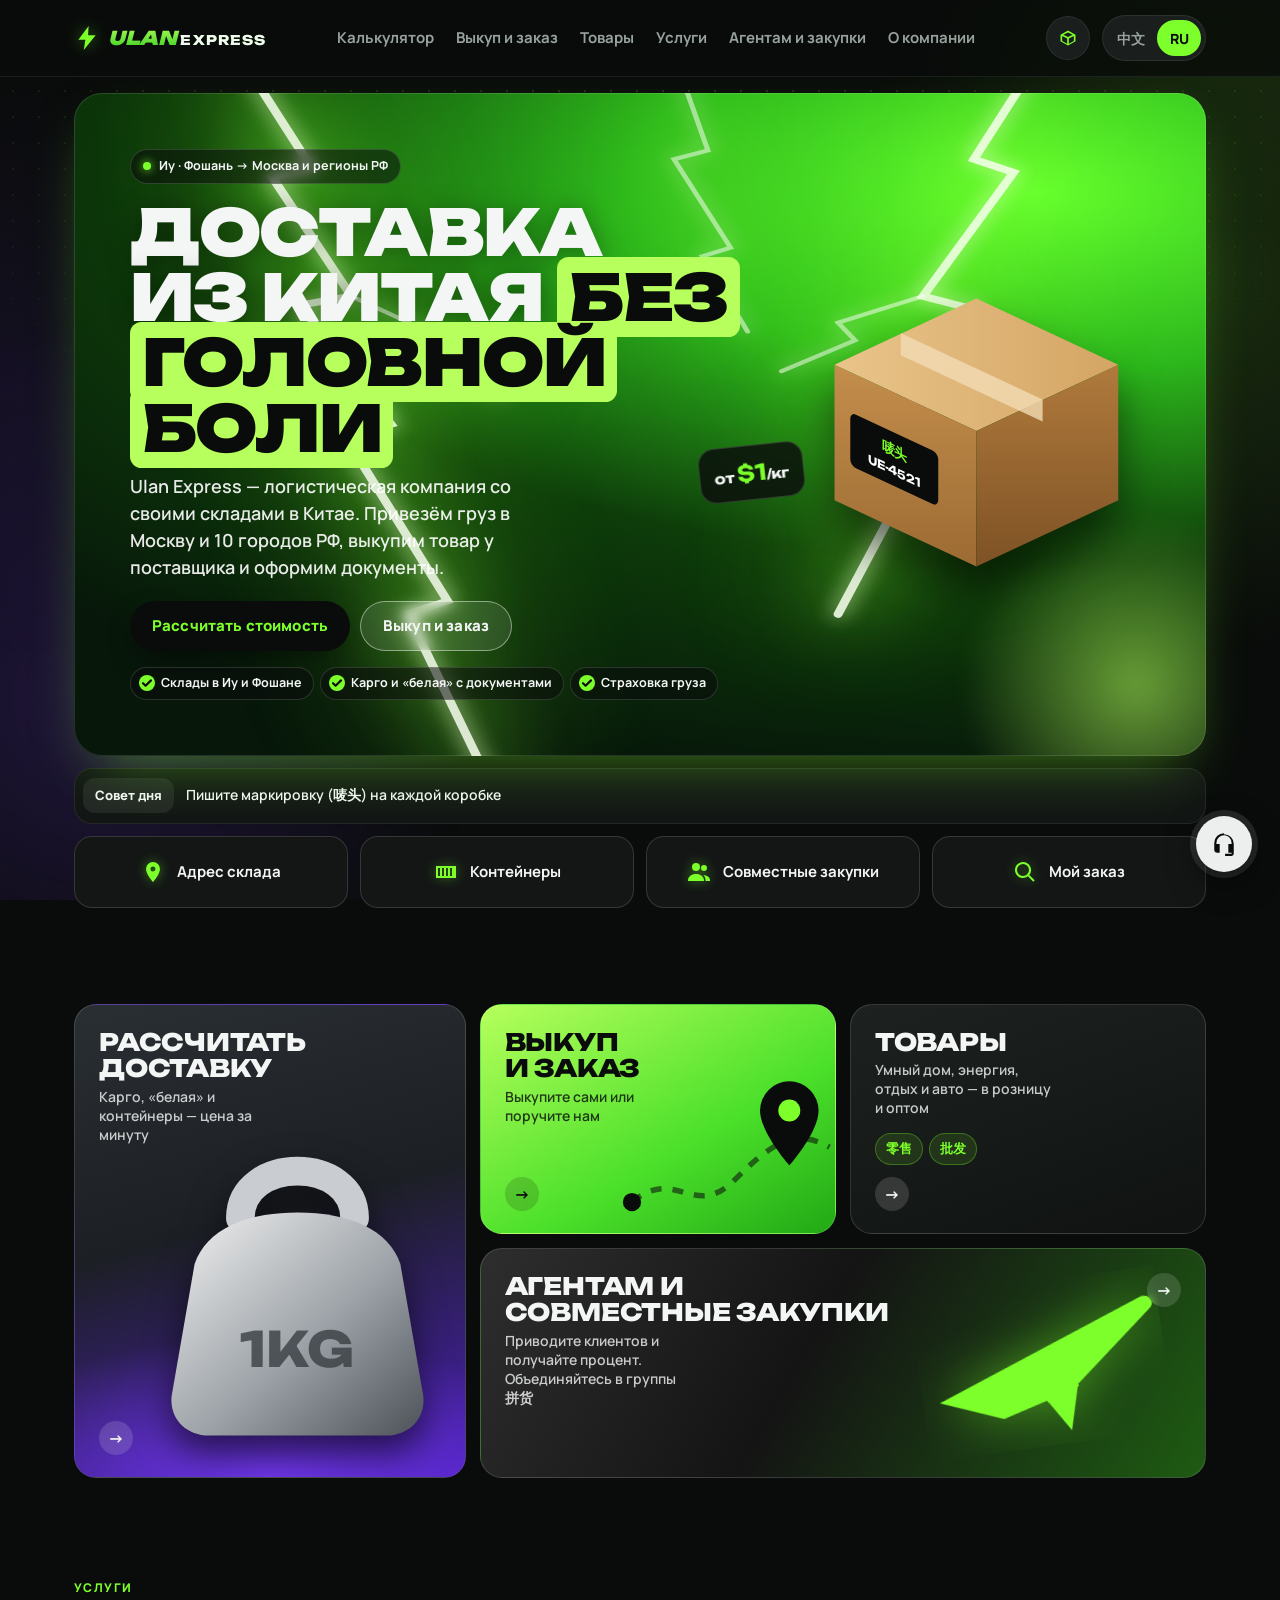
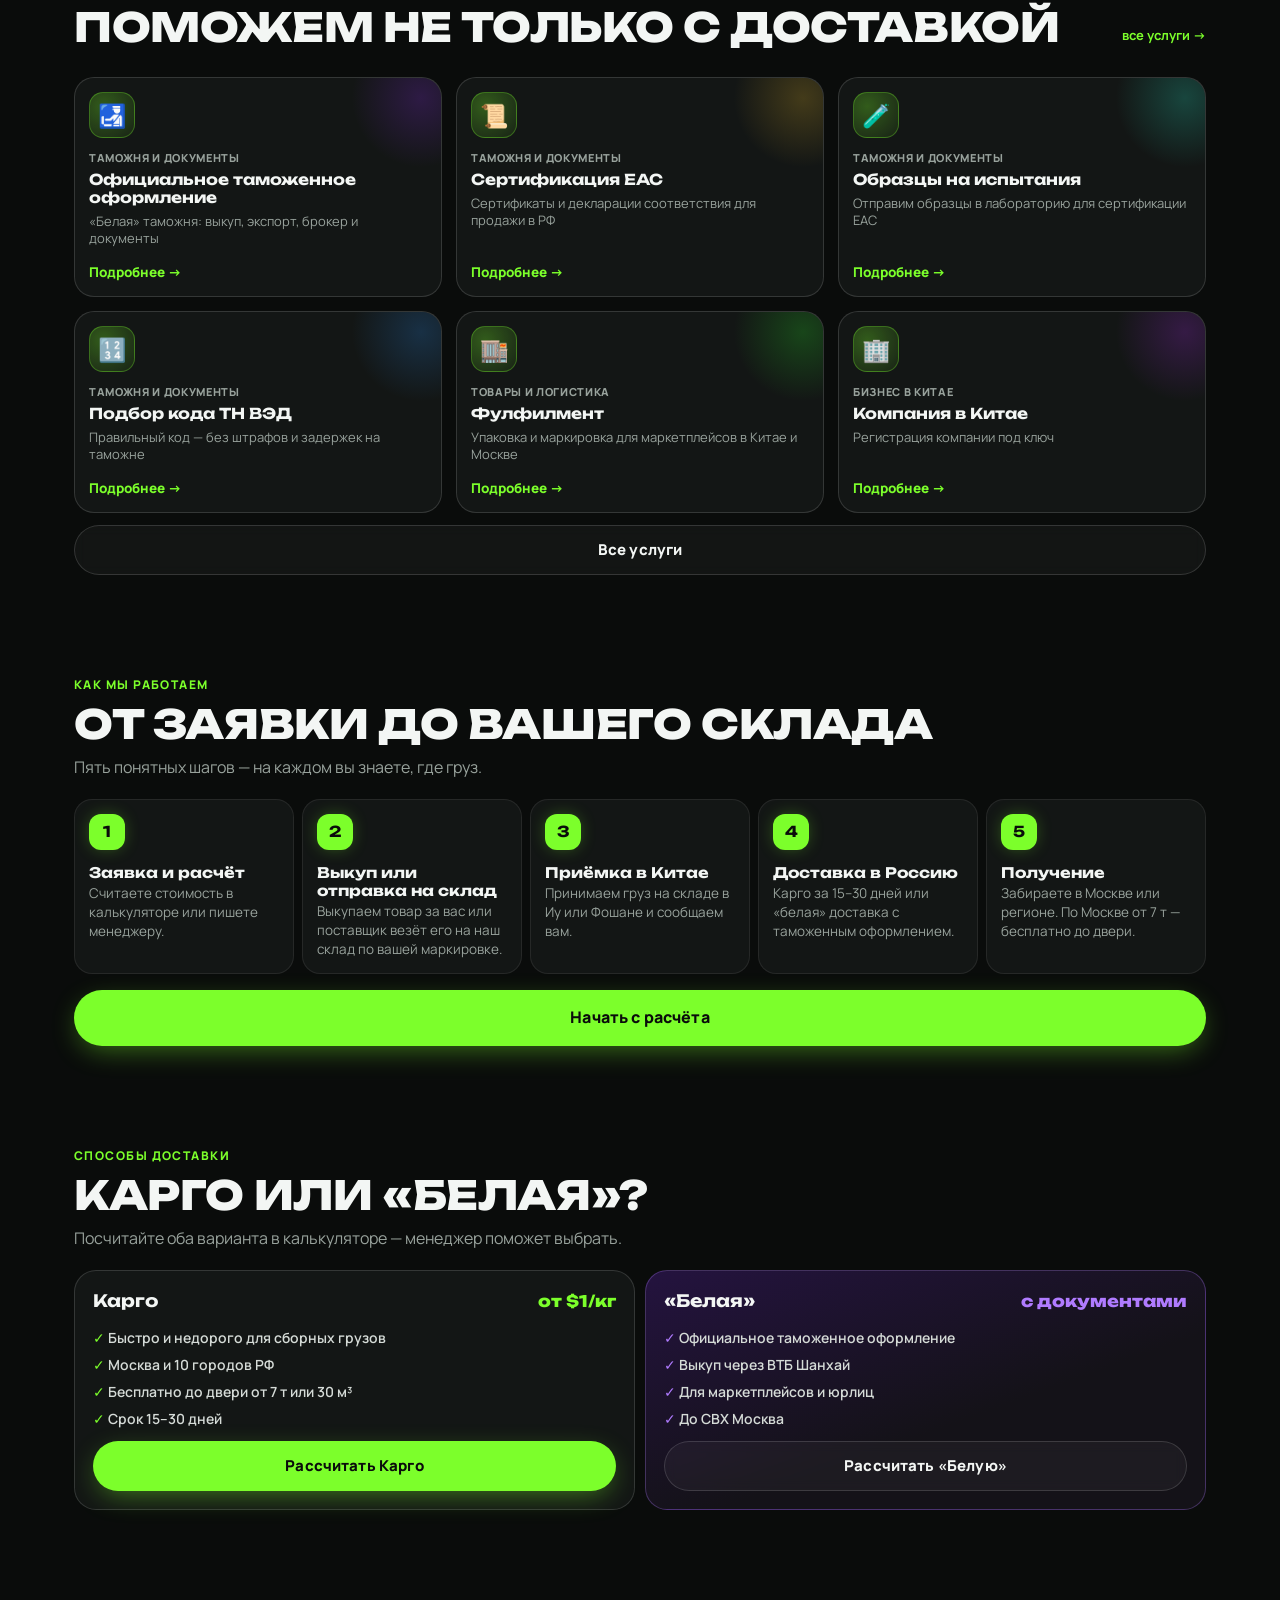
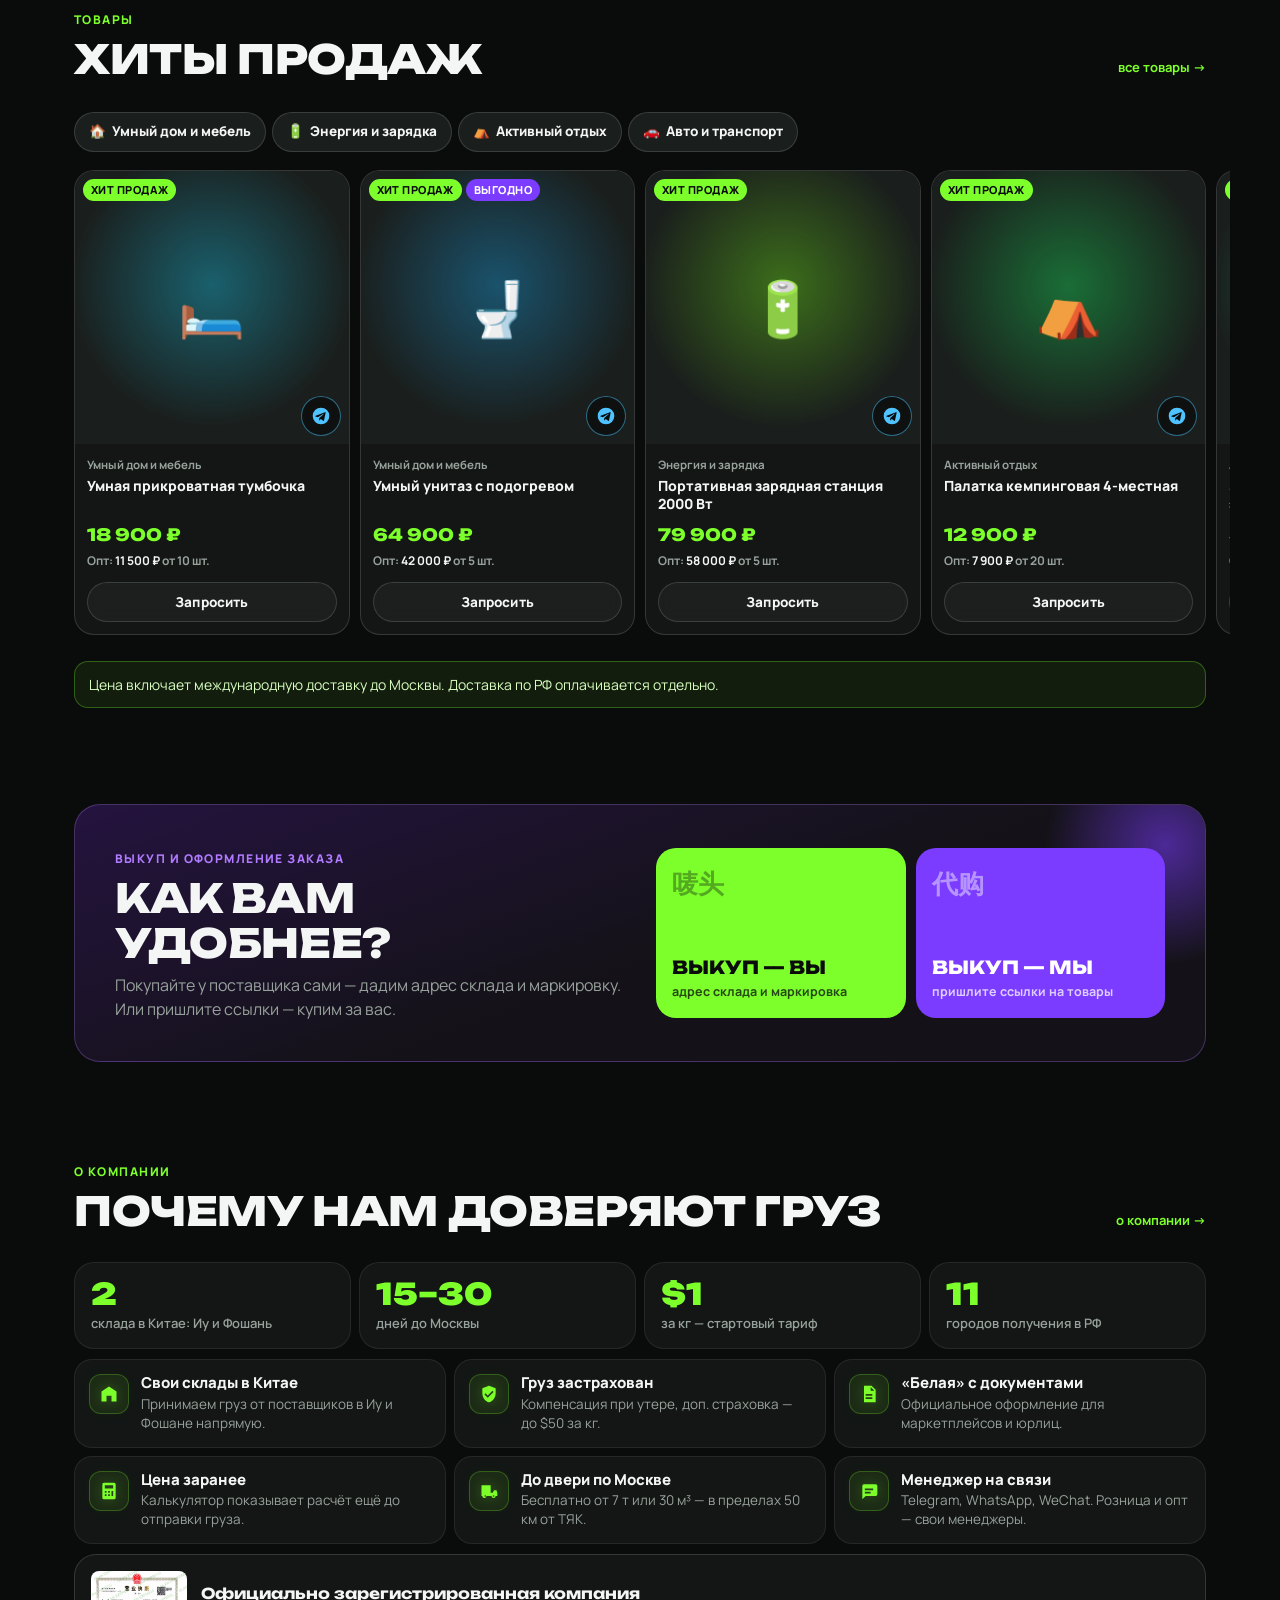
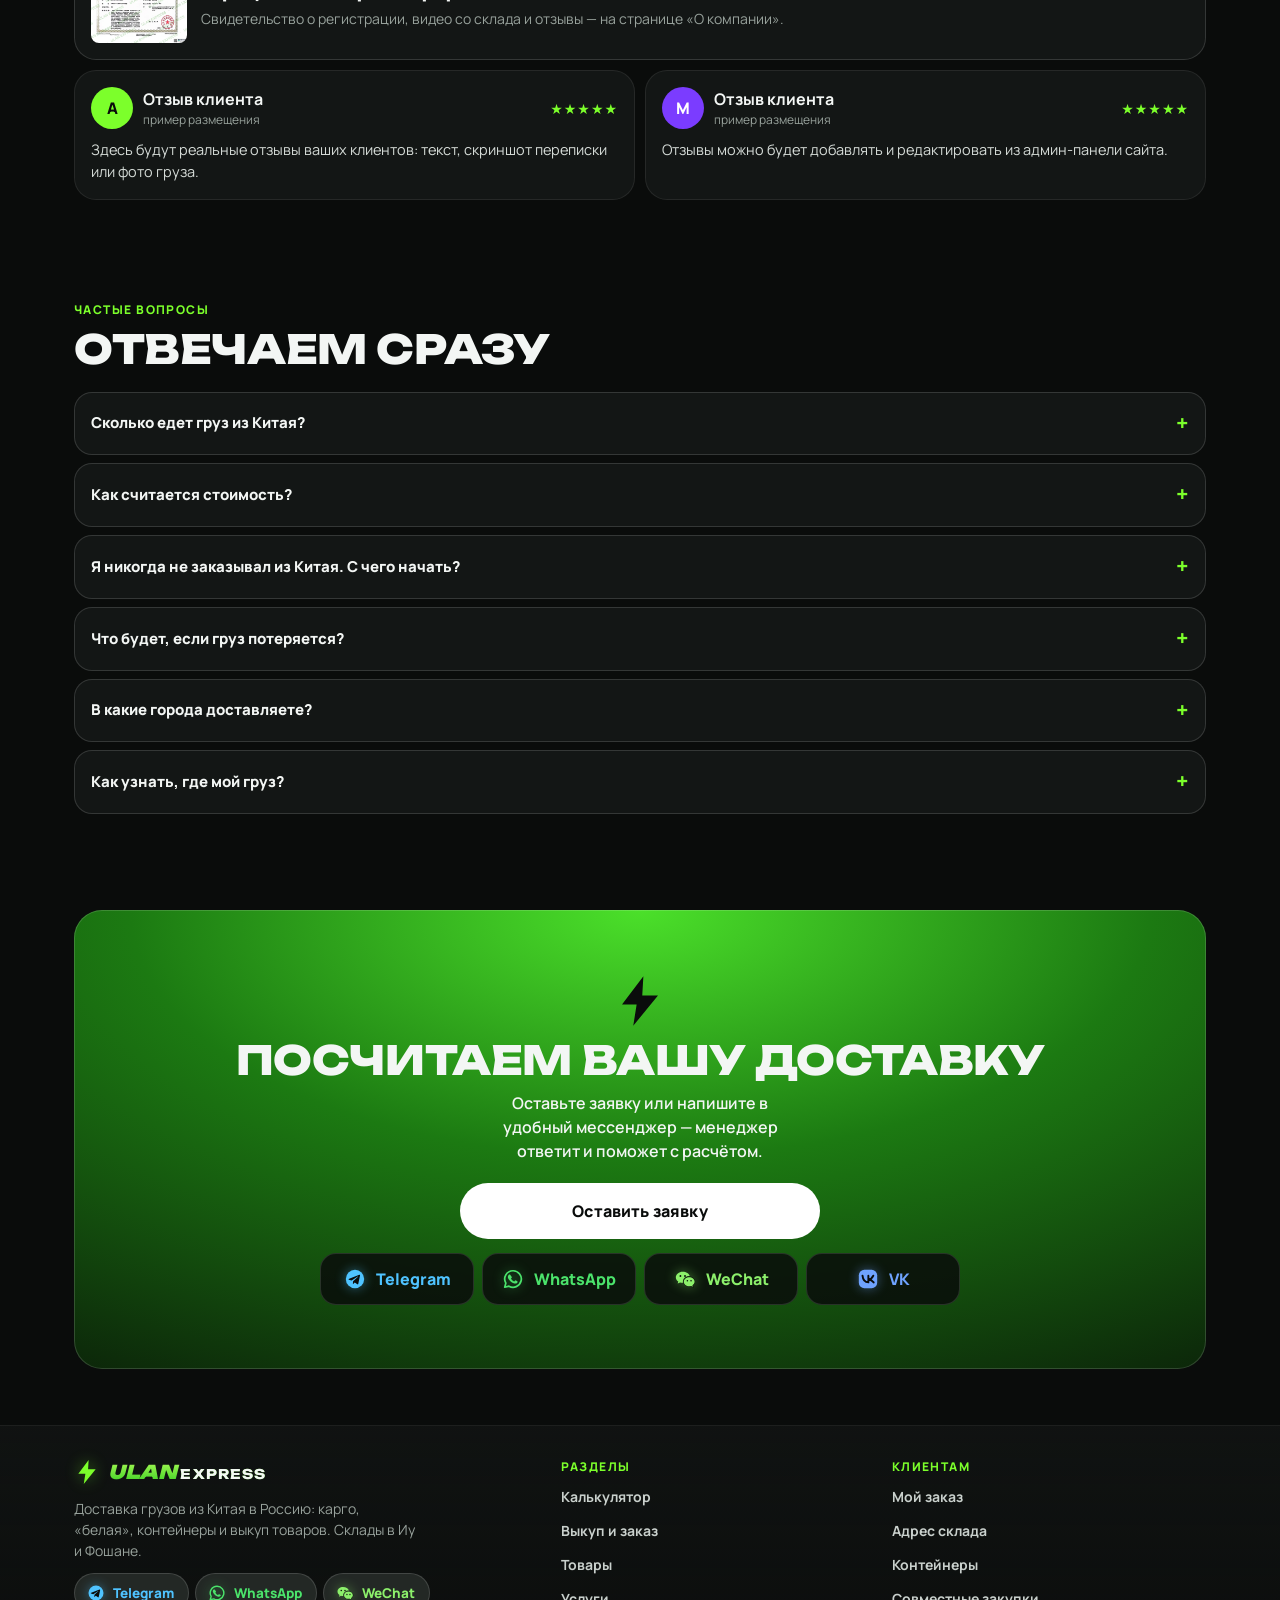
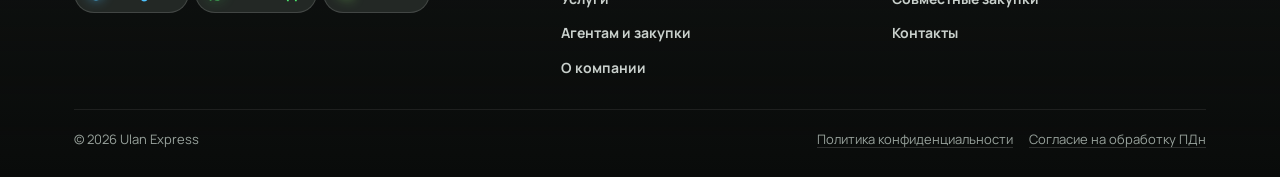
==== commit 3357c1d6: "Add files via upload" ====
--- a/index.html
+++ b/index.html
@@ -1,321 +1,325 @@
-<!doctype html>
-<html lang="ru">
-<head>
-  <meta charset="utf-8">
-  <meta name="viewport" content="width=device-width, initial-scale=1, viewport-fit=cover">
-  <meta name="theme-color" content="#0A0C0B">
-  <title>Ulan Express — доставка грузов из Китая</title>
-  <meta name="description" content="Карго и белая доставка из Китая (Иу, Фошань) в Москву и регионы РФ. Калькулятор стоимости, выкуп товаров, маркировка груза, товары оптом.">
-  <meta property="og:title" content="Ulan Express — доставка грузов из Китая">
-  <meta property="og:description" content="Рассчитайте доставку из Китая за минуту: Иу и Фошань → Москва и регионы РФ.">
-  <link rel="icon" href="data:image/svg+xml,%3Csvg xmlns='http://www.w3.org/2000/svg' viewBox='0 0 64 64'%3E%3Crect width='64' height='64' rx='16' fill='%230A0C0B'/%3E%3Cpath d='M36 6 14 36h14l-4 22 26-32H36z' fill='%237CFF2B'/%3E%3C/svg%3E">
-  <link rel="preconnect" href="https://fonts.googleapis.com">
-  <link rel="preconnect" href="https://fonts.gstatic.com" crossorigin>
-  <link href="https://fonts.googleapis.com/css2?family=Manrope:wght@400;500;600;700;800&family=Unbounded:wght@500;700;800;900&display=swap" rel="stylesheet">
-  <link rel="stylesheet" href="style.css">
-</head>
-<body data-page="home">
-
-<main>
-
-  <!-- ============ HERO ============ -->
-  <section class="container hero-wrap">
-    <div class="hero">
-      <svg class="hero__bolts" viewBox="0 0 400 300" preserveAspectRatio="none" aria-hidden="true">
-        <path d="M62 -10 L84 34 L70 38 L98 92 L80 96 L112 150 L96 156 L132 230 L118 236 L146 310" />
-        <path d="M98 92 L132 112 L124 120 L152 138" class="thin" />
-        <path d="M338 -10 L318 30 L332 36 L300 92 L318 98 L286 158 L300 164 L270 236" />
-        <path d="M300 92 L270 104 L276 112 L250 126" class="thin" />
-        <path d="M214 -10 L224 26 L212 30 L232 70 L222 74 L238 108" class="thin" />
-      </svg>
-      <div class="hero__glow" aria-hidden="true"></div>
-
-      <div class="hero__content">
-        <span class="badge"><i class="dot"></i>Иу · Фошань → Москва и регионы РФ</span>
-        <h1 class="hero__title">Доставка<br>из Китая <em>без головной боли</em></h1>
-        <p class="hero__lead">Ulan Express — логистическая компания со своими складами в Китае. Привезём груз в Москву и 10 городов РФ, выкупим товар у поставщика и оформим документы.</p>
-        <div class="hero__cta">
-          <a href="calc.html" class="btn btn--neon">Рассчитать стоимость</a>
-          <a href="buyout.html" class="btn btn--ghost">Выкуп и заказ</a>
-        </div>
-        <ul class="hero__proof">
-          <li>Склады в Иу и Фошане</li>
-          <li>Карго и «белая» с документами</li>
-          <li>Страховка груза</li>
-        </ul>
-      </div>
-
-      <div class="hero__art" aria-hidden="true">
-        <svg viewBox="0 0 220 200" class="box">
-          <defs>
-            <linearGradient id="bTop" x1="0" x2="1"><stop offset="0" stop-color="#E9C48A"/><stop offset="1" stop-color="#D4A564"/></linearGradient>
-            <linearGradient id="bLeft" x1="0" x2="0" y1="0" y2="1"><stop offset="0" stop-color="#C48E4C"/><stop offset="1" stop-color="#9C6B33"/></linearGradient>
-            <linearGradient id="bRight" x1="0" x2="0" y1="0" y2="1"><stop offset="0" stop-color="#B07A3C"/><stop offset="1" stop-color="#7E5225"/></linearGradient>
-          </defs>
-          <polygon points="110,20 200,62 110,104 20,62" fill="url(#bTop)"/>
-          <polygon points="20,62 110,104 110,190 20,148" fill="url(#bLeft)"/>
-          <polygon points="200,62 110,104 110,190 200,148" fill="url(#bRight)"/>
-          <polygon points="62,42 152,84 152,98 62,56" fill="#F3DDB5" opacity=".8"/>
-          <g transform="matrix(.9 .42 0 1 30 92)">
-            <rect x="0" y="0" width="62" height="34" rx="4" fill="#0A0C0B"/>
-            <text x="31" y="15" text-anchor="middle" font-family="Unbounded,sans-serif" font-size="9" font-weight="800" fill="#7CFF2B">唛头</text>
-            <text x="31" y="27" text-anchor="middle" font-family="Unbounded,sans-serif" font-size="7.5" font-weight="700" fill="#fff">UE-4521</text>
-          </g>
-        </svg>
-        <div class="hero__tag">от <b>$1</b>/кг</div>
-      </div>
-    </div>
-
-    <div class="tip" aria-live="polite">
-      <span class="tip__label">Совет дня</span>
-      <span class="tip__text" id="tipText">Плотность от 100 кг/м³ — считаем по весу, меньше — по объёму</span>
-    </div>
-
-    <div class="tiles">
-      <a href="buyout.html#self" class="tile">
-        <svg viewBox="0 0 24 24" aria-hidden="true"><path d="M12 2a7 7 0 0 0-7 7c0 5.2 7 13 7 13s7-7.8 7-13a7 7 0 0 0-7-7zm0 9.5A2.5 2.5 0 1 1 12 6.5a2.5 2.5 0 0 1 0 5z"/></svg>
-        <span>Адрес склада</span>
-      </a>
-      <a href="calc.html#container" class="tile">
-        <svg viewBox="0 0 24 24" aria-hidden="true"><path d="M2 6h20v12H2zm2 2v8h2V8zm4 0v8h2V8zm4 0v8h2V8zm4 0v8h2V8z"/></svg>
-        <span>Контейнеры</span>
-      </a>
-      <a href="agents.html#groups" class="tile">
-        <svg viewBox="0 0 24 24" aria-hidden="true"><path d="M9 11a4 4 0 1 0 0-8 4 4 0 0 0 0 8zm8 0a3 3 0 1 0 0-6 3 3 0 0 0 0 6zM1 20c0-3.3 3.6-6 8-6s8 2.7 8 6v1H1zm17.5 1v-1c0-1.9-.8-3.6-2.2-4.9 3.5.3 6.7 2.1 6.7 4.9v1z"/></svg>
-        <span>Совместные закупки</span>
-      </a>
-      <a href="order.html" class="tile">
-        <svg viewBox="0 0 24 24" aria-hidden="true"><path d="M10 2a8 8 0 1 0 4.9 14.3l5.4 5.4 1.4-1.4-5.4-5.4A8 8 0 0 0 10 2zm0 2a6 6 0 1 1 0 12 6 6 0 0 1 0-12z"/></svg>
-        <span>Мой заказ</span>
-      </a>
-    </div>
-  </section>
-
-  <!-- ============ BENTO: 4 раздела меню ============ -->
-  <section class="container section">
-    <div class="bento">
-      <a href="calc.html" class="card card--violet card--tall">
-        <h2 class="card__title">Рассчитать<br>доставку</h2>
-        <p class="card__text">Карго, «белая» и контейнеры — цена за минуту</p>
-        <div class="card__art kettle" aria-hidden="true">
-          <svg viewBox="0 0 120 120">
-            <defs><linearGradient id="kg" x1="0" x2="1" y1="0" y2="1"><stop offset="0" stop-color="#F2F2F2"/><stop offset=".55" stop-color="#9DA3A8"/><stop offset="1" stop-color="#4C5257"/></linearGradient></defs>
-            <path d="M40 40c0-22 40-22 40 0" fill="none" stroke="#C9CDD1" stroke-width="10" stroke-linecap="round"/>
-            <path d="M24 56c4-12 18-18 36-18s32 6 36 18l8 46c1 8-5 14-13 14H29c-8 0-14-6-13-14z" fill="url(#kg)"/>
-            <text x="60" y="92" text-anchor="middle" font-family="Unbounded,sans-serif" font-weight="800" font-size="17" fill="#3A3F44" opacity=".8">1KG</text>
-          </svg>
-        </div>
-        <span class="card__arrow" aria-hidden="true">→</span>
-      </a>
-
-      <a href="buyout.html" class="card card--neon">
-        <h2 class="card__title">Выкуп<br>и заказ</h2>
-        <p class="card__text">Выкупите сами или поручите нам</p>
-        <div class="card__art pin" aria-hidden="true">
-          <svg viewBox="0 0 120 90">
-            <path d="M6 70 C30 50 40 80 62 58 S96 30 114 40" fill="none" stroke="#0A0C0B" stroke-width="3" stroke-dasharray="6 6" opacity=".55"/>
-            <circle cx="6" cy="70" r="5" fill="#0A0C0B"/>
-            <path d="M92 4a16 16 0 0 0-16 16c0 12 16 30 16 30s16-18 16-30A16 16 0 0 0 92 4z" fill="#0A0C0B"/>
-            <circle cx="92" cy="20" r="6" fill="#7CFF2B"/>
-          </svg>
-        </div>
-        <span class="card__arrow" aria-hidden="true">→</span>
-      </a>
-
-      <a href="products.html" class="card card--dark">
-        <h2 class="card__title">Товары</h2>
-        <p class="card__text">Популярное из Китая в розницу и оптом</p>
-        <div class="chips-mini" aria-hidden="true"><span>零售</span><span>批发</span></div>
-        <span class="card__arrow" aria-hidden="true">→</span>
-      </a>
-
-      <a href="agents.html" class="card card--container">
-        <h2 class="card__title">Агентам и<br>совместные закупки</h2>
-        <p class="card__text">Приводите клиентов и получайте процент. Объединяйтесь в группы 拼货</p>
-        <div class="card__art plane" aria-hidden="true">
-          <svg viewBox="0 0 120 80">
-            <path d="M8 52 112 14c4-1 7 3 4 6L76 52l-6 22-10-16-22 6z" fill="#0A0C0B" opacity=".9"/>
-            <path d="M60 58 76 52" stroke="#7CFF2B" stroke-width="2"/>
-          </svg>
-        </div>
-        <span class="card__arrow" aria-hidden="true">→</span>
-      </a>
-    </div>
-  </section>
-
-  <!-- ============ УСЛУГИ ============ -->
-  <section class="container section">
-    <div class="section__head section__head--row">
-      <div>
-        <span class="eyebrow">Услуги</span>
-        <h2 class="h2">Поможем не только с доставкой</h2>
-      </div>
-      <a href="services.html" class="swipe-hint" style="color:var(--neon)">все услуги →</a>
-    </div>
-    <div class="sgrid" data-services="hot"></div>
-    <a href="services.html" class="btn btn--ghost btn--block" style="margin-top:12px">Все услуги</a>
-  </section>
-
-  <!-- ============ КАК МЫ РАБОТАЕМ ============ -->
-  <section class="container section">
-    <div class="section__head">
-      <span class="eyebrow">Как мы работаем</span>
-      <h2 class="h2">От заявки до вашего склада</h2>
-      <p class="muted">Пять понятных шагов — на каждом вы знаете, где груз.</p>
-    </div>
-    <ol class="process">
-      <li><b>1</b><div><h3>Заявка и расчёт</h3><p>Считаете стоимость в калькуляторе или пишете менеджеру.</p></div></li>
-      <li><b>2</b><div><h3>Выкуп или отправка на склад</h3><p>Выкупаем товар за вас или поставщик везёт его на наш склад по вашей маркировке.</p></div></li>
-      <li><b>3</b><div><h3>Приёмка в Китае</h3><p>Принимаем груз на складе в Иу или Фошане и сообщаем вам.</p></div></li>
-      <li><b>4</b><div><h3>Доставка в Россию</h3><p>Карго за 15–30 дней или «белая» доставка с таможенным оформлением.</p></div></li>
-      <li><b>5</b><div><h3>Получение</h3><p>Забираете в Москве или регионе. По Москве от 7 т — бесплатно до двери.</p></div></li>
-    </ol>
-    <a href="calc.html" class="btn btn--neon btn--block btn--lg">Начать с расчёта</a>
-  </section>
-
-  <!-- ============ КАРГО ИЛИ БЕЛАЯ ============ -->
-  <section class="container section">
-    <div class="section__head">
-      <span class="eyebrow">Способы доставки</span>
-      <h2 class="h2">Карго или «белая»?</h2>
-      <p class="muted">Посчитайте оба варианта в калькуляторе — менеджер поможет выбрать.</p>
-    </div>
-    <div class="compare">
-      <article class="cmp">
-        <div class="cmp__top"><h3 class="h3">Карго</h3><span class="cmp__price">от $1/кг</span></div>
-        <ul>
-          <li>Быстро и недорого для сборных грузов</li>
-          <li>Москва и 10 городов РФ</li>
-          <li>Бесплатно до двери от 7 т или 30 м³</li>
-          <li>Срок 15–30 дней</li>
-        </ul>
-        <a href="calc.html#cargo" class="btn btn--neon btn--block">Рассчитать Карго</a>
-      </article>
-      <article class="cmp cmp--white">
-        <div class="cmp__top"><h3 class="h3">«Белая»</h3><span class="cmp__price">с документами</span></div>
-        <ul>
-          <li>Официальное таможенное оформление</li>
-          <li>Выкуп через ВТБ Шанхай</li>
-          <li>Для маркетплейсов и юрлиц</li>
-          <li>До СВХ Москва</li>
-        </ul>
-        <a href="calc.html#white" class="btn btn--ghost btn--block">Рассчитать «Белую»</a>
-      </article>
-    </div>
-  </section>
-
-  <!-- ============ ПОПУЛЯРНЫЕ ТОВАРЫ ============ -->
-  <section class="section">
-    <div class="container section__head section__head--row">
-      <div>
-        <span class="eyebrow">Товары</span>
-        <h2 class="h2">Популярное сейчас</h2>
-      </div>
-      <a href="products.html" class="swipe-hint" style="color:var(--neon)">все товары →</a>
-    </div>
-    <div class="rail prail" tabindex="0" aria-label="Популярные товары" data-products="popular"></div>
-    <div class="container"><p class="note note--ok">Цена включает международную доставку до Москвы. Доставка по РФ оплачивается отдельно.</p></div>
-  </section>
-
-  <!-- ============ ВЫКУП ============ -->
-  <section class="container section">
-    <div class="buyout">
-      <div class="buyout__text">
-        <span class="eyebrow">Выкуп и оформление заказа</span>
-        <h2 class="h2">Как вам удобнее?</h2>
-        <p class="muted">Покупайте у поставщика сами — дадим адрес склада и маркировку. Или пришлите ссылки — купим за вас.</p>
-      </div>
-      <div class="buyout__modes">
-        <a href="buyout.html#self" class="mode">
-          <span class="mode__zh">唛头</span>
-          <strong>Выкуп — вы</strong>
-          <small>адрес склада и маркировка</small>
-        </a>
-        <a href="buyout.html#us" class="mode mode--alt">
-          <span class="mode__zh">代购</span>
-          <strong>Выкуп — мы</strong>
-          <small>пришлите ссылки на товары</small>
-        </a>
-      </div>
-    </div>
-  </section>
-
-  <!-- ============ ПОЧЕМУ НАМ ДОВЕРЯЮТ ============ -->
-  <section class="container section">
-    <div class="section__head section__head--row">
-      <div>
-        <span class="eyebrow">О компании</span>
-        <h2 class="h2">Почему нам доверяют груз</h2>
-      </div>
-      <a href="about.html" class="swipe-hint" style="color:var(--neon)">о компании →</a>
-    </div>
-    <div class="stats">
-      <div class="stat"><b>2</b><span>склада в Китае: Иу и Фошань</span></div>
-      <div class="stat"><b>15–30</b><span>дней до Москвы</span></div>
-      <div class="stat"><b>$1</b><span>за кг — стартовый тариф</span></div>
-      <div class="stat"><b>11</b><span>городов получения в РФ</span></div>
-    </div>
-    <ul class="why">
-      <li class="why__item"><svg viewBox="0 0 24 24" aria-hidden="true"><path d="M3 21V9l9-6 9 6v12h-6v-7H9v7zm8-9h2v2h-2z"/></svg><div><h3>Свои склады в Китае</h3><p>Принимаем груз от поставщиков в Иу и Фошане напрямую.</p></div></li>
-      <li class="why__item"><svg viewBox="0 0 24 24" aria-hidden="true"><path d="M12 2 4 5v6c0 5 3.4 9.7 8 11 4.6-1.3 8-6 8-11V5zm-1.5 14.5-4-4 1.4-1.4 2.6 2.6 5.6-5.6 1.4 1.4z"/></svg><div><h3>Груз застрахован</h3><p>Компенсация при утере, доп. страховка — до $50 за кг.</p></div></li>
-      <li class="why__item"><svg viewBox="0 0 24 24" aria-hidden="true"><path d="M6 2h9l5 5v15H6zm8 1.5V8h4.5zM8 12v2h8v-2zm0 4v2h8v-2z"/></svg><div><h3>«Белая» с документами</h3><p>Официальное оформление для маркетплейсов и юрлиц.</p></div></li>
-      <li class="why__item"><svg viewBox="0 0 24 24" aria-hidden="true"><path d="M6 2h12a2 2 0 0 1 2 2v16a2 2 0 0 1-2 2H6a2 2 0 0 1-2-2V4a2 2 0 0 1 2-2zm1 3v4h10V5zm0 7v2h2v-2zm4 0v2h2v-2zm4 0v6h2v-6zm-8 4v2h2v-2zm4 0v2h2v-2z"/></svg><div><h3>Цена заранее</h3><p>Калькулятор показывает расчёт ещё до отправки груза.</p></div></li>
-      <li class="why__item"><svg viewBox="0 0 24 24" aria-hidden="true"><path d="M3 5h11v9h2.5l1.5-3h3l1 3v4h-2a2.5 2.5 0 0 1-5 0H9a2.5 2.5 0 0 1-5 0H3zm4.5 12a1 1 0 1 0 0 2 1 1 0 0 0 0-2zm10 0a1 1 0 1 0 0 2 1 1 0 0 0 0-2z"/></svg><div><h3>До двери по Москве</h3><p>Бесплатно от 7 т или 30 м³ — в пределах 50 км от ТЯК.</p></div></li>
-      <li class="why__item"><svg viewBox="0 0 24 24" aria-hidden="true"><path d="M4 4h16a2 2 0 0 1 2 2v10a2 2 0 0 1-2 2H8l-4 4V6a2 2 0 0 1 2-2zm3 5v2h10V9zm0 4v2h7v-2z"/></svg><div><h3>Менеджер на связи</h3><p>Telegram, WhatsApp, WeChat. Розница и опт — свои менеджеры.</p></div></li>
-    </ul>
-    <a href="about.html" class="license license--link">
-      <div class="license__doc" aria-hidden="true"><span></span><span></span><span></span><span></span><i class="license__wm">ULAN EXPRESS</i></div>
-      <div>
-        <h3 class="h3">Официально зарегистрированная компания</h3>
-        <p class="muted small">Свидетельство о регистрации, видео со склада и отзывы — на странице «О компании».</p>
-      </div>
-    </a>
-    <div class="reviews">
-      <article class="review">
-        <div class="review__head"><span class="avatar">А</span><div><b>Отзыв клиента</b><small>пример размещения</small></div><span class="stars" aria-label="5 из 5">★★★★★</span></div>
-        <p>Здесь будут реальные отзывы ваших клиентов: текст, скриншот переписки или фото груза.</p>
-      </article>
-      <article class="review">
-        <div class="review__head"><span class="avatar avatar--violet">М</span><div><b>Отзыв клиента</b><small>пример размещения</small></div><span class="stars" aria-label="5 из 5">★★★★★</span></div>
-        <p>Отзывы можно будет добавлять и редактировать из админ-панели сайта.</p>
-      </article>
-    </div>
-  </section>
-
-  <!-- ============ ЧАСТЫЕ ВОПРОСЫ ============ -->
-  <section class="container section" id="faq">
-    <div class="section__head">
-      <span class="eyebrow">Частые вопросы</span>
-      <h2 class="h2">Отвечаем сразу</h2>
-    </div>
-    <div class="cats faq" data-accordion>
-      <details class="cat"><summary><span>Сколько едет груз из Китая?</span></summary><p>Стандартная доставка Карго — 25–30 дней, быстрая 快陆 — 15–25 дней. Срок «белой» доставки зависит от таможенного оформления, менеджер назовёт его при расчёте.</p></details>
-      <details class="cat"><summary><span>Как считается стоимость?</span></summary><p>По плотности груза: от 100 кг/м³ — по весу, меньше — по объёму. Ставка зависит от категории товара. Точную сумму покажет <a href="calc.html">калькулятор</a>.</p></details>
-      <details class="cat"><summary><span>Я никогда не заказывал из Китая. С чего начать?</span></summary><p>Пришлите ссылки на товары в разделе <a href="buyout.html#us">«Выкуп — мы»</a>: мы выкупим товар у поставщика и доставим его. Менеджер подскажет на каждом шаге.</p></details>
-      <details class="cat"><summary><span>Что будет, если груз потеряется?</span></summary><p>Действует обязательное страхование — компенсация $3 за кг. С дополнительной страховкой (1–3% от стоимости груза) выплата — до $50 за кг.</p></details>
-      <details class="cat"><summary><span>В какие города доставляете?</span></summary><p>В Москву и 10 городов: Иркутск, Кемерово, Новосибирск, Омск, Челябинск, Уфа, Казань, Тольятти, Пенза, Рязань. В регионы — от 5 т, категории А и Б.</p></details>
-      <details class="cat"><summary><span>Как узнать, где мой груз?</span></summary><p>В разделе <a href="order.html">«Мой заказ»</a> — по телефону и маркировке. Там же можно добавить трек-номер от поставщика.</p></details>
-    </div>
-  </section>
-
-  <!-- ============ CTA ============ -->
-  <section class="container section" id="contacts">
-    <div class="cta">
-      <svg class="cta__bolt" viewBox="0 0 24 24" aria-hidden="true"><path d="M13.5 1 4 13.5h6.5L9 23l11-13.5h-7z"/></svg>
-      <h2 class="h2">Посчитаем вашу доставку</h2>
-      <p>Оставьте заявку или напишите в удобный мессенджер — менеджер ответит и поможет с расчётом.</p>
-      <button type="button" class="btn btn--light btn--lg cta__btn" data-modal="Расчёт доставки" data-eyebrow="Заявка" data-placeholder="Что за товар, вес или объём, город получения">Оставить заявку</button>
-      <div class="socials">
-        <a href="https://t.me/ulanexpress_Logistics" target="_blank" rel="noopener" class="soc soc--tg">Telegram</a>
-        <a href="#" class="soc soc--wa" data-toast="Ссылка на WhatsApp появится после согласования">WhatsApp</a>
-        <a href="#" class="soc soc--wc" data-toast="Здесь будет QR-код WeChat">WeChat</a>
-        <a href="#" class="soc soc--vk" data-toast="Ссылка на VK появится после согласования">VK</a>
-      </div>
-    </div>
-  </section>
-
-</main>
-
-<script src="app.js"></script>
-</body>
-</html>
+<!doctype html>
+<html lang="ru">
+<head>
+  <meta charset="utf-8">
+  <meta name="viewport" content="width=device-width, initial-scale=1, viewport-fit=cover">
+  <meta name="theme-color" content="#0A0C0B">
+  <title>Ulan Express — доставка грузов из Китая</title>
+  <meta name="description" content="Карго и белая доставка из Китая (Иу, Фошань) в Москву и регионы РФ. Калькулятор стоимости, выкуп товаров, маркировка груза, товары оптом.">
+  <meta property="og:title" content="Ulan Express — доставка грузов из Китая">
+  <meta property="og:description" content="Рассчитайте доставку из Китая за минуту: Иу и Фошань → Москва и регионы РФ.">
+  <link rel="icon" href="data:image/svg+xml,%3Csvg xmlns='http://www.w3.org/2000/svg' viewBox='0 0 64 64'%3E%3Crect width='64' height='64' rx='16' fill='%230A0C0B'/%3E%3Cpath d='M36 6 14 36h14l-4 22 26-32H36z' fill='%237CFF2B'/%3E%3C/svg%3E">
+  <link rel="preconnect" href="https://fonts.googleapis.com">
+  <link rel="preconnect" href="https://fonts.gstatic.com" crossorigin>
+  <link href="https://fonts.googleapis.com/css2?family=Manrope:wght@400;500;600;700;800&family=Unbounded:wght@500;700;800;900&display=swap" rel="stylesheet">
+  <link rel="stylesheet" href="style.css">
+</head>
+<body data-page="home">
+
+<main>
+
+  <!-- ============ HERO ============ -->
+  <section class="container hero-wrap">
+    <div class="hero">
+      <svg class="hero__bolts" viewBox="0 0 400 300" preserveAspectRatio="none" aria-hidden="true">
+        <path d="M62 -10 L84 34 L70 38 L98 92 L80 96 L112 150 L96 156 L132 230 L118 236 L146 310" />
+        <path d="M98 92 L132 112 L124 120 L152 138" class="thin" />
+        <path d="M338 -10 L318 30 L332 36 L300 92 L318 98 L286 158 L300 164 L270 236" />
+        <path d="M300 92 L270 104 L276 112 L250 126" class="thin" />
+        <path d="M214 -10 L224 26 L212 30 L232 70 L222 74 L238 108" class="thin" />
+      </svg>
+      <div class="hero__glow" aria-hidden="true"></div>
+
+      <div class="hero__content">
+        <span class="badge"><i class="dot"></i>Иу · Фошань → Москва и регионы РФ</span>
+        <h1 class="hero__title">Доставка<br>из Китая <em>без головной боли</em></h1>
+        <p class="hero__lead">Ulan Express — логистическая компания со своими складами в Китае. Привезём груз в Москву и 10 городов РФ, выкупим товар у поставщика и оформим документы.</p>
+        <div class="hero__cta">
+          <a href="calc.html" class="btn btn--neon">Рассчитать стоимость</a>
+          <a href="buyout.html" class="btn btn--ghost">Выкуп и заказ</a>
+        </div>
+        <ul class="hero__proof">
+          <li>Склады в Иу и Фошане</li>
+          <li>Карго и «белая» с документами</li>
+          <li>Страховка груза</li>
+        </ul>
+      </div>
+
+      <div class="hero__art" aria-hidden="true">
+        <svg viewBox="0 0 220 200" class="box">
+          <defs>
+            <linearGradient id="bTop" x1="0" x2="1"><stop offset="0" stop-color="#E9C48A"/><stop offset="1" stop-color="#D4A564"/></linearGradient>
+            <linearGradient id="bLeft" x1="0" x2="0" y1="0" y2="1"><stop offset="0" stop-color="#C48E4C"/><stop offset="1" stop-color="#9C6B33"/></linearGradient>
+            <linearGradient id="bRight" x1="0" x2="0" y1="0" y2="1"><stop offset="0" stop-color="#B07A3C"/><stop offset="1" stop-color="#7E5225"/></linearGradient>
+          </defs>
+          <polygon points="110,20 200,62 110,104 20,62" fill="url(#bTop)"/>
+          <polygon points="20,62 110,104 110,190 20,148" fill="url(#bLeft)"/>
+          <polygon points="200,62 110,104 110,190 200,148" fill="url(#bRight)"/>
+          <polygon points="62,42 152,84 152,98 62,56" fill="#F3DDB5" opacity=".8"/>
+          <g transform="matrix(.9 .42 0 1 30 92)">
+            <rect x="0" y="0" width="62" height="34" rx="4" fill="#0A0C0B"/>
+            <text x="31" y="15" text-anchor="middle" font-family="Unbounded,sans-serif" font-size="9" font-weight="800" fill="#7CFF2B">唛头</text>
+            <text x="31" y="27" text-anchor="middle" font-family="Unbounded,sans-serif" font-size="7.5" font-weight="700" fill="#fff">UE-4521</text>
+          </g>
+        </svg>
+        <div class="hero__tag">от <b>$1</b>/кг</div>
+      </div>
+    </div>
+
+    <div class="tip" aria-live="polite">
+      <span class="tip__label">Совет дня</span>
+      <span class="tip__text" id="tipText">Плотность от 100 кг/м³ — считаем по весу, меньше — по объёму</span>
+    </div>
+
+    <div class="tiles">
+      <a href="buyout.html#self" class="tile">
+        <svg viewBox="0 0 24 24" aria-hidden="true"><path d="M12 2a7 7 0 0 0-7 7c0 5.2 7 13 7 13s7-7.8 7-13a7 7 0 0 0-7-7zm0 9.5A2.5 2.5 0 1 1 12 6.5a2.5 2.5 0 0 1 0 5z"/></svg>
+        <span>Адрес склада</span>
+      </a>
+      <a href="calc.html#container" class="tile">
+        <svg viewBox="0 0 24 24" aria-hidden="true"><path d="M2 6h20v12H2zm2 2v8h2V8zm4 0v8h2V8zm4 0v8h2V8zm4 0v8h2V8z"/></svg>
+        <span>Контейнеры</span>
+      </a>
+      <a href="agents.html#groups" class="tile">
+        <svg viewBox="0 0 24 24" aria-hidden="true"><path d="M9 11a4 4 0 1 0 0-8 4 4 0 0 0 0 8zm8 0a3 3 0 1 0 0-6 3 3 0 0 0 0 6zM1 20c0-3.3 3.6-6 8-6s8 2.7 8 6v1H1zm17.5 1v-1c0-1.9-.8-3.6-2.2-4.9 3.5.3 6.7 2.1 6.7 4.9v1z"/></svg>
+        <span>Совместные закупки</span>
+      </a>
+      <a href="order.html" class="tile">
+        <svg viewBox="0 0 24 24" aria-hidden="true"><path d="M10 2a8 8 0 1 0 4.9 14.3l5.4 5.4 1.4-1.4-5.4-5.4A8 8 0 0 0 10 2zm0 2a6 6 0 1 1 0 12 6 6 0 0 1 0-12z"/></svg>
+        <span>Мой заказ</span>
+      </a>
+    </div>
+  </section>
+
+  <!-- ============ BENTO: 4 раздела меню ============ -->
+  <section class="container section">
+    <div class="bento">
+      <a href="calc.html" class="card card--violet card--tall">
+        <h2 class="card__title">Рассчитать<br>доставку</h2>
+        <p class="card__text">Карго, «белая» и контейнеры — цена за минуту</p>
+        <div class="card__art kettle" aria-hidden="true">
+          <svg viewBox="0 0 120 120">
+            <defs><linearGradient id="kg" x1="0" x2="1" y1="0" y2="1"><stop offset="0" stop-color="#F2F2F2"/><stop offset=".55" stop-color="#9DA3A8"/><stop offset="1" stop-color="#4C5257"/></linearGradient></defs>
+            <path d="M40 40c0-22 40-22 40 0" fill="none" stroke="#C9CDD1" stroke-width="10" stroke-linecap="round"/>
+            <path d="M24 56c4-12 18-18 36-18s32 6 36 18l8 46c1 8-5 14-13 14H29c-8 0-14-6-13-14z" fill="url(#kg)"/>
+            <text x="60" y="92" text-anchor="middle" font-family="Unbounded,sans-serif" font-weight="800" font-size="17" fill="#3A3F44" opacity=".8">1KG</text>
+          </svg>
+        </div>
+        <span class="card__arrow" aria-hidden="true">→</span>
+      </a>
+
+      <a href="buyout.html" class="card card--neon">
+        <h2 class="card__title">Выкуп<br>и заказ</h2>
+        <p class="card__text">Выкупите сами или поручите нам</p>
+        <div class="card__art pin" aria-hidden="true">
+          <svg viewBox="0 0 120 90">
+            <path d="M6 70 C30 50 40 80 62 58 S96 30 114 40" fill="none" stroke="#0A0C0B" stroke-width="3" stroke-dasharray="6 6" opacity=".55"/>
+            <circle cx="6" cy="70" r="5" fill="#0A0C0B"/>
+            <path d="M92 4a16 16 0 0 0-16 16c0 12 16 30 16 30s16-18 16-30A16 16 0 0 0 92 4z" fill="#0A0C0B"/>
+            <circle cx="92" cy="20" r="6" fill="#7CFF2B"/>
+          </svg>
+        </div>
+        <span class="card__arrow" aria-hidden="true">→</span>
+      </a>
+
+      <a href="products.html" class="card card--dark">
+        <h2 class="card__title">Товары</h2>
+        <p class="card__text">Умный дом, энергия, отдых и авто — в розницу и оптом</p>
+        <div class="chips-mini" aria-hidden="true"><span>零售</span><span>批发</span></div>
+        <span class="card__arrow" aria-hidden="true">→</span>
+      </a>
+
+      <a href="agents.html" class="card card--container">
+        <h2 class="card__title">Агентам и<br>совместные закупки</h2>
+        <p class="card__text">Приводите клиентов и получайте процент. Объединяйтесь в группы 拼货</p>
+        <div class="card__art plane" aria-hidden="true">
+          <svg viewBox="0 0 120 80">
+            <path d="M8 52 112 14c4-1 7 3 4 6L76 52l-6 22-10-16-22 6z" fill="#0A0C0B" opacity=".9"/>
+            <path d="M60 58 76 52" stroke="#7CFF2B" stroke-width="2"/>
+          </svg>
+        </div>
+        <span class="card__arrow" aria-hidden="true">→</span>
+      </a>
+    </div>
+  </section>
+
+  <!-- ============ УСЛУГИ ============ -->
+  <section class="container section">
+    <div class="section__head section__head--row">
+      <div>
+        <span class="eyebrow">Услуги</span>
+        <h2 class="h2">Поможем не только с доставкой</h2>
+      </div>
+      <a href="services.html" class="swipe-hint" style="color:var(--neon)">все услуги →</a>
+    </div>
+    <div class="sgrid" data-services="hot"></div>
+    <a href="services.html" class="btn btn--ghost btn--block" style="margin-top:12px">Все услуги</a>
+  </section>
+
+  <!-- ============ КАК МЫ РАБОТАЕМ ============ -->
+  <section class="container section">
+    <div class="section__head">
+      <span class="eyebrow">Как мы работаем</span>
+      <h2 class="h2">От заявки до вашего склада</h2>
+      <p class="muted">Пять понятных шагов — на каждом вы знаете, где груз.</p>
+    </div>
+    <ol class="process">
+      <li><b>1</b><div><h3>Заявка и расчёт</h3><p>Считаете стоимость в калькуляторе или пишете менеджеру.</p></div></li>
+      <li><b>2</b><div><h3>Выкуп или отправка на склад</h3><p>Выкупаем товар за вас или поставщик везёт его на наш склад по вашей маркировке.</p></div></li>
+      <li><b>3</b><div><h3>Приёмка в Китае</h3><p>Принимаем груз на складе в Иу или Фошане и сообщаем вам.</p></div></li>
+      <li><b>4</b><div><h3>Доставка в Россию</h3><p>Карго за 15–30 дней или «белая» доставка с таможенным оформлением.</p></div></li>
+      <li><b>5</b><div><h3>Получение</h3><p>Забираете в Москве или регионе. По Москве от 7 т — бесплатно до двери.</p></div></li>
+    </ol>
+    <a href="calc.html" class="btn btn--neon btn--block btn--lg">Начать с расчёта</a>
+  </section>
+
+  <!-- ============ КАРГО ИЛИ БЕЛАЯ ============ -->
+  <section class="container section">
+    <div class="section__head">
+      <span class="eyebrow">Способы доставки</span>
+      <h2 class="h2">Карго или «белая»?</h2>
+      <p class="muted">Посчитайте оба варианта в калькуляторе — менеджер поможет выбрать.</p>
+    </div>
+    <div class="compare">
+      <article class="cmp">
+        <div class="cmp__top"><h3 class="h3">Карго</h3><span class="cmp__price">от $1/кг</span></div>
+        <ul>
+          <li>Быстро и недорого для сборных грузов</li>
+          <li>Москва и 10 городов РФ</li>
+          <li>Бесплатно до двери от 7 т или 30 м³</li>
+          <li>Срок 15–30 дней</li>
+        </ul>
+        <a href="calc.html#cargo" class="btn btn--neon btn--block">Рассчитать Карго</a>
+      </article>
+      <article class="cmp cmp--white">
+        <div class="cmp__top"><h3 class="h3">«Белая»</h3><span class="cmp__price">с документами</span></div>
+        <ul>
+          <li>Официальное таможенное оформление</li>
+          <li>Выкуп через ВТБ Шанхай</li>
+          <li>Для маркетплейсов и юрлиц</li>
+          <li>До СВХ Москва</li>
+        </ul>
+        <a href="calc.html#white" class="btn btn--ghost btn--block">Рассчитать «Белую»</a>
+      </article>
+    </div>
+  </section>
+
+  <!-- ============ ПОПУЛЯРНЫЕ ТОВАРЫ ============ -->
+  <section class="section">
+    <div class="container section__head section__head--row">
+      <div>
+        <span class="eyebrow">Товары</span>
+        <h2 class="h2">Хиты продаж</h2>
+      </div>
+      <a href="products.html" class="swipe-hint" style="color:var(--neon)">все товары →</a>
+    </div>
+    <div class="container"><nav class="fchips pcats" aria-label="Категории товаров" data-product-cats></nav></div>
+    <div class="rail prail" tabindex="0" aria-label="Хиты продаж" data-products="popular"></div>
+    <div class="container"><p class="note note--ok">Цена включает международную доставку до Москвы. Доставка по РФ оплачивается отдельно.</p></div>
+  </section>
+
+  <!-- ============ ВЫКУП ============ -->
+  <section class="container section">
+    <div class="buyout">
+      <div class="buyout__text">
+        <span class="eyebrow">Выкуп и оформление заказа</span>
+        <h2 class="h2">Как вам удобнее?</h2>
+        <p class="muted">Покупайте у поставщика сами — дадим адрес склада и маркировку. Или пришлите ссылки — купим за вас.</p>
+      </div>
+      <div class="buyout__modes">
+        <a href="buyout.html#self" class="mode">
+          <span class="mode__zh">唛头</span>
+          <strong>Выкуп — вы</strong>
+          <small>адрес склада и маркировка</small>
+        </a>
+        <a href="buyout.html#us" class="mode mode--alt">
+          <span class="mode__zh">代购</span>
+          <strong>Выкуп — мы</strong>
+          <small>пришлите ссылки на товары</small>
+        </a>
+      </div>
+    </div>
+  </section>
+
+  <!-- ============ ПОЧЕМУ НАМ ДОВЕРЯЮТ ============ -->
+  <section class="container section">
+    <div class="section__head section__head--row">
+      <div>
+        <span class="eyebrow">О компании</span>
+        <h2 class="h2">Почему нам доверяют груз</h2>
+      </div>
+      <a href="about.html" class="swipe-hint" style="color:var(--neon)">о компании →</a>
+    </div>
+    <div class="stats">
+      <div class="stat"><b>2</b><span>склада в Китае: Иу и Фошань</span></div>
+      <div class="stat"><b>15–30</b><span>дней до Москвы</span></div>
+      <div class="stat"><b>$1</b><span>за кг — стартовый тариф</span></div>
+      <div class="stat"><b>11</b><span>городов получения в РФ</span></div>
+    </div>
+    <ul class="why">
+      <li class="why__item"><svg viewBox="0 0 24 24" aria-hidden="true"><path d="M3 21V9l9-6 9 6v12h-6v-7H9v7zm8-9h2v2h-2z"/></svg><div><h3>Свои склады в Китае</h3><p>Принимаем груз от поставщиков в Иу и Фошане напрямую.</p></div></li>
+      <li class="why__item"><svg viewBox="0 0 24 24" aria-hidden="true"><path d="M12 2 4 5v6c0 5 3.4 9.7 8 11 4.6-1.3 8-6 8-11V5zm-1.5 14.5-4-4 1.4-1.4 2.6 2.6 5.6-5.6 1.4 1.4z"/></svg><div><h3>Груз застрахован</h3><p>Компенсация при утере, доп. страховка — до $50 за кг.</p></div></li>
+      <li class="why__item"><svg viewBox="0 0 24 24" aria-hidden="true"><path d="M6 2h9l5 5v15H6zm8 1.5V8h4.5zM8 12v2h8v-2zm0 4v2h8v-2z"/></svg><div><h3>«Белая» с документами</h3><p>Официальное оформление для маркетплейсов и юрлиц.</p></div></li>
+      <li class="why__item"><svg viewBox="0 0 24 24" aria-hidden="true"><path d="M6 2h12a2 2 0 0 1 2 2v16a2 2 0 0 1-2 2H6a2 2 0 0 1-2-2V4a2 2 0 0 1 2-2zm1 3v4h10V5zm0 7v2h2v-2zm4 0v2h2v-2zm4 0v6h2v-6zm-8 4v2h2v-2zm4 0v2h2v-2z"/></svg><div><h3>Цена заранее</h3><p>Калькулятор показывает расчёт ещё до отправки груза.</p></div></li>
+      <li class="why__item"><svg viewBox="0 0 24 24" aria-hidden="true"><path d="M3 5h11v9h2.5l1.5-3h3l1 3v4h-2a2.5 2.5 0 0 1-5 0H9a2.5 2.5 0 0 1-5 0H3zm4.5 12a1 1 0 1 0 0 2 1 1 0 0 0 0-2zm10 0a1 1 0 1 0 0 2 1 1 0 0 0 0-2z"/></svg><div><h3>До двери по Москве</h3><p>Бесплатно от 7 т или 30 м³ — в пределах 50 км от ТЯК.</p></div></li>
+      <li class="why__item"><svg viewBox="0 0 24 24" aria-hidden="true"><path d="M4 4h16a2 2 0 0 1 2 2v10a2 2 0 0 1-2 2H8l-4 4V6a2 2 0 0 1 2-2zm3 5v2h10V9zm0 4v2h7v-2z"/></svg><div><h3>Менеджер на связи</h3><p>Telegram, WhatsApp, WeChat. Розница и опт — свои менеджеры.</p></div></li>
+    </ul>
+    <a href="about.html" class="license license--link">
+      <picture class="license__thumb" aria-hidden="true">
+        <source srcset="files/certificate-thumb.webp" type="image/webp">
+        <img src="files/certificate-thumb.jpg" width="720" height="542" alt="" loading="lazy" decoding="async">
+      </picture>
+      <div>
+        <h3 class="h3">Официально зарегистрированная компания</h3>
+        <p class="muted small">Свидетельство о регистрации, видео со склада и отзывы — на странице «О компании».</p>
+      </div>
+    </a>
+    <div class="reviews">
+      <article class="review">
+        <div class="review__head"><span class="avatar">А</span><div><b>Отзыв клиента</b><small>пример размещения</small></div><span class="stars" aria-label="5 из 5">★★★★★</span></div>
+        <p>Здесь будут реальные отзывы ваших клиентов: текст, скриншот переписки или фото груза.</p>
+      </article>
+      <article class="review">
+        <div class="review__head"><span class="avatar avatar--violet">М</span><div><b>Отзыв клиента</b><small>пример размещения</small></div><span class="stars" aria-label="5 из 5">★★★★★</span></div>
+        <p>Отзывы можно будет добавлять и редактировать из админ-панели сайта.</p>
+      </article>
+    </div>
+  </section>
+
+  <!-- ============ ЧАСТЫЕ ВОПРОСЫ ============ -->
+  <section class="container section" id="faq">
+    <div class="section__head">
+      <span class="eyebrow">Частые вопросы</span>
+      <h2 class="h2">Отвечаем сразу</h2>
+    </div>
+    <div class="cats faq" data-accordion>
+      <details class="cat"><summary><span>Сколько едет груз из Китая?</span></summary><p>Стандартная доставка Карго — 25–30 дней, быстрая 快陆 — 15–25 дней. Срочные документы, образцы и небольшие грузы можно отправить <a href="calc.html#flights">авиа по расписанию рейсов</a>. Срок «белой» доставки зависит от таможенного оформления, менеджер назовёт его при расчёте.</p></details>
+      <details class="cat"><summary><span>Как считается стоимость?</span></summary><p>По плотности груза: от 100 кг/м³ — по весу, меньше — по объёму. Ставка зависит от категории товара. Точную сумму покажет <a href="calc.html">калькулятор</a>.</p></details>
+      <details class="cat"><summary><span>Я никогда не заказывал из Китая. С чего начать?</span></summary><p>Пришлите ссылки на товары в разделе <a href="buyout.html#us">«Выкуп — мы»</a>: мы выкупим товар у поставщика и доставим его. Менеджер подскажет на каждом шаге.</p></details>
+      <details class="cat"><summary><span>Что будет, если груз потеряется?</span></summary><p>Действует обязательное страхование — компенсация $3 за кг. С дополнительной страховкой (1–3% от стоимости груза) выплата — до $50 за кг.</p></details>
+      <details class="cat"><summary><span>В какие города доставляете?</span></summary><p>В Москву и 10 городов: Иркутск, Кемерово, Новосибирск, Омск, Челябинск, Уфа, Казань, Тольятти, Пенза, Рязань. В регионы — от 5 т, категории А и Б.</p></details>
+      <details class="cat"><summary><span>Как узнать, где мой груз?</span></summary><p>В разделе <a href="order.html">«Мой заказ»</a> — по телефону и маркировке. Там же можно добавить трек-номер от поставщика.</p></details>
+    </div>
+  </section>
+
+  <!-- ============ CTA ============ -->
+  <section class="container section" id="contacts">
+    <div class="cta">
+      <svg class="cta__bolt" viewBox="0 0 24 24" aria-hidden="true"><path d="M13.5 1 4 13.5h6.5L9 23l11-13.5h-7z"/></svg>
+      <h2 class="h2">Посчитаем вашу доставку</h2>
+      <p>Оставьте заявку или напишите в удобный мессенджер — менеджер ответит и поможет с расчётом.</p>
+      <button type="button" class="btn btn--light btn--lg cta__btn" data-modal="Расчёт доставки" data-eyebrow="Заявка" data-placeholder="Что за товар, вес или объём, город получения">Оставить заявку</button>
+      <div class="socials">
+        <a href="https://t.me/ulanexpress_Logistics" target="_blank" rel="noopener" class="soc soc--tg">Telegram</a>
+        <a href="#" class="soc soc--wa" data-toast="Ссылка на WhatsApp появится после согласования">WhatsApp</a>
+        <a href="#" class="soc soc--wc" data-toast="Здесь будет QR-код WeChat">WeChat</a>
+        <a href="#" class="soc soc--vk" data-toast="Ссылка на VK появится после согласования">VK</a>
+      </div>
+    </div>
+  </section>
+
+</main>
+
+<script src="app.js"></script>
+</body>
+</html>
--- a/style.css
+++ b/style.css
@@ -82,7 +82,9 @@
   12% { opacity: .85; }
   15%, 100% { transform: translate3d(-40vw, -16vw, 0) rotate(16deg); opacity: 0; }
 }
-body.no-scroll { overflow: hidden; }
+/* Блокировка прокрутки (меню, окно заявки, список) — на html, а не на body:
+   при overflow-x: clip на html скрытый overflow у body отрывает липкую шапку */
+html.is-locked { overflow: hidden; }
 img, svg { display: block; max-width: 100%; }
 a { color: inherit; text-decoration: none; }
 button, input, select, textarea { font: inherit; color: inherit; }
@@ -355,7 +357,6 @@
   .dd__head::before { content: ""; display: block; width: 44px; height: 5px; margin: 0 auto 12px; border-radius: 3px; background: var(--line-2); }
   .dd__opt { min-height: 50px; font-size: 16px; white-space: normal; }
 }
-body.dd-lock { overflow: hidden; }
 select option, select optgroup { background: #1A1E1C; color: var(--text); }
 
 /* segmented */
@@ -549,6 +550,8 @@
 .wh__item--ru { border-left-color: var(--violet-2); }
 .wh__city { font-family: var(--font-display); font-weight: 800; font-size: 17px; }
 .wh__city small { font-family: var(--font); color: var(--muted); font-weight: 600; font-size: 14px; margin-left: 6px; }
+.wh__addr { margin: 8px 0 4px; font-size: 14px; font-weight: 600; line-height: 1.55; color: #D5DBD7; overflow-wrap: anywhere; }
+.wh__item .muted { margin: 0; }
 
 /* ---------- CTA ---------- */
 .cta {
@@ -873,7 +876,7 @@
 .lbl--deal { background: var(--violet); color: #fff; }
 .pcard__body { flex: 1; display: flex; flex-direction: column; gap: 4px; padding: 12px; }
 .pcard__cat { font-size: 11.5px; font-weight: 700; color: var(--muted); }
-.pcard__name { margin: 0; font-weight: 800; font-size: 14px; line-height: 1.25; }
+.pcard__name { margin: 0; font-weight: 800; font-size: 14px; line-height: 1.25; hyphens: auto; overflow-wrap: break-word; }
 .pcard__price { margin-top: auto; padding-top: 6px; font-family: var(--font-display); font-weight: 800; font-size: 17px; color: var(--neon); }
 .pcard__opt { font-size: 12px; font-weight: 700; color: var(--muted); }
 .pcard__opt b { color: var(--text); }
@@ -1101,3 +1104,73 @@
   .hdr-icon { display: none; }
   .svc-hero { padding: 44px; }
 }
+
+/* ==========================================================
+   Авиа, расписание рейсов, свидетельство, просмотр картинки, Telegram у товаров
+   ========================================================== */
+
+/* три варианта доставки в ряд */
+.seg--3 .seg__opt span { padding: 0 6px; }
+/* на телефоне три варианта — строками: название слева, срок справа */
+@media (max-width: 479px) {
+  .seg--3 { grid-auto-flow: row; }
+  .seg--3 .seg__opt span { flex-direction: row; justify-content: space-between; gap: 10px; min-height: 48px; padding: 0 14px; text-align: left; }
+  .seg--3 .seg__opt small { margin: 0; white-space: nowrap; }
+}
+.field.is-optional .field__label::after { content: " — не обязательно"; font-weight: 600; opacity: .7; }
+
+/* расписание авиарейсов */
+.flights-card { margin-top: 12px; display: flex; flex-direction: column; gap: 14px; padding: 16px; border-radius: 22px; background: linear-gradient(140deg, #15233A, #131615 65%); border: 1px solid rgba(92, 200, 255, .3); scroll-margin-top: 90px; }
+.flights-card__head { display: flex; gap: 12px; align-items: flex-start; }
+.flights-card__head .h3 { scroll-margin-top: 90px; }
+.flights-card__ic { flex: none; display: grid; place-items: center; width: 44px; height: 44px; border-radius: 14px; font-size: 20px; color: var(--info); background: rgba(92, 200, 255, .12); border: 1px solid rgba(92, 200, 255, .35); }
+.flights { display: grid; gap: 12px; }
+.flights__title { display: block; margin-bottom: 8px; font-family: var(--font-display); font-weight: 700; font-size: 14px; }
+.flights__list { list-style: none; margin: 0; padding: 0; display: flex; flex-wrap: wrap; gap: 6px; }
+.flights__list li { display: flex; flex-direction: column; padding: 8px 12px; border-radius: 12px; background: var(--surface-2); border: 1px solid var(--line-2); font-weight: 800; font-size: 14px; line-height: 1.2; }
+.flights__list small { font-size: 11.5px; font-weight: 600; color: var(--muted); }
+.flights__list li.is-next { background: rgba(92, 200, 255, .12); border-color: var(--info); color: #CDEBFF; }
+.flights__list li.is-next small { color: var(--info); }
+
+/* свидетельство о регистрации */
+.cert { display: flex; flex-direction: column; text-align: left; overflow: hidden; position: relative; border-radius: 22px; background: var(--surface); border: 1px solid var(--line-2); transition: border-color .2s; }
+.cert:hover { border-color: rgba(124, 255, 43, .5); }
+.cert__img { display: block; background: #fff; }
+.cert__img img { width: 100%; height: auto; aspect-ratio: 720 / 542; object-fit: cover; }
+.cert__zoom { position: absolute; top: 10px; right: 10px; display: grid; place-items: center; width: 40px; height: 40px; border-radius: 50%; background: rgba(10, 12, 11, .8); border: 1px solid rgba(255, 255, 255, .2); }
+.cert__zoom svg { width: 20px; height: 20px; fill: var(--neon); }
+.cert__body { display: flex; flex-direction: column; gap: 4px; padding: 14px 16px 16px; }
+.cert__body .muted { overflow-wrap: anywhere; }
+.license__thumb { flex: none; width: 96px; border-radius: 8px; overflow: hidden; background: #fff; }
+.license__thumb img { width: 100%; height: auto; }
+
+/* просмотр картинки на весь экран */
+.lightbox { position: fixed; inset: 0; z-index: 95; display: flex; flex-direction: column; align-items: center; justify-content: center; gap: 14px; padding: 60px 12px calc(20px + env(safe-area-inset-bottom)); background: rgba(5, 6, 6, .92); opacity: 0; transition: opacity .25s; cursor: zoom-out; }
+.lightbox.is-open { opacity: 1; }
+.lightbox__img { max-width: 100%; max-height: calc(100dvh - 150px); width: auto; height: auto; border-radius: 10px; box-shadow: 0 20px 60px rgba(0, 0, 0, .6); }
+.lightbox__close { position: absolute; top: calc(12px + env(safe-area-inset-top)); right: 12px; width: 44px; height: 44px; border-radius: 50%; background: var(--surface-3); font-size: 18px; }
+.lightbox__full { cursor: pointer; }
+
+/* Telegram у товаров */
+.pcard__media { position: relative; }
+.pcard__tg { position: absolute; bottom: 8px; right: 8px; z-index: 2; display: grid; place-items: center; width: 40px; height: 40px; border-radius: 50%; background: rgba(10, 12, 11, .7); border: 1.5px solid rgba(79, 195, 255, .5); color: #4FC3FF; backdrop-filter: blur(4px); }
+.pcard__tg:hover { background: rgba(79, 195, 255, .2); }
+.pcard__tg .ico { width: 20px; height: 20px; }
+.tg-more { display: flex; align-items: center; gap: 14px; margin-top: 14px; padding: 16px; border-radius: 22px; background: linear-gradient(140deg, #10293A, #131615 70%); border: 1px solid rgba(79, 195, 255, .35); }
+.tg-more .ico { flex: none; width: 44px; height: 44px; color: #4FC3FF; }
+.tg-more b { display: block; line-height: 1.25; }
+.tg-more span { flex: 1; min-width: 0; }
+.tg-more small { display: block; color: var(--muted); font-size: 13px; font-weight: 600; margin-top: 2px; }
+.btn--tg { background: #2AABEE; color: #fff; }
+.btn--tg:hover { background: #4FC3FF; }
+.btn--tg .ico { width: 20px; height: 20px; }
+
+@media (min-width: 640px) {
+  .flights { grid-template-columns: 1fr 1fr; }
+  .flights-card { padding: 22px; }
+}
+
+/* категории товаров на главной */
+.pcats { margin-bottom: 12px; }
+.pcats .fchip { display: inline-flex; align-items: center; gap: 6px; color: var(--text); }
+.pcats .fchip:hover { border-color: var(--neon); }
